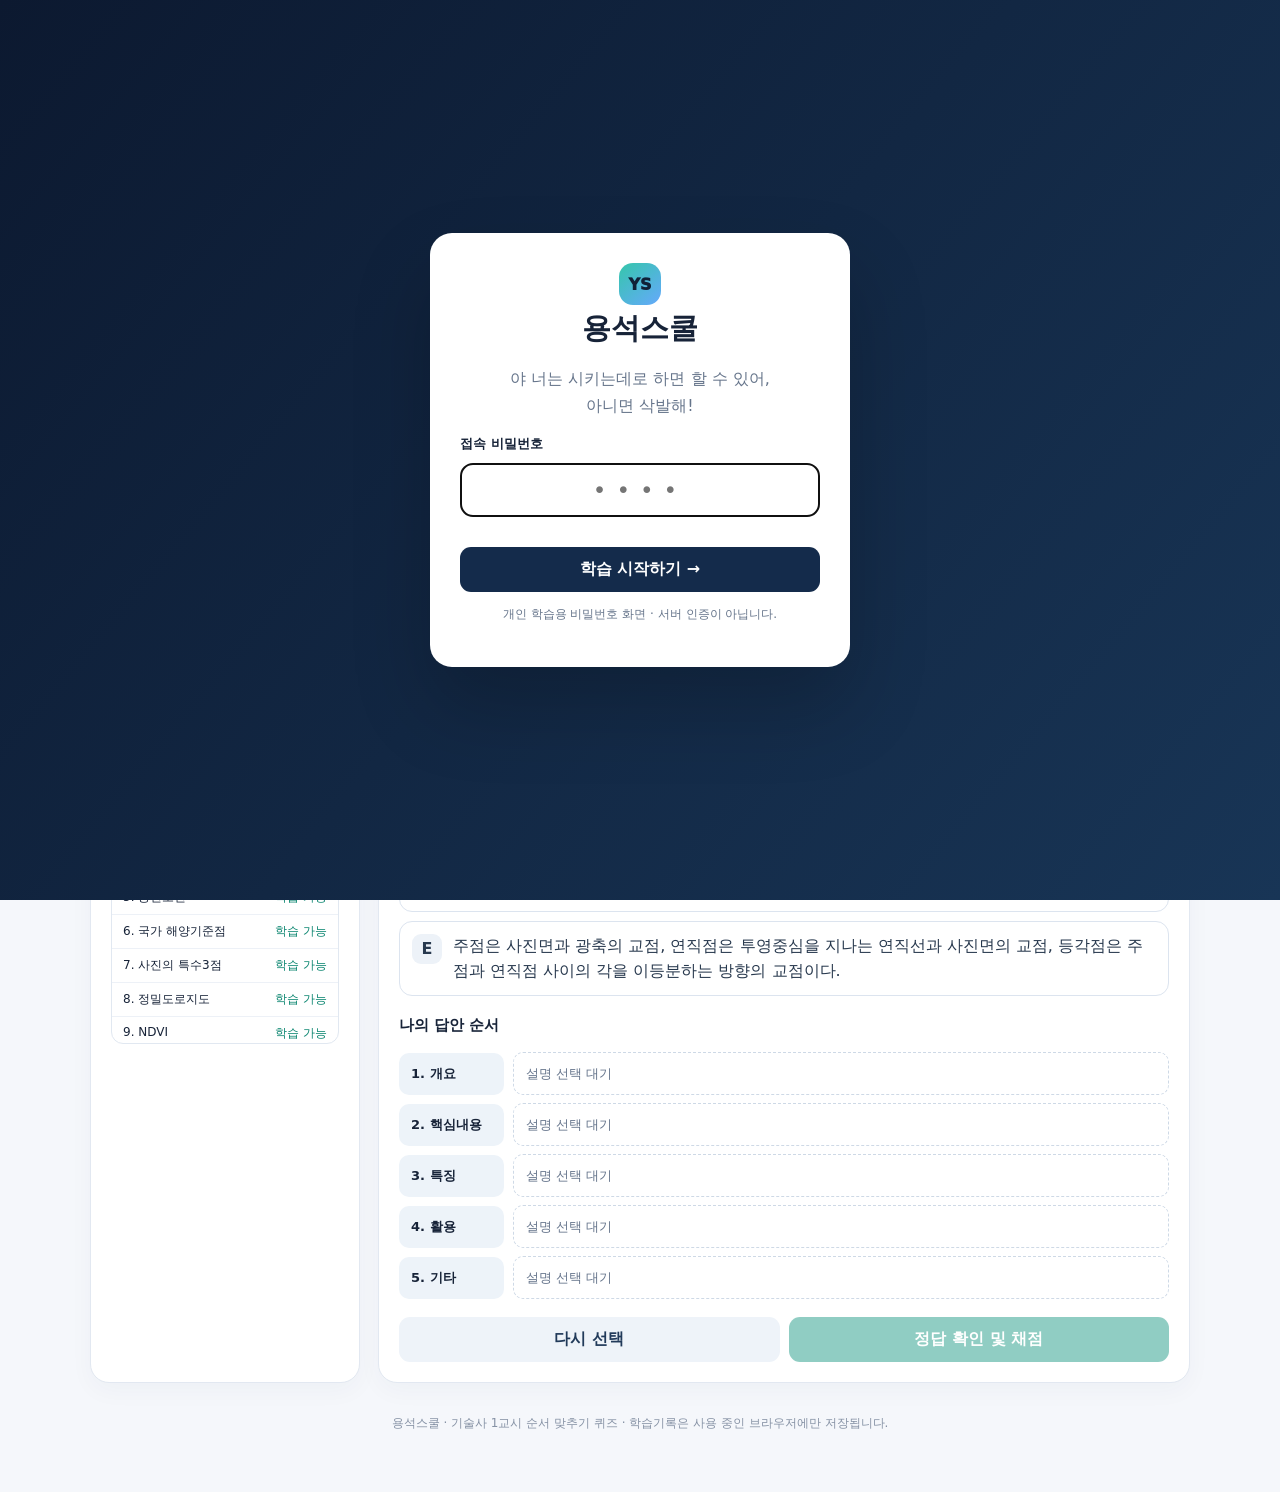
==== index.html @ 94cbab10 "Deploy 용석스쿨 v0.2 interactive quiz" ====
<!doctype html><html lang="ko"><head><meta charset="utf-8"><meta name="viewport" content="width=device-width,initial-scale=1,viewport-fit=cover"><meta name="theme-color" content="#101b30"><title>용석스쿨 | 측량기술사 1교시</title><style>
:root{font-family:system-ui,-apple-system,'Apple SD Gothic Neo','Malgun Gothic',sans-serif;color:#172338;background:#f5f7fb}*{box-sizing:border-box}body{margin:0}button,input,select{font:inherit}button{cursor:pointer}button:disabled{cursor:not-allowed;opacity:.45}.hidden{display:none!important}.shell{max-width:1140px;margin:auto;padding:20px 20px 60px}.mast{background:#101b30;color:white}.mast-inner{max-width:1140px;margin:auto;padding:20px;display:flex;align-items:center;gap:15px;justify-content:space-between}.brand{display:flex;align-items:center;gap:12px}.logo{height:42px;width:42px;border-radius:14px;background:linear-gradient(140deg,#35c6ab,#65a9fc);display:grid;place-items:center;font-weight:950;color:#102037}.brand h1{font-size:23px;margin:0}.brand p{font-size:12px;color:#c2cee5;margin:4px 0 0}.tag{color:#adc3e2;border:1px solid #405472;border-radius:100px;padding:8px 10px;font-size:12px}.hero{display:flex;flex-wrap:wrap;gap:12px;align-items:stretch;margin:15px 0 22px}.metric{flex:1;min-width:125px;background:white;border:1px solid #e3e9f1;border-radius:18px;padding:19px;box-shadow:0 5px 22px #13264209}.metric b{font-size:26px;display:block;margin-bottom:5px}.metric small{color:#70809a}.layout{display:grid;grid-template-columns:270px minmax(0,1fr);gap:18px}.panel{background:white;border:1px solid #e2e8f1;border-radius:19px;padding:20px;box-shadow:0 8px 25px #273c5a09}.side h2{font-size:15px;margin:0 0 14px}.side label{font-size:12px;color:#68768e;display:block;margin:14px 0 7px}.side select,.side input{width:100%;border:1px solid #d7dfeb;border-radius:10px;padding:12px;color:#21314b;background:white}.btn{border:0;border-radius:11px;padding:12px 15px;background:#142b4b;color:white;font-weight:750;min-height:44px}.btn.secondary{background:#eef3f9;color:#213a5a}.btn.good{background:#0b927b}.btn.block{width:100%}.side .btn{margin-top:16px}.muted{color:#6c7b91}.tiny{font-size:12px;line-height:1.5}.intro{display:flex;justify-content:space-between;gap:12px;align-items:center}.intro h2{font-size:21px;margin:7px 0}.eyebrow{color:#0c8d7a;font-weight:750;font-size:12px;letter-spacing:.04em}.question{background:#f1f6fb;border:1px solid #e2ebf4;border-radius:15px;padding:17px;margin:18px 0}.question h3{font-size:20px;line-height:1.48;margin:7px 0}.question p{font-size:13px;color:#728199;margin:0}.pick-title{font-size:15px;margin:20px 0 10px}.choices{display:grid;gap:9px}.choice{width:100%;border:1px solid #dce4ef;border-radius:13px;background:white;color:#28394e;padding:12px;display:flex;text-align:left;gap:11px;align-items:flex-start;line-height:1.52;min-height:70px}.choice:disabled{opacity:.52}.choice .letter{background:#edf2f8;border-radius:9px;min-width:30px;height:30px;display:grid;place-items:center;font-weight:800}.choice:not(:disabled):hover{border-color:#0b927b;background:#f5fdfa}.slots{display:grid;gap:8px;margin:17px 0}.slot{display:grid;grid-template-columns:105px minmax(0,1fr);align-items:center;gap:9px}.slot-name{background:#edf3f9;padding:12px;border-radius:10px;font-size:13px;font-weight:800}.slot-val{display:flex;align-items:center;min-height:43px;padding:9px 12px;border:1px dashed #ced9e6;border-radius:10px;font-size:13px;color:#66758c;justify-content:space-between;gap:10px}.slot-val.filled{color:#1d3556;border-style:solid}.slot-val.correct{background:#ecfbf3;border-color:#81d6b2}.slot-val.wrong{background:#fff0f0;border-color:#eca4a4}.slot-val button{border:0;background:transparent;color:#d04c56;font-weight:bold}.actions{display:flex;gap:9px;justify-content:space-between;flex-wrap:wrap;margin-top:18px}.actions .btn{flex:1}.result{margin-top:18px;background:#eef9f5;border-radius:12px;padding:16px}.result strong{font-size:24px}.lock{position:fixed;inset:0;z-index:50;background:linear-gradient(130deg,#0c1930,#183556);display:grid;place-items:center;padding:20px}.lock-card{background:white;width:min(100%,420px);padding:30px;border-radius:22px;text-align:center;box-shadow:0 40px 80px #0003}.lock-card h2{font-size:29px;margin:4px}.lock-card p{color:#66758b;line-height:1.7}.lock-card input{width:100%;text-align:center;font-size:23px;letter-spacing:10px;padding:13px;border:1px solid #d5deea;border-radius:12px;margin:10px 0 12px}.lock-card .btn{width:100%}.notice{background:#fff8e8;border:1px solid #f4e5bd;border-radius:12px;color:#775b21;padding:12px;font-size:12px;line-height:1.6;margin-top:18px}.footer{color:#8692a5;text-align:center;font-size:12px;padding-top:32px}.list{max-height:300px;overflow:auto;margin-top:10px;border-radius:12px;border:1px solid #e1e8f1}.list-item{padding:8px 11px;border-bottom:1px solid #edf1f7;font-size:12px}.list-item:last-child{border:0}.list-item em{float:right;font-style:normal;color:#0a856f}.list-item .pending{color:#9aa5b4}.toast{color:#b3363b;font-size:13px;min-height:18px}.progress{height:7px;border-radius:9px;background:#e9eef6;overflow:hidden;margin-top:10px}.progress span{display:block;height:100%;background:#0b927b;transition:width .2s}.pill{font-size:11px;background:#eaf8f3;border-radius:100px;color:#0a8c71;padding:6px 10px}.key-result{margin-top:8px;font-size:13px;color:#31415a;line-height:1.7}.key-result p{margin:8px 0}.quick-controls{display:flex;gap:8px;align-items:center}.quick-controls button{padding:8px 10px;background:transparent;color:#c4d4e9;border:1px solid #405472;border-radius:9px;font-size:12px}#mainArea:focus{outline:none}@media(max-width:760px){.layout{grid-template-columns:1fr}.shell{padding:14px 13px 40px}.mast-inner{padding:13px}.brand h1{font-size:19px}.brand p{font-size:10px}.tag{display:none}.hero{gap:8px}.metric{padding:13px;border-radius:13px;min-width:90px}.metric b{font-size:21px}.panel{padding:15px;border-radius:15px}.side{order:2}.content{order:1}.question h3{font-size:17px}.slot{grid-template-columns:87px minmax(0,1fr)}.slot-name{font-size:12px;padding:10px}.choice{font-size:13px;padding:10px}.intro h2{font-size:17px}}@media(min-width:761px) and (max-width:1100px){.layout{grid-template-columns:225px minmax(0,1fr)}}

/* Version 0.2 · subject-specific concept diagrams */
.question-feature{display:grid;grid-template-columns:minmax(0,1fr) 245px;gap:16px;align-items:center}
.concept-art{min-width:0;border:1px solid #d8e5f1;border-radius:14px;overflow:hidden;background:#e9f3fb;box-shadow:0 2px 8px #18375909}
.concept-art svg{display:block;width:100%;height:auto;aspect-ratio:360/210}
.concept-caption{text-align:center;color:#6b7990;font-size:11px;padding:6px 8px;background:#fff}
@media(max-width:780px){.question-feature{grid-template-columns:minmax(0,1fr) 180px;gap:10px}}
@media(max-width:540px){.question-feature{grid-template-columns:1fr}.concept-art{max-width:100%;}.concept-art svg{max-height:175px}.question{padding:12px}}
</style></head><body>
<div class="lock" id="lock"><div class="lock-card"><div class="logo" style="margin:auto">YS</div><h2>용석스쿨</h2><p>야 너는 시키는데로 하면 할 수 있어,<br>아니면 삭발해!</p><form id="lockForm"><label for="pw" style="display:block;text-align:left;font-weight:700;font-size:13px">접속 비밀번호</label><input id="pw" type="password" inputmode="numeric" maxlength="4" placeholder="••••" autocomplete="off" autofocus><div id="loginErr" class="toast" role="alert"></div><button class="btn" type="submit">학습 시작하기 →</button></form><p class="tiny">개인 학습용 비밀번호 화면 · 서버 인증이 아닙니다.</p></div></div>
<header class="mast"><div class="mast-inner"><div class="brand"><div class="logo">YS</div><div><h1>용석스쿨</h1><p>야 너는 시키는데로 하면 할 수 있어, 아니면 삭발해!</p></div></div><div class="quick-controls"><span class="tag">측량 및 지형공간정보 기술사</span><button type="button" id="logout">잠금</button></div></div></header>
<main class="shell" id="mainArea" tabindex="-1"><section class="hero"><div class="metric"><b id="mAll">184</b><small>엑셀 등록 용어</small></div><div class="metric"><b id="mReady">12</b><small>학습 가능 문제</small></div><div class="metric"><b id="mRate">—</b><small>나의 평균 정답률</small></div><div class="metric"><b id="mDone">0</b><small>완료한 학습 횟수</small></div></section><div class="layout"><aside class="panel side"><h2>학습 설정</h2><label for="mode">학습 방식</label><select id="mode"><option value="random">전체 무작위</option><option value="order">등록 순서</option><option value="wrong">오답 복습</option></select><label for="term">용어 선택</label><select id="term"></select><button id="start" class="btn block" type="button">새 문제 시작</button><div class="notice">이 버전은 엑셀의 184개 용어를 수록했으며, 정확한 해설을 작성한 12문제를 우선 제공합니다. 준비 중인 용어는 퀴즈에서 제외합니다.</div><h2 style="margin-top:20px">용어 목록</h2><input id="search" placeholder="용어 검색" aria-label="용어 검색"><div id="termList" class="list"></div></aside><section class="panel content" id="quizPanel"><div class="intro"><div><span class="eyebrow">1교시 · 10점 · 순서 맞추기</span><h2 id="questionCount">기술사 답안 구성 훈련</h2></div><span class="pill" id="stage">5단계</span></div><div class="question"><div class="question-feature"><div><p id="qTopic">문제 01</p><h3 id="questionText">준비 중...</h3><p>아래 5개 설명을 순서대로 눌러 답안 흐름을 완성하세요.</p><div class="progress"><span id="bar" style="width:0%"></span></div></div><div class="concept-art" aria-label="문제 주제 개념 그림" role="img"><div id="conceptVisual"></div><div class="concept-caption">문제 주제 개념도</div></div></div></div><h3 class="pick-title">설명 보기 <span id="pickCount" class="muted tiny">0 / 5 선택</span></h3><div id="choices" class="choices"></div><h3 class="pick-title">나의 답안 순서</h3><div id="slots" class="slots"></div><div class="actions"><button class="btn secondary" id="reset" type="button">다시 선택</button><button class="btn good" id="check" type="button" disabled>정답 확인 및 채점</button><button class="btn" id="next" type="button" style="display:none">다음 문제 →</button></div><div id="result" class="result hidden" aria-live="polite"></div></section></div><div class="footer">용석스쿨 · 기술사 1교시 순서 맞추기 퀴즈 · 학습기록은 사용 중인 브라우저에만 저장됩니다.</div></main>
<script>const QUESTION_BANK=[{"id":1,"term":"통합기준점","sections":["개요","핵심내용","특징","활용","기타"],"answers":["평면위치와 높이 및 중력 관련 성과를 연계하여 국토 위치기준을 제공하는 국가 측량기준점이다.","위성측량과 수준측량 등 관측성과를 결합하고 국가 기준체계에 따라 좌표와 높이 성과를 관리한다.","하나의 기준점에서 여러 측량기준 정보를 활용할 수 있어 측량작업의 연계성과 효율성이 높다.","공공측량, 지형도 제작, 건설측량 및 국가공간정보의 위치기준으로 활용된다.","기준점의 훼손 여부와 고시 성과를 확인하고, 필요한 경우 성과의 시기·기준계를 검토한다."]},{"id":2,"term":"편경사/확폭","sections":["개요","핵심내용","특징","활용","기타"],"answers":["도로 곡선구간에서 주행 안전성과 원활한 차량 통행을 위해 횡단경사를 조절하고 차로 폭을 넓히는 설계 요소이다.","편경사는 곡선부에서 횡단경사를 조정하는 것이며, 확폭은 차량의 곡선 주행 특성을 고려해 도로 폭을 추가 확보하는 것이다.","곡선반경·설계속도·차량의 주행궤적 등에 따라 적용량과 설치 구간이 달라진다.","도로 선형설계와 시공측량, 도로 개량 및 안전성 검토에 활용된다.","관련 도로 설계기준을 확인하고 완화구간에서 경사와 폭의 변화가 연속되도록 검토한다."]},{"id":3,"term":"항공라이다수심측량","sections":["개요","핵심내용","특징","활용","기타"],"answers":["항공기 등에 탑재한 레이저 센서로 수면과 해저 반사신호를 이용하여 연안의 수심 및 지형을 측정하는 기법이다.","일반적으로 수면 검출용 신호와 수중 투과가 가능한 녹색 파장 레이저의 반사시간 등을 분석하여 수심을 산정한다.","넓은 연안을 빠르게 취득할 수 있으나 탁도·파랑·수심·해저 반사특성에 따라 탐측 가능 범위가 달라진다.","해안선 인접 천해측량, 연안지형 모델링, 해양공간정보 및 재해 조사에 활용된다.","조위·굴절·기준면 보정과 독립 검측으로 수심 성과의 정확도를 확인해야 한다."]},{"id":4,"term":"공선조건","sections":["개요","핵심내용","특징","활용","기타"],"answers":["사진측량에서 대상점, 투영중심 및 영상점이 하나의 직선 위에 존재한다는 중심투영의 기하학적 조건이다.","영상좌표와 대상점의 지상좌표를 사진의 위치·자세 및 내부표정요소로 연결하는 공선조건식을 구성한다.","비선형 관측방정식이므로 초기 근사값을 사용한 반복 최소제곱조정이 일반적으로 적용된다.","공간후방교회, 항공삼각측량, 번들조정 및 영상 기반 3차원 복원에 활용된다.","영상점의 측정오차, 렌즈왜곡 및 지상기준점 배치를 함께 검토해야 한다."]},{"id":5,"term":"공면조건","sections":["개요","핵심내용","특징","활용","기타"],"answers":["두 사진의 투영중심과 동일 대상점에 대응하는 두 영상광선이 하나의 평면을 이루는 기하학적 조건이다.","두 영상에서 생성한 대응 광선과 기선벡터 사이의 공면 관계를 식으로 나타내 상대적인 사진 자세를 결정한다.","대상점의 절대 지상좌표 없이도 대응점 관측으로 두 사진 간 상대방향을 추정할 수 있다.","상대표정, 스테레오 모델 구성 및 사진 간 상대자세 추정에 활용된다.","대응점의 분포와 오차, 기선 길이 및 기하적 취약성을 고려하여 잔차를 확인한다."]},{"id":6,"term":"국가 해양기준점","sections":["개요","핵심내용","특징","활용","기타"],"answers":["해양측량에서 위치·높이 또는 수심의 기준을 제공하도록 설치·관리하는 국가 차원의 해양 측량기준점이다.","해양 위치 및 기준면 관련 관측·성과를 연계하여 해양측량의 기준을 유지하고 활용한다.","해역별 조석과 기준면 특성을 고려해야 하며 육상 기준체계와의 연계가 중요하다.","해도 제작, 수로측량, 항만공사 및 연안관리 업무에서 기준점으로 활용된다.","사용 목적에 따른 수직기준면과 최신 고시 성과를 확인해야 한다."]},{"id":7,"term":"사진의 특수3점","sections":["개요","핵심내용","특징","활용","기타"],"answers":["항공사진의 기하 해석에 사용되는 주점, 연직점 및 등각점을 말한다.","주점은 사진면과 광축의 교점, 연직점은 투영중심을 지나는 연직선과 사진면의 교점, 등각점은 주점과 연직점 사이의 각을 이등분하는 방향의 교점이다.","사진이 경사지면 세 점이 서로 달라지고, 수직사진에 가까워질수록 위치 차이가 작아진다.","경사사진의 기하학적 해석, 사진 좌표계 이해 및 영상 변위 분석에 활용된다.","세 점의 정의는 이상적인 중심투영 기하에 따른 것이며 렌즈왜곡 등 실제 카메라 특성을 별도로 고려한다."]},{"id":8,"term":"정밀도로지도","sections":["개요","핵심내용","특징","활용","기타"],"answers":["자율주행 등 정밀 위치기반 서비스에 필요한 차로 단위 도로시설과 도로형상을 상세하게 구축한 지도 데이터이다.","차선·도로경계·표지 등 도로 객체의 위치와 속성을 정해진 데이터 구조로 표현한다.","일반 도로지도보다 상세한 차로 수준 정보를 제공하며 최신성·정확도 관리가 중요하다.","자율주행 경로계획, 도로시설 관리, 도로 디지털트윈 및 교통 분석에 활용된다.","제작 규격·좌표기준·갱신 주기와 현장 검증 절차를 함께 관리해야 한다."]},{"id":9,"term":"NDVI","sections":["개요","핵심내용","특징","활용","기타"],"answers":["식생의 활력과 분포를 나타내기 위해 근적외선과 적색 밴드의 반사율 차이를 정규화한 식생지수이다.","NDVI=(NIR−Red)/(NIR+Red)로 계산하며 NIR은 근적외선, Red는 적색 밴드 반사율이다.","통상 −1에서 +1 사이의 값을 가지며 식생 상태를 비교하는 데 유용하지만 토양과 대기의 영향도 받는다.","산림 모니터링, 농작물 생육 분석, 녹지 변화탐지 등에 활용된다.","영상의 시기·센서·대기보정 차이를 고려해 같은 조건으로 비교하는 것이 바람직하다."]},{"id":10,"term":"영상재배열","sections":["개요","핵심내용","특징","활용","기타"],"answers":["영상의 픽셀을 기하변환 결과에 맞는 새로운 격자 위치로 옮기거나 화소값을 재산정하는 과정이다.","원본 좌표와 출력 영상 좌표의 대응관계를 계산하고 최근린·양선형·3차 회선 등의 보간법으로 화소값을 결정한다.","보간법에 따라 원본 화소값의 보존 정도와 영상의 부드러움·선명도가 달라진다.","정사영상 제작, 영상 정합, 좌표계 변환 및 위성영상 기하보정에 활용된다.","범주형 데이터는 최근린 보간을 우선 검토하며 연속형 영상은 목적에 맞게 보간법을 선택한다."]},{"id":11,"term":"지성선","sections":["개요","핵심내용","특징","활용","기타"],"answers":["지형의 형상을 특징짓는 능선·계곡선 등 주요 선형 지형요소를 말한다.","지형의 고저 변화와 배수 방향 등을 해석하여 능선·계곡선 및 경사 변환부를 식별한다.","지형의 골격을 표현하므로 등고선이나 불규칙삼각망 구성의 지형 재현성을 높인다.","수치지형도 제작, DEM/TIN 구축, 유역 분석 및 지형 해석에 활용된다.","지성선의 불연속이나 잘못된 교차는 지형 모델 왜곡을 일으키므로 연속성과 위상관계를 검사한다."]},{"id":12,"term":"측량오차의 종류","sections":["개요","핵심내용","특징","활용","기타"],"answers":["측량값과 참값의 차이를 측량오차라 하며 발생 특성에 따라 오차를 구분하여 관리한다.","일반적으로 정오차(계통오차), 우연오차(확률오차), 과실(착오) 등으로 구분하고 각각 다른 방법으로 처리한다.","계통오차는 반복되는 규칙성이 있고 우연오차는 통계적으로 나타나며 과실은 비정상적인 관측이나 처리로 발생한다.","관측계획, 성과 검정, 최소제곱조정 및 측량 품질관리에 활용된다.","기기 검교정·반복관측·이상치 점검으로 원인을 관리하며 과실을 단순 평균으로 해결해서는 안 된다."]}];const ALL_TERMS=[{"no":1,"term":"통합기준점"},{"no":2,"term":"편경사/확폭"},{"no":3,"term":"항공라이다수심측량"},{"no":4,"term":"공선조건"},{"no":5,"term":"공면조건"},{"no":6,"term":"국가 해양기준점"},{"no":7,"term":"사진의 특수3점"},{"no":8,"term":"정밀도로지도"},{"no":9,"term":"NDVI"},{"no":10,"term":"영상재배열"},{"no":11,"term":"지성선"},{"no":12,"term":"측량오차의 종류"},{"no":13,"term":"위성기준점"},{"no":14,"term":"수직위치 기준"},{"no":15,"term":"완화곡선"},{"no":16,"term":"SLR"},{"no":17,"term":"MMS"},{"no":18,"term":"SLAM"},{"no":19,"term":"수로측량의 기준과 등급"},{"no":20,"term":"세밀도(LOD)"},{"no":21,"term":"RINEX"},{"no":22,"term":"RTCM"},{"no":23,"term":"NMEA"},{"no":24,"term":"VLBI"},{"no":25,"term":"디지털트윈"},{"no":26,"term":"지구중심좌표계"},{"no":27,"term":"ITRF"},{"no":28,"term":"WGS"},{"no":29,"term":"DEM/DSM"},{"no":30,"term":"최소제곱법"},{"no":31,"term":"조석관측"},{"no":32,"term":"오차곡선(정규분포,확률곡선)"},{"no":33,"term":"유토곡선"},{"no":34,"term":"기복변위"},{"no":35,"term":"양차(기차,구차)"},{"no":36,"term":"항공삼각측량(AT)"},{"no":37,"term":"흑체복사(흑체방사)"},{"no":38,"term":"GNSS신호"},{"no":39,"term":"GNSS측위원리"},{"no":40,"term":"위성의궤도정보(위성력)"},{"no":41,"term":"방송력과 케플러6요소"},{"no":42,"term":"UTM,UPS"},{"no":43,"term":"히스토그램변환(히스토그램평활화)"},{"no":44,"term":"영해기선/영해기점"},{"no":45,"term":"국가기준점"},{"no":46,"term":"능동적센서/수동적센서(탐측기)"},{"no":47,"term":"SIFT/SfM"},{"no":48,"term":"합성지오이드모델"},{"no":49,"term":"KNGeoid18"},{"no":50,"term":"메타데이터"},{"no":51,"term":"OTF(On The Fly)"},{"no":52,"term":"실내공간정보데이터표준(city gml,indoor gml)"},{"no":53,"term":"교호수준측량"},{"no":54,"term":"정밀도,정확도"},{"no":55,"term":"온맵(On Map)"},{"no":56,"term":"편심계산(귀심)"},{"no":57,"term":"자오선수차"},{"no":58,"term":"지구중심지구고정좌표계"},{"no":59,"term":"3중차분(반송파위상차)"},{"no":60,"term":"가우스상사이중투영법"},{"no":61,"term":"레이저사진측량(LiDAR)"},{"no":62,"term":"GNSS위치보강시스템(SBAS,GBAS)"},{"no":63,"term":"KASS(한국형위치보강시스템)"},{"no":64,"term":"국가해양기본도 2p"},{"no":65,"term":"국가해양기본도 1p"},{"no":66,"term":"DTS,CPS"},{"no":67,"term":"구면삼각형"},{"no":68,"term":"구과량"},{"no":69,"term":"모호정수"},{"no":70,"term":"공간보간법"},{"no":71,"term":"역거리가중법,크리깅보간법"},{"no":72,"term":"위성영상의 해상도"},{"no":73,"term":"위치기반서비스(LBS)"},{"no":74,"term":"착오, 참값"},{"no":75,"term":"Kompsat-5"},{"no":76,"term":"에피폴라기하"},{"no":77,"term":"탄성파 측량"},{"no":78,"term":"VRS"},{"no":79,"term":"FKP"},{"no":80,"term":"Network-RTK"},{"no":81,"term":"지도투영"},{"no":82,"term":"A-GNSS"},{"no":83,"term":"실감정사영상"},{"no":84,"term":"하이퍼스펙트럴"},{"no":85,"term":"사진측량의 표정"},{"no":86,"term":"클라우딩 GIS"},{"no":87,"term":"전자해도시스템(ECDIS)"},{"no":88,"term":"음향측심기"},{"no":89,"term":"DGNSS"},{"no":90,"term":"I-DGNSS"},{"no":91,"term":"DOP 정밀도저하율"},{"no":92,"term":"C-ITS"},{"no":93,"term":"높이의종류와 우리나라높이의기준"},{"no":94,"term":"국가관심지점정보(POI)"},{"no":95,"term":"RPC, RFM"},{"no":96,"term":"공간객체등록번호(UFID"},{"no":97,"term":"경중률"},{"no":98,"term":"대기의 창"},{"no":99,"term":"각의 종류"},{"no":100,"term":"연직선편차, 수직선편차"},{"no":101,"term":"과고감, 카메론효과"},{"no":102,"term":"벡터와 래스터"},{"no":103,"term":"공간빅데이터"},{"no":104,"term":"재밍과 기만"},{"no":105,"term":"한국형 e-네비게이션"},{"no":106,"term":"국가공간정보플랫폼"},{"no":107,"term":"PPP-RTK"},{"no":108,"term":"외부표정요소 직접표정, 간접표정"},{"no":109,"term":"지명"},{"no":110,"term":"음파지층탐사"},{"no":111,"term":"해저면영상조사"},{"no":112,"term":"GPS 시각동기"},{"no":113,"term":"지상기준점측량"},{"no":114,"term":"중력측량"},{"no":115,"term":"중력이상과 그종류 활용분야"},{"no":116,"term":"수직선편차와 지오이드 결정방법"},{"no":117,"term":"관성항법시스템(INS)"},{"no":118,"term":"공간정보품질관리요소"},{"no":119,"term":"연속수치지형도"},{"no":120,"term":"우리나라 다목적실용위성 종류와 특징"},{"no":121,"term":"하천정비 설계측량"},{"no":122,"term":"곡면각과 공간각"},{"no":123,"term":"I-MMS"},{"no":124,"term":"수심기준면과 육상표고의 기준면"},{"no":125,"term":"측지측량, 평면측량"},{"no":126,"term":"원격탐사에 이용되는 파장"},{"no":127,"term":"IMU, INS"},{"no":128,"term":"지형공간정보체계(GSIS)의 구성요소"},{"no":129,"term":"불규칙삼각망(TIN)"},{"no":130,"term":"역학시(TD)"},{"no":131,"term":"협정세계시(UTC)"},{"no":132,"term":"국제원자시(TAI)"},{"no":133,"term":"역학시, 국제원자시, 협정세계시"},{"no":134,"term":"GPS Time"},{"no":135,"term":"음파후방산란"},{"no":136,"term":"GIS의 커버리지"},{"no":137,"term":"다원추 도법과 다면체 도법"},{"no":138,"term":"수심의 수직불확실도"},{"no":139,"term":"측지원자"},{"no":140,"term":"입체시"},{"no":141,"term":"사진판독"},{"no":142,"term":"정적측위, 동적측위"},{"no":143,"term":"도시계획 정보체계(UPIS)"},{"no":144,"term":"위성의 궤도요소(케플러 궤도요소)"},{"no":145,"term":"매쉬업(mash up)"},{"no":146,"term":"부진동"},{"no":147,"term":"라플라스점"},{"no":148,"term":"우리나라 공간정보정책의 추진체계"},{"no":149,"term":"오차곡선"},{"no":150,"term":"약최고고조면, 평균해면"},{"no":151,"term":"Tasseled cap변환"},{"no":152,"term":"Zero Base Line"},{"no":153,"term":"e-로란"},{"no":154,"term":"커뮤니티맵핑"},{"no":155,"term":"지자기측량(지자기3요소)"},{"no":156,"term":"해안선결정방법"},{"no":157,"term":"OSR, SSR"},{"no":158,"term":"지오이드"},{"no":159,"term":"2차원 등각사상변환"},{"no":160,"term":"2차원 부등각사상변환"},{"no":161,"term":"한국측지계"},{"no":162,"term":"유속관측"},{"no":163,"term":"확인(검사)측량"},{"no":164,"term":"멀티빔음향측심기"},{"no":165,"term":"국토관측위성"},{"no":166,"term":"SAR"},{"no":167,"term":"스펙클 잡음"},{"no":168,"term":"무인항공사진측량"},{"no":169,"term":"GIS의 구성요소"},{"no":170,"term":"도형데이터"},{"no":171,"term":"FMC"},{"no":172,"term":"가상현실, 증강현실"},{"no":173,"term":"횡원통도법"},{"no":174,"term":"공공측량 성과심사"},{"no":175,"term":"GNSS-SA"},{"no":176,"term":"LDM"},{"no":177,"term":"GML"},{"no":178,"term":"드론길"},{"no":179,"term":"3DF - GML"},{"no":180,"term":"모바일GIS"},{"no":181,"term":"Dynamic GIS"},{"no":182,"term":"주성분분석"},{"no":183,"term":"다중경로오차"},{"no":184,"term":"지도학습과 비지도학습"}];</script>
<script>
(()=>{'use strict';const $=id=>document.getElementById(id);const labels=['개요','핵심내용','특징','활용','기타'];let current=null,permutation=[],picked=[],graded=false;let history=[];try{history=JSON.parse(localStorage.getItem('ys_history')||'[]');if(!Array.isArray(history))history=[];}catch{history=[]}const shuffle=a=>{a=[...a];for(let i=a.length-1;i>0;i--){let j=Math.floor(Math.random()*(i+1));[a[i],a[j]]=[a[j],a[i]];}return a;};const escapeHTML=s=>String(s).replace(/[&<>"']/g,x=>({'&':'&amp;','<':'&lt;','>':'&gt;','"':'&quot;',"'":'&#39;'}[x]));const doneFor=id=>history.filter(h=>h.id===id);let orderIndex=0;
function metrics(){$('mAll').textContent=ALL_TERMS.length;$('mReady').textContent=QUESTION_BANK.length;$('mDone').textContent=history.length;$('mRate').textContent=history.length?Math.round(history.reduce((n,h)=>n+h.score,0)/history.length)+'%':'—';}
function termlist(){let val=$('search').value.trim().toLowerCase();let ready=new Set(QUESTION_BANK.map(q=>q.term));$('termList').innerHTML=ALL_TERMS.filter(t=>t.term.toLowerCase().includes(val)).map(t=>`<div class="list-item">${t.no}. ${escapeHTML(t.term)}<em class="${ready.has(t.term)?'':'pending'}">${ready.has(t.term)?'학습 가능':'준비 중'}</em></div>`).join('')||'<div class="list-item">검색 결과가 없습니다.</div>'}
function setup(){let selected=$('term').value;$('term').innerHTML='<option value="">전체 문제</option>'+QUESTION_BANK.map(q=>`<option value="${q.id}">${q.id}. ${escapeHTML(q.term)}</option>`).join('');$('term').value=selected;termlist();metrics();}
function getPool(){let p=QUESTION_BANK;let selection=$('term').value;if(selection)p=p.filter(q=>String(q.id)===selection);if($('mode').value==='wrong'){let mistakes=new Set(history.filter(h=>h.score<100).map(h=>h.id));p=p.filter(q=>mistakes.has(q.id));}return p;}

function conceptSVG(id){
const f='#136b9a',g='#11a38e',p='#dd8e49',dark='#22415e';
const base=(inner)=>`<svg viewBox="0 0 360 210" xmlns="http://www.w3.org/2000/svg" aria-hidden="true"><rect width="360" height="210" fill="#eef6fd"/><path d="M0 170H360" stroke="#c4d9eb" stroke-width="2"/>${inner}</svg>`;
const line=(x1,y1,x2,y2,color=f,w=3,dash='')=>`<path d="M${x1} ${y1} L${x2} ${y2}" stroke="${color}" stroke-width="${w}" stroke-linecap="round" ${dash?'stroke-dasharray="'+dash+'"':''}/>`;
const dot=(x,y,color=p,r=6)=>`<circle cx="${x}" cy="${y}" r="${r}" fill="${color}" stroke="white" stroke-width="2"/>`;
const label=(x,y,t)=>`<text x="${x}" y="${y}" fill="${dark}" font-size="12" font-family="sans-serif" text-anchor="middle" font-weight="650">${t}</text>`;
const plane=`<path d="M96 65l50-7 19-22 12 3-7 23 54 5 8 11-59 5-16 34-11-2 0-32-49-5z" fill="#4b82b1" stroke="#24527b" stroke-width="2"/>`;
const camera=(x,y)=>`<rect x="${x}" y="${y}" width="45" height="28" rx="5" fill="${dark}"/><circle cx="${x+23}" cy="${y+14}" r="9" fill="#96d5ee" stroke="#fff" stroke-width="2"/>`;
let art='';switch(Number(id)){
case 1: art=`<path d="M20 151 L95 139 L155 151 L225 133 L335 154" fill="none" stroke="#88bb91" stroke-width="6"/>${[72,180,294].map(x=>`<path d="M${x} 145l-12 19h24z" fill="#e8a35d"/>`).join('')}<path d="M180 114v39" stroke="${dark}" stroke-width="5"/>${dot(180,108)}${line(180,108,180,28,g,2,'5 4')}<circle cx="180" cy="108" r="28" stroke="${g}" fill="none" stroke-dasharray="5 5" stroke-width="2"/>${label(180,21,'GNSS')}`;break;
case 2: art=`<path d="M0 185Q125 95 360 135L360 185Q155 150 0 210" fill="#7e8a98"/><path d="M18 195Q145 127 345 155" fill="none" stroke="white" stroke-width="3" stroke-dasharray="15 12"/><path d="M70 123L140 75L225 75L290 112" fill="none" stroke="#4097bb" stroke-width="5"/><path d="M140 77l30 32m-30-32l-13 39" stroke="${p}" stroke-width="4"/>${label(205,39,'R')}`;break;
case 3: art=`${plane}<path d="M0 127Q50 119 100 127T200 127T300 127T360 127V210H0Z" fill="#86c9e1"/>${line(156,96,126,175,g,3,'6 3')}${line(156,96,187,195,g,3,'6 3')}<path d="M0 189Q50 169 94 184T183 186T268 180T360 181V210H0" fill="#6d9c83"/>${dot(126,177,'#0f918e')}${dot(187,185,'#0f918e')}`;break;
case 4: art=`${camera(158,22)}${dot(180,68,g,5)}${line(180,69,69,176,p,3)}${line(180,69,290,176,p,3)}${line(180,69,180,177,p,2,'6 4')}<path d="M36 177h289" stroke="#78a18a" stroke-width="3"/>${dot(69,177)}${dot(180,177)}${dot(290,177)}`;break;
case 5: art=`${camera(65,18)}${camera(252,18)}${line(88,47,178,179,p,3)}${line(275,47,178,179,p,3)}${line(88,47,275,47,g,3)}<path d="M88 47L275 47L178 179Z" fill="#7dcfd3" opacity=".16"/>${dot(178,179)}${label(178,195,'P')}`;break;
case 6: art=`<path d="M0 110Q55 99 110 110T220 110T360 110V210H0Z" fill="#86c9e1"/><path d="M0 156Q48 147 100 156T200 156T300 156T360 156" fill="none" stroke="white" stroke-width="2"/><path d="M175 80v95" stroke="${dark}" stroke-width="5"/>${dot(175,80,p,10)}<path d="M140 173h70" stroke="${dark}" stroke-width="4"/>${label(175,54,'해양 기준')}`;break;
case 7: art=`${camera(155,15)}${line(178,58,180,176,p)}${line(178,58,74,175,g,2)}${line(178,58,289,175,g,2)}<rect x="68" y="102" width="220" height="7" rx="3" fill="#82acd2" transform="rotate(-8 178 105)"/><path d="M40 177H322" stroke="#89b49a" stroke-width="4"/>${dot(178,108)}${dot(180,177)}${dot(178,58)}`;break;
case 8: art=`<path d="M55 210L116 54H244L305 210" fill="#778a9b"/><path d="M180 54v156" stroke="white" stroke-width="4" stroke-dasharray="15 13"/><path d="M110 111h139M87 166h185" stroke="#a6d3ea" stroke-width="3"/><rect x="245" y="75" width="21" height="27" rx="2" fill="#e9f5f6" stroke="${f}" stroke-width="2"/><path d="M256 102v22" stroke="${f}" stroke-width="3"/>${dot(118,54,g)}${dot(245,54,g)}${dot(56,205,g)}${dot(305,205,g)}`;break;
case 9: art=`<rect x="35" y="43" width="135" height="126" rx="9" fill="#afdcc3"/><rect x="190" y="43" width="135" height="126" rx="9" fill="#d6ad72"/><path d="M99 143Q61 112 76 85Q101 95 109 112Q119 84 145 75Q148 120 99 143" fill="#248e67"/><path d="M255 143Q222 115 234 90Q260 100 263 119Q276 99 298 90Q287 126 255 143" fill="#a97c51"/>${label(103,32,'NIR')}${label(258,32,'RED')}`;break;
case 10: art=`<rect x="38" y="45" width="108" height="108" rx="5" fill="#a6c5dd"/><g fill="#4e91b8">${[0,1,2].flatMap(i=>[0,1,2].map(j=>`<rect x="${45+j*33}" y="${52+i*33}" width="28" height="28" rx="2" opacity="${.35+i*.15+j*.1}"/>`)).join('')}</g><path d="M154 104H206" stroke="${p}" stroke-width="5" stroke-linecap="round"/><path d="M195 92l13 12-13 12" fill="none" stroke="${p}" stroke-width="5"/><rect x="219" y="45" width="108" height="108" rx="5" fill="#b0dfcf"/><g fill="#338f7f">${[0,1,2].flatMap(i=>[0,1,2].map(j=>`<rect x="${226+j*33}" y="${52+i*33}" width="28" height="28" rx="2" opacity="${.3+(2-i)*.17+j*.07}"/>`)).join('')}</g>`;break;
case 11: art=`<path d="M0 170L50 140L91 110L143 140L199 56L242 104L280 76L360 171" fill="#a3cba7"/><path d="M0 170L50 140L91 110L143 140L199 56L242 104L280 76L360 171" fill="none" stroke="#577d79" stroke-width="3"/><path d="M0 174Q95 166 143 145T360 177" stroke="${f}" fill="none" stroke-width="3" stroke-dasharray="9 7"/><path d="M91 110L118 155M199 56L208 166M280 76L290 157" stroke="${p}" stroke-width="3"/>`;break;
case 12: art=`<path d="M25 159H332" stroke="${dark}" stroke-width="2"/><path d="M180 45V167" stroke="${dark}" stroke-width="2"/><path d="M45 159Q95 158 129 105T180 61T232 105T315 159" fill="none" stroke="${f}" stroke-width="5"/>${[94,124,158,178,201,243,280].map((x,i)=>dot(x,[147,111,67,61,69,125,150][i],g,5)).join('')}${dot(314,64,'#d77467',7)}${label(316,49,'!')}`;break;
default:art=`<circle cx="180" cy="105" r="55" fill="#badfeb"/>${dot(180,105,g,22)}`;
}
return base(art);
}

function begin(forceNext=false){let pool=getPool();if(!pool.length){$('questionText').textContent='오답 문제가 없습니다. 학습 방식을 변경해 주세요.';$('choices').innerHTML='';$('slots').innerHTML='';$('result').classList.add('hidden');$('check').disabled=true;return;}let next;if($('mode').value==='order'){next=pool[orderIndex%pool.length];orderIndex++;}else{let available=pool.filter(q=>!current||q.id!==current.id);next=(available.length?shuffle(available):pool)[0];}current=next;permutation=shuffle([0,1,2,3,4]);picked=[];graded=false;$('questionText').textContent=`${current.term}에 대하여 설명하시오.`;$('conceptVisual').innerHTML=conceptSVG(current.id);$('qTopic').textContent=`문제 ${String(current.id).padStart(2,'0')} · 용어 흐름 구성`;$('questionCount').textContent='5단계 답안 순서 맞추기';$('result').classList.add('hidden');$('check').style.display='';$('next').style.display='none';render();}
function render(){if(!current)return;$('pickCount').textContent=`${picked.length} / 5 선택`;$('bar').style.width=(picked.length*20)+'%';$('choices').innerHTML=permutation.map((original,index)=>`<button class="choice" type="button" data-original="${original}" ${picked.includes(original)||graded?'disabled':''}><span class="letter">${String.fromCharCode(65+index)}</span><span>${escapeHTML(current.answers[original])}</span></button>`).join('');$('choices').querySelectorAll('button').forEach(b=>b.onclick=()=>{if(graded)return;picked.push(Number(b.dataset.original));render();});$('slots').innerHTML=labels.map((name,i)=>{let val=picked[i],filled=val!==undefined,status=graded?(val===i?' correct':' wrong'):'';let letter=filled?String.fromCharCode(65+permutation.indexOf(val)):'';return `<div class="slot"><span class="slot-name">${i+1}. ${name}</span><div class="slot-val ${filled?'filled':''}${status}"><span>${filled?'설명 '+letter:'설명 선택 대기'}${graded&&val!==i?' · 정답 '+String.fromCharCode(65+permutation.indexOf(i)):''}</span>${filled&&!graded?`<button type="button" aria-label="${i+1}번째 선택부터 취소" data-undo="${i}">×</button>`:''}</div></div>`}).join('');$('slots').querySelectorAll('[data-undo]').forEach(b=>b.onclick=()=>{picked=picked.slice(0,Number(b.dataset.undo));render()});$('check').disabled=picked.length!==5||graded;}
function check(){if(graded||picked.length!==5)return;graded=true;let count=picked.filter((val,i)=>val===i).length,score=count*20;history.push({id:current.id,score,at:new Date().toISOString()});try{localStorage.setItem('ys_history',JSON.stringify(history.slice(-1000)))}catch{}metrics();$('result').innerHTML=`<strong>${score}점</strong> <span class="muted">(5개 중 ${count}개 정답)</span><div class="key-result"><b>정답 구성</b>${labels.map((label,i)=>`<p>${i+1}. <b>${label}</b> — ${escapeHTML(current.answers[i])}</p>`).join('')}</div>`;$('result').classList.remove('hidden');$('check').style.display='none';$('next').style.display='';render();}
$('lockForm').onsubmit=e=>{e.preventDefault();if($('pw').value==='2580'){sessionStorage.setItem('ys_unlock','1');$('lock').classList.add('hidden');$('pw').value='';$('loginErr').textContent='';$('mainArea').focus();}else{$('loginErr').textContent='비밀번호를 다시 확인해 주세요.';$('pw').value='';}};$('logout').onclick=()=>{sessionStorage.removeItem('ys_unlock');$('lock').classList.remove('hidden')};$('start').onclick=()=>{orderIndex=0;begin();};$('reset').onclick=()=>{if(!current)return;picked=[];graded=false;$('result').classList.add('hidden');$('check').style.display='';$('next').style.display='none';render();};$('check').onclick=check;$('next').onclick=()=>begin(true);$('search').oninput=termlist;$('mode').onchange=()=>{orderIndex=0;};if(sessionStorage.getItem('ys_unlock')==='1')$('lock').classList.add('hidden');setup();begin();})();
</script></body></html>
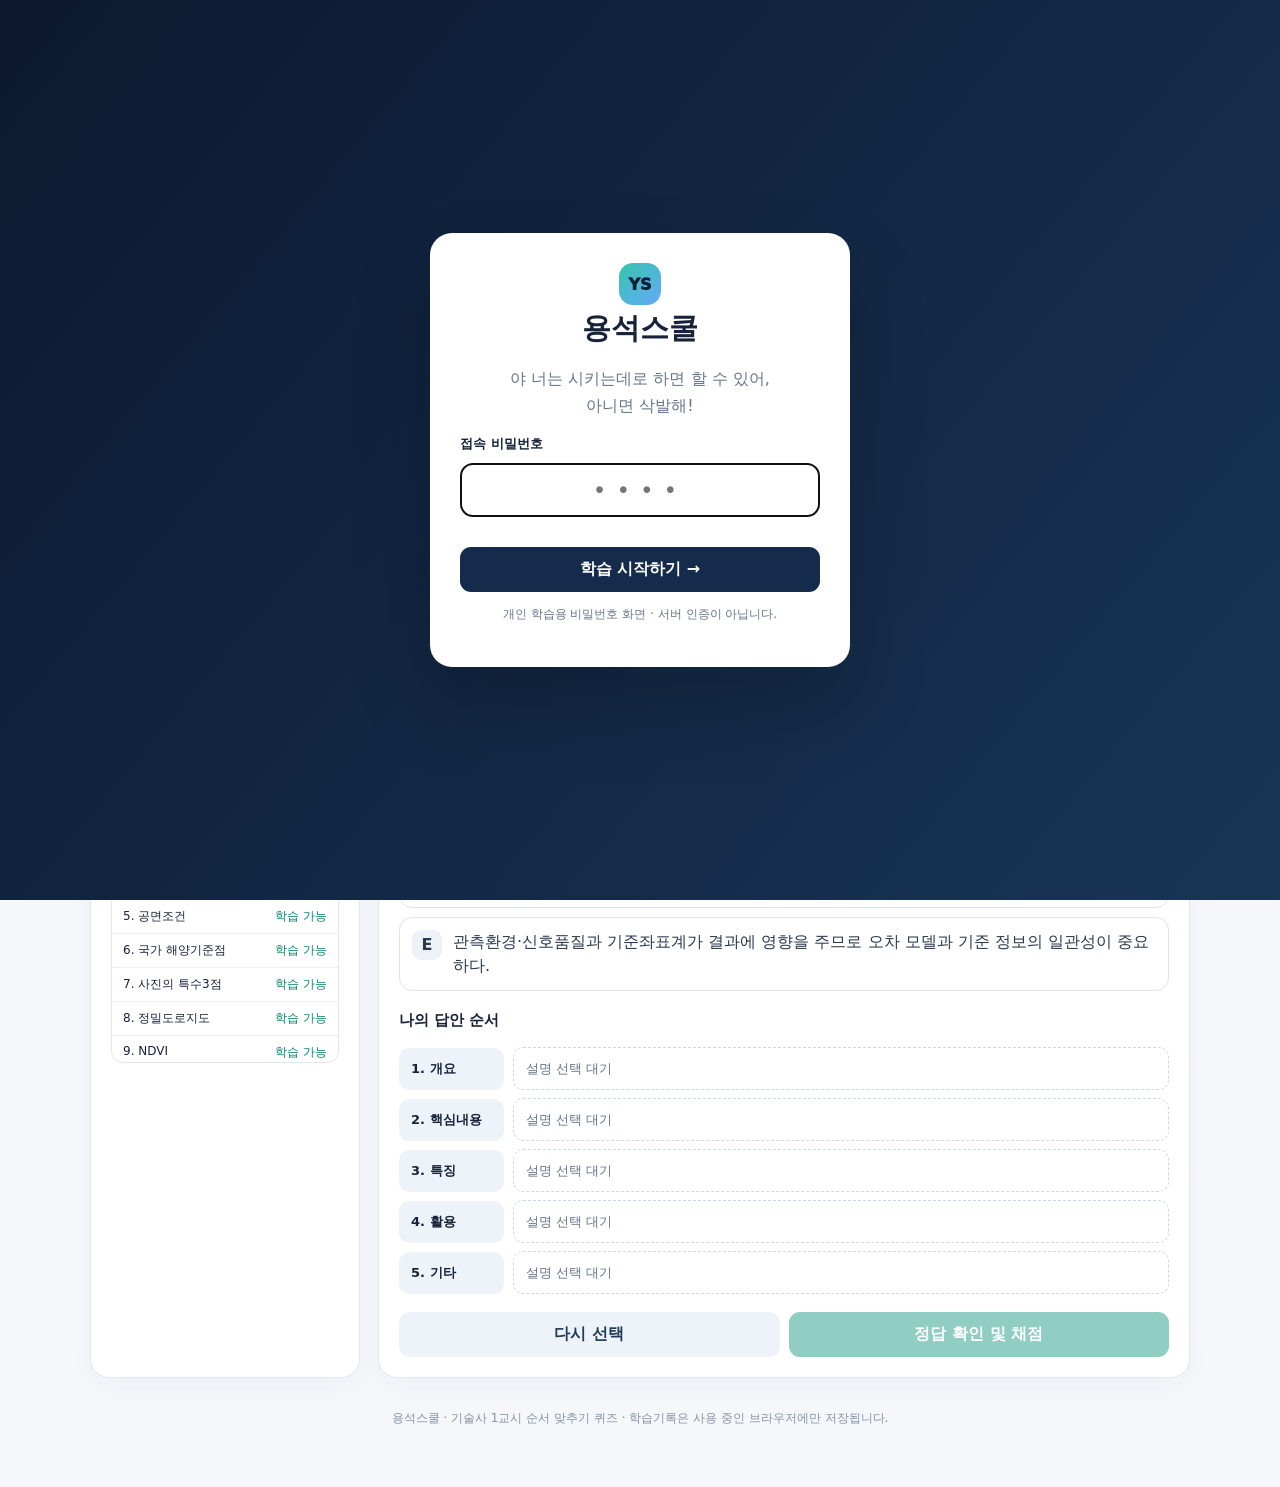
==== commit 26d434a8: "Add all 184 technical exam terms and concept diagrams" ====
--- a/index.html
+++ b/index.html
@@ -11,8 +11,8 @@
 </style></head><body>
 <div class="lock" id="lock"><div class="lock-card"><div class="logo" style="margin:auto">YS</div><h2>용석스쿨</h2><p>야 너는 시키는데로 하면 할 수 있어,<br>아니면 삭발해!</p><form id="lockForm"><label for="pw" style="display:block;text-align:left;font-weight:700;font-size:13px">접속 비밀번호</label><input id="pw" type="password" inputmode="numeric" maxlength="4" placeholder="••••" autocomplete="off" autofocus><div id="loginErr" class="toast" role="alert"></div><button class="btn" type="submit">학습 시작하기 →</button></form><p class="tiny">개인 학습용 비밀번호 화면 · 서버 인증이 아닙니다.</p></div></div>
 <header class="mast"><div class="mast-inner"><div class="brand"><div class="logo">YS</div><div><h1>용석스쿨</h1><p>야 너는 시키는데로 하면 할 수 있어, 아니면 삭발해!</p></div></div><div class="quick-controls"><span class="tag">측량 및 지형공간정보 기술사</span><button type="button" id="logout">잠금</button></div></div></header>
-<main class="shell" id="mainArea" tabindex="-1"><section class="hero"><div class="metric"><b id="mAll">184</b><small>엑셀 등록 용어</small></div><div class="metric"><b id="mReady">12</b><small>학습 가능 문제</small></div><div class="metric"><b id="mRate">—</b><small>나의 평균 정답률</small></div><div class="metric"><b id="mDone">0</b><small>완료한 학습 횟수</small></div></section><div class="layout"><aside class="panel side"><h2>학습 설정</h2><label for="mode">학습 방식</label><select id="mode"><option value="random">전체 무작위</option><option value="order">등록 순서</option><option value="wrong">오답 복습</option></select><label for="term">용어 선택</label><select id="term"></select><button id="start" class="btn block" type="button">새 문제 시작</button><div class="notice">이 버전은 엑셀의 184개 용어를 수록했으며, 정확한 해설을 작성한 12문제를 우선 제공합니다. 준비 중인 용어는 퀴즈에서 제외합니다.</div><h2 style="margin-top:20px">용어 목록</h2><input id="search" placeholder="용어 검색" aria-label="용어 검색"><div id="termList" class="list"></div></aside><section class="panel content" id="quizPanel"><div class="intro"><div><span class="eyebrow">1교시 · 10점 · 순서 맞추기</span><h2 id="questionCount">기술사 답안 구성 훈련</h2></div><span class="pill" id="stage">5단계</span></div><div class="question"><div class="question-feature"><div><p id="qTopic">문제 01</p><h3 id="questionText">준비 중...</h3><p>아래 5개 설명을 순서대로 눌러 답안 흐름을 완성하세요.</p><div class="progress"><span id="bar" style="width:0%"></span></div></div><div class="concept-art" aria-label="문제 주제 개념 그림" role="img"><div id="conceptVisual"></div><div class="concept-caption">문제 주제 개념도</div></div></div></div><h3 class="pick-title">설명 보기 <span id="pickCount" class="muted tiny">0 / 5 선택</span></h3><div id="choices" class="choices"></div><h3 class="pick-title">나의 답안 순서</h3><div id="slots" class="slots"></div><div class="actions"><button class="btn secondary" id="reset" type="button">다시 선택</button><button class="btn good" id="check" type="button" disabled>정답 확인 및 채점</button><button class="btn" id="next" type="button" style="display:none">다음 문제 →</button></div><div id="result" class="result hidden" aria-live="polite"></div></section></div><div class="footer">용석스쿨 · 기술사 1교시 순서 맞추기 퀴즈 · 학습기록은 사용 중인 브라우저에만 저장됩니다.</div></main>
-<script>const QUESTION_BANK=[{"id":1,"term":"통합기준점","sections":["개요","핵심내용","특징","활용","기타"],"answers":["평면위치와 높이 및 중력 관련 성과를 연계하여 국토 위치기준을 제공하는 국가 측량기준점이다.","위성측량과 수준측량 등 관측성과를 결합하고 국가 기준체계에 따라 좌표와 높이 성과를 관리한다.","하나의 기준점에서 여러 측량기준 정보를 활용할 수 있어 측량작업의 연계성과 효율성이 높다.","공공측량, 지형도 제작, 건설측량 및 국가공간정보의 위치기준으로 활용된다.","기준점의 훼손 여부와 고시 성과를 확인하고, 필요한 경우 성과의 시기·기준계를 검토한다."]},{"id":2,"term":"편경사/확폭","sections":["개요","핵심내용","특징","활용","기타"],"answers":["도로 곡선구간에서 주행 안전성과 원활한 차량 통행을 위해 횡단경사를 조절하고 차로 폭을 넓히는 설계 요소이다.","편경사는 곡선부에서 횡단경사를 조정하는 것이며, 확폭은 차량의 곡선 주행 특성을 고려해 도로 폭을 추가 확보하는 것이다.","곡선반경·설계속도·차량의 주행궤적 등에 따라 적용량과 설치 구간이 달라진다.","도로 선형설계와 시공측량, 도로 개량 및 안전성 검토에 활용된다.","관련 도로 설계기준을 확인하고 완화구간에서 경사와 폭의 변화가 연속되도록 검토한다."]},{"id":3,"term":"항공라이다수심측량","sections":["개요","핵심내용","특징","활용","기타"],"answers":["항공기 등에 탑재한 레이저 센서로 수면과 해저 반사신호를 이용하여 연안의 수심 및 지형을 측정하는 기법이다.","일반적으로 수면 검출용 신호와 수중 투과가 가능한 녹색 파장 레이저의 반사시간 등을 분석하여 수심을 산정한다.","넓은 연안을 빠르게 취득할 수 있으나 탁도·파랑·수심·해저 반사특성에 따라 탐측 가능 범위가 달라진다.","해안선 인접 천해측량, 연안지형 모델링, 해양공간정보 및 재해 조사에 활용된다.","조위·굴절·기준면 보정과 독립 검측으로 수심 성과의 정확도를 확인해야 한다."]},{"id":4,"term":"공선조건","sections":["개요","핵심내용","특징","활용","기타"],"answers":["사진측량에서 대상점, 투영중심 및 영상점이 하나의 직선 위에 존재한다는 중심투영의 기하학적 조건이다.","영상좌표와 대상점의 지상좌표를 사진의 위치·자세 및 내부표정요소로 연결하는 공선조건식을 구성한다.","비선형 관측방정식이므로 초기 근사값을 사용한 반복 최소제곱조정이 일반적으로 적용된다.","공간후방교회, 항공삼각측량, 번들조정 및 영상 기반 3차원 복원에 활용된다.","영상점의 측정오차, 렌즈왜곡 및 지상기준점 배치를 함께 검토해야 한다."]},{"id":5,"term":"공면조건","sections":["개요","핵심내용","특징","활용","기타"],"answers":["두 사진의 투영중심과 동일 대상점에 대응하는 두 영상광선이 하나의 평면을 이루는 기하학적 조건이다.","두 영상에서 생성한 대응 광선과 기선벡터 사이의 공면 관계를 식으로 나타내 상대적인 사진 자세를 결정한다.","대상점의 절대 지상좌표 없이도 대응점 관측으로 두 사진 간 상대방향을 추정할 수 있다.","상대표정, 스테레오 모델 구성 및 사진 간 상대자세 추정에 활용된다.","대응점의 분포와 오차, 기선 길이 및 기하적 취약성을 고려하여 잔차를 확인한다."]},{"id":6,"term":"국가 해양기준점","sections":["개요","핵심내용","특징","활용","기타"],"answers":["해양측량에서 위치·높이 또는 수심의 기준을 제공하도록 설치·관리하는 국가 차원의 해양 측량기준점이다.","해양 위치 및 기준면 관련 관측·성과를 연계하여 해양측량의 기준을 유지하고 활용한다.","해역별 조석과 기준면 특성을 고려해야 하며 육상 기준체계와의 연계가 중요하다.","해도 제작, 수로측량, 항만공사 및 연안관리 업무에서 기준점으로 활용된다.","사용 목적에 따른 수직기준면과 최신 고시 성과를 확인해야 한다."]},{"id":7,"term":"사진의 특수3점","sections":["개요","핵심내용","특징","활용","기타"],"answers":["항공사진의 기하 해석에 사용되는 주점, 연직점 및 등각점을 말한다.","주점은 사진면과 광축의 교점, 연직점은 투영중심을 지나는 연직선과 사진면의 교점, 등각점은 주점과 연직점 사이의 각을 이등분하는 방향의 교점이다.","사진이 경사지면 세 점이 서로 달라지고, 수직사진에 가까워질수록 위치 차이가 작아진다.","경사사진의 기하학적 해석, 사진 좌표계 이해 및 영상 변위 분석에 활용된다.","세 점의 정의는 이상적인 중심투영 기하에 따른 것이며 렌즈왜곡 등 실제 카메라 특성을 별도로 고려한다."]},{"id":8,"term":"정밀도로지도","sections":["개요","핵심내용","특징","활용","기타"],"answers":["자율주행 등 정밀 위치기반 서비스에 필요한 차로 단위 도로시설과 도로형상을 상세하게 구축한 지도 데이터이다.","차선·도로경계·표지 등 도로 객체의 위치와 속성을 정해진 데이터 구조로 표현한다.","일반 도로지도보다 상세한 차로 수준 정보를 제공하며 최신성·정확도 관리가 중요하다.","자율주행 경로계획, 도로시설 관리, 도로 디지털트윈 및 교통 분석에 활용된다.","제작 규격·좌표기준·갱신 주기와 현장 검증 절차를 함께 관리해야 한다."]},{"id":9,"term":"NDVI","sections":["개요","핵심내용","특징","활용","기타"],"answers":["식생의 활력과 분포를 나타내기 위해 근적외선과 적색 밴드의 반사율 차이를 정규화한 식생지수이다.","NDVI=(NIR−Red)/(NIR+Red)로 계산하며 NIR은 근적외선, Red는 적색 밴드 반사율이다.","통상 −1에서 +1 사이의 값을 가지며 식생 상태를 비교하는 데 유용하지만 토양과 대기의 영향도 받는다.","산림 모니터링, 농작물 생육 분석, 녹지 변화탐지 등에 활용된다.","영상의 시기·센서·대기보정 차이를 고려해 같은 조건으로 비교하는 것이 바람직하다."]},{"id":10,"term":"영상재배열","sections":["개요","핵심내용","특징","활용","기타"],"answers":["영상의 픽셀을 기하변환 결과에 맞는 새로운 격자 위치로 옮기거나 화소값을 재산정하는 과정이다.","원본 좌표와 출력 영상 좌표의 대응관계를 계산하고 최근린·양선형·3차 회선 등의 보간법으로 화소값을 결정한다.","보간법에 따라 원본 화소값의 보존 정도와 영상의 부드러움·선명도가 달라진다.","정사영상 제작, 영상 정합, 좌표계 변환 및 위성영상 기하보정에 활용된다.","범주형 데이터는 최근린 보간을 우선 검토하며 연속형 영상은 목적에 맞게 보간법을 선택한다."]},{"id":11,"term":"지성선","sections":["개요","핵심내용","특징","활용","기타"],"answers":["지형의 형상을 특징짓는 능선·계곡선 등 주요 선형 지형요소를 말한다.","지형의 고저 변화와 배수 방향 등을 해석하여 능선·계곡선 및 경사 변환부를 식별한다.","지형의 골격을 표현하므로 등고선이나 불규칙삼각망 구성의 지형 재현성을 높인다.","수치지형도 제작, DEM/TIN 구축, 유역 분석 및 지형 해석에 활용된다.","지성선의 불연속이나 잘못된 교차는 지형 모델 왜곡을 일으키므로 연속성과 위상관계를 검사한다."]},{"id":12,"term":"측량오차의 종류","sections":["개요","핵심내용","특징","활용","기타"],"answers":["측량값과 참값의 차이를 측량오차라 하며 발생 특성에 따라 오차를 구분하여 관리한다.","일반적으로 정오차(계통오차), 우연오차(확률오차), 과실(착오) 등으로 구분하고 각각 다른 방법으로 처리한다.","계통오차는 반복되는 규칙성이 있고 우연오차는 통계적으로 나타나며 과실은 비정상적인 관측이나 처리로 발생한다.","관측계획, 성과 검정, 최소제곱조정 및 측량 품질관리에 활용된다.","기기 검교정·반복관측·이상치 점검으로 원인을 관리하며 과실을 단순 평균으로 해결해서는 안 된다."]}];const ALL_TERMS=[{"no":1,"term":"통합기준점"},{"no":2,"term":"편경사/확폭"},{"no":3,"term":"항공라이다수심측량"},{"no":4,"term":"공선조건"},{"no":5,"term":"공면조건"},{"no":6,"term":"국가 해양기준점"},{"no":7,"term":"사진의 특수3점"},{"no":8,"term":"정밀도로지도"},{"no":9,"term":"NDVI"},{"no":10,"term":"영상재배열"},{"no":11,"term":"지성선"},{"no":12,"term":"측량오차의 종류"},{"no":13,"term":"위성기준점"},{"no":14,"term":"수직위치 기준"},{"no":15,"term":"완화곡선"},{"no":16,"term":"SLR"},{"no":17,"term":"MMS"},{"no":18,"term":"SLAM"},{"no":19,"term":"수로측량의 기준과 등급"},{"no":20,"term":"세밀도(LOD)"},{"no":21,"term":"RINEX"},{"no":22,"term":"RTCM"},{"no":23,"term":"NMEA"},{"no":24,"term":"VLBI"},{"no":25,"term":"디지털트윈"},{"no":26,"term":"지구중심좌표계"},{"no":27,"term":"ITRF"},{"no":28,"term":"WGS"},{"no":29,"term":"DEM/DSM"},{"no":30,"term":"최소제곱법"},{"no":31,"term":"조석관측"},{"no":32,"term":"오차곡선(정규분포,확률곡선)"},{"no":33,"term":"유토곡선"},{"no":34,"term":"기복변위"},{"no":35,"term":"양차(기차,구차)"},{"no":36,"term":"항공삼각측량(AT)"},{"no":37,"term":"흑체복사(흑체방사)"},{"no":38,"term":"GNSS신호"},{"no":39,"term":"GNSS측위원리"},{"no":40,"term":"위성의궤도정보(위성력)"},{"no":41,"term":"방송력과 케플러6요소"},{"no":42,"term":"UTM,UPS"},{"no":43,"term":"히스토그램변환(히스토그램평활화)"},{"no":44,"term":"영해기선/영해기점"},{"no":45,"term":"국가기준점"},{"no":46,"term":"능동적센서/수동적센서(탐측기)"},{"no":47,"term":"SIFT/SfM"},{"no":48,"term":"합성지오이드모델"},{"no":49,"term":"KNGeoid18"},{"no":50,"term":"메타데이터"},{"no":51,"term":"OTF(On The Fly)"},{"no":52,"term":"실내공간정보데이터표준(city gml,indoor gml)"},{"no":53,"term":"교호수준측량"},{"no":54,"term":"정밀도,정확도"},{"no":55,"term":"온맵(On Map)"},{"no":56,"term":"편심계산(귀심)"},{"no":57,"term":"자오선수차"},{"no":58,"term":"지구중심지구고정좌표계"},{"no":59,"term":"3중차분(반송파위상차)"},{"no":60,"term":"가우스상사이중투영법"},{"no":61,"term":"레이저사진측량(LiDAR)"},{"no":62,"term":"GNSS위치보강시스템(SBAS,GBAS)"},{"no":63,"term":"KASS(한국형위치보강시스템)"},{"no":64,"term":"국가해양기본도 2p"},{"no":65,"term":"국가해양기본도 1p"},{"no":66,"term":"DTS,CPS"},{"no":67,"term":"구면삼각형"},{"no":68,"term":"구과량"},{"no":69,"term":"모호정수"},{"no":70,"term":"공간보간법"},{"no":71,"term":"역거리가중법,크리깅보간법"},{"no":72,"term":"위성영상의 해상도"},{"no":73,"term":"위치기반서비스(LBS)"},{"no":74,"term":"착오, 참값"},{"no":75,"term":"Kompsat-5"},{"no":76,"term":"에피폴라기하"},{"no":77,"term":"탄성파 측량"},{"no":78,"term":"VRS"},{"no":79,"term":"FKP"},{"no":80,"term":"Network-RTK"},{"no":81,"term":"지도투영"},{"no":82,"term":"A-GNSS"},{"no":83,"term":"실감정사영상"},{"no":84,"term":"하이퍼스펙트럴"},{"no":85,"term":"사진측량의 표정"},{"no":86,"term":"클라우딩 GIS"},{"no":87,"term":"전자해도시스템(ECDIS)"},{"no":88,"term":"음향측심기"},{"no":89,"term":"DGNSS"},{"no":90,"term":"I-DGNSS"},{"no":91,"term":"DOP 정밀도저하율"},{"no":92,"term":"C-ITS"},{"no":93,"term":"높이의종류와 우리나라높이의기준"},{"no":94,"term":"국가관심지점정보(POI)"},{"no":95,"term":"RPC, RFM"},{"no":96,"term":"공간객체등록번호(UFID"},{"no":97,"term":"경중률"},{"no":98,"term":"대기의 창"},{"no":99,"term":"각의 종류"},{"no":100,"term":"연직선편차, 수직선편차"},{"no":101,"term":"과고감, 카메론효과"},{"no":102,"term":"벡터와 래스터"},{"no":103,"term":"공간빅데이터"},{"no":104,"term":"재밍과 기만"},{"no":105,"term":"한국형 e-네비게이션"},{"no":106,"term":"국가공간정보플랫폼"},{"no":107,"term":"PPP-RTK"},{"no":108,"term":"외부표정요소 직접표정, 간접표정"},{"no":109,"term":"지명"},{"no":110,"term":"음파지층탐사"},{"no":111,"term":"해저면영상조사"},{"no":112,"term":"GPS 시각동기"},{"no":113,"term":"지상기준점측량"},{"no":114,"term":"중력측량"},{"no":115,"term":"중력이상과 그종류 활용분야"},{"no":116,"term":"수직선편차와 지오이드 결정방법"},{"no":117,"term":"관성항법시스템(INS)"},{"no":118,"term":"공간정보품질관리요소"},{"no":119,"term":"연속수치지형도"},{"no":120,"term":"우리나라 다목적실용위성 종류와 특징"},{"no":121,"term":"하천정비 설계측량"},{"no":122,"term":"곡면각과 공간각"},{"no":123,"term":"I-MMS"},{"no":124,"term":"수심기준면과 육상표고의 기준면"},{"no":125,"term":"측지측량, 평면측량"},{"no":126,"term":"원격탐사에 이용되는 파장"},{"no":127,"term":"IMU, INS"},{"no":128,"term":"지형공간정보체계(GSIS)의 구성요소"},{"no":129,"term":"불규칙삼각망(TIN)"},{"no":130,"term":"역학시(TD)"},{"no":131,"term":"협정세계시(UTC)"},{"no":132,"term":"국제원자시(TAI)"},{"no":133,"term":"역학시, 국제원자시, 협정세계시"},{"no":134,"term":"GPS Time"},{"no":135,"term":"음파후방산란"},{"no":136,"term":"GIS의 커버리지"},{"no":137,"term":"다원추 도법과 다면체 도법"},{"no":138,"term":"수심의 수직불확실도"},{"no":139,"term":"측지원자"},{"no":140,"term":"입체시"},{"no":141,"term":"사진판독"},{"no":142,"term":"정적측위, 동적측위"},{"no":143,"term":"도시계획 정보체계(UPIS)"},{"no":144,"term":"위성의 궤도요소(케플러 궤도요소)"},{"no":145,"term":"매쉬업(mash up)"},{"no":146,"term":"부진동"},{"no":147,"term":"라플라스점"},{"no":148,"term":"우리나라 공간정보정책의 추진체계"},{"no":149,"term":"오차곡선"},{"no":150,"term":"약최고고조면, 평균해면"},{"no":151,"term":"Tasseled cap변환"},{"no":152,"term":"Zero Base Line"},{"no":153,"term":"e-로란"},{"no":154,"term":"커뮤니티맵핑"},{"no":155,"term":"지자기측량(지자기3요소)"},{"no":156,"term":"해안선결정방법"},{"no":157,"term":"OSR, SSR"},{"no":158,"term":"지오이드"},{"no":159,"term":"2차원 등각사상변환"},{"no":160,"term":"2차원 부등각사상변환"},{"no":161,"term":"한국측지계"},{"no":162,"term":"유속관측"},{"no":163,"term":"확인(검사)측량"},{"no":164,"term":"멀티빔음향측심기"},{"no":165,"term":"국토관측위성"},{"no":166,"term":"SAR"},{"no":167,"term":"스펙클 잡음"},{"no":168,"term":"무인항공사진측량"},{"no":169,"term":"GIS의 구성요소"},{"no":170,"term":"도형데이터"},{"no":171,"term":"FMC"},{"no":172,"term":"가상현실, 증강현실"},{"no":173,"term":"횡원통도법"},{"no":174,"term":"공공측량 성과심사"},{"no":175,"term":"GNSS-SA"},{"no":176,"term":"LDM"},{"no":177,"term":"GML"},{"no":178,"term":"드론길"},{"no":179,"term":"3DF - GML"},{"no":180,"term":"모바일GIS"},{"no":181,"term":"Dynamic GIS"},{"no":182,"term":"주성분분석"},{"no":183,"term":"다중경로오차"},{"no":184,"term":"지도학습과 비지도학습"}];</script>
+<main class="shell" id="mainArea" tabindex="-1"><section class="hero"><div class="metric"><b id="mAll">184</b><small>엑셀 등록 용어</small></div><div class="metric"><b id="mReady">184</b><small>학습 가능 문제</small></div><div class="metric"><b id="mRate">—</b><small>나의 평균 정답률</small></div><div class="metric"><b id="mDone">0</b><small>완료한 학습 횟수</small></div></section><div class="layout"><aside class="panel side"><h2>학습 설정</h2><label for="mode">학습 방식</label><select id="mode"><option value="random">전체 무작위</option><option value="order">등록 순서</option><option value="wrong">오답 복습</option></select><label for="term">용어 선택</label><select id="term"></select><button id="start" class="btn block" type="button">새 문제 시작</button><div class="notice">이 버전은 엑셀의 184개 용어를 수록했으며, 184개 용어를 모두 출제합니다. 일부 약어 및 법령 관련 문제는 초안이므로 원문과 최신 기준을 확인하세요.</div><h2 style="margin-top:20px">용어 목록</h2><input id="search" placeholder="용어 검색" aria-label="용어 검색"><div id="termList" class="list"></div></aside><section class="panel content" id="quizPanel"><div class="intro"><div><span class="eyebrow">1교시 · 10점 · 순서 맞추기</span><h2 id="questionCount">기술사 답안 구성 훈련</h2></div><span class="pill" id="stage">5단계</span></div><div class="question"><div class="question-feature"><div><p id="qTopic">문제 01</p><h3 id="questionText">준비 중...</h3><p>아래 5개 설명을 순서대로 눌러 답안 흐름을 완성하세요.</p><div class="progress"><span id="bar" style="width:0%"></span></div></div><div class="concept-art" aria-label="문제 주제 개념 그림" role="img"><div id="conceptVisual"></div><div class="concept-caption">문제 주제 개념도</div></div></div></div><h3 class="pick-title">설명 보기 <span id="pickCount" class="muted tiny">0 / 5 선택</span></h3><div id="choices" class="choices"></div><h3 class="pick-title">나의 답안 순서</h3><div id="slots" class="slots"></div><div class="actions"><button class="btn secondary" id="reset" type="button">다시 선택</button><button class="btn good" id="check" type="button" disabled>정답 확인 및 채점</button><button class="btn" id="next" type="button" style="display:none">다음 문제 →</button></div><div id="result" class="result hidden" aria-live="polite"></div></section></div><div class="footer">용석스쿨 · 기술사 1교시 순서 맞추기 퀴즈 · 학습기록은 사용 중인 브라우저에만 저장됩니다.</div></main>
+<script>const QUESTION_BANK=[{"id":1,"term":"통합기준점","sections":["개요","핵심내용","특징","활용","기타"],"answers":["평면위치와 높이 및 중력 관련 성과를 연계하여 국토 위치기준을 제공하는 국가 측량기준점이다.","위성측량과 수준측량 등 관측성과를 결합하고 국가 기준체계에 따라 좌표와 높이 성과를 관리한다.","하나의 기준점에서 여러 측량기준 정보를 활용할 수 있어 측량작업의 연계성과 효율성이 높다.","공공측량, 지형도 제작, 건설측량 및 국가공간정보의 위치기준으로 활용된다.","기준점의 훼손 여부와 고시 성과를 확인하고, 필요한 경우 성과의 시기·기준계를 검토한다."]},{"id":2,"term":"편경사/확폭","sections":["개요","핵심내용","특징","활용","기타"],"answers":["도로 곡선구간에서 주행 안전성과 원활한 차량 통행을 위해 횡단경사를 조절하고 차로 폭을 넓히는 설계 요소이다.","편경사는 곡선부에서 횡단경사를 조정하는 것이며, 확폭은 차량의 곡선 주행 특성을 고려해 도로 폭을 추가 확보하는 것이다.","곡선반경·설계속도·차량의 주행궤적 등에 따라 적용량과 설치 구간이 달라진다.","도로 선형설계와 시공측량, 도로 개량 및 안전성 검토에 활용된다.","관련 도로 설계기준을 확인하고 완화구간에서 경사와 폭의 변화가 연속되도록 검토한다."]},{"id":3,"term":"항공라이다수심측량","sections":["개요","핵심내용","특징","활용","기타"],"answers":["항공기 등에 탑재한 레이저 센서로 수면과 해저 반사신호를 이용하여 연안의 수심 및 지형을 측정하는 기법이다.","일반적으로 수면 검출용 신호와 수중 투과가 가능한 녹색 파장 레이저의 반사시간 등을 분석하여 수심을 산정한다.","넓은 연안을 빠르게 취득할 수 있으나 탁도·파랑·수심·해저 반사특성에 따라 탐측 가능 범위가 달라진다.","해안선 인접 천해측량, 연안지형 모델링, 해양공간정보 및 재해 조사에 활용된다.","조위·굴절·기준면 보정과 독립 검측으로 수심 성과의 정확도를 확인해야 한다."]},{"id":4,"term":"공선조건","sections":["개요","핵심내용","특징","활용","기타"],"answers":["사진측량에서 대상점, 투영중심 및 영상점이 하나의 직선 위에 존재한다는 중심투영의 기하학적 조건이다.","영상좌표와 대상점의 지상좌표를 사진의 위치·자세 및 내부표정요소로 연결하는 공선조건식을 구성한다.","비선형 관측방정식이므로 초기 근사값을 사용한 반복 최소제곱조정이 일반적으로 적용된다.","공간후방교회, 항공삼각측량, 번들조정 및 영상 기반 3차원 복원에 활용된다.","영상점의 측정오차, 렌즈왜곡 및 지상기준점 배치를 함께 검토해야 한다."]},{"id":5,"term":"공면조건","sections":["개요","핵심내용","특징","활용","기타"],"answers":["두 사진의 투영중심과 동일 대상점에 대응하는 두 영상광선이 하나의 평면을 이루는 기하학적 조건이다.","두 영상에서 생성한 대응 광선과 기선벡터 사이의 공면 관계를 식으로 나타내 상대적인 사진 자세를 결정한다.","대상점의 절대 지상좌표 없이도 대응점 관측으로 두 사진 간 상대방향을 추정할 수 있다.","상대표정, 스테레오 모델 구성 및 사진 간 상대자세 추정에 활용된다.","대응점의 분포와 오차, 기선 길이 및 기하적 취약성을 고려하여 잔차를 확인한다."]},{"id":6,"term":"국가 해양기준점","sections":["개요","핵심내용","특징","활용","기타"],"answers":["해양측량에서 위치·높이 또는 수심의 기준을 제공하도록 설치·관리하는 국가 차원의 해양 측량기준점이다.","해양 위치 및 기준면 관련 관측·성과를 연계하여 해양측량의 기준을 유지하고 활용한다.","해역별 조석과 기준면 특성을 고려해야 하며 육상 기준체계와의 연계가 중요하다.","해도 제작, 수로측량, 항만공사 및 연안관리 업무에서 기준점으로 활용된다.","사용 목적에 따른 수직기준면과 최신 고시 성과를 확인해야 한다."]},{"id":7,"term":"사진의 특수3점","sections":["개요","핵심내용","특징","활용","기타"],"answers":["항공사진의 기하 해석에 사용되는 주점, 연직점 및 등각점을 말한다.","주점은 사진면과 광축의 교점, 연직점은 투영중심을 지나는 연직선과 사진면의 교점, 등각점은 주점과 연직점 사이의 각을 이등분하는 방향의 교점이다.","사진이 경사지면 세 점이 서로 달라지고, 수직사진에 가까워질수록 위치 차이가 작아진다.","경사사진의 기하학적 해석, 사진 좌표계 이해 및 영상 변위 분석에 활용된다.","세 점의 정의는 이상적인 중심투영 기하에 따른 것이며 렌즈왜곡 등 실제 카메라 특성을 별도로 고려한다."]},{"id":8,"term":"정밀도로지도","sections":["개요","핵심내용","특징","활용","기타"],"answers":["자율주행 등 정밀 위치기반 서비스에 필요한 차로 단위 도로시설과 도로형상을 상세하게 구축한 지도 데이터이다.","차선·도로경계·표지 등 도로 객체의 위치와 속성을 정해진 데이터 구조로 표현한다.","일반 도로지도보다 상세한 차로 수준 정보를 제공하며 최신성·정확도 관리가 중요하다.","자율주행 경로계획, 도로시설 관리, 도로 디지털트윈 및 교통 분석에 활용된다.","제작 규격·좌표기준·갱신 주기와 현장 검증 절차를 함께 관리해야 한다."]},{"id":9,"term":"NDVI","sections":["개요","핵심내용","특징","활용","기타"],"answers":["식생의 활력과 분포를 나타내기 위해 근적외선과 적색 밴드의 반사율 차이를 정규화한 식생지수이다.","NDVI=(NIR−Red)/(NIR+Red)로 계산하며 NIR은 근적외선, Red는 적색 밴드 반사율이다.","통상 −1에서 +1 사이의 값을 가지며 식생 상태를 비교하는 데 유용하지만 토양과 대기의 영향도 받는다.","산림 모니터링, 농작물 생육 분석, 녹지 변화탐지 등에 활용된다.","영상의 시기·센서·대기보정 차이를 고려해 같은 조건으로 비교하는 것이 바람직하다."]},{"id":10,"term":"영상재배열","sections":["개요","핵심내용","특징","활용","기타"],"answers":["영상의 픽셀을 기하변환 결과에 맞는 새로운 격자 위치로 옮기거나 화소값을 재산정하는 과정이다.","원본 좌표와 출력 영상 좌표의 대응관계를 계산하고 최근린·양선형·3차 회선 등의 보간법으로 화소값을 결정한다.","보간법에 따라 원본 화소값의 보존 정도와 영상의 부드러움·선명도가 달라진다.","정사영상 제작, 영상 정합, 좌표계 변환 및 위성영상 기하보정에 활용된다.","범주형 데이터는 최근린 보간을 우선 검토하며 연속형 영상은 목적에 맞게 보간법을 선택한다."]},{"id":11,"term":"지성선","sections":["개요","핵심내용","특징","활용","기타"],"answers":["지형의 형상을 특징짓는 능선·계곡선 등 주요 선형 지형요소를 말한다.","지형의 고저 변화와 배수 방향 등을 해석하여 능선·계곡선 및 경사 변환부를 식별한다.","지형의 골격을 표현하므로 등고선이나 불규칙삼각망 구성의 지형 재현성을 높인다.","수치지형도 제작, DEM/TIN 구축, 유역 분석 및 지형 해석에 활용된다.","지성선의 불연속이나 잘못된 교차는 지형 모델 왜곡을 일으키므로 연속성과 위상관계를 검사한다."]},{"id":12,"term":"측량오차의 종류","sections":["개요","핵심내용","특징","활용","기타"],"answers":["측량값과 참값의 차이를 측량오차라 하며 발생 특성에 따라 오차를 구분하여 관리한다.","일반적으로 정오차(계통오차), 우연오차(확률오차), 과실(착오) 등으로 구분하고 각각 다른 방법으로 처리한다.","계통오차는 반복되는 규칙성이 있고 우연오차는 통계적으로 나타나며 과실은 비정상적인 관측이나 처리로 발생한다.","관측계획, 성과 검정, 최소제곱조정 및 측량 품질관리에 활용된다.","기기 검교정·반복관측·이상치 점검으로 원인을 관리하며 과실을 단순 평균으로 해결해서는 안 된다."]},{"id":13,"term":"위성기준점","sections":["개요","핵심내용","특징","활용","기타"],"answers":["GNSS 관측을 통해 기준 좌표를 제공하는 상시 관측 또는 관리 기준점이다 ","위성 신호를 연속 관측하여 기준좌표와 관측 자료를 제공한다","관측환경·신호품질과 기준좌표계가 결과에 영향을 주므로 오차 모델과 기준 정보의 일관성이 중요하다.","위치결정, 측지기준망 유지, 이동체 항법 및 측량성과 연결에 활용한다.","적용 전 관측 시각·좌표기준·장비 및 데이터 형식의 호환성을 확인한다."],"review_needed":false},{"id":14,"term":"수직위치 기준","sections":["개요","핵심내용","특징","활용","기타"],"answers":["높이나 수심의 수직좌표를 정하는 기준면 및 기준체계이다 특정 관측·처리 목적에 맞추어 사용된다.","표고·수심의 종류에 맞춰 기준면과 기준점 사이의 관계를 정한다","관측 방법과 환경·장비 특성에 따라 오차가 달라지므로 정확도 평가가 필요하다.","기준점 측량, 현장 시공, 지형 모델링과 측량성과의 품질관리에 활용한다.","관측조건과 기준정보를 기록하고 독립 검사·오차 분석으로 결과를 확인한다."],"review_needed":false},{"id":15,"term":"완화곡선","sections":["개요","핵심내용","특징","활용","기타"],"answers":["직선과 원곡선 사이에서 곡률을 연속적으로 변화시키는 선형이다 특정 관측·처리 목적에 맞추어 사용된다.","곡선반경 변화와 편경사 도입을 연계하여 주행 상태를 부드럽게 연결한다","관측 방법과 환경·장비 특성에 따라 오차가 달라지므로 정확도 평가가 필요하다.","기준점 측량, 현장 시공, 지형 모델링과 측량성과의 품질관리에 활용한다.","관측조건과 기준정보를 기록하고 독립 검사·오차 분석으로 결과를 확인한다."],"review_needed":false},{"id":16,"term":"SLR","sections":["개요","핵심내용","특징","활용","기타"],"answers":["인공위성에 레이저 펄스를 발사하고 왕복시간으로 거리를 측정하는 위성레이저측거이다 ","정밀한 시간측정과 위성 반사체 관측을 활용한다","관측환경·신호품질과 기준좌표계가 결과에 영향을 주므로 오차 모델과 기준 정보의 일관성이 중요하다.","위치결정, 측지기준망 유지, 이동체 항법 및 측량성과 연결에 활용한다.","적용 전 관측 시각·좌표기준·장비 및 데이터 형식의 호환성을 확인한다."],"review_needed":false},{"id":17,"term":"MMS","sections":["개요","핵심내용","특징","활용","기타"],"answers":["이동체에 센서와 위치·자세측정 장치를 탑재해 이동하며 공간정보를 취득하는 시스템이다 ","GNSS·INS·카메라·라이다를 동기화하여 위치가 부여된 자료를 생성한다","관측 방법과 환경·장비 특성에 따라 오차가 달라지므로 정확도 평가가 필요하다.","기준점 측량, 현장 시공, 지형 모델링과 측량성과의 품질관리에 활용한다.","관측조건과 기준정보를 기록하고 독립 검사·오차 분석으로 결과를 확인한다."],"review_needed":false},{"id":18,"term":"SLAM","sections":["개요","핵심내용","특징","활용","기타"],"answers":["센서 관측으로 지도를 작성하면서 센서 자신의 위치를 동시에 추정하는 기술이다 ","이동 중 특징점 대응과 상태추정을 반복하며 위치와 지도를 갱신한다","관측 방법과 환경·장비 특성에 따라 오차가 달라지므로 정확도 평가가 필요하다.","기준점 측량, 현장 시공, 지형 모델링과 측량성과의 품질관리에 활용한다.","관측조건과 기준정보를 기록하고 독립 검사·오차 분석으로 결과를 확인한다."],"review_needed":false},{"id":19,"term":"수로측량의 기준과 등급","sections":["개요","핵심내용","특징","활용","기타"],"answers":["수로측량 성과의 기준면과 요구 정확도에 따라 측량을 구분하고 관리하는 체계이다 ","측량 목적에 따라 수심 기준면·위치기준·불확실도 요건을 설정한다","수환경과 기준면 변화의 영향을 받아 관측 조건에 따른 불확실도 평가가 중요하다.","연안관리, 수로조사, 해양안전 및 지형·시설물 조사에 활용한다.","조석·기준면·음속 등 해당 관측에 적용되는 보정과 검사 절차를 확인한다."],"review_needed":false},{"id":20,"term":"세밀도(LOD)","sections":["개요","핵심내용","특징","활용","기타"],"answers":["대상 객체를 어느 정도 상세하게 표현하는지를 나타내는 수준이다 ","축척·용도에 따라 기하와 속성의 표현 단계를 선택한다","표현 단위·자료구조·시점과 품질 수준에 따라 분석 적합성과 재현성이 달라진다.","공간데이터 제작·통합, 위치기반 서비스, 국토 분석 및 업무 의사결정에 활용한다.","좌표계·자료 출처·갱신시점과 정확도·위상 적합성을 함께 점검한다."],"review_needed":false},{"id":21,"term":"RINEX","sections":["개요","핵심내용","특징","활용","기타"],"answers":["서로 다른 GNSS 수신기에서 관측자료를 교환하기 위한 표준 텍스트 형식이다 ","위성 관측값·항법정보 등을 장비에 독립적인 형식으로 저장한다","관측환경·신호품질과 기준좌표계가 결과에 영향을 주므로 오차 모델과 기준 정보의 일관성이 중요하다.","위치결정, 측지기준망 유지, 이동체 항법 및 측량성과 연결에 활용한다.","적용 전 관측 시각·좌표기준·장비 및 데이터 형식의 호환성을 확인한다."],"review_needed":false},{"id":22,"term":"RTCM","sections":["개요","핵심내용","특징","활용","기타"],"answers":["GNSS 측위 보정정보를 교환하는 데 활용되는 표준 메시지 체계이다 ","기준국 보정정보 등을 정해진 메시지 구조로 전송한다","관측환경·신호품질과 기준좌표계가 결과에 영향을 주므로 오차 모델과 기준 정보의 일관성이 중요하다.","위치결정, 측지기준망 유지, 이동체 항법 및 측량성과 연결에 활용한다.","적용 전 관측 시각·좌표기준·장비 및 데이터 형식의 호환성을 확인한다."],"review_needed":false},{"id":23,"term":"NMEA","sections":["개요","핵심내용","특징","활용","기타"],"answers":["항법장비의 위치·시간·상태정보 등을 교환하는 문장 형식이다 특정 관측·처리 목적에 맞추어 사용된다.","위치와 위성상태 자료를 정의된 문장 구조와 필드로 제공한다","관측환경·신호품질과 기준좌표계가 결과에 영향을 주므로 오차 모델과 기준 정보의 일관성이 중요하다.","위치결정, 측지기준망 유지, 이동체 항법 및 측량성과 연결에 활용한다.","적용 전 관측 시각·좌표기준·장비 및 데이터 형식의 호환성을 확인한다."],"review_needed":false},{"id":24,"term":"VLBI","sections":["개요","핵심내용","특징","활용","기타"],"answers":["먼 거리의 전파망원경이 동일 천체 전파신호를 관측하여 시간차를 분석하는 초장기선 전파간섭계이다 ","기선 길이와 지구 자전 관련 파라미터를 정밀 추정한다","관측환경·신호품질과 기준좌표계가 결과에 영향을 주므로 오차 모델과 기준 정보의 일관성이 중요하다.","위치결정, 측지기준망 유지, 이동체 항법 및 측량성과 연결에 활용한다.","적용 전 관측 시각·좌표기준·장비 및 데이터 형식의 호환성을 확인한다."],"review_needed":false},{"id":25,"term":"디지털트윈","sections":["개요","핵심내용","특징","활용","기타"],"answers":["현실 대상의 상태와 변화를 디지털 모델에 연계하는 체계이다 특정 관측·처리 목적에 맞추어 사용된다.","공간모델과 관측·운영 데이터를 연결해 분석과 모의를 수행한다","표현 단위·자료구조·시점과 품질 수준에 따라 분석 적합성과 재현성이 달라진다.","공간데이터 제작·통합, 위치기반 서비스, 국토 분석 및 업무 의사결정에 활용한다.","좌표계·자료 출처·갱신시점과 정확도·위상 적합성을 함께 점검한다."],"review_needed":false},{"id":26,"term":"지구중심좌표계","sections":["개요","핵심내용","특징","활용","기타"],"answers":["지구 질량중심을 원점으로 하는 3차원 공간좌표 체계이다 특정 관측·처리 목적에 맞추어 사용된다.","원점·축 방향·기준시점을 정의하여 X·Y·Z로 위치를 표현한다","관측환경·신호품질과 기준좌표계가 결과에 영향을 주므로 오차 모델과 기준 정보의 일관성이 중요하다.","위치결정, 측지기준망 유지, 이동체 항법 및 측량성과 연결에 활용한다.","적용 전 관측 시각·좌표기준·장비 및 데이터 형식의 호환성을 확인한다."],"review_needed":false},{"id":27,"term":"ITRF","sections":["개요","핵심내용","특징","활용","기타"],"answers":["국제지구기준좌표계의 구체적 실현인 국제지구기준좌표틀이다 특정 관측·처리 목적에 맞추어 사용된다.","국제 관측망의 위치와 속도 성과를 통합하여 지구기준틀을 구현한다","관측환경·신호품질과 기준좌표계가 결과에 영향을 주므로 오차 모델과 기준 정보의 일관성이 중요하다.","위치결정, 측지기준망 유지, 이동체 항법 및 측량성과 연결에 활용한다.","적용 전 관측 시각·좌표기준·장비 및 데이터 형식의 호환성을 확인한다."],"review_needed":false},{"id":28,"term":"WGS","sections":["개요","핵심내용","특징","활용","기타"],"answers":["지구 전체에 적용하는 세계측지기준 계열의 체계이다 특정 관측·처리 목적에 맞추어 사용된다.","지구중심 기준과 기준타원체 등으로 지리좌표를 표현한다","관측환경·신호품질과 기준좌표계가 결과에 영향을 주므로 오차 모델과 기준 정보의 일관성이 중요하다.","위치결정, 측지기준망 유지, 이동체 항법 및 측량성과 연결에 활용한다.","적용 전 관측 시각·좌표기준·장비 및 데이터 형식의 호환성을 확인한다."],"review_needed":false},{"id":29,"term":"DEM/DSM","sections":["개요","핵심내용","특징","활용","기타"],"answers":["DEM은 지표의 표고, DSM은 건물·수목 등의 상부 표면을 포함해 높이를 나타내는 모델이다 ","지면점과 지표면의 비지면 요소를 목적에 맞게 구분해 격자화한다","표현 단위·자료구조·시점과 품질 수준에 따라 분석 적합성과 재현성이 달라진다.","공간데이터 제작·통합, 위치기반 서비스, 국토 분석 및 업무 의사결정에 활용한다.","좌표계·자료 출처·갱신시점과 정확도·위상 적합성을 함께 점검한다."],"review_needed":false},{"id":30,"term":"최소제곱법","sections":["개요","핵심내용","특징","활용","기타"],"answers":["관측잔차의 가중 제곱합을 최소화해 미지수를 추정하는 방법이다 특정 관측·처리 목적에 맞추어 사용된다.","관측방정식과 가중치를 구성하고 정규방정식 등을 풀어 해를 구한다","관측 방법과 환경·장비 특성에 따라 오차가 달라지므로 정확도 평가가 필요하다.","기준점 측량, 현장 시공, 지형 모델링과 측량성과의 품질관리에 활용한다.","관측조건과 기준정보를 기록하고 독립 검사·오차 분석으로 결과를 확인한다."],"review_needed":false},{"id":31,"term":"조석관측","sections":["개요","핵심내용","특징","활용","기타"],"answers":["시간에 따른 해수면의 높이 변화를 측정하는 작업이다 특정 관측·처리 목적에 맞추어 사용된다.","조위계 자료를 수집하고 기준면·시간정보를 정리하여 조위변화를 분석한다","수환경과 기준면 변화의 영향을 받아 관측 조건에 따른 불확실도 평가가 중요하다.","연안관리, 수로조사, 해양안전 및 지형·시설물 조사에 활용한다.","조석·기준면·음속 등 해당 관측에 적용되는 보정과 검사 절차를 확인한다."],"review_needed":false},{"id":32,"term":"오차곡선(정규분포,확률곡선)","sections":["개요","핵심내용","특징","활용","기타"],"answers":["반복 관측오차가 어떤 확률분포를 따르는지 나타내는 곡선이다 특정 관측·처리 목적에 맞추어 사용된다.","평균과 분산을 이용해 정규분포 등 오차의 확률특성을 설명한다","관측 방법과 환경·장비 특성에 따라 오차가 달라지므로 정확도 평가가 필요하다.","기준점 측량, 현장 시공, 지형 모델링과 측량성과의 품질관리에 활용한다.","관측조건과 기준정보를 기록하고 독립 검사·오차 분석으로 결과를 확인한다."],"review_needed":false},{"id":33,"term":"유토곡선","sections":["개요","핵심내용","특징","활용","기타"],"answers":["토공량의 누적 차이를 거리별로 표시하여 절토·성토의 균형을 분석하는 곡선이다 ","측점별 토량을 누적해 토량 이동과 운반구간을 계획한다","관측 방법과 환경·장비 특성에 따라 오차가 달라지므로 정확도 평가가 필요하다.","기준점 측량, 현장 시공, 지형 모델링과 측량성과의 품질관리에 활용한다.","관측조건과 기준정보를 기록하고 독립 검사·오차 분석으로 결과를 확인한다."],"review_needed":false},{"id":34,"term":"기복변위","sections":["개요","핵심내용","특징","활용","기타"],"answers":["중심투영 영상에서 지형 높이차 때문에 물체의 영상 위치가 달라지는 변위이다 ","사진 중심과 지형 높이·촬영높이의 기하 관계로 변위량을 해석한다","센서의 촬영기하와 관측 조건, 공간·분광 해상도에 따라 분석 결과의 품질이 달라진다.","정사영상·3차원 모델 제작, 변화탐지 및 공간객체 판독에 활용한다.","표정정보·기준점·영상 품질과 독립 검증 자료를 함께 검토한다."],"review_needed":false},{"id":35,"term":"양차(기차,구차)","sections":["개요","핵심내용","특징","활용","기타"],"answers":["수준측량 등에서 지구곡률과 빛의 굴절에 기인하는 오차 성분이다 ","기차와 구차의 영향을 계산하고 관측 방법으로 상쇄 또는 보정한다","표현 단위·자료구조·시점과 품질 수준에 따라 분석 적합성과 재현성이 달라진다.","공간데이터 제작·통합, 위치기반 서비스, 국토 분석 및 업무 의사결정에 활용한다.","좌표계·자료 출처·갱신시점과 정확도·위상 적합성을 함께 점검한다."],"review_needed":false},{"id":36,"term":"항공삼각측량(AT)","sections":["개요","핵심내용","특징","활용","기타"],"answers":["항공사진 간 대응점과 기준점으로 사진들의 외부표정요소를 결정하는 과정이다 ","공액점과 기준점을 이용한 블록 조정으로 위치·자세를 추정한다","센서의 촬영기하와 관측 조건, 공간·분광 해상도에 따라 분석 결과의 품질이 달라진다.","정사영상·3차원 모델 제작, 변화탐지 및 공간객체 판독에 활용한다.","표정정보·기준점·영상 품질과 독립 검증 자료를 함께 검토한다."],"review_needed":false},{"id":37,"term":"흑체복사(흑체방사)","sections":["개요","핵심내용","특징","활용","기타"],"answers":["입사한 전자기복사를 이상적으로 흡수하는 물체의 열복사 특성이다 ","온도에 따른 복사 스펙트럼을 물리 법칙으로 설명한다","센서의 촬영기하와 관측 조건, 공간·분광 해상도에 따라 분석 결과의 품질이 달라진다.","정사영상·3차원 모델 제작, 변화탐지 및 공간객체 판독에 활용한다.","표정정보·기준점·영상 품질과 독립 검증 자료를 함께 검토한다."],"review_needed":false},{"id":38,"term":"GNSS신호","sections":["개요","핵심내용","특징","활용","기타"],"answers":["항법위성이 송신하는 반송파와 코드·항법메시지를 포함한 전파신호이다 ","수신기에서 코드 및 반송파 관측량을 추출하여 측위에 사용한다","관측환경·신호품질과 기준좌표계가 결과에 영향을 주므로 오차 모델과 기준 정보의 일관성이 중요하다.","위치결정, 측지기준망 유지, 이동체 항법 및 측량성과 연결에 활용한다.","적용 전 관측 시각·좌표기준·장비 및 데이터 형식의 호환성을 확인한다."],"review_needed":false},{"id":39,"term":"GNSS측위원리","sections":["개요","핵심내용","특징","활용","기타"],"answers":["위성과 수신기 사이의 거리 관측으로 수신기의 위치와 시각편차를 추정하는 원리이다 ","복수 위성의 관측자료와 위성 궤도·시계정보를 함께 처리한다","관측환경·신호품질과 기준좌표계가 결과에 영향을 주므로 오차 모델과 기준 정보의 일관성이 중요하다.","위치결정, 측지기준망 유지, 이동체 항법 및 측량성과 연결에 활용한다.","적용 전 관측 시각·좌표기준·장비 및 데이터 형식의 호환성을 확인한다."],"review_needed":false},{"id":40,"term":"위성의궤도정보(위성력)","sections":["개요","핵심내용","특징","활용","기타"],"answers":["위성의 위치를 시간에 따라 계산하기 위한 궤도정보이다 특정 관측·처리 목적에 맞추어 사용된다.","방송력 또는 정밀궤도력을 이용해 관측시각의 위성 위치를 구한다","관측환경·신호품질과 기준좌표계가 결과에 영향을 주므로 오차 모델과 기준 정보의 일관성이 중요하다.","위치결정, 측지기준망 유지, 이동체 항법 및 측량성과 연결에 활용한다.","적용 전 관측 시각·좌표기준·장비 및 데이터 형식의 호환성을 확인한다."],"review_needed":false},{"id":41,"term":"방송력과 케플러6요소","sections":["개요","핵심내용","특징","활용","기타"],"answers":["방송력은 항법위성이 제공하는 궤도정보이며 케플러 요소는 궤도 형상을 나타내는 기본 변수이다 ","궤도요소와 보정항을 사용해 위성의 위치를 시간별로 계산한다","관측환경·신호품질과 기준좌표계가 결과에 영향을 주므로 오차 모델과 기준 정보의 일관성이 중요하다.","위치결정, 측지기준망 유지, 이동체 항법 및 측량성과 연결에 활용한다.","적용 전 관측 시각·좌표기준·장비 및 데이터 형식의 호환성을 확인한다."],"review_needed":false},{"id":42,"term":"UTM,UPS","sections":["개요","핵심내용","특징","활용","기타"],"answers":["UTM은 중위도권, UPS는 극지방에서 사용하는 격자형 지도투영 체계이다 ","대상 위도대에 맞춰 서로 다른 투영 방식을 적용한다","관측환경·신호품질과 기준좌표계가 결과에 영향을 주므로 오차 모델과 기준 정보의 일관성이 중요하다.","위치결정, 측지기준망 유지, 이동체 항법 및 측량성과 연결에 활용한다.","적용 전 관측 시각·좌표기준·장비 및 데이터 형식의 호환성을 확인한다."],"review_needed":false},{"id":43,"term":"히스토그램변환(히스토그램평활화)","sections":["개요","핵심내용","특징","활용","기타"],"answers":["영상의 명암분포를 변환하여 대비를 개선하는 영상처리이다 특정 관측·처리 목적에 맞추어 사용된다.","원본 화소의 누적분포 등을 이용해 출력 밝기를 재배치한다","센서의 촬영기하와 관측 조건, 공간·분광 해상도에 따라 분석 결과의 품질이 달라진다.","정사영상·3차원 모델 제작, 변화탐지 및 공간객체 판독에 활용한다.","표정정보·기준점·영상 품질과 독립 검증 자료를 함께 검토한다."],"review_needed":false},{"id":44,"term":"영해기선/영해기점","sections":["개요","핵심내용","특징","활용","기타"],"answers":["영해의 폭을 측정하는 출발 기준선 및 이를 구성하는 기준점이다 ","해안 형상과 관련 법적 기준에 따라 기준점·기준선을 정한다","수환경과 기준면 변화의 영향을 받아 관측 조건에 따른 불확실도 평가가 중요하다.","연안관리, 수로조사, 해양안전 및 지형·시설물 조사에 활용한다.","조석·기준면·음속 등 해당 관측에 적용되는 보정과 검사 절차를 확인한다."],"review_needed":false},{"id":45,"term":"국가기준점","sections":["개요","핵심내용","특징","활용","기타"],"answers":["국토 측량성과의 위치·높이 기준을 제공하기 위해 국가가 설치·관리하는 기준점이다 ","기준망을 통해 좌표·표고 등 기준성과를 일관되게 연결한다","관측 방법과 환경·장비 특성에 따라 오차가 달라지므로 정확도 평가가 필요하다.","기준점 측량, 현장 시공, 지형 모델링과 측량성과의 품질관리에 활용한다.","관측조건과 기준정보를 기록하고 독립 검사·오차 분석으로 결과를 확인한다."],"review_needed":false},{"id":46,"term":"능동적센서/수동적센서(탐측기)","sections":["개요","핵심내용","특징","활용","기타"],"answers":["능동센서는 에너지를 송신하고 반사신호를 관측하며 수동센서는 자연·외부 에너지를 수신한다 ","레이더·라이다와 광학·열적외선 센서의 신호원 차이를 비교한다","센서의 촬영기하와 관측 조건, 공간·분광 해상도에 따라 분석 결과의 품질이 달라진다.","정사영상·3차원 모델 제작, 변화탐지 및 공간객체 판독에 활용한다.","표정정보·기준점·영상 품질과 독립 검증 자료를 함께 검토한다."],"review_needed":false},{"id":47,"term":"SIFT/SfM","sections":["개요","핵심내용","특징","활용","기타"],"answers":["SIFT는 영상 특징점 검출·기술 방법이고 SfM은 여러 영상으로 카메라 자세와 3차원 구조를 복원하는 기법이다 ","특징점 대응을 기반으로 영상 정합과 번들조정을 수행한다","센서의 촬영기하와 관측 조건, 공간·분광 해상도에 따라 분석 결과의 품질이 달라진다.","정사영상·3차원 모델 제작, 변화탐지 및 공간객체 판독에 활용한다.","표정정보·기준점·영상 품질과 독립 검증 자료를 함께 검토한다."],"review_needed":false},{"id":48,"term":"합성지오이드모델","sections":["개요","핵심내용","특징","활용","기타"],"answers":["중력자료와 측지관측 등을 결합하여 지오이드고를 제공하는 모델이다 ","중력장 해석과 관측 성과를 통합해 공간별 지오이드고를 추정한다","표현 단위·자료구조·시점과 품질 수준에 따라 분석 적합성과 재현성이 달라진다.","공간데이터 제작·통합, 위치기반 서비스, 국토 분석 및 업무 의사결정에 활용한다.","좌표계·자료 출처·갱신시점과 정확도·위상 적합성을 함께 점검한다."],"review_needed":false},{"id":49,"term":"KNGeoid18","sections":["개요","핵심내용","특징","활용","기타"],"answers":["우리나라 지역에 적용되는 국가지오이드 모델의 한 버전이다 특정 관측·처리 목적에 맞추어 사용된다.","타원체고와 정표고 등 높이변환에 필요한 지오이드고를 제공한다","표현 단위·자료구조·시점과 품질 수준에 따라 분석 적합성과 재현성이 달라진다.","공간데이터 제작·통합, 위치기반 서비스, 국토 분석 및 업무 의사결정에 활용한다.","좌표계·자료 출처·갱신시점과 정확도·위상 적합성을 함께 점검한다."],"review_needed":false},{"id":50,"term":"메타데이터","sections":["개요","핵심내용","특징","활용","기타"],"answers":["데이터의 내용·출처·품질·좌표계 등을 기술하는 데이터에 관한 정보이다 ","표준 항목으로 취득·처리·관리 이력을 기록한다","표현 단위·자료구조·시점과 품질 수준에 따라 분석 적합성과 재현성이 달라진다.","공간데이터 제작·통합, 위치기반 서비스, 국토 분석 및 업무 의사결정에 활용한다.","좌표계·자료 출처·갱신시점과 정확도·위상 적합성을 함께 점검한다."],"review_needed":false},{"id":51,"term":"OTF(On The Fly)","sections":["개요","핵심내용","특징","활용","기타"],"answers":["서로 다른 좌표계의 공간데이터를 화면에서 실시간 좌표변환하여 겹쳐 표시하는 기능이다 ","프로젝트 기준좌표계에 맞춰 표시 좌표를 변환한다","표현 단위·자료구조·시점과 품질 수준에 따라 분석 적합성과 재현성이 달라진다.","공간데이터 제작·통합, 위치기반 서비스, 국토 분석 및 업무 의사결정에 활용한다.","좌표계·자료 출처·갱신시점과 정확도·위상 적합성을 함께 점검한다."],"review_needed":false},{"id":52,"term":"실내공간정보데이터표준(city gml,indoor gml)","sections":["개요","핵심내용","특징","활용","기타"],"answers":["실내 객체와 연결·공간구조를 교환하기 위한 공간정보 표준 체계이다 ","CityGML의 도시객체 표현과 IndoorGML의 실내 이동·연결 모델을 구분하여 사용한다","표현 단위·자료구조·시점과 품질 수준에 따라 분석 적합성과 재현성이 달라진다.","공간데이터 제작·통합, 위치기반 서비스, 국토 분석 및 업무 의사결정에 활용한다.","좌표계·자료 출처·갱신시점과 정확도·위상 적합성을 함께 점검한다."],"review_needed":false},{"id":53,"term":"교호수준측량","sections":["개요","핵심내용","특징","활용","기타"],"answers":["장애물 양쪽에서 양방향 관측을 교대로 실시해 표고차를 구하는 수준측량법이다 ","양쪽 기기 설치와 상호 관측으로 시준길이 차이의 영향을 줄인다","관측 방법과 환경·장비 특성에 따라 오차가 달라지므로 정확도 평가가 필요하다.","기준점 측량, 현장 시공, 지형 모델링과 측량성과의 품질관리에 활용한다.","관측조건과 기준정보를 기록하고 독립 검사·오차 분석으로 결과를 확인한다."],"review_needed":false},{"id":54,"term":"정밀도,정확도","sections":["개요","핵심내용","특징","활용","기타"],"answers":["정밀도는 반복값의 산포 정도이며 정확도는 기준값에 대한 근접성을 뜻한다 ","반복성 통계와 기준값 대비 편차를 구분해 평가한다","관측 방법과 환경·장비 특성에 따라 오차가 달라지므로 정확도 평가가 필요하다.","기준점 측량, 현장 시공, 지형 모델링과 측량성과의 품질관리에 활용한다.","관측조건과 기준정보를 기록하고 독립 검사·오차 분석으로 결과를 확인한다."],"review_needed":false},{"id":55,"term":"온맵(On Map)","sections":["개요","핵심내용","특징","활용","기타"],"answers":["공간정보를 지도 위에서 제공하는 서비스 또는 플랫폼을 가리키는 용어이다 ","자료의 제공주체·서비스 버전에 따라 기능 범위를 확인해야 한다","표현 단위·자료구조·시점과 품질 수준에 따라 분석 적합성과 재현성이 달라진다.","공간데이터 제작·통합, 위치기반 서비스, 국토 분석 및 업무 의사결정에 활용한다.","이 항목은 약어·표기 또는 기준의 확인이 필요하므로 원본 교재와 공식 자료로 뜻과 적용 범위를 교차 검토한다."],"review_needed":true},{"id":56,"term":"편심계산(귀심)","sections":["개요","핵심내용","특징","활용","기타"],"answers":["기기점이나 표적점이 기준점과 떨어져 있을 때 관측성과를 기준점 위치로 환산하는 계산이다 ","편심거리와 방향을 측정하여 각·거리 관측에 기하학적 보정을 적용한다","관측 방법과 환경·장비 특성에 따라 오차가 달라지므로 정확도 평가가 필요하다.","기준점 측량, 현장 시공, 지형 모델링과 측량성과의 품질관리에 활용한다.","관측조건과 기준정보를 기록하고 독립 검사·오차 분석으로 결과를 확인한다."],"review_needed":false},{"id":57,"term":"자오선수차","sections":["개요","핵심내용","특징","활용","기타"],"answers":["측지좌표의 자오선과 투영 격자 북쪽 사이의 방향 차이이다 특정 관측·처리 목적에 맞추어 사용된다.","투영 위치와 자오선 수렴 관계로 방향 보정량을 계산한다","관측 방법과 환경·장비 특성에 따라 오차가 달라지므로 정확도 평가가 필요하다.","기준점 측량, 현장 시공, 지형 모델링과 측량성과의 품질관리에 활용한다.","관측조건과 기준정보를 기록하고 독립 검사·오차 분석으로 결과를 확인한다."],"review_needed":false},{"id":58,"term":"지구중심지구고정좌표계","sections":["개요","핵심내용","특징","활용","기타"],"answers":["지구 중심에 원점을 두고 지구 회전에 따라 축이 함께 회전하는 3차원 좌표계이다 ","X·Y·Z 직교좌표로 지상점 위치를 표현한다","관측환경·신호품질과 기준좌표계가 결과에 영향을 주므로 오차 모델과 기준 정보의 일관성이 중요하다.","위치결정, 측지기준망 유지, 이동체 항법 및 측량성과 연결에 활용한다.","적용 전 관측 시각·좌표기준·장비 및 데이터 형식의 호환성을 확인한다."],"review_needed":false},{"id":59,"term":"3중차분(반송파위상차)","sections":["개요","핵심내용","특징","활용","기타"],"answers":["GNSS 반송파 위상 관측을 수신기·위성·시각에 대해 차분하는 방법이다 ","이중차분을 시간 차분해 정수 모호성 등 일부 상수 성분을 소거한다","관측환경·신호품질과 기준좌표계가 결과에 영향을 주므로 오차 모델과 기준 정보의 일관성이 중요하다.","위치결정, 측지기준망 유지, 이동체 항법 및 측량성과 연결에 활용한다.","적용 전 관측 시각·좌표기준·장비 및 데이터 형식의 호환성을 확인한다."],"review_needed":false},{"id":60,"term":"가우스상사이중투영법","sections":["개요","핵심내용","특징","활용","기타"],"answers":["회전타원체상의 위치를 중간 투영면 등을 거쳐 평면에 표현하는 투영법이다 ","타원체와 평면 간 관계를 단계적으로 처리하는 방법을 해석한다","관측 방법과 환경·장비 특성에 따라 오차가 달라지므로 정확도 평가가 필요하다.","기준점 측량, 현장 시공, 지형 모델링과 측량성과의 품질관리에 활용한다.","관측조건과 기준정보를 기록하고 독립 검사·오차 분석으로 결과를 확인한다."],"review_needed":false},{"id":61,"term":"레이저사진측량(LiDAR)","sections":["개요","핵심내용","특징","활용","기타"],"answers":["레이저 펄스의 반사시간 등으로 대상의 3차원 위치를 취득하는 기술이다 ","거리 관측값과 스캐너 방향·센서의 위치자세를 결합해 점군을 계산한다","센서의 촬영기하와 관측 조건, 공간·분광 해상도에 따라 분석 결과의 품질이 달라진다.","정사영상·3차원 모델 제작, 변화탐지 및 공간객체 판독에 활용한다.","표정정보·기준점·영상 품질과 독립 검증 자료를 함께 검토한다."],"review_needed":false},{"id":62,"term":"GNSS위치보강시스템(SBAS,GBAS)","sections":["개요","핵심내용","특징","활용","기타"],"answers":["GNSS 측위의 정확도·무결성 등을 보완하기 위해 보정정보를 제공하는 시스템이다 ","SBAS는 광역 위성기반, GBAS는 지상기반 보강을 활용한다","관측환경·신호품질과 기준좌표계가 결과에 영향을 주므로 오차 모델과 기준 정보의 일관성이 중요하다.","위치결정, 측지기준망 유지, 이동체 항법 및 측량성과 연결에 활용한다.","적용 전 관측 시각·좌표기준·장비 및 데이터 형식의 호환성을 확인한다."],"review_needed":false},{"id":63,"term":"KASS(한국형위치보강시스템)","sections":["개요","핵심내용","특징","활용","기타"],"answers":["우리나라의 위성기반 GNSS 보강시스템이다 특정 관측·처리 목적에 맞추어 사용된다.","기준국 자료로 산출한 보정·무결성 정보를 위성으로 제공한다","관측환경·신호품질과 기준좌표계가 결과에 영향을 주므로 오차 모델과 기준 정보의 일관성이 중요하다.","위치결정, 측지기준망 유지, 이동체 항법 및 측량성과 연결에 활용한다.","적용 전 관측 시각·좌표기준·장비 및 데이터 형식의 호환성을 확인한다."],"review_needed":false},{"id":64,"term":"국가해양기본도 2p","sections":["개요","핵심내용","특징","활용","기타"],"answers":["국가 해양공간정보의 기초 지형·환경 정보를 표현하는 해양 기본도 관련 항목이다 ","세부 축척과 판본 기준을 확인해 항목별 작성 요소를 정리한다","표현 단위·자료구조·시점과 품질 수준에 따라 분석 적합성과 재현성이 달라진다.","공간데이터 제작·통합, 위치기반 서비스, 국토 분석 및 업무 의사결정에 활용한다.","이 항목은 약어·표기 또는 기준의 확인이 필요하므로 원본 교재와 공식 자료로 뜻과 적용 범위를 교차 검토한다."],"review_needed":true},{"id":65,"term":"국가해양기본도 1p","sections":["개요","핵심내용","특징","활용","기타"],"answers":["국가 해양공간정보의 기초자료로 활용되는 해양 기본도 관련 항목이다 ","해저지형·해양 특성·기준면 등 구성정보와 제작 기준을 정리한다","표현 단위·자료구조·시점과 품질 수준에 따라 분석 적합성과 재현성이 달라진다.","공간데이터 제작·통합, 위치기반 서비스, 국토 분석 및 업무 의사결정에 활용한다.","이 항목은 약어·표기 또는 기준의 확인이 필요하므로 원본 교재와 공식 자료로 뜻과 적용 범위를 교차 검토한다."],"review_needed":true},{"id":66,"term":"DTS,CPS","sections":["개요","핵심내용","특징","활용","기타"],"answers":["해양·측량 분야에서 약어의 사용 맥락에 따라 뜻이 달라질 수 있는 항목이다 ","원본 교재의 DTS와 CPS 풀네임을 확인한 뒤 개념·차이를 확정해야 한다","수환경과 기준면 변화의 영향을 받아 관측 조건에 따른 불확실도 평가가 중요하다.","연안관리, 수로조사, 해양안전 및 지형·시설물 조사에 활용한다.","이 항목은 약어·표기 또는 기준의 확인이 필요하므로 원본 교재와 공식 자료로 뜻과 적용 범위를 교차 검토한다."],"review_needed":true},{"id":67,"term":"구면삼각형","sections":["개요","핵심내용","특징","활용","기타"],"answers":["구면 위 세 대원의 호로 둘러싸인 삼각형이다 특정 관측·처리 목적에 맞추어 사용된다.","호 길이와 구면각 관계를 구면삼각법으로 계산한다","관측 방법과 환경·장비 특성에 따라 오차가 달라지므로 정확도 평가가 필요하다.","기준점 측량, 현장 시공, 지형 모델링과 측량성과의 품질관리에 활용한다.","관측조건과 기준정보를 기록하고 독립 검사·오차 분석으로 결과를 확인한다."],"review_needed":false},{"id":68,"term":"구과량","sections":["개요","핵심내용","특징","활용","기타"],"answers":["구면삼각형의 내각 합이 평면삼각형의 180도를 초과한 양이다 특정 관측·처리 목적에 맞추어 사용된다.","구면삼각형의 면적 및 곡률에 따라 구과량을 산정한다","관측 방법과 환경·장비 특성에 따라 오차가 달라지므로 정확도 평가가 필요하다.","기준점 측량, 현장 시공, 지형 모델링과 측량성과의 품질관리에 활용한다.","관측조건과 기준정보를 기록하고 독립 검사·오차 분석으로 결과를 확인한다."],"review_needed":false},{"id":69,"term":"모호정수","sections":["개요","핵심내용","특징","활용","기타"],"answers":["GNSS 반송파 위상 관측에서 정수 주기 수가 미정인 상태의 미지수이다 ","연속 위상관측과 기하학적 제약으로 정수 모호성을 결정한다","관측환경·신호품질과 기준좌표계가 결과에 영향을 주므로 오차 모델과 기준 정보의 일관성이 중요하다.","위치결정, 측지기준망 유지, 이동체 항법 및 측량성과 연결에 활용한다.","적용 전 관측 시각·좌표기준·장비 및 데이터 형식의 호환성을 확인한다."],"review_needed":false},{"id":70,"term":"공간보간법","sections":["개요","핵심내용","특징","활용","기타"],"answers":["이산 표본의 위치·관측값으로 미관측 위치의 값을 추정하는 방법이다 ","거리·공간상관 등 가정에 따라 보간 가중치를 결정한다","표현 단위·자료구조·시점과 품질 수준에 따라 분석 적합성과 재현성이 달라진다.","공간데이터 제작·통합, 위치기반 서비스, 국토 분석 및 업무 의사결정에 활용한다.","좌표계·자료 출처·갱신시점과 정확도·위상 적합성을 함께 점검한다."],"review_needed":false},{"id":71,"term":"역거리가중법,크리깅보간법","sections":["개요","핵심내용","특징","활용","기타"],"answers":["IDW는 거리의 역수로 가중치를 주고 크리깅은 공간상관 구조를 활용하는 보간법이다 ","거리 가중과 변동함수 기반 예측을 구분한다","표현 단위·자료구조·시점과 품질 수준에 따라 분석 적합성과 재현성이 달라진다.","공간데이터 제작·통합, 위치기반 서비스, 국토 분석 및 업무 의사결정에 활용한다.","좌표계·자료 출처·갱신시점과 정확도·위상 적합성을 함께 점검한다."],"review_needed":false},{"id":72,"term":"위성영상의 해상도","sections":["개요","핵심내용","특징","활용","기타"],"answers":["위성영상이 지표를 구별하고 신호를 기록하는 세부 능력이다 특정 관측·처리 목적에 맞추어 사용된다.","공간·분광·방사·시간 해상도를 구분한다","센서의 촬영기하와 관측 조건, 공간·분광 해상도에 따라 분석 결과의 품질이 달라진다.","정사영상·3차원 모델 제작, 변화탐지 및 공간객체 판독에 활용한다.","표정정보·기준점·영상 품질과 독립 검증 자료를 함께 검토한다."],"review_needed":false},{"id":73,"term":"위치기반서비스(LBS)","sections":["개요","핵심내용","특징","활용","기타"],"answers":["이용자나 장치의 위치정보를 활용해 정보를 제공하는 서비스이다 특정 관측·처리 목적에 맞추어 사용된다.","위치취득·통신·공간정보 처리·서비스 제공 과정을 연결한다","표현 단위·자료구조·시점과 품질 수준에 따라 분석 적합성과 재현성이 달라진다.","공간데이터 제작·통합, 위치기반 서비스, 국토 분석 및 업무 의사결정에 활용한다.","좌표계·자료 출처·갱신시점과 정확도·위상 적합성을 함께 점검한다."],"review_needed":false},{"id":74,"term":"착오, 참값","sections":["개요","핵심내용","특징","활용","기타"],"answers":["착오는 잘못된 관측·기록으로 생긴 과실이며 참값은 측정량의 실제 값이라는 개념이다 ","오차와 과실을 구분하고 실제 참값의 직접 확인 한계를 고려한다","관측 방법과 환경·장비 특성에 따라 오차가 달라지므로 정확도 평가가 필요하다.","기준점 측량, 현장 시공, 지형 모델링과 측량성과의 품질관리에 활용한다.","관측조건과 기준정보를 기록하고 독립 검사·오차 분석으로 결과를 확인한다."],"review_needed":false},{"id":75,"term":"Kompsat-5","sections":["개요","핵심내용","특징","활용","기타"],"answers":["우리나라 다목적실용위성 5호로 레이더 영상 취득 임무를 수행하는 위성이다 ","SAR를 활용해 기상과 일조 조건 제약을 줄여 영상을 취득한다","센서의 촬영기하와 관측 조건, 공간·분광 해상도에 따라 분석 결과의 품질이 달라진다.","정사영상·3차원 모델 제작, 변화탐지 및 공간객체 판독에 활용한다.","표정정보·기준점·영상 품질과 독립 검증 자료를 함께 검토한다."],"review_needed":false},{"id":76,"term":"에피폴라기하","sections":["개요","핵심내용","특징","활용","기타"],"answers":["두 영상의 카메라 중심과 대상점이 만드는 기하 제약 관계이다 특정 관측·처리 목적에 맞추어 사용된다.","한 영상의 대응점이 다른 영상의 에피폴라선 위에 놓이는 관계를 활용한다","센서의 촬영기하와 관측 조건, 공간·분광 해상도에 따라 분석 결과의 품질이 달라진다.","정사영상·3차원 모델 제작, 변화탐지 및 공간객체 판독에 활용한다.","표정정보·기준점·영상 품질과 독립 검증 자료를 함께 검토한다."],"review_needed":false},{"id":77,"term":"탄성파 측량","sections":["개요","핵심내용","특징","활용","기타"],"answers":["발생시킨 탄성파의 전파·반사·굴절 특성으로 지하구조를 조사하는 방법이다 ","파 도달시간과 파형을 해석하여 지층 경계와 물성을 추정한다","수환경과 기준면 변화의 영향을 받아 관측 조건에 따른 불확실도 평가가 중요하다.","연안관리, 수로조사, 해양안전 및 지형·시설물 조사에 활용한다.","조석·기준면·음속 등 해당 관측에 적용되는 보정과 검사 절차를 확인한다."],"review_needed":false},{"id":78,"term":"VRS","sections":["개요","핵심내용","특징","활용","기타"],"answers":["네트워크 기준국 정보를 이용해 사용자 주변에 가상 기준국 관측을 생성하는 RTK 방식이다 ","서버가 공간적 오차를 모델링해 가상 기준국 보정자료를 제공한다","관측환경·신호품질과 기준좌표계가 결과에 영향을 주므로 오차 모델과 기준 정보의 일관성이 중요하다.","위치결정, 측지기준망 유지, 이동체 항법 및 측량성과 연결에 활용한다.","적용 전 관측 시각·좌표기준·장비 및 데이터 형식의 호환성을 확인한다."],"review_needed":false},{"id":79,"term":"FKP","sections":["개요","핵심내용","특징","활용","기타"],"answers":["GNSS 기준국망의 공간오차 변화율을 면 형태 보정파라미터로 제공하는 네트워크 RTK 기법이다 ","관측위치에 따라 면 보정계수를 적용해 보정정보를 산출한다","관측환경·신호품질과 기준좌표계가 결과에 영향을 주므로 오차 모델과 기준 정보의 일관성이 중요하다.","위치결정, 측지기준망 유지, 이동체 항법 및 측량성과 연결에 활용한다.","적용 전 관측 시각·좌표기준·장비 및 데이터 형식의 호환성을 확인한다."],"review_needed":false},{"id":80,"term":"Network-RTK","sections":["개요","핵심내용","특징","활용","기타"],"answers":["여러 GNSS 기준국을 이용해 공간적으로 변하는 오차를 보정하는 실시간 측위이다 ","기준국망의 관측자료를 통합해 사용자에게 RTK 보정정보를 제공한다","관측환경·신호품질과 기준좌표계가 결과에 영향을 주므로 오차 모델과 기준 정보의 일관성이 중요하다.","위치결정, 측지기준망 유지, 이동체 항법 및 측량성과 연결에 활용한다.","적용 전 관측 시각·좌표기준·장비 및 데이터 형식의 호환성을 확인한다."],"review_needed":false},{"id":81,"term":"지도투영","sections":["개요","핵심내용","특징","활용","기타"],"answers":["곡면인 지구 표면의 위치를 평면지도에 대응시키는 변환이다 특정 관측·처리 목적에 맞추어 사용된다.","투영방식에 따른 거리·각·면적 왜곡 특성을 평가한다","표현 단위·자료구조·시점과 품질 수준에 따라 분석 적합성과 재현성이 달라진다.","공간데이터 제작·통합, 위치기반 서비스, 국토 분석 및 업무 의사결정에 활용한다.","좌표계·자료 출처·갱신시점과 정확도·위상 적합성을 함께 점검한다."],"review_needed":false},{"id":82,"term":"A-GNSS","sections":["개요","핵심내용","특징","활용","기타"],"answers":["통신망 등의 보조정보를 이용해 GNSS 초기 측위를 지원하는 기술이다 ","궤도·시각·대략적 위치정보 등을 제공해 수신기 탐색을 보조한다","관측환경·신호품질과 기준좌표계가 결과에 영향을 주므로 오차 모델과 기준 정보의 일관성이 중요하다.","위치결정, 측지기준망 유지, 이동체 항법 및 측량성과 연결에 활용한다.","적용 전 관측 시각·좌표기준·장비 및 데이터 형식의 호환성을 확인한다."],"review_needed":false},{"id":83,"term":"실감정사영상","sections":["개요","핵심내용","특징","활용","기타"],"answers":["지상 객체의 기울어짐 등을 보정하여 상부에서 내려다본 위치가 보다 일관되게 표현되는 정사영상이다 ","정밀 표면모델과 영상 기하정보를 이용해 객체 변위를 보정한다","센서의 촬영기하와 관측 조건, 공간·분광 해상도에 따라 분석 결과의 품질이 달라진다.","정사영상·3차원 모델 제작, 변화탐지 및 공간객체 판독에 활용한다.","표정정보·기준점·영상 품질과 독립 검증 자료를 함께 검토한다."],"review_needed":false},{"id":84,"term":"하이퍼스펙트럴","sections":["개요","핵심내용","특징","활용","기타"],"answers":["다수의 연속적이고 좁은 분광대역에서 반사·복사정보를 측정하는 영상기술이다 ","픽셀별 분광곡선을 이용해 물질의 특성을 구분한다","센서의 촬영기하와 관측 조건, 공간·분광 해상도에 따라 분석 결과의 품질이 달라진다.","정사영상·3차원 모델 제작, 변화탐지 및 공간객체 판독에 활용한다.","표정정보·기준점·영상 품질과 독립 검증 자료를 함께 검토한다."],"review_needed":false},{"id":85,"term":"사진측량의 표정","sections":["개요","핵심내용","특징","활용","기타"],"answers":["사진의 내부 기하와 외부 위치·자세를 결정해 영상과 지상좌표의 관계를 설정하는 과정이다 ","내부표정·상대표정·절대표정 또는 직접표정 등을 수행한다","센서의 촬영기하와 관측 조건, 공간·분광 해상도에 따라 분석 결과의 품질이 달라진다.","정사영상·3차원 모델 제작, 변화탐지 및 공간객체 판독에 활용한다.","표정정보·기준점·영상 품질과 독립 검증 자료를 함께 검토한다."],"review_needed":false},{"id":86,"term":"클라우딩 GIS","sections":["개요","핵심내용","특징","활용","기타"],"answers":["클라우드 컴퓨팅 자원을 이용해 GIS 자료 저장·처리·서비스를 제공하는 체계이다 ","서버 자원을 필요에 따라 활용하여 공간분석과 데이터 공유를 수행한다","표현 단위·자료구조·시점과 품질 수준에 따라 분석 적합성과 재현성이 달라진다.","공간데이터 제작·통합, 위치기반 서비스, 국토 분석 및 업무 의사결정에 활용한다.","좌표계·자료 출처·갱신시점과 정확도·위상 적합성을 함께 점검한다."],"review_needed":false},{"id":87,"term":"전자해도시스템(ECDIS)","sections":["개요","핵심내용","특징","활용","기타"],"answers":["전자해도와 항해 관련 정보를 통합 표시하여 항해를 지원하는 시스템이다 ","전자해도와 선박 위치·항해센서 정보를 결합하여 표시한다","수환경과 기준면 변화의 영향을 받아 관측 조건에 따른 불확실도 평가가 중요하다.","연안관리, 수로조사, 해양안전 및 지형·시설물 조사에 활용한다.","조석·기준면·음속 등 해당 관측에 적용되는 보정과 검사 절차를 확인한다."],"review_needed":false},{"id":88,"term":"음향측심기","sections":["개요","핵심내용","특징","활용","기타"],"answers":["수중으로 발사한 음파의 반사시간을 측정해 수심을 산정하는 장비이다 ","음속과 음파 왕복시간을 이용하고 조위·장비 오차를 보정한다","수환경과 기준면 변화의 영향을 받아 관측 조건에 따른 불확실도 평가가 중요하다.","연안관리, 수로조사, 해양안전 및 지형·시설물 조사에 활용한다.","조석·기준면·음속 등 해당 관측에 적용되는 보정과 검사 절차를 확인한다."],"review_needed":false},{"id":89,"term":"DGNSS","sections":["개요","핵심내용","특징","활용","기타"],"answers":["알려진 위치의 기준국에서 GNSS 관측오차를 계산해 사용자 측위를 보정하는 기법이다 ","기준국 보정정보를 이동국에 적용한다","관측환경·신호품질과 기준좌표계가 결과에 영향을 주므로 오차 모델과 기준 정보의 일관성이 중요하다.","위치결정, 측지기준망 유지, 이동체 항법 및 측량성과 연결에 활용한다.","적용 전 관측 시각·좌표기준·장비 및 데이터 형식의 호환성을 확인한다."],"review_needed":false},{"id":90,"term":"I-DGNSS","sections":["개요","핵심내용","특징","활용","기타"],"answers":["해양 등 특정 적용분야에서 통합 또는 향상형 DGNSS를 가리키는 약어로 쓰일 수 있다 ","해당 체계의 공식 명칭과 운영 목적을 확인해야 구체적인 기능을 확정할 수 있다","관측환경·신호품질과 기준좌표계가 결과에 영향을 주므로 오차 모델과 기준 정보의 일관성이 중요하다.","위치결정, 측지기준망 유지, 이동체 항법 및 측량성과 연결에 활용한다.","이 항목은 약어·표기 또는 기준의 확인이 필요하므로 원본 교재와 공식 자료로 뜻과 적용 범위를 교차 검토한다."],"review_needed":true},{"id":91,"term":"DOP 정밀도저하율","sections":["개요","핵심내용","특징","활용","기타"],"answers":["위성 배치가 GNSS 위치해의 기하학적 정밀도에 미치는 영향을 나타내는 지표이다 ","위성 기하행렬과 공분산 관계로 PDOP·HDOP·VDOP 등을 산정한다","관측환경·신호품질과 기준좌표계가 결과에 영향을 주므로 오차 모델과 기준 정보의 일관성이 중요하다.","위치결정, 측지기준망 유지, 이동체 항법 및 측량성과 연결에 활용한다.","적용 전 관측 시각·좌표기준·장비 및 데이터 형식의 호환성을 확인한다."],"review_needed":false},{"id":92,"term":"C-ITS","sections":["개요","핵심내용","특징","활용","기타"],"answers":["차량과 도로 인프라 등이 통신하여 교통 안전과 효율을 높이는 협력 지능형교통체계이다 ","차량-차량 및 차량-인프라 사이에 교통정보를 교환한다","표현 단위·자료구조·시점과 품질 수준에 따라 분석 적합성과 재현성이 달라진다.","공간데이터 제작·통합, 위치기반 서비스, 국토 분석 및 업무 의사결정에 활용한다.","좌표계·자료 출처·갱신시점과 정확도·위상 적합성을 함께 점검한다."],"review_needed":false},{"id":93,"term":"높이의종류와 우리나라높이의기준","sections":["개요","핵심내용","특징","활용","기타"],"answers":["높이는 타원체고·정표고 등 정의에 따라 다르게 표현되는 수직위치 성과이다 ","우리나라 공적 표고 기준과 지오이드고·타원체고 관계를 구분한다","수환경과 기준면 변화의 영향을 받아 관측 조건에 따른 불확실도 평가가 중요하다.","연안관리, 수로조사, 해양안전 및 지형·시설물 조사에 활용한다.","조석·기준면·음속 등 해당 관측에 적용되는 보정과 검사 절차를 확인한다."],"review_needed":false},{"id":94,"term":"국가관심지점정보(POI)","sections":["개요","핵심내용","특징","활용","기타"],"answers":["특정 장소의 위치·명칭·유형 등을 기록한 관심지점 공간정보이다 ","좌표와 속성정보를 연계하여 위치검색용 데이터베이스를 구축한다","표현 단위·자료구조·시점과 품질 수준에 따라 분석 적합성과 재현성이 달라진다.","공간데이터 제작·통합, 위치기반 서비스, 국토 분석 및 업무 의사결정에 활용한다.","좌표계·자료 출처·갱신시점과 정확도·위상 적합성을 함께 점검한다."],"review_needed":false},{"id":95,"term":"RPC, RFM","sections":["개요","핵심내용","특징","활용","기타"],"answers":["위성영상의 지상-영상 좌표 관계를 유리다항식으로 근사하는 모델과 계수 체계이다 ","영상과 지상좌표 관계를 유리함수로 나타내고 계수를 이용해 변환한다","센서의 촬영기하와 관측 조건, 공간·분광 해상도에 따라 분석 결과의 품질이 달라진다.","정사영상·3차원 모델 제작, 변화탐지 및 공간객체 판독에 활용한다.","표정정보·기준점·영상 품질과 독립 검증 자료를 함께 검토한다."],"review_needed":false},{"id":96,"term":"공간객체등록번호(UFID","sections":["개요","핵심내용","특징","활용","기타"],"answers":["공간정보 객체를 식별하고 관리하기 위한 고유식별번호 체계이다 특정 관측·처리 목적에 맞추어 사용된다.","객체의 생성·변경·유지관리 이력을 식별자로 연결한다","표현 단위·자료구조·시점과 품질 수준에 따라 분석 적합성과 재현성이 달라진다.","공간데이터 제작·통합, 위치기반 서비스, 국토 분석 및 업무 의사결정에 활용한다.","좌표계·자료 출처·갱신시점과 정확도·위상 적합성을 함께 점검한다."],"review_needed":false},{"id":97,"term":"경중률","sections":["개요","핵심내용","특징","활용","기타"],"answers":["관측값의 신뢰도·분산 차이를 최소제곱조정에서 반영하는 가중치이다 ","일반적으로 관측분산에 반비례하도록 상대 가중치를 설정한다","관측 방법과 환경·장비 특성에 따라 오차가 달라지므로 정확도 평가가 필요하다.","기준점 측량, 현장 시공, 지형 모델링과 측량성과의 품질관리에 활용한다.","관측조건과 기준정보를 기록하고 독립 검사·오차 분석으로 결과를 확인한다."],"review_needed":false},{"id":98,"term":"대기의 창","sections":["개요","핵심내용","특징","활용","기타"],"answers":["전자기파가 대기에서 상대적으로 적은 흡수로 통과할 수 있는 파장영역이다 ","분자 흡수 특성을 고려하여 관측에 유리한 밴드를 선택한다","센서의 촬영기하와 관측 조건, 공간·분광 해상도에 따라 분석 결과의 품질이 달라진다.","정사영상·3차원 모델 제작, 변화탐지 및 공간객체 판독에 활용한다.","표정정보·기준점·영상 품질과 독립 검증 자료를 함께 검토한다."],"review_needed":false},{"id":99,"term":"각의 종류","sections":["개요","핵심내용","특징","활용","기타"],"answers":["측량에서 수평각·연직각·천정각 등 기준에 따라 구분되는 방향 측정량이다 ","기준선·관측평면 및 영점 방향에 따라 각을 정의한다","관측 방법과 환경·장비 특성에 따라 오차가 달라지므로 정확도 평가가 필요하다.","기준점 측량, 현장 시공, 지형 모델링과 측량성과의 품질관리에 활용한다.","관측조건과 기준정보를 기록하고 독립 검사·오차 분석으로 결과를 확인한다."],"review_needed":false},{"id":100,"term":"연직선편차, 수직선편차","sections":["개요","핵심내용","특징","활용","기타"],"answers":["중력 방향인 실제 연직선과 기준타원체 법선 사이의 각도 차이이다 ","천문좌표와 측지좌표의 차이 등으로 성분을 평가한다","수환경과 기준면 변화의 영향을 받아 관측 조건에 따른 불확실도 평가가 중요하다.","연안관리, 수로조사, 해양안전 및 지형·시설물 조사에 활용한다.","조석·기준면·음속 등 해당 관측에 적용되는 보정과 검사 절차를 확인한다."],"review_needed":false},{"id":101,"term":"과고감, 카메론효과","sections":["개요","핵심내용","특징","활용","기타"],"answers":["측량·사진측량에서 쓰이는 효과와 보정 개념을 묶어 놓은 항목이다 ","과고감과 카메론효과의 정확한 표기·원문 정의를 확인해 구별한다","관측 방법과 환경·장비 특성에 따라 오차가 달라지므로 정확도 평가가 필요하다.","기준점 측량, 현장 시공, 지형 모델링과 측량성과의 품질관리에 활용한다.","이 항목은 약어·표기 또는 기준의 확인이 필요하므로 원본 교재와 공식 자료로 뜻과 적용 범위를 교차 검토한다."],"review_needed":true},{"id":102,"term":"벡터와 래스터","sections":["개요","핵심내용","특징","활용","기타"],"answers":["벡터는 점·선·면 좌표로, 래스터는 규칙 격자 셀로 공간현상을 표현한다 ","객체 단위와 셀 단위 데이터 구조의 차이를 비교한다","표현 단위·자료구조·시점과 품질 수준에 따라 분석 적합성과 재현성이 달라진다.","공간데이터 제작·통합, 위치기반 서비스, 국토 분석 및 업무 의사결정에 활용한다.","좌표계·자료 출처·갱신시점과 정확도·위상 적합성을 함께 점검한다."],"review_needed":false},{"id":103,"term":"공간빅데이터","sections":["개요","핵심내용","특징","활용","기타"],"answers":["위치정보를 포함한 대규모·다종·고속 공간자료의 집합 및 활용체계이다 ","분산저장·병렬처리·공간색인 등을 결합해 분석한다","표현 단위·자료구조·시점과 품질 수준에 따라 분석 적합성과 재현성이 달라진다.","공간데이터 제작·통합, 위치기반 서비스, 국토 분석 및 업무 의사결정에 활용한다.","좌표계·자료 출처·갱신시점과 정확도·위상 적합성을 함께 점검한다."],"review_needed":false},{"id":104,"term":"재밍과 기만","sections":["개요","핵심내용","특징","활용","기타"],"answers":["재밍은 신호 수신을 방해하는 전파간섭이고 기만은 거짓 항법신호로 수신기를 오도하는 행위이다 ","전파 세기·신호 일관성·관측 잔차 등으로 이상을 탐지한다","관측 방법과 환경·장비 특성에 따라 오차가 달라지므로 정확도 평가가 필요하다.","기준점 측량, 현장 시공, 지형 모델링과 측량성과의 품질관리에 활용한다.","관측조건과 기준정보를 기록하고 독립 검사·오차 분석으로 결과를 확인한다."],"review_needed":false},{"id":105,"term":"한국형 e-네비게이션","sections":["개요","핵심내용","특징","활용","기타"],"answers":["해상 안전과 효율을 위해 선박과 육상의 디지털 항해정보를 연계하는 체계이다 ","전자해도·통신망·항해안전정보 등을 통합 제공한다","수환경과 기준면 변화의 영향을 받아 관측 조건에 따른 불확실도 평가가 중요하다.","연안관리, 수로조사, 해양안전 및 지형·시설물 조사에 활용한다.","조석·기준면·음속 등 해당 관측에 적용되는 보정과 검사 절차를 확인한다."],"review_needed":false},{"id":106,"term":"국가공간정보플랫폼","sections":["개요","핵심내용","특징","활용","기타"],"answers":["국가에서 구축한 공간정보를 연계·제공·활용하기 위한 서비스 기반이다 ","표준화된 데이터와 API·지도서비스 등을 제공한다","표현 단위·자료구조·시점과 품질 수준에 따라 분석 적합성과 재현성이 달라진다.","공간데이터 제작·통합, 위치기반 서비스, 국토 분석 및 업무 의사결정에 활용한다.","좌표계·자료 출처·갱신시점과 정확도·위상 적합성을 함께 점검한다."],"review_needed":false},{"id":107,"term":"PPP-RTK","sections":["개요","핵심내용","특징","활용","기타"],"answers":["정밀단독측위에 실시간 보정정보를 결합해 빠른 고정밀 측위를 목표로 하는 방법이다 ","정밀 궤도·시계·편의보정 정보 등을 제공하여 모호성 해석을 지원한다","관측환경·신호품질과 기준좌표계가 결과에 영향을 주므로 오차 모델과 기준 정보의 일관성이 중요하다.","위치결정, 측지기준망 유지, 이동체 항법 및 측량성과 연결에 활용한다.","적용 전 관측 시각·좌표기준·장비 및 데이터 형식의 호환성을 확인한다."],"review_needed":false},{"id":108,"term":"외부표정요소 직접표정, 간접표정","sections":["개요","핵심내용","특징","활용","기타"],"answers":["영상의 촬영 위치·자세를 직접 센서 또는 영상·기준점 관측으로 결정하는 방법이다 ","직접표정은 GNSS/INS 등을, 간접표정은 공액점·기준점 조정을 활용한다","센서의 촬영기하와 관측 조건, 공간·분광 해상도에 따라 분석 결과의 품질이 달라진다.","정사영상·3차원 모델 제작, 변화탐지 및 공간객체 판독에 활용한다.","표정정보·기준점·영상 품질과 독립 검증 자료를 함께 검토한다."],"review_needed":false},{"id":109,"term":"지명","sections":["개요","핵심내용","특징","활용","기타"],"answers":["지리적 장소·지형지물에 붙여진 이름이다 특정 관측·처리 목적에 맞추어 사용된다.","위치와 명칭을 표준화된 절차 및 지명자료에 연결한다","표현 단위·자료구조·시점과 품질 수준에 따라 분석 적합성과 재현성이 달라진다.","공간데이터 제작·통합, 위치기반 서비스, 국토 분석 및 업무 의사결정에 활용한다.","좌표계·자료 출처·갱신시점과 정확도·위상 적합성을 함께 점검한다."],"review_needed":false},{"id":110,"term":"음파지층탐사","sections":["개요","핵심내용","특징","활용","기타"],"answers":["음파 반사 특성으로 해저 아래 지층의 경계와 구조를 조사하는 방법이다 ","음향 신호를 수중·해저 지층에 송신하고 반사 기록을 해석한다","수환경과 기준면 변화의 영향을 받아 관측 조건에 따른 불확실도 평가가 중요하다.","연안관리, 수로조사, 해양안전 및 지형·시설물 조사에 활용한다.","조석·기준면·음속 등 해당 관측에 적용되는 보정과 검사 절차를 확인한다."],"review_needed":false},{"id":111,"term":"해저면영상조사","sections":["개요","핵심내용","특징","활용","기타"],"answers":["음향영상 등으로 해저면의 형태·재질·목표물을 조사하는 작업이다 ","사이드스캔소나 등의 반사강도 영상을 분석한다","수환경과 기준면 변화의 영향을 받아 관측 조건에 따른 불확실도 평가가 중요하다.","연안관리, 수로조사, 해양안전 및 지형·시설물 조사에 활용한다.","조석·기준면·음속 등 해당 관측에 적용되는 보정과 검사 절차를 확인한다."],"review_needed":false},{"id":112,"term":"GPS 시각동기","sections":["개요","핵심내용","특징","활용","기타"],"answers":["GPS가 제공하는 정밀 시각정보로 여러 장비의 시간기준을 일치시키는 기술이다 ","위성 시각과 수신기 시계 편차를 추정해 시간 동기를 수행한다","관측환경·신호품질과 기준좌표계가 결과에 영향을 주므로 오차 모델과 기준 정보의 일관성이 중요하다.","위치결정, 측지기준망 유지, 이동체 항법 및 측량성과 연결에 활용한다.","적용 전 관측 시각·좌표기준·장비 및 데이터 형식의 호환성을 확인한다."],"review_needed":false},{"id":113,"term":"지상기준점측량","sections":["개요","핵심내용","특징","활용","기타"],"answers":["영상·센서자료의 위치 기준을 제공할 지상점의 좌표를 측정하는 작업이다 ","GNSS·토털스테이션 등으로 기준점 위치를 관측한다","관측 방법과 환경·장비 특성에 따라 오차가 달라지므로 정확도 평가가 필요하다.","기준점 측량, 현장 시공, 지형 모델링과 측량성과의 품질관리에 활용한다.","관측조건과 기준정보를 기록하고 독립 검사·오차 분석으로 결과를 확인한다."],"review_needed":false},{"id":114,"term":"중력측량","sections":["개요","핵심내용","특징","활용","기타"],"answers":["지표 또는 공간에서 중력가속도를 관측해 중력장의 분포를 파악하는 측량이다 ","중력계 관측과 조석·기기표류 등의 보정을 적용한다","관측 방법과 환경·장비 특성에 따라 오차가 달라지므로 정확도 평가가 필요하다.","기준점 측량, 현장 시공, 지형 모델링과 측량성과의 품질관리에 활용한다.","관측조건과 기준정보를 기록하고 독립 검사·오차 분석으로 결과를 확인한다."],"review_needed":false},{"id":115,"term":"중력이상과 그종류 활용분야","sections":["개요","핵심내용","특징","활용","기타"],"answers":["관측 중력과 기준 중력의 차이를 보정·정의에 따라 나타낸 값이다 ","자유공기이상·부게이상 등 목적에 따른 보정항을 구분한다","관측 방법과 환경·장비 특성에 따라 오차가 달라지므로 정확도 평가가 필요하다.","기준점 측량, 현장 시공, 지형 모델링과 측량성과의 품질관리에 활용한다.","관측조건과 기준정보를 기록하고 독립 검사·오차 분석으로 결과를 확인한다."],"review_needed":false},{"id":116,"term":"수직선편차와 지오이드 결정방법","sections":["개요","핵심내용","특징","활용","기타"],"answers":["실제 중력방향과 타원체법선 사이의 편차 및 지오이드 형상을 구하는 방법이다 ","중력자료·천문측지·GNSS/수준 성과 등을 지오이드 모델 결정에 결합한다","관측 방법과 환경·장비 특성에 따라 오차가 달라지므로 정확도 평가가 필요하다.","기준점 측량, 현장 시공, 지형 모델링과 측량성과의 품질관리에 활용한다.","관측조건과 기준정보를 기록하고 독립 검사·오차 분석으로 결과를 확인한다."],"review_needed":false},{"id":117,"term":"관성항법시스템(INS)","sections":["개요","핵심내용","특징","활용","기타"],"answers":["가속도계와 자이로로 운동체의 위치·속도·자세를 추정하는 항법장치이다 ","관성 측정값을 적분해 상태를 계산하고 외부 관측으로 누적오차를 보정한다","관측 방법과 환경·장비 특성에 따라 오차가 달라지므로 정확도 평가가 필요하다.","기준점 측량, 현장 시공, 지형 모델링과 측량성과의 품질관리에 활용한다.","관측조건과 기준정보를 기록하고 독립 검사·오차 분석으로 결과를 확인한다."],"review_needed":false},{"id":118,"term":"공간정보품질관리요소","sections":["개요","핵심내용","특징","활용","기타"],"answers":["공간정보 데이터가 요구 조건을 충족하는 정도를 평가하는 품질항목이다 ","완전성·논리일관성·위치정확도·주제정확도·시간품질 등을 검증한다","표현 단위·자료구조·시점과 품질 수준에 따라 분석 적합성과 재현성이 달라진다.","공간데이터 제작·통합, 위치기반 서비스, 국토 분석 및 업무 의사결정에 활용한다.","좌표계·자료 출처·갱신시점과 정확도·위상 적합성을 함께 점검한다."],"review_needed":false},{"id":119,"term":"연속수치지형도","sections":["개요","핵심내용","특징","활용","기타"],"answers":["인접 도엽을 이어 경계 없이 활용할 수 있도록 구축한 수치지형정보이다 ","도엽 경계의 객체 연결·속성·위상을 정리하여 연속 데이터를 만든다","표현 단위·자료구조·시점과 품질 수준에 따라 분석 적합성과 재현성이 달라진다.","공간데이터 제작·통합, 위치기반 서비스, 국토 분석 및 업무 의사결정에 활용한다.","좌표계·자료 출처·갱신시점과 정확도·위상 적합성을 함께 점검한다."],"review_needed":false},{"id":120,"term":"우리나라 다목적실용위성 종류와 특징","sections":["개요","핵심내용","특징","활용","기타"],"answers":["우리나라의 다목적실용위성 계열을 센서 유형과 임무별로 구분하는 항목이다 ","광학영상과 레이더 영상 등 탑재체 특성에 따라 활용 분야를 비교한다","센서의 촬영기하와 관측 조건, 공간·분광 해상도에 따라 분석 결과의 품질이 달라진다.","정사영상·3차원 모델 제작, 변화탐지 및 공간객체 판독에 활용한다.","표정정보·기준점·영상 품질과 독립 검증 자료를 함께 검토한다."],"review_needed":false},{"id":121,"term":"하천정비 설계측량","sections":["개요","핵심내용","특징","활용","기타"],"answers":["하천 정비사업 설계에 필요한 지형·하도·시설물 정보를 취득하는 측량이다 ","종·횡단 및 지형측량으로 하상과 제방 형상을 조사한다","관측 방법과 환경·장비 특성에 따라 오차가 달라지므로 정확도 평가가 필요하다.","기준점 측량, 현장 시공, 지형 모델링과 측량성과의 품질관리에 활용한다.","관측조건과 기준정보를 기록하고 독립 검사·오차 분석으로 결과를 확인한다."],"review_needed":false},{"id":122,"term":"곡면각과 공간각","sections":["개요","핵심내용","특징","활용","기타"],"answers":["곡면 또는 3차원 공간에서 정의되는 각도 개념이다 특정 관측·처리 목적에 맞추어 사용된다.","접평면과 공간 벡터의 기하 관계로 각의 크기를 해석한다","관측환경·신호품질과 기준좌표계가 결과에 영향을 주므로 오차 모델과 기준 정보의 일관성이 중요하다.","위치결정, 측지기준망 유지, 이동체 항법 및 측량성과 연결에 활용한다.","적용 전 관측 시각·좌표기준·장비 및 데이터 형식의 호환성을 확인한다."],"review_needed":false},{"id":123,"term":"I-MMS","sections":["개요","핵심내용","특징","활용","기타"],"answers":["실내 또는 특정 환경에서 이동하며 공간자료를 취득하는 이동측량시스템 관련 용어이다 ","관성·영상·라이다와 실내 위치추정 기술의 조합을 검토한다","표현 단위·자료구조·시점과 품질 수준에 따라 분석 적합성과 재현성이 달라진다.","공간데이터 제작·통합, 위치기반 서비스, 국토 분석 및 업무 의사결정에 활용한다.","이 항목은 약어·표기 또는 기준의 확인이 필요하므로 원본 교재와 공식 자료로 뜻과 적용 범위를 교차 검토한다."],"review_needed":true},{"id":124,"term":"수심기준면과 육상표고의 기준면","sections":["개요","핵심내용","특징","활용","기타"],"answers":["수심과 육상표고의 수직 위치가 서로 다른 기준면을 이용할 수 있음을 나타낸다 ","조위 기준면과 표고 기준면의 높이 차이를 파악해 환산한다","수환경과 기준면 변화의 영향을 받아 관측 조건에 따른 불확실도 평가가 중요하다.","연안관리, 수로조사, 해양안전 및 지형·시설물 조사에 활용한다.","조석·기준면·음속 등 해당 관측에 적용되는 보정과 검사 절차를 확인한다."],"review_needed":false},{"id":125,"term":"측지측량, 평면측량","sections":["개요","핵심내용","특징","활용","기타"],"answers":["측지측량은 지구곡률 등을 고려하고 평면측량은 제한된 범위에서 평면 근사를 활용한다 ","대상 범위·정확도에 따라 계산모델을 선택한다","관측 방법과 환경·장비 특성에 따라 오차가 달라지므로 정확도 평가가 필요하다.","기준점 측량, 현장 시공, 지형 모델링과 측량성과의 품질관리에 활용한다.","관측조건과 기준정보를 기록하고 독립 검사·오차 분석으로 결과를 확인한다."],"review_needed":false},{"id":126,"term":"원격탐사에 이용되는 파장","sections":["개요","핵심내용","특징","활용","기타"],"answers":["원격탐사 센서가 측정하는 전자기파의 파장영역이다 특정 관측·처리 목적에 맞추어 사용된다.","가시광·적외선·마이크로파 등의 반사·방사 특성을 활용한다","센서의 촬영기하와 관측 조건, 공간·분광 해상도에 따라 분석 결과의 품질이 달라진다.","정사영상·3차원 모델 제작, 변화탐지 및 공간객체 판독에 활용한다.","표정정보·기준점·영상 품질과 독립 검증 자료를 함께 검토한다."],"review_needed":false},{"id":127,"term":"IMU, INS","sections":["개요","핵심내용","특징","활용","기타"],"answers":["IMU는 가속도·각속도 등을 측정하는 센서이고 INS는 이를 이용해 항법 상태를 산출하는 시스템이다 ","센서 측정값과 항법 계산의 역할 차이를 구분한다","표현 단위·자료구조·시점과 품질 수준에 따라 분석 적합성과 재현성이 달라진다.","공간데이터 제작·통합, 위치기반 서비스, 국토 분석 및 업무 의사결정에 활용한다.","좌표계·자료 출처·갱신시점과 정확도·위상 적합성을 함께 점검한다."],"review_needed":false},{"id":128,"term":"지형공간정보체계(GSIS)의 구성요소","sections":["개요","핵심내용","특징","활용","기타"],"answers":["지형공간 데이터를 취득·저장·관리·분석·표현하는 정보체계의 구성이다 ","하드웨어·소프트웨어·데이터·인력·절차를 연계한다","표현 단위·자료구조·시점과 품질 수준에 따라 분석 적합성과 재현성이 달라진다.","공간데이터 제작·통합, 위치기반 서비스, 국토 분석 및 업무 의사결정에 활용한다.","좌표계·자료 출처·갱신시점과 정확도·위상 적합성을 함께 점검한다."],"review_needed":false},{"id":129,"term":"불규칙삼각망(TIN)","sections":["개요","핵심내용","특징","활용","기타"],"answers":["불규칙한 점과 선을 연결해 삼각형으로 표면을 표현하는 지형모델이다 ","표고점과 브레이크라인을 이용하여 삼각망을 구축한다","표현 단위·자료구조·시점과 품질 수준에 따라 분석 적합성과 재현성이 달라진다.","공간데이터 제작·통합, 위치기반 서비스, 국토 분석 및 업무 의사결정에 활용한다.","좌표계·자료 출처·갱신시점과 정확도·위상 적합성을 함께 점검한다."],"review_needed":false},{"id":130,"term":"역학시(TD)","sections":["개요","핵심내용","특징","활용","기타"],"answers":["천체역학 계산에 활용되는 시간척도 관련 개념이다 특정 관측·처리 목적에 맞추어 사용된다.","원문에서 TD가 지칭하는 역학시의 정의와 현대 시간척도와의 관계를 확인한다","관측 방법과 환경·장비 특성에 따라 오차가 달라지므로 정확도 평가가 필요하다.","기준점 측량, 현장 시공, 지형 모델링과 측량성과의 품질관리에 활용한다.","이 항목은 약어·표기 또는 기준의 확인이 필요하므로 원본 교재와 공식 자료로 뜻과 적용 범위를 교차 검토한다."],"review_needed":true},{"id":131,"term":"협정세계시(UTC)","sections":["개요","핵심내용","특징","활용","기타"],"answers":["국제원자시를 바탕으로 지구 자전 시각과의 차이를 조정하는 국제 표준시이다 ","원자시 기반 초 단위와 윤초 제도를 통해 시간척도를 관리한다","관측 방법과 환경·장비 특성에 따라 오차가 달라지므로 정확도 평가가 필요하다.","기준점 측량, 현장 시공, 지형 모델링과 측량성과의 품질관리에 활용한다.","관측조건과 기준정보를 기록하고 독립 검사·오차 분석으로 결과를 확인한다."],"review_needed":false},{"id":132,"term":"국제원자시(TAI)","sections":["개요","핵심내용","특징","활용","기타"],"answers":["원자시계 관측을 종합해 유지되는 연속적인 국제 시간척도이다 특정 관측·처리 목적에 맞추어 사용된다.","원자초를 기준으로 시간의 연속성을 유지한다","관측 방법과 환경·장비 특성에 따라 오차가 달라지므로 정확도 평가가 필요하다.","기준점 측량, 현장 시공, 지형 모델링과 측량성과의 품질관리에 활용한다.","관측조건과 기준정보를 기록하고 독립 검사·오차 분석으로 결과를 확인한다."],"review_needed":false},{"id":133,"term":"역학시, 국제원자시, 협정세계시","sections":["개요","핵심내용","특징","활용","기타"],"answers":["천체역학용·원자시간용·민간 표준시간용 시간척도의 구분이다 특정 관측·처리 목적에 맞추어 사용된다.","용도와 기준·시간척도 간 차이를 비교한다","관측 방법과 환경·장비 특성에 따라 오차가 달라지므로 정확도 평가가 필요하다.","기준점 측량, 현장 시공, 지형 모델링과 측량성과의 품질관리에 활용한다.","관측조건과 기준정보를 기록하고 독립 검사·오차 분석으로 결과를 확인한다."],"review_needed":false},{"id":134,"term":"GPS Time","sections":["개요","핵심내용","특징","활용","기타"],"answers":["GPS 위성항법시스템이 사용하는 연속적인 시간척도이다 특정 관측·처리 목적에 맞추어 사용된다.","GPS 시간과 UTC의 차이를 고려해 시각을 변환한다","관측환경·신호품질과 기준좌표계가 결과에 영향을 주므로 오차 모델과 기준 정보의 일관성이 중요하다.","위치결정, 측지기준망 유지, 이동체 항법 및 측량성과 연결에 활용한다.","적용 전 관측 시각·좌표기준·장비 및 데이터 형식의 호환성을 확인한다."],"review_needed":false},{"id":135,"term":"음파후방산란","sections":["개요","핵심내용","특징","활용","기타"],"answers":["음향신호가 해저면 등에서 산란되어 센서 방향으로 되돌아오는 현상이다 ","반사강도를 분석하여 해저 표면의 특성을 추정한다","수환경과 기준면 변화의 영향을 받아 관측 조건에 따른 불확실도 평가가 중요하다.","연안관리, 수로조사, 해양안전 및 지형·시설물 조사에 활용한다.","조석·기준면·음속 등 해당 관측에 적용되는 보정과 검사 절차를 확인한다."],"review_needed":false},{"id":136,"term":"GIS의 커버리지","sections":["개요","핵심내용","특징","활용","기타"],"answers":["GIS에서 특정 영역의 동일 주제 공간정보를 구성·관리하는 데이터 단위이다 ","주제별 도형과 속성의 관계를 결합해 관리한다","표현 단위·자료구조·시점과 품질 수준에 따라 분석 적합성과 재현성이 달라진다.","공간데이터 제작·통합, 위치기반 서비스, 국토 분석 및 업무 의사결정에 활용한다.","좌표계·자료 출처·갱신시점과 정확도·위상 적합성을 함께 점검한다."],"review_needed":false},{"id":137,"term":"다원추 도법과 다면체 도법","sections":["개요","핵심내용","특징","활용","기타"],"answers":["지구 표면을 복수 원추 또는 여러 면으로 나누어 투영하는 지도제작 방식이다 ","분할된 투영면을 사용하여 구역별 왜곡과 연결성을 평가한다","관측 방법과 환경·장비 특성에 따라 오차가 달라지므로 정확도 평가가 필요하다.","기준점 측량, 현장 시공, 지형 모델링과 측량성과의 품질관리에 활용한다.","관측조건과 기준정보를 기록하고 독립 검사·오차 분석으로 결과를 확인한다."],"review_needed":false},{"id":138,"term":"수심의 수직불확실도","sections":["개요","핵심내용","특징","활용","기타"],"answers":["수심 측정값의 수직방향 불확실성을 나타내는 지표이다 특정 관측·처리 목적에 맞추어 사용된다.","음속·조위·센서·자세 등 오차성분을 결합해 산정한다","수환경과 기준면 변화의 영향을 받아 관측 조건에 따른 불확실도 평가가 중요하다.","연안관리, 수로조사, 해양안전 및 지형·시설물 조사에 활용한다.","조석·기준면·음속 등 해당 관측에 적용되는 보정과 검사 절차를 확인한다."],"review_needed":false},{"id":139,"term":"측지원자","sections":["개요","핵심내용","특징","활용","기타"],"answers":["측지관측에서 정확한 원자 및 기준 체계와 관련된 용어로 사용될 수 있는 항목이다 ","원문 교재의 표기와 정확한 기술 용례를 확인해야 한다","관측 방법과 환경·장비 특성에 따라 오차가 달라지므로 정확도 평가가 필요하다.","기준점 측량, 현장 시공, 지형 모델링과 측량성과의 품질관리에 활용한다.","이 항목은 약어·표기 또는 기준의 확인이 필요하므로 원본 교재와 공식 자료로 뜻과 적용 범위를 교차 검토한다."],"review_needed":true},{"id":140,"term":"입체시","sections":["개요","핵심내용","특징","활용","기타"],"answers":["서로 다른 시점의 두 영상을 결합해 깊이를 지각하는 현상이다 특정 관측·처리 목적에 맞추어 사용된다.","양안 시차와 스테레오 영상쌍을 활용한다","센서의 촬영기하와 관측 조건, 공간·분광 해상도에 따라 분석 결과의 품질이 달라진다.","정사영상·3차원 모델 제작, 변화탐지 및 공간객체 판독에 활용한다.","표정정보·기준점·영상 품질과 독립 검증 자료를 함께 검토한다."],"review_needed":false},{"id":141,"term":"사진판독","sections":["개요","핵심내용","특징","활용","기타"],"answers":["영상에 나타난 형상·색조·질감·맥락을 보고 지표 객체와 상태를 해석하는 작업이다 ","판독요소를 종합해 객체를 식별하고 분류한다","센서의 촬영기하와 관측 조건, 공간·분광 해상도에 따라 분석 결과의 품질이 달라진다.","정사영상·3차원 모델 제작, 변화탐지 및 공간객체 판독에 활용한다.","표정정보·기준점·영상 품질과 독립 검증 자료를 함께 검토한다."],"review_needed":false},{"id":142,"term":"정적측위, 동적측위","sections":["개요","핵심내용","특징","활용","기타"],"answers":["정적측위는 관측점이 고정된 상태, 동적측위는 이동 상태에서 위치를 구하는 방법이다 ","관측시간·이동 조건·모호성 해석 방식 등을 구분한다","관측환경·신호품질과 기준좌표계가 결과에 영향을 주므로 오차 모델과 기준 정보의 일관성이 중요하다.","위치결정, 측지기준망 유지, 이동체 항법 및 측량성과 연결에 활용한다.","적용 전 관측 시각·좌표기준·장비 및 데이터 형식의 호환성을 확인한다."],"review_needed":false},{"id":143,"term":"도시계획 정보체계(UPIS)","sections":["개요","핵심내용","특징","활용","기타"],"answers":["도시계획 관련 자료를 전산화해 작성·관리·공유하는 정보시스템이다 ","도시계획 도면과 관련 속성·행정절차 자료를 연계한다","표현 단위·자료구조·시점과 품질 수준에 따라 분석 적합성과 재현성이 달라진다.","공간데이터 제작·통합, 위치기반 서비스, 국토 분석 및 업무 의사결정에 활용한다.","좌표계·자료 출처·갱신시점과 정확도·위상 적합성을 함께 점검한다."],"review_needed":false},{"id":144,"term":"위성의 궤도요소(케플러 궤도요소)","sections":["개요","핵심내용","특징","활용","기타"],"answers":["타원 궤도의 크기·형상·방향·위상 등을 나타내는 여섯 가지 요소이다 ","장반경·이심률·궤도경사·승교점경도·근지점인수·근점이각 등을 활용한다","관측환경·신호품질과 기준좌표계가 결과에 영향을 주므로 오차 모델과 기준 정보의 일관성이 중요하다.","위치결정, 측지기준망 유지, 이동체 항법 및 측량성과 연결에 활용한다.","적용 전 관측 시각·좌표기준·장비 및 데이터 형식의 호환성을 확인한다."],"review_needed":false},{"id":145,"term":"매쉬업(mash up)","sections":["개요","핵심내용","특징","활용","기타"],"answers":["여러 출처의 데이터나 서비스를 결합해 새로운 서비스를 만드는 방식이다 ","지도 API와 외부 데이터를 결합해 기능을 구현한다","표현 단위·자료구조·시점과 품질 수준에 따라 분석 적합성과 재현성이 달라진다.","공간데이터 제작·통합, 위치기반 서비스, 국토 분석 및 업무 의사결정에 활용한다.","좌표계·자료 출처·갱신시점과 정확도·위상 적합성을 함께 점검한다."],"review_needed":false},{"id":146,"term":"부진동","sections":["개요","핵심내용","특징","활용","기타"],"answers":["항만·만 내부의 수면이 고유 주기에 따라 진동하는 현상이다 특정 관측·처리 목적에 맞추어 사용된다.","외부 파랑·기압 등의 자극과 공진 조건을 분석한다","수환경과 기준면 변화의 영향을 받아 관측 조건에 따른 불확실도 평가가 중요하다.","연안관리, 수로조사, 해양안전 및 지형·시설물 조사에 활용한다.","조석·기준면·음속 등 해당 관측에 적용되는 보정과 검사 절차를 확인한다."],"review_needed":false},{"id":147,"term":"라플라스점","sections":["개요","핵심내용","특징","활용","기타"],"answers":["천문측지의 방위 관측과 측지 방위를 연계하는 기준점이다 특정 관측·처리 목적에 맞추어 사용된다.","천문관측과 연직선편차 등을 고려한 방위 관계를 활용한다","관측 방법과 환경·장비 특성에 따라 오차가 달라지므로 정확도 평가가 필요하다.","기준점 측량, 현장 시공, 지형 모델링과 측량성과의 품질관리에 활용한다.","관측조건과 기준정보를 기록하고 독립 검사·오차 분석으로 결과를 확인한다."],"review_needed":false},{"id":148,"term":"우리나라 공간정보정책의 추진체계","sections":["개요","핵심내용","특징","활용","기타"],"answers":["국가 공간정보 정책의 계획·조정·집행과 관련한 기관·제도 체계이다 ","관계 법령과 추진계획에 따라 중앙정부·지자체·관련 기관의 역할을 구분한다","표현 단위·자료구조·시점과 품질 수준에 따라 분석 적합성과 재현성이 달라진다.","공간데이터 제작·통합, 위치기반 서비스, 국토 분석 및 업무 의사결정에 활용한다.","좌표계·자료 출처·갱신시점과 정확도·위상 적합성을 함께 점검한다."],"review_needed":false},{"id":149,"term":"오차곡선","sections":["개요","핵심내용","특징","활용","기타"],"answers":["관측오차의 크기와 발생 확률 관계를 보여주는 분포곡선이다 특정 관측·처리 목적에 맞추어 사용된다.","평균·표준편차 등 통계적 지표로 곡선의 특성을 설명한다","관측 방법과 환경·장비 특성에 따라 오차가 달라지므로 정확도 평가가 필요하다.","기준점 측량, 현장 시공, 지형 모델링과 측량성과의 품질관리에 활용한다.","관측조건과 기준정보를 기록하고 독립 검사·오차 분석으로 결과를 확인한다."],"review_needed":false},{"id":150,"term":"약최고고조면, 평균해면","sections":["개요","핵심내용","특징","활용","기타"],"answers":["조석 기준면 중 높은 조위의 기준과 장기간 평균 해수면을 비교하는 항목이다 ","관측 기간·조석 성분·기준면 정의에 따라 산정한다","수환경과 기준면 변화의 영향을 받아 관측 조건에 따른 불확실도 평가가 중요하다.","연안관리, 수로조사, 해양안전 및 지형·시설물 조사에 활용한다.","조석·기준면·음속 등 해당 관측에 적용되는 보정과 검사 절차를 확인한다."],"review_needed":false},{"id":151,"term":"Tasseled cap변환","sections":["개요","핵심내용","특징","활용","기타"],"answers":["다중분광영상 밴드를 선형 결합해 밝기·녹색도·습윤도 등의 성분을 추출하는 변환이다 ","센서별 변환계수를 적용해 특징 공간으로 변환한다","센서의 촬영기하와 관측 조건, 공간·분광 해상도에 따라 분석 결과의 품질이 달라진다.","정사영상·3차원 모델 제작, 변화탐지 및 공간객체 판독에 활용한다.","표정정보·기준점·영상 품질과 독립 검증 자료를 함께 검토한다."],"review_needed":false},{"id":152,"term":"Zero Base Line","sections":["개요","핵심내용","특징","활용","기타"],"answers":["GNSS 수신기나 측정시스템의 성능을 평가하기 위해 기선 길이가 사실상 0인 조건에서 수행하는 시험이다 ","공통 안테나 신호 등을 분배해 장비 간 오차 성분을 점검한다","관측환경·신호품질과 기준좌표계가 결과에 영향을 주므로 오차 모델과 기준 정보의 일관성이 중요하다.","위치결정, 측지기준망 유지, 이동체 항법 및 측량성과 연결에 활용한다.","적용 전 관측 시각·좌표기준·장비 및 데이터 형식의 호환성을 확인한다."],"review_needed":false},{"id":153,"term":"e-로란","sections":["개요","핵심내용","특징","활용","기타"],"answers":["저주파 지상 전파항법인 로란 기술을 개선한 항법체계이다 특정 관측·처리 목적에 맞추어 사용된다.","지상 송신국 신호의 도달시간 관계로 위치·시간을 결정한다","관측환경·신호품질과 기준좌표계가 결과에 영향을 주므로 오차 모델과 기준 정보의 일관성이 중요하다.","위치결정, 측지기준망 유지, 이동체 항법 및 측량성과 연결에 활용한다.","적용 전 관측 시각·좌표기준·장비 및 데이터 형식의 호환성을 확인한다."],"review_needed":false},{"id":154,"term":"커뮤니티맵핑","sections":["개요","핵심내용","특징","활용","기타"],"answers":["지역 주민 등이 참여하여 위치 기반 정보를 수집·공유하는 지도 제작 활동이다 ","현장 조사와 공동 편집으로 지역 데이터를 구축한다","관측 방법과 환경·장비 특성에 따라 오차가 달라지므로 정확도 평가가 필요하다.","기준점 측량, 현장 시공, 지형 모델링과 측량성과의 품질관리에 활용한다.","관측조건과 기준정보를 기록하고 독립 검사·오차 분석으로 결과를 확인한다."],"review_needed":false},{"id":155,"term":"지자기측량(지자기3요소)","sections":["개요","핵심내용","특징","활용","기타"],"answers":["지구 자기장의 방향과 세기를 관측하는 측량이다 특정 관측·처리 목적에 맞추어 사용된다.","편각·복각·자기장 세기 등 요소를 측정한다","수환경과 기준면 변화의 영향을 받아 관측 조건에 따른 불확실도 평가가 중요하다.","연안관리, 수로조사, 해양안전 및 지형·시설물 조사에 활용한다.","조석·기준면·음속 등 해당 관측에 적용되는 보정과 검사 절차를 확인한다."],"review_needed":false},{"id":156,"term":"해안선결정방법","sections":["개요","핵심내용","특징","활용","기타"],"answers":["육지와 바다의 경계를 정해진 정의와 관측자료로 결정하는 과정이다 ","조위 조건·해안 형태·영상 또는 현지조사를 고려한다","수환경과 기준면 변화의 영향을 받아 관측 조건에 따른 불확실도 평가가 중요하다.","연안관리, 수로조사, 해양안전 및 지형·시설물 조사에 활용한다.","조석·기준면·음속 등 해당 관측에 적용되는 보정과 검사 절차를 확인한다."],"review_needed":false},{"id":157,"term":"OSR, SSR","sections":["개요","핵심내용","특징","활용","기타"],"answers":["GNSS 보정정보를 관측공간 또는 상태공간 표현으로 제공하는 방식이다 ","OSR은 관측량 보정, SSR은 궤도·시계 등 상태오차 보정을 제공한다","관측환경·신호품질과 기준좌표계가 결과에 영향을 주므로 오차 모델과 기준 정보의 일관성이 중요하다.","위치결정, 측지기준망 유지, 이동체 항법 및 측량성과 연결에 활용한다.","적용 전 관측 시각·좌표기준·장비 및 데이터 형식의 호환성을 확인한다."],"review_needed":false},{"id":158,"term":"지오이드","sections":["개요","핵심내용","특징","활용","기타"],"answers":["지구 중력장의 등퍼텐셜면 중 평균해면과 가깝게 정의되는 기준면이다 ","타원체고와 정표고 사이의 지오이드고 관계를 활용한다","표현 단위·자료구조·시점과 품질 수준에 따라 분석 적합성과 재현성이 달라진다.","공간데이터 제작·통합, 위치기반 서비스, 국토 분석 및 업무 의사결정에 활용한다.","좌표계·자료 출처·갱신시점과 정확도·위상 적합성을 함께 점검한다."],"review_needed":false},{"id":159,"term":"2차원 등각사상변환","sections":["개요","핵심내용","특징","활용","기타"],"answers":["평면좌표를 회전·이동·동일 축척으로 변환해 각을 보존하는 방법이다 ","보통 4개의 변환계수를 추정하는 상사변환을 적용한다","표현 단위·자료구조·시점과 품질 수준에 따라 분석 적합성과 재현성이 달라진다.","공간데이터 제작·통합, 위치기반 서비스, 국토 분석 및 업무 의사결정에 활용한다.","좌표계·자료 출처·갱신시점과 정확도·위상 적합성을 함께 점검한다."],"review_needed":false},{"id":160,"term":"2차원 부등각사상변환","sections":["개요","핵심내용","특징","활용","기타"],"answers":["평면좌표계의 방향별 축척이나 전단 차이를 허용하는 변환이다 특정 관측·처리 목적에 맞추어 사용된다.","아핀변환 등으로 이동·회전·축척·전단 효과를 조정한다","표현 단위·자료구조·시점과 품질 수준에 따라 분석 적합성과 재현성이 달라진다.","공간데이터 제작·통합, 위치기반 서비스, 국토 분석 및 업무 의사결정에 활용한다.","좌표계·자료 출처·갱신시점과 정확도·위상 적합성을 함께 점검한다."],"review_needed":false},{"id":161,"term":"한국측지계","sections":["개요","핵심내용","특징","활용","기타"],"answers":["우리나라의 위치측정에 적용되는 측지 기준체계이다 특정 관측·처리 목적에 맞추어 사용된다.","기준타원체·좌표원점·기준틀·성과시점을 확인한다","표현 단위·자료구조·시점과 품질 수준에 따라 분석 적합성과 재현성이 달라진다.","공간데이터 제작·통합, 위치기반 서비스, 국토 분석 및 업무 의사결정에 활용한다.","좌표계·자료 출처·갱신시점과 정확도·위상 적합성을 함께 점검한다."],"review_needed":false},{"id":162,"term":"유속관측","sections":["개요","핵심내용","특징","활용","기타"],"answers":["하천이나 해역의 물 흐름 속도와 방향을 측정하는 작업이다 특정 관측·처리 목적에 맞추어 사용된다.","유속계·ADCP 등으로 단면 또는 층별 흐름을 관측한다","수환경과 기준면 변화의 영향을 받아 관측 조건에 따른 불확실도 평가가 중요하다.","연안관리, 수로조사, 해양안전 및 지형·시설물 조사에 활용한다.","조석·기준면·음속 등 해당 관측에 적용되는 보정과 검사 절차를 확인한다."],"review_needed":false},{"id":163,"term":"확인(검사)측량","sections":["개요","핵심내용","특징","활용","기타"],"answers":["측량 성과가 요구 기준과 일치하는지 독립적으로 검증하는 작업이다 ","검사점과 원자료를 비교해 위치·높이 정확도를 확인한다","관측 방법과 환경·장비 특성에 따라 오차가 달라지므로 정확도 평가가 필요하다.","기준점 측량, 현장 시공, 지형 모델링과 측량성과의 품질관리에 활용한다.","관측조건과 기준정보를 기록하고 독립 검사·오차 분석으로 결과를 확인한다."],"review_needed":false},{"id":164,"term":"멀티빔음향측심기","sections":["개요","핵심내용","특징","활용","기타"],"answers":["여러 개의 음향 빔으로 넓은 해저 구간의 수심을 취득하는 장비이다 ","빔별 왕복시간·각도와 음속·자세·조위 보정으로 수심점을 생성한다","수환경과 기준면 변화의 영향을 받아 관측 조건에 따른 불확실도 평가가 중요하다.","연안관리, 수로조사, 해양안전 및 지형·시설물 조사에 활용한다.","조석·기준면·음속 등 해당 관측에 적용되는 보정과 검사 절차를 확인한다."],"review_needed":false},{"id":165,"term":"국토관측위성","sections":["개요","핵심내용","특징","활용","기타"],"answers":["국토·환경 등의 지표변화를 관측하기 위한 위성체계이다 특정 관측·처리 목적에 맞추어 사용된다.","영상자료를 취득·처리해 국토관측 자료를 생산한다","센서의 촬영기하와 관측 조건, 공간·분광 해상도에 따라 분석 결과의 품질이 달라진다.","정사영상·3차원 모델 제작, 변화탐지 및 공간객체 판독에 활용한다.","표정정보·기준점·영상 품질과 독립 검증 자료를 함께 검토한다."],"review_needed":false},{"id":166,"term":"SAR","sections":["개요","핵심내용","특징","활용","기타"],"answers":["합성개구레이더로 이동하는 레이더의 관측신호를 합성해 고해상도 영상을 얻는 능동센서이다 ","반사 전파의 위상·진폭을 처리하여 영상화한다","센서의 촬영기하와 관측 조건, 공간·분광 해상도에 따라 분석 결과의 품질이 달라진다.","정사영상·3차원 모델 제작, 변화탐지 및 공간객체 판독에 활용한다.","표정정보·기준점·영상 품질과 독립 검증 자료를 함께 검토한다."],"review_needed":false},{"id":167,"term":"스펙클 잡음","sections":["개요","핵심내용","특징","활용","기타"],"answers":["간섭성 영상에서 산란신호의 간섭으로 나타나는 입상형 잡음이다 특정 관측·처리 목적에 맞추어 사용된다.","다중시각 처리 또는 필터로 산포를 완화한다","센서의 촬영기하와 관측 조건, 공간·분광 해상도에 따라 분석 결과의 품질이 달라진다.","정사영상·3차원 모델 제작, 변화탐지 및 공간객체 판독에 활용한다.","표정정보·기준점·영상 품질과 독립 검증 자료를 함께 검토한다."],"review_needed":false},{"id":168,"term":"무인항공사진측량","sections":["개요","핵심내용","특징","활용","기타"],"answers":["무인항공기에 탑재한 카메라로 촬영한 영상을 측량에 이용하는 기술이다 ","중복사진의 표정과 정합으로 정사영상·점군·표면모델을 제작한다","센서의 촬영기하와 관측 조건, 공간·분광 해상도에 따라 분석 결과의 품질이 달라진다.","정사영상·3차원 모델 제작, 변화탐지 및 공간객체 판독에 활용한다.","표정정보·기준점·영상 품질과 독립 검증 자료를 함께 검토한다."],"review_needed":false},{"id":169,"term":"GIS의 구성요소","sections":["개요","핵심내용","특징","활용","기타"],"answers":["공간정보시스템을 구축·운영하는 데 필요한 핵심 구성요소이다 특정 관측·처리 목적에 맞추어 사용된다.","하드웨어·소프트웨어·데이터·인력·운영절차를 결합한다","표현 단위·자료구조·시점과 품질 수준에 따라 분석 적합성과 재현성이 달라진다.","공간데이터 제작·통합, 위치기반 서비스, 국토 분석 및 업무 의사결정에 활용한다.","좌표계·자료 출처·갱신시점과 정확도·위상 적합성을 함께 점검한다."],"review_needed":false},{"id":170,"term":"도형데이터","sections":["개요","핵심내용","특징","활용","기타"],"answers":["점·선·면 등 객체의 공간형태와 위치를 표현하는 데이터이다 특정 관측·처리 목적에 맞추어 사용된다.","좌표·위상·기하정보로 도형을 구조화한다","표현 단위·자료구조·시점과 품질 수준에 따라 분석 적합성과 재현성이 달라진다.","공간데이터 제작·통합, 위치기반 서비스, 국토 분석 및 업무 의사결정에 활용한다.","좌표계·자료 출처·갱신시점과 정확도·위상 적합성을 함께 점검한다."],"review_needed":false},{"id":171,"term":"FMC","sections":["개요","핵심내용","특징","활용","기타"],"answers":["항공사진 촬영에서 영상 이동에 따른 흐림을 보정하는 전방이동보상 기술이다 ","비행 중 지상상의 영상이동을 노출 동안 보상한다","센서의 촬영기하와 관측 조건, 공간·분광 해상도에 따라 분석 결과의 품질이 달라진다.","정사영상·3차원 모델 제작, 변화탐지 및 공간객체 판독에 활용한다.","표정정보·기준점·영상 품질과 독립 검증 자료를 함께 검토한다."],"review_needed":false},{"id":172,"term":"가상현실, 증강현실","sections":["개요","핵심내용","특징","활용","기타"],"answers":["VR은 가상환경을 체험하고 AR은 현실 영상에 디지털 정보를 겹쳐 보여주는 기술이다 ","사용자 자세 추적과 3차원 콘텐츠 정합을 적용한다","표현 단위·자료구조·시점과 품질 수준에 따라 분석 적합성과 재현성이 달라진다.","공간데이터 제작·통합, 위치기반 서비스, 국토 분석 및 업무 의사결정에 활용한다.","좌표계·자료 출처·갱신시점과 정확도·위상 적합성을 함께 점검한다."],"review_needed":false},{"id":173,"term":"횡원통도법","sections":["개요","핵심내용","특징","활용","기타"],"answers":["원통 투영면의 축을 지구 자전축에 수직으로 놓는 투영 방식이다 ","중앙자오선 부근에서 왜곡이 작도록 설계하는 투영에 활용한다","표현 단위·자료구조·시점과 품질 수준에 따라 분석 적합성과 재현성이 달라진다.","공간데이터 제작·통합, 위치기반 서비스, 국토 분석 및 업무 의사결정에 활용한다.","좌표계·자료 출처·갱신시점과 정확도·위상 적합성을 함께 점검한다."],"review_needed":false},{"id":174,"term":"공공측량 성과심사","sections":["개요","핵심내용","특징","활용","기타"],"answers":["공공측량 결과가 관련 기준에 적합한지 심사하는 절차이다 특정 관측·처리 목적에 맞추어 사용된다.","측량계획·관측·계산·성과물의 정확성과 적합성을 검토한다","관측 방법과 환경·장비 특성에 따라 오차가 달라지므로 정확도 평가가 필요하다.","기준점 측량, 현장 시공, 지형 모델링과 측량성과의 품질관리에 활용한다.","관측조건과 기준정보를 기록하고 독립 검사·오차 분석으로 결과를 확인한다."],"review_needed":false},{"id":175,"term":"GNSS-SA","sections":["개요","핵심내용","특징","활용","기타"],"answers":["GNSS의 선택적 이용제한 또는 해당 약어의 역사적 의미를 다루는 항목이다 ","GPS의 선택적 이용제한 SA와 현대 서비스 상태를 구분해 학습한다","관측환경·신호품질과 기준좌표계가 결과에 영향을 주므로 오차 모델과 기준 정보의 일관성이 중요하다.","위치결정, 측지기준망 유지, 이동체 항법 및 측량성과 연결에 활용한다.","적용 전 관측 시각·좌표기준·장비 및 데이터 형식의 호환성을 확인한다."],"review_needed":false},{"id":176,"term":"LDM","sections":["개요","핵심내용","특징","활용","기타"],"answers":["약어가 여러 분야에서 사용되므로 교재 문맥상 의미를 확인해야 하는 항목이다 ","정확한 영문 풀네임과 정의를 확인한 뒤 학습내용을 확정한다","표현 단위·자료구조·시점과 품질 수준에 따라 분석 적합성과 재현성이 달라진다.","공간데이터 제작·통합, 위치기반 서비스, 국토 분석 및 업무 의사결정에 활용한다.","이 항목은 약어·표기 또는 기준의 확인이 필요하므로 원본 교재와 공식 자료로 뜻과 적용 범위를 교차 검토한다."],"review_needed":true},{"id":177,"term":"GML","sections":["개요","핵심내용","특징","활용","기타"],"answers":["지리정보의 객체·속성·기하를 XML 기반으로 인코딩하는 표준 언어이다 ","스키마에 따라 공간객체를 구조화하여 교환한다","표현 단위·자료구조·시점과 품질 수준에 따라 분석 적합성과 재현성이 달라진다.","공간데이터 제작·통합, 위치기반 서비스, 국토 분석 및 업무 의사결정에 활용한다.","좌표계·자료 출처·갱신시점과 정확도·위상 적합성을 함께 점검한다."],"review_needed":false},{"id":178,"term":"드론길","sections":["개요","핵심내용","특징","활용","기타"],"answers":["드론의 안전한 운항을 지원하도록 계획·관리하는 공간적 비행경로 체계이다 ","고도·경로·장애물·공역 조건 등을 고려한다","표현 단위·자료구조·시점과 품질 수준에 따라 분석 적합성과 재현성이 달라진다.","공간데이터 제작·통합, 위치기반 서비스, 국토 분석 및 업무 의사결정에 활용한다.","좌표계·자료 출처·갱신시점과 정확도·위상 적합성을 함께 점검한다."],"review_needed":false},{"id":179,"term":"3DF - GML","sections":["개요","핵심내용","특징","활용","기타"],"answers":["3차원 공간정보를 GML 기반 형식으로 표현하는 용어로 보인다 ","공식 표준 명칭과 적용 스키마를 확인해 구조를 정의한다","표현 단위·자료구조·시점과 품질 수준에 따라 분석 적합성과 재현성이 달라진다.","공간데이터 제작·통합, 위치기반 서비스, 국토 분석 및 업무 의사결정에 활용한다.","이 항목은 약어·표기 또는 기준의 확인이 필요하므로 원본 교재와 공식 자료로 뜻과 적용 범위를 교차 검토한다."],"review_needed":true},{"id":180,"term":"모바일GIS","sections":["개요","핵심내용","특징","활용","기타"],"answers":["휴대형 기기에서 위치 기반 공간정보를 조회·수집·편집하는 GIS이다 ","GNSS·통신·모바일 지도를 결합한다","표현 단위·자료구조·시점과 품질 수준에 따라 분석 적합성과 재현성이 달라진다.","공간데이터 제작·통합, 위치기반 서비스, 국토 분석 및 업무 의사결정에 활용한다.","좌표계·자료 출처·갱신시점과 정확도·위상 적합성을 함께 점검한다."],"review_needed":false},{"id":181,"term":"Dynamic GIS","sections":["개요","핵심내용","특징","활용","기타"],"answers":["시간변화 또는 실시간 상태를 GIS 데이터와 연계해 표현·분석하는 체계이다 ","시간속성과 스트리밍 관측자료를 공간객체에 연결한다","표현 단위·자료구조·시점과 품질 수준에 따라 분석 적합성과 재현성이 달라진다.","공간데이터 제작·통합, 위치기반 서비스, 국토 분석 및 업무 의사결정에 활용한다.","좌표계·자료 출처·갱신시점과 정확도·위상 적합성을 함께 점검한다."],"review_needed":false},{"id":182,"term":"주성분분석","sections":["개요","핵심내용","특징","활용","기타"],"answers":["서로 상관된 여러 변수의 변동을 소수의 직교 성분으로 요약하는 통계기법이다 ","공분산 또는 상관행렬의 고유벡터 방향으로 자료를 변환한다","표현 단위·자료구조·시점과 품질 수준에 따라 분석 적합성과 재현성이 달라진다.","공간데이터 제작·통합, 위치기반 서비스, 국토 분석 및 업무 의사결정에 활용한다.","좌표계·자료 출처·갱신시점과 정확도·위상 적합성을 함께 점검한다."],"review_needed":false},{"id":183,"term":"다중경로오차","sections":["개요","핵심내용","특징","활용","기타"],"answers":["GNSS 신호가 구조물·지표에 반사되어 여러 경로로 수신될 때 발생하는 오차이다 ","직접파와 반사파의 간섭으로 코드·위상 관측량이 왜곡된다","관측환경·신호품질과 기준좌표계가 결과에 영향을 주므로 오차 모델과 기준 정보의 일관성이 중요하다.","위치결정, 측지기준망 유지, 이동체 항법 및 측량성과 연결에 활용한다.","적용 전 관측 시각·좌표기준·장비 및 데이터 형식의 호환성을 확인한다."],"review_needed":false},{"id":184,"term":"지도학습과 비지도학습","sections":["개요","핵심내용","특징","활용","기타"],"answers":["지도학습은 정답 레이블로 학습하며 비지도학습은 레이블 없이 자료의 구조를 탐색한다 ","분류·회귀와 군집·차원축소 등 학습 과제를 구분한다","표현 단위·자료구조·시점과 품질 수준에 따라 분석 적합성과 재현성이 달라진다.","공간데이터 제작·통합, 위치기반 서비스, 국토 분석 및 업무 의사결정에 활용한다.","좌표계·자료 출처·갱신시점과 정확도·위상 적합성을 함께 점검한다."],"review_needed":false}];const ALL_TERMS=[{"no":1,"term":"통합기준점"},{"no":2,"term":"편경사/확폭"},{"no":3,"term":"항공라이다수심측량"},{"no":4,"term":"공선조건"},{"no":5,"term":"공면조건"},{"no":6,"term":"국가 해양기준점"},{"no":7,"term":"사진의 특수3점"},{"no":8,"term":"정밀도로지도"},{"no":9,"term":"NDVI"},{"no":10,"term":"영상재배열"},{"no":11,"term":"지성선"},{"no":12,"term":"측량오차의 종류"},{"no":13,"term":"위성기준점"},{"no":14,"term":"수직위치 기준"},{"no":15,"term":"완화곡선"},{"no":16,"term":"SLR"},{"no":17,"term":"MMS"},{"no":18,"term":"SLAM"},{"no":19,"term":"수로측량의 기준과 등급"},{"no":20,"term":"세밀도(LOD)"},{"no":21,"term":"RINEX"},{"no":22,"term":"RTCM"},{"no":23,"term":"NMEA"},{"no":24,"term":"VLBI"},{"no":25,"term":"디지털트윈"},{"no":26,"term":"지구중심좌표계"},{"no":27,"term":"ITRF"},{"no":28,"term":"WGS"},{"no":29,"term":"DEM/DSM"},{"no":30,"term":"최소제곱법"},{"no":31,"term":"조석관측"},{"no":32,"term":"오차곡선(정규분포,확률곡선)"},{"no":33,"term":"유토곡선"},{"no":34,"term":"기복변위"},{"no":35,"term":"양차(기차,구차)"},{"no":36,"term":"항공삼각측량(AT)"},{"no":37,"term":"흑체복사(흑체방사)"},{"no":38,"term":"GNSS신호"},{"no":39,"term":"GNSS측위원리"},{"no":40,"term":"위성의궤도정보(위성력)"},{"no":41,"term":"방송력과 케플러6요소"},{"no":42,"term":"UTM,UPS"},{"no":43,"term":"히스토그램변환(히스토그램평활화)"},{"no":44,"term":"영해기선/영해기점"},{"no":45,"term":"국가기준점"},{"no":46,"term":"능동적센서/수동적센서(탐측기)"},{"no":47,"term":"SIFT/SfM"},{"no":48,"term":"합성지오이드모델"},{"no":49,"term":"KNGeoid18"},{"no":50,"term":"메타데이터"},{"no":51,"term":"OTF(On The Fly)"},{"no":52,"term":"실내공간정보데이터표준(city gml,indoor gml)"},{"no":53,"term":"교호수준측량"},{"no":54,"term":"정밀도,정확도"},{"no":55,"term":"온맵(On Map)"},{"no":56,"term":"편심계산(귀심)"},{"no":57,"term":"자오선수차"},{"no":58,"term":"지구중심지구고정좌표계"},{"no":59,"term":"3중차분(반송파위상차)"},{"no":60,"term":"가우스상사이중투영법"},{"no":61,"term":"레이저사진측량(LiDAR)"},{"no":62,"term":"GNSS위치보강시스템(SBAS,GBAS)"},{"no":63,"term":"KASS(한국형위치보강시스템)"},{"no":64,"term":"국가해양기본도 2p"},{"no":65,"term":"국가해양기본도 1p"},{"no":66,"term":"DTS,CPS"},{"no":67,"term":"구면삼각형"},{"no":68,"term":"구과량"},{"no":69,"term":"모호정수"},{"no":70,"term":"공간보간법"},{"no":71,"term":"역거리가중법,크리깅보간법"},{"no":72,"term":"위성영상의 해상도"},{"no":73,"term":"위치기반서비스(LBS)"},{"no":74,"term":"착오, 참값"},{"no":75,"term":"Kompsat-5"},{"no":76,"term":"에피폴라기하"},{"no":77,"term":"탄성파 측량"},{"no":78,"term":"VRS"},{"no":79,"term":"FKP"},{"no":80,"term":"Network-RTK"},{"no":81,"term":"지도투영"},{"no":82,"term":"A-GNSS"},{"no":83,"term":"실감정사영상"},{"no":84,"term":"하이퍼스펙트럴"},{"no":85,"term":"사진측량의 표정"},{"no":86,"term":"클라우딩 GIS"},{"no":87,"term":"전자해도시스템(ECDIS)"},{"no":88,"term":"음향측심기"},{"no":89,"term":"DGNSS"},{"no":90,"term":"I-DGNSS"},{"no":91,"term":"DOP 정밀도저하율"},{"no":92,"term":"C-ITS"},{"no":93,"term":"높이의종류와 우리나라높이의기준"},{"no":94,"term":"국가관심지점정보(POI)"},{"no":95,"term":"RPC, RFM"},{"no":96,"term":"공간객체등록번호(UFID"},{"no":97,"term":"경중률"},{"no":98,"term":"대기의 창"},{"no":99,"term":"각의 종류"},{"no":100,"term":"연직선편차, 수직선편차"},{"no":101,"term":"과고감, 카메론효과"},{"no":102,"term":"벡터와 래스터"},{"no":103,"term":"공간빅데이터"},{"no":104,"term":"재밍과 기만"},{"no":105,"term":"한국형 e-네비게이션"},{"no":106,"term":"국가공간정보플랫폼"},{"no":107,"term":"PPP-RTK"},{"no":108,"term":"외부표정요소 직접표정, 간접표정"},{"no":109,"term":"지명"},{"no":110,"term":"음파지층탐사"},{"no":111,"term":"해저면영상조사"},{"no":112,"term":"GPS 시각동기"},{"no":113,"term":"지상기준점측량"},{"no":114,"term":"중력측량"},{"no":115,"term":"중력이상과 그종류 활용분야"},{"no":116,"term":"수직선편차와 지오이드 결정방법"},{"no":117,"term":"관성항법시스템(INS)"},{"no":118,"term":"공간정보품질관리요소"},{"no":119,"term":"연속수치지형도"},{"no":120,"term":"우리나라 다목적실용위성 종류와 특징"},{"no":121,"term":"하천정비 설계측량"},{"no":122,"term":"곡면각과 공간각"},{"no":123,"term":"I-MMS"},{"no":124,"term":"수심기준면과 육상표고의 기준면"},{"no":125,"term":"측지측량, 평면측량"},{"no":126,"term":"원격탐사에 이용되는 파장"},{"no":127,"term":"IMU, INS"},{"no":128,"term":"지형공간정보체계(GSIS)의 구성요소"},{"no":129,"term":"불규칙삼각망(TIN)"},{"no":130,"term":"역학시(TD)"},{"no":131,"term":"협정세계시(UTC)"},{"no":132,"term":"국제원자시(TAI)"},{"no":133,"term":"역학시, 국제원자시, 협정세계시"},{"no":134,"term":"GPS Time"},{"no":135,"term":"음파후방산란"},{"no":136,"term":"GIS의 커버리지"},{"no":137,"term":"다원추 도법과 다면체 도법"},{"no":138,"term":"수심의 수직불확실도"},{"no":139,"term":"측지원자"},{"no":140,"term":"입체시"},{"no":141,"term":"사진판독"},{"no":142,"term":"정적측위, 동적측위"},{"no":143,"term":"도시계획 정보체계(UPIS)"},{"no":144,"term":"위성의 궤도요소(케플러 궤도요소)"},{"no":145,"term":"매쉬업(mash up)"},{"no":146,"term":"부진동"},{"no":147,"term":"라플라스점"},{"no":148,"term":"우리나라 공간정보정책의 추진체계"},{"no":149,"term":"오차곡선"},{"no":150,"term":"약최고고조면, 평균해면"},{"no":151,"term":"Tasseled cap변환"},{"no":152,"term":"Zero Base Line"},{"no":153,"term":"e-로란"},{"no":154,"term":"커뮤니티맵핑"},{"no":155,"term":"지자기측량(지자기3요소)"},{"no":156,"term":"해안선결정방법"},{"no":157,"term":"OSR, SSR"},{"no":158,"term":"지오이드"},{"no":159,"term":"2차원 등각사상변환"},{"no":160,"term":"2차원 부등각사상변환"},{"no":161,"term":"한국측지계"},{"no":162,"term":"유속관측"},{"no":163,"term":"확인(검사)측량"},{"no":164,"term":"멀티빔음향측심기"},{"no":165,"term":"국토관측위성"},{"no":166,"term":"SAR"},{"no":167,"term":"스펙클 잡음"},{"no":168,"term":"무인항공사진측량"},{"no":169,"term":"GIS의 구성요소"},{"no":170,"term":"도형데이터"},{"no":171,"term":"FMC"},{"no":172,"term":"가상현실, 증강현실"},{"no":173,"term":"횡원통도법"},{"no":174,"term":"공공측량 성과심사"},{"no":175,"term":"GNSS-SA"},{"no":176,"term":"LDM"},{"no":177,"term":"GML"},{"no":178,"term":"드론길"},{"no":179,"term":"3DF - GML"},{"no":180,"term":"모바일GIS"},{"no":181,"term":"Dynamic GIS"},{"no":182,"term":"주성분분석"},{"no":183,"term":"다중경로오차"},{"no":184,"term":"지도학습과 비지도학습"}];</script>
 <script>
 (()=>{'use strict';const $=id=>document.getElementById(id);const labels=['개요','핵심내용','특징','활용','기타'];let current=null,permutation=[],picked=[],graded=false;let history=[];try{history=JSON.parse(localStorage.getItem('ys_history')||'[]');if(!Array.isArray(history))history=[];}catch{history=[]}const shuffle=a=>{a=[...a];for(let i=a.length-1;i>0;i--){let j=Math.floor(Math.random()*(i+1));[a[i],a[j]]=[a[j],a[i]];}return a;};const escapeHTML=s=>String(s).replace(/[&<>"']/g,x=>({'&':'&amp;','<':'&lt;','>':'&gt;','"':'&quot;',"'":'&#39;'}[x]));const doneFor=id=>history.filter(h=>h.id===id);let orderIndex=0;
 function metrics(){$('mAll').textContent=ALL_TERMS.length;$('mReady').textContent=QUESTION_BANK.length;$('mDone').textContent=history.length;$('mRate').textContent=history.length?Math.round(history.reduce((n,h)=>n+h.score,0)/history.length)+'%':'—';}
@@ -43,6 +43,21 @@
 case 12: art=`<path d="M25 159H332" stroke="${dark}" stroke-width="2"/><path d="M180 45V167" stroke="${dark}" stroke-width="2"/><path d="M45 159Q95 158 129 105T180 61T232 105T315 159" fill="none" stroke="${f}" stroke-width="5"/>${[94,124,158,178,201,243,280].map((x,i)=>dot(x,[147,111,67,61,69,125,150][i],g,5)).join('')}${dot(314,64,'#d77467',7)}${label(316,49,'!')}`;break;
 default:art=`<circle cx="180" cy="105" r="55" fill="#badfeb"/>${dot(180,105,g,22)}`;
 }
+if(id>12){
+const key=(QUESTION_BANK.find(x=>x.id===id)||{}).term||'공간정보';
+const n=String(key).replace(/[&<>"']/g,'').slice(0,17);
+const layer=(id%5);
+const colors=['#51b89d','#5c9ac4','#ca9e65','#9a8ace','#71b6af'];
+const c=colors[layer];
+const patterns=[
+`<path d="M30 145L95 76L178 128L245 58L327 125" fill="none" stroke="${c}" stroke-width="8" stroke-linejoin="round"/>${[30,95,178,245,327].map((x,i)=>dot(x,[145,76,128,58,125][i],g,7)).join('')}`,
+`<circle cx="180" cy="102" r="61" fill="none" stroke="${c}" stroke-width="4"/><circle cx="180" cy="102" r="34" fill="none" stroke="${p}" stroke-width="4"/>${[0,1,2,3].map(i=>`<path d="M${180+(i-2)*45} 42v120" stroke="${c}" stroke-width="2" opacity=".4"/>`).join('')}`,
+`<path d="M30 160L100 83L165 128L230 57L332 149" fill="none" stroke="${c}" stroke-width="5"/><path d="M30 170L100 100L165 145L230 74L332 160" fill="none" stroke="${p}" stroke-width="3"/>`,
+`<path d="M70 57L245 40L298 140L123 159Z" fill="${c}" opacity=".23" stroke="${c}" stroke-width="4"/><path d="M70 57L298 140M245 40L123 159M160 46L211 151" stroke="${p}" stroke-width="3"/>${dot(182,101,g,9)}`,
+`<path d="M42 153h275M42 110h275M42 67h275M84 36v137M139 36v137M194 36v137M249 36v137" stroke="${c}" stroke-width="2"/><path d="M64 141L145 94L207 116L298 61" fill="none" stroke="${p}" stroke-width="6"/>`
+];
+return base(patterns[layer]+`<rect x="31" y="170" width="298" height="28" rx="12" fill="#ffffff" opacity=".88"/>${label(180,190,n)}`);
+}
 return base(art);
 }
 
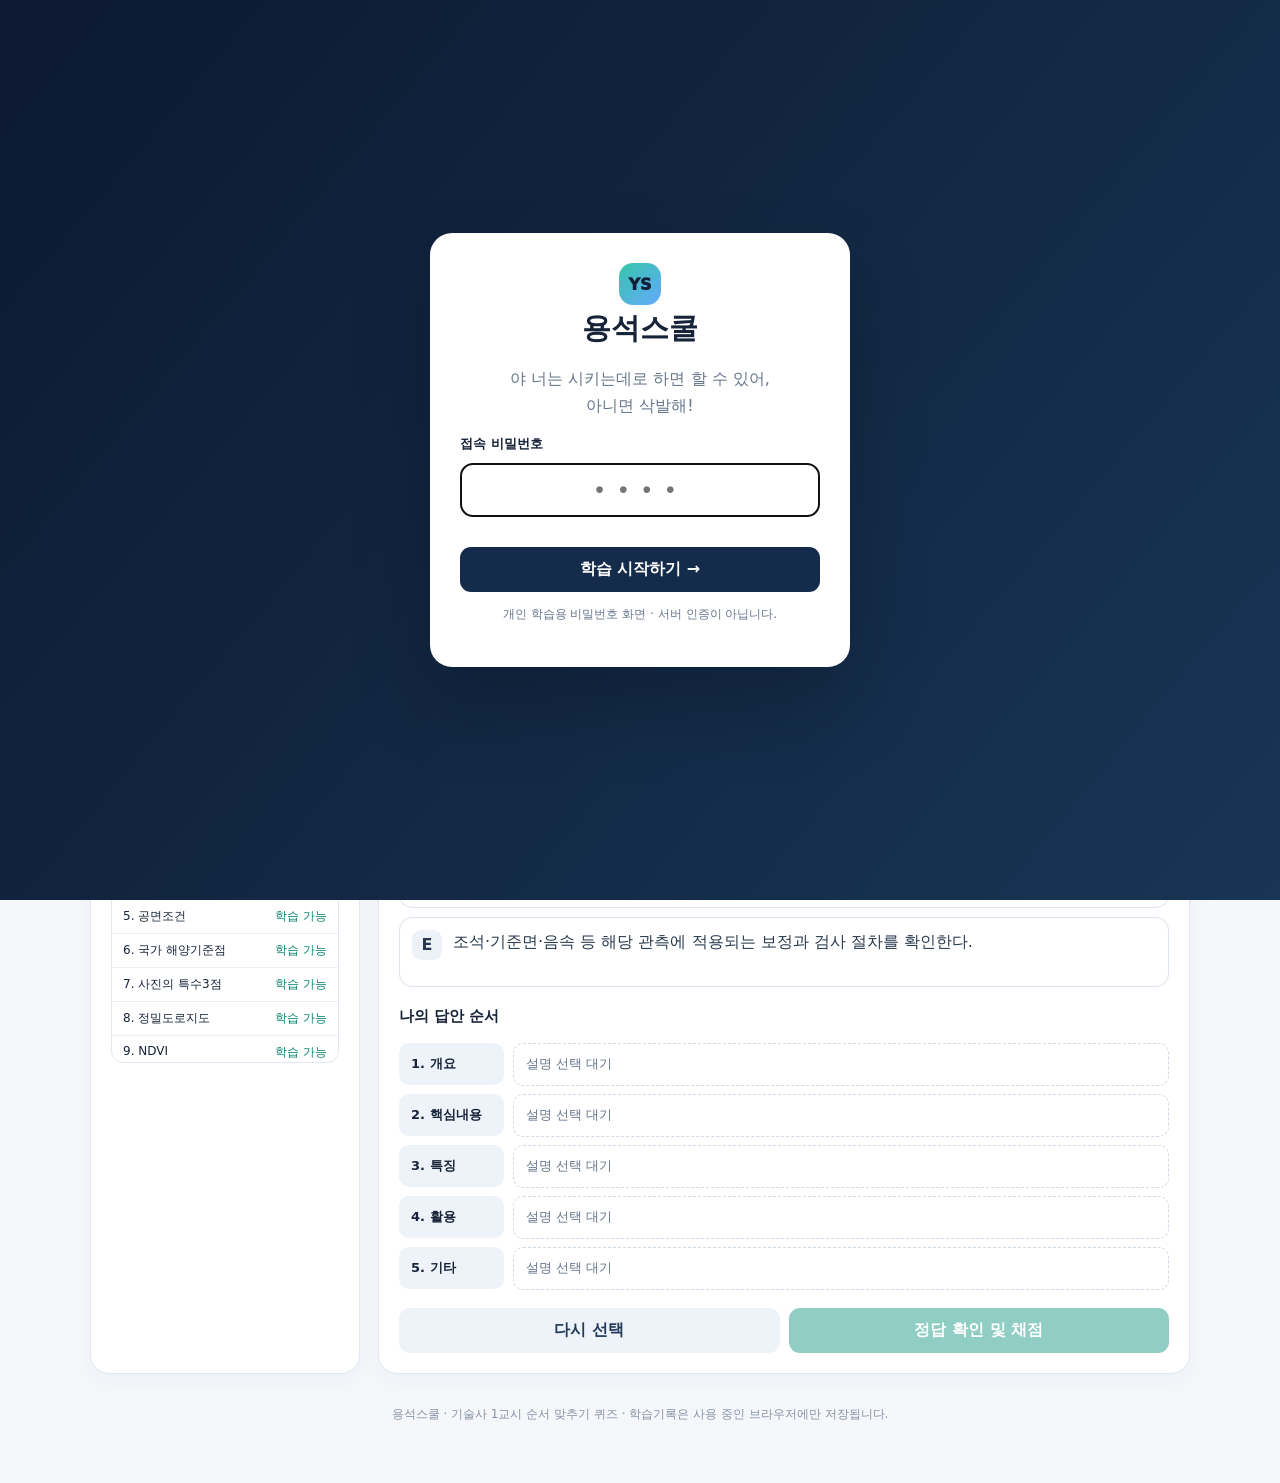
==== commit 68709586: "Add interactive 5-stage infographic explanation dialog for all 184 questions" ====
--- a/index.html
+++ b/index.html
@@ -8,11 +8,14 @@
 .concept-caption{text-align:center;color:#6b7990;font-size:11px;padding:6px 8px;background:#fff}
 @media(max-width:780px){.question-feature{grid-template-columns:minmax(0,1fr) 180px;gap:10px}}
 @media(max-width:540px){.question-feature{grid-template-columns:1fr}.concept-art{max-width:100%;}.concept-art svg{max-height:175px}.question{padding:12px}}
+
+/* v1.1 detailed review infographic */
+.infomodal{position:fixed;inset:0;z-index:9999;background:#091526d9;display:none;align-items:center;justify-content:center;padding:13px;overflow:auto}.infomodal.open{display:flex}.info-panel{position:relative;background:white;width:min(960px,100%);max-height:95dvh;overflow:auto;border-radius:20px;padding:22px;box-shadow:0 15px 60px #0005}.info-close{position:sticky;top:0;float:right;z-index:5;background:#edf2f8;border:0;border-radius:50%;width:38px;height:38px;font-size:22px;cursor:pointer}.info-head{background:linear-gradient(120deg,#122f50,#177f83);border-radius:14px;padding:18px 22px;color:#fff;margin-bottom:16px}.info-head h2{margin:3px 0 7px;font-size:clamp(19px,3vw,28px)}.info-head p{font-size:13px;margin:0;opacity:.85}.info-diagram{background:#f3f9fd;border-radius:12px;border:1px solid #d9e6f0;margin-bottom:16px;padding:10px}.info-diagram svg{width:100%;display:block;height:auto;max-height:210px}.info-steps{display:grid;grid-template-columns:repeat(5,minmax(0,1fr));gap:10px}.info-step{border:1px solid #dce4ed;border-top:5px solid var(--accent);border-radius:12px;padding:13px;min-width:0}.info-step b{display:block;color:#174b67;font-size:13px;margin-bottom:8px}.info-step p{font-size:13px;line-height:1.65;word-break:keep-all;overflow-wrap:anywhere;margin:0}.info-bottom{display:flex;gap:8px;justify-content:flex-end;margin-top:16px}.info-bottom button{cursor:pointer;border:0;border-radius:9px;padding:12px 17px;font-weight:700;background:#16777a;color:#fff}.info-bottom button.secondary{background:#e9eff4;color:#203955}@media(max-width:780px){.info-steps{grid-template-columns:1fr 1fr}.info-panel{padding:13px}}@media(max-width:460px){.infomodal{padding:5px}.info-steps{grid-template-columns:1fr}.info-head{padding:15px}}@media print{body>*:not(#infoModal){display:none!important}.infomodal{position:static;display:block!important;background:#fff;padding:0}.info-panel{max-height:none;overflow:visible;box-shadow:none;width:100%}.info-close,.info-bottom{display:none!important}.info-steps{grid-template-columns:repeat(5,1fr)}}
 </style></head><body>
 <div class="lock" id="lock"><div class="lock-card"><div class="logo" style="margin:auto">YS</div><h2>용석스쿨</h2><p>야 너는 시키는데로 하면 할 수 있어,<br>아니면 삭발해!</p><form id="lockForm"><label for="pw" style="display:block;text-align:left;font-weight:700;font-size:13px">접속 비밀번호</label><input id="pw" type="password" inputmode="numeric" maxlength="4" placeholder="••••" autocomplete="off" autofocus><div id="loginErr" class="toast" role="alert"></div><button class="btn" type="submit">학습 시작하기 →</button></form><p class="tiny">개인 학습용 비밀번호 화면 · 서버 인증이 아닙니다.</p></div></div>
 <header class="mast"><div class="mast-inner"><div class="brand"><div class="logo">YS</div><div><h1>용석스쿨</h1><p>야 너는 시키는데로 하면 할 수 있어, 아니면 삭발해!</p></div></div><div class="quick-controls"><span class="tag">측량 및 지형공간정보 기술사</span><button type="button" id="logout">잠금</button></div></div></header>
-<main class="shell" id="mainArea" tabindex="-1"><section class="hero"><div class="metric"><b id="mAll">184</b><small>엑셀 등록 용어</small></div><div class="metric"><b id="mReady">184</b><small>학습 가능 문제</small></div><div class="metric"><b id="mRate">—</b><small>나의 평균 정답률</small></div><div class="metric"><b id="mDone">0</b><small>완료한 학습 횟수</small></div></section><div class="layout"><aside class="panel side"><h2>학습 설정</h2><label for="mode">학습 방식</label><select id="mode"><option value="random">전체 무작위</option><option value="order">등록 순서</option><option value="wrong">오답 복습</option></select><label for="term">용어 선택</label><select id="term"></select><button id="start" class="btn block" type="button">새 문제 시작</button><div class="notice">이 버전은 엑셀의 184개 용어를 수록했으며, 184개 용어를 모두 출제합니다. 일부 약어 및 법령 관련 문제는 초안이므로 원문과 최신 기준을 확인하세요.</div><h2 style="margin-top:20px">용어 목록</h2><input id="search" placeholder="용어 검색" aria-label="용어 검색"><div id="termList" class="list"></div></aside><section class="panel content" id="quizPanel"><div class="intro"><div><span class="eyebrow">1교시 · 10점 · 순서 맞추기</span><h2 id="questionCount">기술사 답안 구성 훈련</h2></div><span class="pill" id="stage">5단계</span></div><div class="question"><div class="question-feature"><div><p id="qTopic">문제 01</p><h3 id="questionText">준비 중...</h3><p>아래 5개 설명을 순서대로 눌러 답안 흐름을 완성하세요.</p><div class="progress"><span id="bar" style="width:0%"></span></div></div><div class="concept-art" aria-label="문제 주제 개념 그림" role="img"><div id="conceptVisual"></div><div class="concept-caption">문제 주제 개념도</div></div></div></div><h3 class="pick-title">설명 보기 <span id="pickCount" class="muted tiny">0 / 5 선택</span></h3><div id="choices" class="choices"></div><h3 class="pick-title">나의 답안 순서</h3><div id="slots" class="slots"></div><div class="actions"><button class="btn secondary" id="reset" type="button">다시 선택</button><button class="btn good" id="check" type="button" disabled>정답 확인 및 채점</button><button class="btn" id="next" type="button" style="display:none">다음 문제 →</button></div><div id="result" class="result hidden" aria-live="polite"></div></section></div><div class="footer">용석스쿨 · 기술사 1교시 순서 맞추기 퀴즈 · 학습기록은 사용 중인 브라우저에만 저장됩니다.</div></main>
-<script>const QUESTION_BANK=[{"id":1,"term":"통합기준점","sections":["개요","핵심내용","특징","활용","기타"],"answers":["평면위치와 높이 및 중력 관련 성과를 연계하여 국토 위치기준을 제공하는 국가 측량기준점이다.","위성측량과 수준측량 등 관측성과를 결합하고 국가 기준체계에 따라 좌표와 높이 성과를 관리한다.","하나의 기준점에서 여러 측량기준 정보를 활용할 수 있어 측량작업의 연계성과 효율성이 높다.","공공측량, 지형도 제작, 건설측량 및 국가공간정보의 위치기준으로 활용된다.","기준점의 훼손 여부와 고시 성과를 확인하고, 필요한 경우 성과의 시기·기준계를 검토한다."]},{"id":2,"term":"편경사/확폭","sections":["개요","핵심내용","특징","활용","기타"],"answers":["도로 곡선구간에서 주행 안전성과 원활한 차량 통행을 위해 횡단경사를 조절하고 차로 폭을 넓히는 설계 요소이다.","편경사는 곡선부에서 횡단경사를 조정하는 것이며, 확폭은 차량의 곡선 주행 특성을 고려해 도로 폭을 추가 확보하는 것이다.","곡선반경·설계속도·차량의 주행궤적 등에 따라 적용량과 설치 구간이 달라진다.","도로 선형설계와 시공측량, 도로 개량 및 안전성 검토에 활용된다.","관련 도로 설계기준을 확인하고 완화구간에서 경사와 폭의 변화가 연속되도록 검토한다."]},{"id":3,"term":"항공라이다수심측량","sections":["개요","핵심내용","특징","활용","기타"],"answers":["항공기 등에 탑재한 레이저 센서로 수면과 해저 반사신호를 이용하여 연안의 수심 및 지형을 측정하는 기법이다.","일반적으로 수면 검출용 신호와 수중 투과가 가능한 녹색 파장 레이저의 반사시간 등을 분석하여 수심을 산정한다.","넓은 연안을 빠르게 취득할 수 있으나 탁도·파랑·수심·해저 반사특성에 따라 탐측 가능 범위가 달라진다.","해안선 인접 천해측량, 연안지형 모델링, 해양공간정보 및 재해 조사에 활용된다.","조위·굴절·기준면 보정과 독립 검측으로 수심 성과의 정확도를 확인해야 한다."]},{"id":4,"term":"공선조건","sections":["개요","핵심내용","특징","활용","기타"],"answers":["사진측량에서 대상점, 투영중심 및 영상점이 하나의 직선 위에 존재한다는 중심투영의 기하학적 조건이다.","영상좌표와 대상점의 지상좌표를 사진의 위치·자세 및 내부표정요소로 연결하는 공선조건식을 구성한다.","비선형 관측방정식이므로 초기 근사값을 사용한 반복 최소제곱조정이 일반적으로 적용된다.","공간후방교회, 항공삼각측량, 번들조정 및 영상 기반 3차원 복원에 활용된다.","영상점의 측정오차, 렌즈왜곡 및 지상기준점 배치를 함께 검토해야 한다."]},{"id":5,"term":"공면조건","sections":["개요","핵심내용","특징","활용","기타"],"answers":["두 사진의 투영중심과 동일 대상점에 대응하는 두 영상광선이 하나의 평면을 이루는 기하학적 조건이다.","두 영상에서 생성한 대응 광선과 기선벡터 사이의 공면 관계를 식으로 나타내 상대적인 사진 자세를 결정한다.","대상점의 절대 지상좌표 없이도 대응점 관측으로 두 사진 간 상대방향을 추정할 수 있다.","상대표정, 스테레오 모델 구성 및 사진 간 상대자세 추정에 활용된다.","대응점의 분포와 오차, 기선 길이 및 기하적 취약성을 고려하여 잔차를 확인한다."]},{"id":6,"term":"국가 해양기준점","sections":["개요","핵심내용","특징","활용","기타"],"answers":["해양측량에서 위치·높이 또는 수심의 기준을 제공하도록 설치·관리하는 국가 차원의 해양 측량기준점이다.","해양 위치 및 기준면 관련 관측·성과를 연계하여 해양측량의 기준을 유지하고 활용한다.","해역별 조석과 기준면 특성을 고려해야 하며 육상 기준체계와의 연계가 중요하다.","해도 제작, 수로측량, 항만공사 및 연안관리 업무에서 기준점으로 활용된다.","사용 목적에 따른 수직기준면과 최신 고시 성과를 확인해야 한다."]},{"id":7,"term":"사진의 특수3점","sections":["개요","핵심내용","특징","활용","기타"],"answers":["항공사진의 기하 해석에 사용되는 주점, 연직점 및 등각점을 말한다.","주점은 사진면과 광축의 교점, 연직점은 투영중심을 지나는 연직선과 사진면의 교점, 등각점은 주점과 연직점 사이의 각을 이등분하는 방향의 교점이다.","사진이 경사지면 세 점이 서로 달라지고, 수직사진에 가까워질수록 위치 차이가 작아진다.","경사사진의 기하학적 해석, 사진 좌표계 이해 및 영상 변위 분석에 활용된다.","세 점의 정의는 이상적인 중심투영 기하에 따른 것이며 렌즈왜곡 등 실제 카메라 특성을 별도로 고려한다."]},{"id":8,"term":"정밀도로지도","sections":["개요","핵심내용","특징","활용","기타"],"answers":["자율주행 등 정밀 위치기반 서비스에 필요한 차로 단위 도로시설과 도로형상을 상세하게 구축한 지도 데이터이다.","차선·도로경계·표지 등 도로 객체의 위치와 속성을 정해진 데이터 구조로 표현한다.","일반 도로지도보다 상세한 차로 수준 정보를 제공하며 최신성·정확도 관리가 중요하다.","자율주행 경로계획, 도로시설 관리, 도로 디지털트윈 및 교통 분석에 활용된다.","제작 규격·좌표기준·갱신 주기와 현장 검증 절차를 함께 관리해야 한다."]},{"id":9,"term":"NDVI","sections":["개요","핵심내용","특징","활용","기타"],"answers":["식생의 활력과 분포를 나타내기 위해 근적외선과 적색 밴드의 반사율 차이를 정규화한 식생지수이다.","NDVI=(NIR−Red)/(NIR+Red)로 계산하며 NIR은 근적외선, Red는 적색 밴드 반사율이다.","통상 −1에서 +1 사이의 값을 가지며 식생 상태를 비교하는 데 유용하지만 토양과 대기의 영향도 받는다.","산림 모니터링, 농작물 생육 분석, 녹지 변화탐지 등에 활용된다.","영상의 시기·센서·대기보정 차이를 고려해 같은 조건으로 비교하는 것이 바람직하다."]},{"id":10,"term":"영상재배열","sections":["개요","핵심내용","특징","활용","기타"],"answers":["영상의 픽셀을 기하변환 결과에 맞는 새로운 격자 위치로 옮기거나 화소값을 재산정하는 과정이다.","원본 좌표와 출력 영상 좌표의 대응관계를 계산하고 최근린·양선형·3차 회선 등의 보간법으로 화소값을 결정한다.","보간법에 따라 원본 화소값의 보존 정도와 영상의 부드러움·선명도가 달라진다.","정사영상 제작, 영상 정합, 좌표계 변환 및 위성영상 기하보정에 활용된다.","범주형 데이터는 최근린 보간을 우선 검토하며 연속형 영상은 목적에 맞게 보간법을 선택한다."]},{"id":11,"term":"지성선","sections":["개요","핵심내용","특징","활용","기타"],"answers":["지형의 형상을 특징짓는 능선·계곡선 등 주요 선형 지형요소를 말한다.","지형의 고저 변화와 배수 방향 등을 해석하여 능선·계곡선 및 경사 변환부를 식별한다.","지형의 골격을 표현하므로 등고선이나 불규칙삼각망 구성의 지형 재현성을 높인다.","수치지형도 제작, DEM/TIN 구축, 유역 분석 및 지형 해석에 활용된다.","지성선의 불연속이나 잘못된 교차는 지형 모델 왜곡을 일으키므로 연속성과 위상관계를 검사한다."]},{"id":12,"term":"측량오차의 종류","sections":["개요","핵심내용","특징","활용","기타"],"answers":["측량값과 참값의 차이를 측량오차라 하며 발생 특성에 따라 오차를 구분하여 관리한다.","일반적으로 정오차(계통오차), 우연오차(확률오차), 과실(착오) 등으로 구분하고 각각 다른 방법으로 처리한다.","계통오차는 반복되는 규칙성이 있고 우연오차는 통계적으로 나타나며 과실은 비정상적인 관측이나 처리로 발생한다.","관측계획, 성과 검정, 최소제곱조정 및 측량 품질관리에 활용된다.","기기 검교정·반복관측·이상치 점검으로 원인을 관리하며 과실을 단순 평균으로 해결해서는 안 된다."]},{"id":13,"term":"위성기준점","sections":["개요","핵심내용","특징","활용","기타"],"answers":["GNSS 관측을 통해 기준 좌표를 제공하는 상시 관측 또는 관리 기준점이다 ","위성 신호를 연속 관측하여 기준좌표와 관측 자료를 제공한다","관측환경·신호품질과 기준좌표계가 결과에 영향을 주므로 오차 모델과 기준 정보의 일관성이 중요하다.","위치결정, 측지기준망 유지, 이동체 항법 및 측량성과 연결에 활용한다.","적용 전 관측 시각·좌표기준·장비 및 데이터 형식의 호환성을 확인한다."],"review_needed":false},{"id":14,"term":"수직위치 기준","sections":["개요","핵심내용","특징","활용","기타"],"answers":["높이나 수심의 수직좌표를 정하는 기준면 및 기준체계이다 특정 관측·처리 목적에 맞추어 사용된다.","표고·수심의 종류에 맞춰 기준면과 기준점 사이의 관계를 정한다","관측 방법과 환경·장비 특성에 따라 오차가 달라지므로 정확도 평가가 필요하다.","기준점 측량, 현장 시공, 지형 모델링과 측량성과의 품질관리에 활용한다.","관측조건과 기준정보를 기록하고 독립 검사·오차 분석으로 결과를 확인한다."],"review_needed":false},{"id":15,"term":"완화곡선","sections":["개요","핵심내용","특징","활용","기타"],"answers":["직선과 원곡선 사이에서 곡률을 연속적으로 변화시키는 선형이다 특정 관측·처리 목적에 맞추어 사용된다.","곡선반경 변화와 편경사 도입을 연계하여 주행 상태를 부드럽게 연결한다","관측 방법과 환경·장비 특성에 따라 오차가 달라지므로 정확도 평가가 필요하다.","기준점 측량, 현장 시공, 지형 모델링과 측량성과의 품질관리에 활용한다.","관측조건과 기준정보를 기록하고 독립 검사·오차 분석으로 결과를 확인한다."],"review_needed":false},{"id":16,"term":"SLR","sections":["개요","핵심내용","특징","활용","기타"],"answers":["인공위성에 레이저 펄스를 발사하고 왕복시간으로 거리를 측정하는 위성레이저측거이다 ","정밀한 시간측정과 위성 반사체 관측을 활용한다","관측환경·신호품질과 기준좌표계가 결과에 영향을 주므로 오차 모델과 기준 정보의 일관성이 중요하다.","위치결정, 측지기준망 유지, 이동체 항법 및 측량성과 연결에 활용한다.","적용 전 관측 시각·좌표기준·장비 및 데이터 형식의 호환성을 확인한다."],"review_needed":false},{"id":17,"term":"MMS","sections":["개요","핵심내용","특징","활용","기타"],"answers":["이동체에 센서와 위치·자세측정 장치를 탑재해 이동하며 공간정보를 취득하는 시스템이다 ","GNSS·INS·카메라·라이다를 동기화하여 위치가 부여된 자료를 생성한다","관측 방법과 환경·장비 특성에 따라 오차가 달라지므로 정확도 평가가 필요하다.","기준점 측량, 현장 시공, 지형 모델링과 측량성과의 품질관리에 활용한다.","관측조건과 기준정보를 기록하고 독립 검사·오차 분석으로 결과를 확인한다."],"review_needed":false},{"id":18,"term":"SLAM","sections":["개요","핵심내용","특징","활용","기타"],"answers":["센서 관측으로 지도를 작성하면서 센서 자신의 위치를 동시에 추정하는 기술이다 ","이동 중 특징점 대응과 상태추정을 반복하며 위치와 지도를 갱신한다","관측 방법과 환경·장비 특성에 따라 오차가 달라지므로 정확도 평가가 필요하다.","기준점 측량, 현장 시공, 지형 모델링과 측량성과의 품질관리에 활용한다.","관측조건과 기준정보를 기록하고 독립 검사·오차 분석으로 결과를 확인한다."],"review_needed":false},{"id":19,"term":"수로측량의 기준과 등급","sections":["개요","핵심내용","특징","활용","기타"],"answers":["수로측량 성과의 기준면과 요구 정확도에 따라 측량을 구분하고 관리하는 체계이다 ","측량 목적에 따라 수심 기준면·위치기준·불확실도 요건을 설정한다","수환경과 기준면 변화의 영향을 받아 관측 조건에 따른 불확실도 평가가 중요하다.","연안관리, 수로조사, 해양안전 및 지형·시설물 조사에 활용한다.","조석·기준면·음속 등 해당 관측에 적용되는 보정과 검사 절차를 확인한다."],"review_needed":false},{"id":20,"term":"세밀도(LOD)","sections":["개요","핵심내용","특징","활용","기타"],"answers":["대상 객체를 어느 정도 상세하게 표현하는지를 나타내는 수준이다 ","축척·용도에 따라 기하와 속성의 표현 단계를 선택한다","표현 단위·자료구조·시점과 품질 수준에 따라 분석 적합성과 재현성이 달라진다.","공간데이터 제작·통합, 위치기반 서비스, 국토 분석 및 업무 의사결정에 활용한다.","좌표계·자료 출처·갱신시점과 정확도·위상 적합성을 함께 점검한다."],"review_needed":false},{"id":21,"term":"RINEX","sections":["개요","핵심내용","특징","활용","기타"],"answers":["서로 다른 GNSS 수신기에서 관측자료를 교환하기 위한 표준 텍스트 형식이다 ","위성 관측값·항법정보 등을 장비에 독립적인 형식으로 저장한다","관측환경·신호품질과 기준좌표계가 결과에 영향을 주므로 오차 모델과 기준 정보의 일관성이 중요하다.","위치결정, 측지기준망 유지, 이동체 항법 및 측량성과 연결에 활용한다.","적용 전 관측 시각·좌표기준·장비 및 데이터 형식의 호환성을 확인한다."],"review_needed":false},{"id":22,"term":"RTCM","sections":["개요","핵심내용","특징","활용","기타"],"answers":["GNSS 측위 보정정보를 교환하는 데 활용되는 표준 메시지 체계이다 ","기준국 보정정보 등을 정해진 메시지 구조로 전송한다","관측환경·신호품질과 기준좌표계가 결과에 영향을 주므로 오차 모델과 기준 정보의 일관성이 중요하다.","위치결정, 측지기준망 유지, 이동체 항법 및 측량성과 연결에 활용한다.","적용 전 관측 시각·좌표기준·장비 및 데이터 형식의 호환성을 확인한다."],"review_needed":false},{"id":23,"term":"NMEA","sections":["개요","핵심내용","특징","활용","기타"],"answers":["항법장비의 위치·시간·상태정보 등을 교환하는 문장 형식이다 특정 관측·처리 목적에 맞추어 사용된다.","위치와 위성상태 자료를 정의된 문장 구조와 필드로 제공한다","관측환경·신호품질과 기준좌표계가 결과에 영향을 주므로 오차 모델과 기준 정보의 일관성이 중요하다.","위치결정, 측지기준망 유지, 이동체 항법 및 측량성과 연결에 활용한다.","적용 전 관측 시각·좌표기준·장비 및 데이터 형식의 호환성을 확인한다."],"review_needed":false},{"id":24,"term":"VLBI","sections":["개요","핵심내용","특징","활용","기타"],"answers":["먼 거리의 전파망원경이 동일 천체 전파신호를 관측하여 시간차를 분석하는 초장기선 전파간섭계이다 ","기선 길이와 지구 자전 관련 파라미터를 정밀 추정한다","관측환경·신호품질과 기준좌표계가 결과에 영향을 주므로 오차 모델과 기준 정보의 일관성이 중요하다.","위치결정, 측지기준망 유지, 이동체 항법 및 측량성과 연결에 활용한다.","적용 전 관측 시각·좌표기준·장비 및 데이터 형식의 호환성을 확인한다."],"review_needed":false},{"id":25,"term":"디지털트윈","sections":["개요","핵심내용","특징","활용","기타"],"answers":["현실 대상의 상태와 변화를 디지털 모델에 연계하는 체계이다 특정 관측·처리 목적에 맞추어 사용된다.","공간모델과 관측·운영 데이터를 연결해 분석과 모의를 수행한다","표현 단위·자료구조·시점과 품질 수준에 따라 분석 적합성과 재현성이 달라진다.","공간데이터 제작·통합, 위치기반 서비스, 국토 분석 및 업무 의사결정에 활용한다.","좌표계·자료 출처·갱신시점과 정확도·위상 적합성을 함께 점검한다."],"review_needed":false},{"id":26,"term":"지구중심좌표계","sections":["개요","핵심내용","특징","활용","기타"],"answers":["지구 질량중심을 원점으로 하는 3차원 공간좌표 체계이다 특정 관측·처리 목적에 맞추어 사용된다.","원점·축 방향·기준시점을 정의하여 X·Y·Z로 위치를 표현한다","관측환경·신호품질과 기준좌표계가 결과에 영향을 주므로 오차 모델과 기준 정보의 일관성이 중요하다.","위치결정, 측지기준망 유지, 이동체 항법 및 측량성과 연결에 활용한다.","적용 전 관측 시각·좌표기준·장비 및 데이터 형식의 호환성을 확인한다."],"review_needed":false},{"id":27,"term":"ITRF","sections":["개요","핵심내용","특징","활용","기타"],"answers":["국제지구기준좌표계의 구체적 실현인 국제지구기준좌표틀이다 특정 관측·처리 목적에 맞추어 사용된다.","국제 관측망의 위치와 속도 성과를 통합하여 지구기준틀을 구현한다","관측환경·신호품질과 기준좌표계가 결과에 영향을 주므로 오차 모델과 기준 정보의 일관성이 중요하다.","위치결정, 측지기준망 유지, 이동체 항법 및 측량성과 연결에 활용한다.","적용 전 관측 시각·좌표기준·장비 및 데이터 형식의 호환성을 확인한다."],"review_needed":false},{"id":28,"term":"WGS","sections":["개요","핵심내용","특징","활용","기타"],"answers":["지구 전체에 적용하는 세계측지기준 계열의 체계이다 특정 관측·처리 목적에 맞추어 사용된다.","지구중심 기준과 기준타원체 등으로 지리좌표를 표현한다","관측환경·신호품질과 기준좌표계가 결과에 영향을 주므로 오차 모델과 기준 정보의 일관성이 중요하다.","위치결정, 측지기준망 유지, 이동체 항법 및 측량성과 연결에 활용한다.","적용 전 관측 시각·좌표기준·장비 및 데이터 형식의 호환성을 확인한다."],"review_needed":false},{"id":29,"term":"DEM/DSM","sections":["개요","핵심내용","특징","활용","기타"],"answers":["DEM은 지표의 표고, DSM은 건물·수목 등의 상부 표면을 포함해 높이를 나타내는 모델이다 ","지면점과 지표면의 비지면 요소를 목적에 맞게 구분해 격자화한다","표현 단위·자료구조·시점과 품질 수준에 따라 분석 적합성과 재현성이 달라진다.","공간데이터 제작·통합, 위치기반 서비스, 국토 분석 및 업무 의사결정에 활용한다.","좌표계·자료 출처·갱신시점과 정확도·위상 적합성을 함께 점검한다."],"review_needed":false},{"id":30,"term":"최소제곱법","sections":["개요","핵심내용","특징","활용","기타"],"answers":["관측잔차의 가중 제곱합을 최소화해 미지수를 추정하는 방법이다 특정 관측·처리 목적에 맞추어 사용된다.","관측방정식과 가중치를 구성하고 정규방정식 등을 풀어 해를 구한다","관측 방법과 환경·장비 특성에 따라 오차가 달라지므로 정확도 평가가 필요하다.","기준점 측량, 현장 시공, 지형 모델링과 측량성과의 품질관리에 활용한다.","관측조건과 기준정보를 기록하고 독립 검사·오차 분석으로 결과를 확인한다."],"review_needed":false},{"id":31,"term":"조석관측","sections":["개요","핵심내용","특징","활용","기타"],"answers":["시간에 따른 해수면의 높이 변화를 측정하는 작업이다 특정 관측·처리 목적에 맞추어 사용된다.","조위계 자료를 수집하고 기준면·시간정보를 정리하여 조위변화를 분석한다","수환경과 기준면 변화의 영향을 받아 관측 조건에 따른 불확실도 평가가 중요하다.","연안관리, 수로조사, 해양안전 및 지형·시설물 조사에 활용한다.","조석·기준면·음속 등 해당 관측에 적용되는 보정과 검사 절차를 확인한다."],"review_needed":false},{"id":32,"term":"오차곡선(정규분포,확률곡선)","sections":["개요","핵심내용","특징","활용","기타"],"answers":["반복 관측오차가 어떤 확률분포를 따르는지 나타내는 곡선이다 특정 관측·처리 목적에 맞추어 사용된다.","평균과 분산을 이용해 정규분포 등 오차의 확률특성을 설명한다","관측 방법과 환경·장비 특성에 따라 오차가 달라지므로 정확도 평가가 필요하다.","기준점 측량, 현장 시공, 지형 모델링과 측량성과의 품질관리에 활용한다.","관측조건과 기준정보를 기록하고 독립 검사·오차 분석으로 결과를 확인한다."],"review_needed":false},{"id":33,"term":"유토곡선","sections":["개요","핵심내용","특징","활용","기타"],"answers":["토공량의 누적 차이를 거리별로 표시하여 절토·성토의 균형을 분석하는 곡선이다 ","측점별 토량을 누적해 토량 이동과 운반구간을 계획한다","관측 방법과 환경·장비 특성에 따라 오차가 달라지므로 정확도 평가가 필요하다.","기준점 측량, 현장 시공, 지형 모델링과 측량성과의 품질관리에 활용한다.","관측조건과 기준정보를 기록하고 독립 검사·오차 분석으로 결과를 확인한다."],"review_needed":false},{"id":34,"term":"기복변위","sections":["개요","핵심내용","특징","활용","기타"],"answers":["중심투영 영상에서 지형 높이차 때문에 물체의 영상 위치가 달라지는 변위이다 ","사진 중심과 지형 높이·촬영높이의 기하 관계로 변위량을 해석한다","센서의 촬영기하와 관측 조건, 공간·분광 해상도에 따라 분석 결과의 품질이 달라진다.","정사영상·3차원 모델 제작, 변화탐지 및 공간객체 판독에 활용한다.","표정정보·기준점·영상 품질과 독립 검증 자료를 함께 검토한다."],"review_needed":false},{"id":35,"term":"양차(기차,구차)","sections":["개요","핵심내용","특징","활용","기타"],"answers":["수준측량 등에서 지구곡률과 빛의 굴절에 기인하는 오차 성분이다 ","기차와 구차의 영향을 계산하고 관측 방법으로 상쇄 또는 보정한다","표현 단위·자료구조·시점과 품질 수준에 따라 분석 적합성과 재현성이 달라진다.","공간데이터 제작·통합, 위치기반 서비스, 국토 분석 및 업무 의사결정에 활용한다.","좌표계·자료 출처·갱신시점과 정확도·위상 적합성을 함께 점검한다."],"review_needed":false},{"id":36,"term":"항공삼각측량(AT)","sections":["개요","핵심내용","특징","활용","기타"],"answers":["항공사진 간 대응점과 기준점으로 사진들의 외부표정요소를 결정하는 과정이다 ","공액점과 기준점을 이용한 블록 조정으로 위치·자세를 추정한다","센서의 촬영기하와 관측 조건, 공간·분광 해상도에 따라 분석 결과의 품질이 달라진다.","정사영상·3차원 모델 제작, 변화탐지 및 공간객체 판독에 활용한다.","표정정보·기준점·영상 품질과 독립 검증 자료를 함께 검토한다."],"review_needed":false},{"id":37,"term":"흑체복사(흑체방사)","sections":["개요","핵심내용","특징","활용","기타"],"answers":["입사한 전자기복사를 이상적으로 흡수하는 물체의 열복사 특성이다 ","온도에 따른 복사 스펙트럼을 물리 법칙으로 설명한다","센서의 촬영기하와 관측 조건, 공간·분광 해상도에 따라 분석 결과의 품질이 달라진다.","정사영상·3차원 모델 제작, 변화탐지 및 공간객체 판독에 활용한다.","표정정보·기준점·영상 품질과 독립 검증 자료를 함께 검토한다."],"review_needed":false},{"id":38,"term":"GNSS신호","sections":["개요","핵심내용","특징","활용","기타"],"answers":["항법위성이 송신하는 반송파와 코드·항법메시지를 포함한 전파신호이다 ","수신기에서 코드 및 반송파 관측량을 추출하여 측위에 사용한다","관측환경·신호품질과 기준좌표계가 결과에 영향을 주므로 오차 모델과 기준 정보의 일관성이 중요하다.","위치결정, 측지기준망 유지, 이동체 항법 및 측량성과 연결에 활용한다.","적용 전 관측 시각·좌표기준·장비 및 데이터 형식의 호환성을 확인한다."],"review_needed":false},{"id":39,"term":"GNSS측위원리","sections":["개요","핵심내용","특징","활용","기타"],"answers":["위성과 수신기 사이의 거리 관측으로 수신기의 위치와 시각편차를 추정하는 원리이다 ","복수 위성의 관측자료와 위성 궤도·시계정보를 함께 처리한다","관측환경·신호품질과 기준좌표계가 결과에 영향을 주므로 오차 모델과 기준 정보의 일관성이 중요하다.","위치결정, 측지기준망 유지, 이동체 항법 및 측량성과 연결에 활용한다.","적용 전 관측 시각·좌표기준·장비 및 데이터 형식의 호환성을 확인한다."],"review_needed":false},{"id":40,"term":"위성의궤도정보(위성력)","sections":["개요","핵심내용","특징","활용","기타"],"answers":["위성의 위치를 시간에 따라 계산하기 위한 궤도정보이다 특정 관측·처리 목적에 맞추어 사용된다.","방송력 또는 정밀궤도력을 이용해 관측시각의 위성 위치를 구한다","관측환경·신호품질과 기준좌표계가 결과에 영향을 주므로 오차 모델과 기준 정보의 일관성이 중요하다.","위치결정, 측지기준망 유지, 이동체 항법 및 측량성과 연결에 활용한다.","적용 전 관측 시각·좌표기준·장비 및 데이터 형식의 호환성을 확인한다."],"review_needed":false},{"id":41,"term":"방송력과 케플러6요소","sections":["개요","핵심내용","특징","활용","기타"],"answers":["방송력은 항법위성이 제공하는 궤도정보이며 케플러 요소는 궤도 형상을 나타내는 기본 변수이다 ","궤도요소와 보정항을 사용해 위성의 위치를 시간별로 계산한다","관측환경·신호품질과 기준좌표계가 결과에 영향을 주므로 오차 모델과 기준 정보의 일관성이 중요하다.","위치결정, 측지기준망 유지, 이동체 항법 및 측량성과 연결에 활용한다.","적용 전 관측 시각·좌표기준·장비 및 데이터 형식의 호환성을 확인한다."],"review_needed":false},{"id":42,"term":"UTM,UPS","sections":["개요","핵심내용","특징","활용","기타"],"answers":["UTM은 중위도권, UPS는 극지방에서 사용하는 격자형 지도투영 체계이다 ","대상 위도대에 맞춰 서로 다른 투영 방식을 적용한다","관측환경·신호품질과 기준좌표계가 결과에 영향을 주므로 오차 모델과 기준 정보의 일관성이 중요하다.","위치결정, 측지기준망 유지, 이동체 항법 및 측량성과 연결에 활용한다.","적용 전 관측 시각·좌표기준·장비 및 데이터 형식의 호환성을 확인한다."],"review_needed":false},{"id":43,"term":"히스토그램변환(히스토그램평활화)","sections":["개요","핵심내용","특징","활용","기타"],"answers":["영상의 명암분포를 변환하여 대비를 개선하는 영상처리이다 특정 관측·처리 목적에 맞추어 사용된다.","원본 화소의 누적분포 등을 이용해 출력 밝기를 재배치한다","센서의 촬영기하와 관측 조건, 공간·분광 해상도에 따라 분석 결과의 품질이 달라진다.","정사영상·3차원 모델 제작, 변화탐지 및 공간객체 판독에 활용한다.","표정정보·기준점·영상 품질과 독립 검증 자료를 함께 검토한다."],"review_needed":false},{"id":44,"term":"영해기선/영해기점","sections":["개요","핵심내용","특징","활용","기타"],"answers":["영해의 폭을 측정하는 출발 기준선 및 이를 구성하는 기준점이다 ","해안 형상과 관련 법적 기준에 따라 기준점·기준선을 정한다","수환경과 기준면 변화의 영향을 받아 관측 조건에 따른 불확실도 평가가 중요하다.","연안관리, 수로조사, 해양안전 및 지형·시설물 조사에 활용한다.","조석·기준면·음속 등 해당 관측에 적용되는 보정과 검사 절차를 확인한다."],"review_needed":false},{"id":45,"term":"국가기준점","sections":["개요","핵심내용","특징","활용","기타"],"answers":["국토 측량성과의 위치·높이 기준을 제공하기 위해 국가가 설치·관리하는 기준점이다 ","기준망을 통해 좌표·표고 등 기준성과를 일관되게 연결한다","관측 방법과 환경·장비 특성에 따라 오차가 달라지므로 정확도 평가가 필요하다.","기준점 측량, 현장 시공, 지형 모델링과 측량성과의 품질관리에 활용한다.","관측조건과 기준정보를 기록하고 독립 검사·오차 분석으로 결과를 확인한다."],"review_needed":false},{"id":46,"term":"능동적센서/수동적센서(탐측기)","sections":["개요","핵심내용","특징","활용","기타"],"answers":["능동센서는 에너지를 송신하고 반사신호를 관측하며 수동센서는 자연·외부 에너지를 수신한다 ","레이더·라이다와 광학·열적외선 센서의 신호원 차이를 비교한다","센서의 촬영기하와 관측 조건, 공간·분광 해상도에 따라 분석 결과의 품질이 달라진다.","정사영상·3차원 모델 제작, 변화탐지 및 공간객체 판독에 활용한다.","표정정보·기준점·영상 품질과 독립 검증 자료를 함께 검토한다."],"review_needed":false},{"id":47,"term":"SIFT/SfM","sections":["개요","핵심내용","특징","활용","기타"],"answers":["SIFT는 영상 특징점 검출·기술 방법이고 SfM은 여러 영상으로 카메라 자세와 3차원 구조를 복원하는 기법이다 ","특징점 대응을 기반으로 영상 정합과 번들조정을 수행한다","센서의 촬영기하와 관측 조건, 공간·분광 해상도에 따라 분석 결과의 품질이 달라진다.","정사영상·3차원 모델 제작, 변화탐지 및 공간객체 판독에 활용한다.","표정정보·기준점·영상 품질과 독립 검증 자료를 함께 검토한다."],"review_needed":false},{"id":48,"term":"합성지오이드모델","sections":["개요","핵심내용","특징","활용","기타"],"answers":["중력자료와 측지관측 등을 결합하여 지오이드고를 제공하는 모델이다 ","중력장 해석과 관측 성과를 통합해 공간별 지오이드고를 추정한다","표현 단위·자료구조·시점과 품질 수준에 따라 분석 적합성과 재현성이 달라진다.","공간데이터 제작·통합, 위치기반 서비스, 국토 분석 및 업무 의사결정에 활용한다.","좌표계·자료 출처·갱신시점과 정확도·위상 적합성을 함께 점검한다."],"review_needed":false},{"id":49,"term":"KNGeoid18","sections":["개요","핵심내용","특징","활용","기타"],"answers":["우리나라 지역에 적용되는 국가지오이드 모델의 한 버전이다 특정 관측·처리 목적에 맞추어 사용된다.","타원체고와 정표고 등 높이변환에 필요한 지오이드고를 제공한다","표현 단위·자료구조·시점과 품질 수준에 따라 분석 적합성과 재현성이 달라진다.","공간데이터 제작·통합, 위치기반 서비스, 국토 분석 및 업무 의사결정에 활용한다.","좌표계·자료 출처·갱신시점과 정확도·위상 적합성을 함께 점검한다."],"review_needed":false},{"id":50,"term":"메타데이터","sections":["개요","핵심내용","특징","활용","기타"],"answers":["데이터의 내용·출처·품질·좌표계 등을 기술하는 데이터에 관한 정보이다 ","표준 항목으로 취득·처리·관리 이력을 기록한다","표현 단위·자료구조·시점과 품질 수준에 따라 분석 적합성과 재현성이 달라진다.","공간데이터 제작·통합, 위치기반 서비스, 국토 분석 및 업무 의사결정에 활용한다.","좌표계·자료 출처·갱신시점과 정확도·위상 적합성을 함께 점검한다."],"review_needed":false},{"id":51,"term":"OTF(On The Fly)","sections":["개요","핵심내용","특징","활용","기타"],"answers":["서로 다른 좌표계의 공간데이터를 화면에서 실시간 좌표변환하여 겹쳐 표시하는 기능이다 ","프로젝트 기준좌표계에 맞춰 표시 좌표를 변환한다","표현 단위·자료구조·시점과 품질 수준에 따라 분석 적합성과 재현성이 달라진다.","공간데이터 제작·통합, 위치기반 서비스, 국토 분석 및 업무 의사결정에 활용한다.","좌표계·자료 출처·갱신시점과 정확도·위상 적합성을 함께 점검한다."],"review_needed":false},{"id":52,"term":"실내공간정보데이터표준(city gml,indoor gml)","sections":["개요","핵심내용","특징","활용","기타"],"answers":["실내 객체와 연결·공간구조를 교환하기 위한 공간정보 표준 체계이다 ","CityGML의 도시객체 표현과 IndoorGML의 실내 이동·연결 모델을 구분하여 사용한다","표현 단위·자료구조·시점과 품질 수준에 따라 분석 적합성과 재현성이 달라진다.","공간데이터 제작·통합, 위치기반 서비스, 국토 분석 및 업무 의사결정에 활용한다.","좌표계·자료 출처·갱신시점과 정확도·위상 적합성을 함께 점검한다."],"review_needed":false},{"id":53,"term":"교호수준측량","sections":["개요","핵심내용","특징","활용","기타"],"answers":["장애물 양쪽에서 양방향 관측을 교대로 실시해 표고차를 구하는 수준측량법이다 ","양쪽 기기 설치와 상호 관측으로 시준길이 차이의 영향을 줄인다","관측 방법과 환경·장비 특성에 따라 오차가 달라지므로 정확도 평가가 필요하다.","기준점 측량, 현장 시공, 지형 모델링과 측량성과의 품질관리에 활용한다.","관측조건과 기준정보를 기록하고 독립 검사·오차 분석으로 결과를 확인한다."],"review_needed":false},{"id":54,"term":"정밀도,정확도","sections":["개요","핵심내용","특징","활용","기타"],"answers":["정밀도는 반복값의 산포 정도이며 정확도는 기준값에 대한 근접성을 뜻한다 ","반복성 통계와 기준값 대비 편차를 구분해 평가한다","관측 방법과 환경·장비 특성에 따라 오차가 달라지므로 정확도 평가가 필요하다.","기준점 측량, 현장 시공, 지형 모델링과 측량성과의 품질관리에 활용한다.","관측조건과 기준정보를 기록하고 독립 검사·오차 분석으로 결과를 확인한다."],"review_needed":false},{"id":55,"term":"온맵(On Map)","sections":["개요","핵심내용","특징","활용","기타"],"answers":["공간정보를 지도 위에서 제공하는 서비스 또는 플랫폼을 가리키는 용어이다 ","자료의 제공주체·서비스 버전에 따라 기능 범위를 확인해야 한다","표현 단위·자료구조·시점과 품질 수준에 따라 분석 적합성과 재현성이 달라진다.","공간데이터 제작·통합, 위치기반 서비스, 국토 분석 및 업무 의사결정에 활용한다.","이 항목은 약어·표기 또는 기준의 확인이 필요하므로 원본 교재와 공식 자료로 뜻과 적용 범위를 교차 검토한다."],"review_needed":true},{"id":56,"term":"편심계산(귀심)","sections":["개요","핵심내용","특징","활용","기타"],"answers":["기기점이나 표적점이 기준점과 떨어져 있을 때 관측성과를 기준점 위치로 환산하는 계산이다 ","편심거리와 방향을 측정하여 각·거리 관측에 기하학적 보정을 적용한다","관측 방법과 환경·장비 특성에 따라 오차가 달라지므로 정확도 평가가 필요하다.","기준점 측량, 현장 시공, 지형 모델링과 측량성과의 품질관리에 활용한다.","관측조건과 기준정보를 기록하고 독립 검사·오차 분석으로 결과를 확인한다."],"review_needed":false},{"id":57,"term":"자오선수차","sections":["개요","핵심내용","특징","활용","기타"],"answers":["측지좌표의 자오선과 투영 격자 북쪽 사이의 방향 차이이다 특정 관측·처리 목적에 맞추어 사용된다.","투영 위치와 자오선 수렴 관계로 방향 보정량을 계산한다","관측 방법과 환경·장비 특성에 따라 오차가 달라지므로 정확도 평가가 필요하다.","기준점 측량, 현장 시공, 지형 모델링과 측량성과의 품질관리에 활용한다.","관측조건과 기준정보를 기록하고 독립 검사·오차 분석으로 결과를 확인한다."],"review_needed":false},{"id":58,"term":"지구중심지구고정좌표계","sections":["개요","핵심내용","특징","활용","기타"],"answers":["지구 중심에 원점을 두고 지구 회전에 따라 축이 함께 회전하는 3차원 좌표계이다 ","X·Y·Z 직교좌표로 지상점 위치를 표현한다","관측환경·신호품질과 기준좌표계가 결과에 영향을 주므로 오차 모델과 기준 정보의 일관성이 중요하다.","위치결정, 측지기준망 유지, 이동체 항법 및 측량성과 연결에 활용한다.","적용 전 관측 시각·좌표기준·장비 및 데이터 형식의 호환성을 확인한다."],"review_needed":false},{"id":59,"term":"3중차분(반송파위상차)","sections":["개요","핵심내용","특징","활용","기타"],"answers":["GNSS 반송파 위상 관측을 수신기·위성·시각에 대해 차분하는 방법이다 ","이중차분을 시간 차분해 정수 모호성 등 일부 상수 성분을 소거한다","관측환경·신호품질과 기준좌표계가 결과에 영향을 주므로 오차 모델과 기준 정보의 일관성이 중요하다.","위치결정, 측지기준망 유지, 이동체 항법 및 측량성과 연결에 활용한다.","적용 전 관측 시각·좌표기준·장비 및 데이터 형식의 호환성을 확인한다."],"review_needed":false},{"id":60,"term":"가우스상사이중투영법","sections":["개요","핵심내용","특징","활용","기타"],"answers":["회전타원체상의 위치를 중간 투영면 등을 거쳐 평면에 표현하는 투영법이다 ","타원체와 평면 간 관계를 단계적으로 처리하는 방법을 해석한다","관측 방법과 환경·장비 특성에 따라 오차가 달라지므로 정확도 평가가 필요하다.","기준점 측량, 현장 시공, 지형 모델링과 측량성과의 품질관리에 활용한다.","관측조건과 기준정보를 기록하고 독립 검사·오차 분석으로 결과를 확인한다."],"review_needed":false},{"id":61,"term":"레이저사진측량(LiDAR)","sections":["개요","핵심내용","특징","활용","기타"],"answers":["레이저 펄스의 반사시간 등으로 대상의 3차원 위치를 취득하는 기술이다 ","거리 관측값과 스캐너 방향·센서의 위치자세를 결합해 점군을 계산한다","센서의 촬영기하와 관측 조건, 공간·분광 해상도에 따라 분석 결과의 품질이 달라진다.","정사영상·3차원 모델 제작, 변화탐지 및 공간객체 판독에 활용한다.","표정정보·기준점·영상 품질과 독립 검증 자료를 함께 검토한다."],"review_needed":false},{"id":62,"term":"GNSS위치보강시스템(SBAS,GBAS)","sections":["개요","핵심내용","특징","활용","기타"],"answers":["GNSS 측위의 정확도·무결성 등을 보완하기 위해 보정정보를 제공하는 시스템이다 ","SBAS는 광역 위성기반, GBAS는 지상기반 보강을 활용한다","관측환경·신호품질과 기준좌표계가 결과에 영향을 주므로 오차 모델과 기준 정보의 일관성이 중요하다.","위치결정, 측지기준망 유지, 이동체 항법 및 측량성과 연결에 활용한다.","적용 전 관측 시각·좌표기준·장비 및 데이터 형식의 호환성을 확인한다."],"review_needed":false},{"id":63,"term":"KASS(한국형위치보강시스템)","sections":["개요","핵심내용","특징","활용","기타"],"answers":["우리나라의 위성기반 GNSS 보강시스템이다 특정 관측·처리 목적에 맞추어 사용된다.","기준국 자료로 산출한 보정·무결성 정보를 위성으로 제공한다","관측환경·신호품질과 기준좌표계가 결과에 영향을 주므로 오차 모델과 기준 정보의 일관성이 중요하다.","위치결정, 측지기준망 유지, 이동체 항법 및 측량성과 연결에 활용한다.","적용 전 관측 시각·좌표기준·장비 및 데이터 형식의 호환성을 확인한다."],"review_needed":false},{"id":64,"term":"국가해양기본도 2p","sections":["개요","핵심내용","특징","활용","기타"],"answers":["국가 해양공간정보의 기초 지형·환경 정보를 표현하는 해양 기본도 관련 항목이다 ","세부 축척과 판본 기준을 확인해 항목별 작성 요소를 정리한다","표현 단위·자료구조·시점과 품질 수준에 따라 분석 적합성과 재현성이 달라진다.","공간데이터 제작·통합, 위치기반 서비스, 국토 분석 및 업무 의사결정에 활용한다.","이 항목은 약어·표기 또는 기준의 확인이 필요하므로 원본 교재와 공식 자료로 뜻과 적용 범위를 교차 검토한다."],"review_needed":true},{"id":65,"term":"국가해양기본도 1p","sections":["개요","핵심내용","특징","활용","기타"],"answers":["국가 해양공간정보의 기초자료로 활용되는 해양 기본도 관련 항목이다 ","해저지형·해양 특성·기준면 등 구성정보와 제작 기준을 정리한다","표현 단위·자료구조·시점과 품질 수준에 따라 분석 적합성과 재현성이 달라진다.","공간데이터 제작·통합, 위치기반 서비스, 국토 분석 및 업무 의사결정에 활용한다.","이 항목은 약어·표기 또는 기준의 확인이 필요하므로 원본 교재와 공식 자료로 뜻과 적용 범위를 교차 검토한다."],"review_needed":true},{"id":66,"term":"DTS,CPS","sections":["개요","핵심내용","특징","활용","기타"],"answers":["해양·측량 분야에서 약어의 사용 맥락에 따라 뜻이 달라질 수 있는 항목이다 ","원본 교재의 DTS와 CPS 풀네임을 확인한 뒤 개념·차이를 확정해야 한다","수환경과 기준면 변화의 영향을 받아 관측 조건에 따른 불확실도 평가가 중요하다.","연안관리, 수로조사, 해양안전 및 지형·시설물 조사에 활용한다.","이 항목은 약어·표기 또는 기준의 확인이 필요하므로 원본 교재와 공식 자료로 뜻과 적용 범위를 교차 검토한다."],"review_needed":true},{"id":67,"term":"구면삼각형","sections":["개요","핵심내용","특징","활용","기타"],"answers":["구면 위 세 대원의 호로 둘러싸인 삼각형이다 특정 관측·처리 목적에 맞추어 사용된다.","호 길이와 구면각 관계를 구면삼각법으로 계산한다","관측 방법과 환경·장비 특성에 따라 오차가 달라지므로 정확도 평가가 필요하다.","기준점 측량, 현장 시공, 지형 모델링과 측량성과의 품질관리에 활용한다.","관측조건과 기준정보를 기록하고 독립 검사·오차 분석으로 결과를 확인한다."],"review_needed":false},{"id":68,"term":"구과량","sections":["개요","핵심내용","특징","활용","기타"],"answers":["구면삼각형의 내각 합이 평면삼각형의 180도를 초과한 양이다 특정 관측·처리 목적에 맞추어 사용된다.","구면삼각형의 면적 및 곡률에 따라 구과량을 산정한다","관측 방법과 환경·장비 특성에 따라 오차가 달라지므로 정확도 평가가 필요하다.","기준점 측량, 현장 시공, 지형 모델링과 측량성과의 품질관리에 활용한다.","관측조건과 기준정보를 기록하고 독립 검사·오차 분석으로 결과를 확인한다."],"review_needed":false},{"id":69,"term":"모호정수","sections":["개요","핵심내용","특징","활용","기타"],"answers":["GNSS 반송파 위상 관측에서 정수 주기 수가 미정인 상태의 미지수이다 ","연속 위상관측과 기하학적 제약으로 정수 모호성을 결정한다","관측환경·신호품질과 기준좌표계가 결과에 영향을 주므로 오차 모델과 기준 정보의 일관성이 중요하다.","위치결정, 측지기준망 유지, 이동체 항법 및 측량성과 연결에 활용한다.","적용 전 관측 시각·좌표기준·장비 및 데이터 형식의 호환성을 확인한다."],"review_needed":false},{"id":70,"term":"공간보간법","sections":["개요","핵심내용","특징","활용","기타"],"answers":["이산 표본의 위치·관측값으로 미관측 위치의 값을 추정하는 방법이다 ","거리·공간상관 등 가정에 따라 보간 가중치를 결정한다","표현 단위·자료구조·시점과 품질 수준에 따라 분석 적합성과 재현성이 달라진다.","공간데이터 제작·통합, 위치기반 서비스, 국토 분석 및 업무 의사결정에 활용한다.","좌표계·자료 출처·갱신시점과 정확도·위상 적합성을 함께 점검한다."],"review_needed":false},{"id":71,"term":"역거리가중법,크리깅보간법","sections":["개요","핵심내용","특징","활용","기타"],"answers":["IDW는 거리의 역수로 가중치를 주고 크리깅은 공간상관 구조를 활용하는 보간법이다 ","거리 가중과 변동함수 기반 예측을 구분한다","표현 단위·자료구조·시점과 품질 수준에 따라 분석 적합성과 재현성이 달라진다.","공간데이터 제작·통합, 위치기반 서비스, 국토 분석 및 업무 의사결정에 활용한다.","좌표계·자료 출처·갱신시점과 정확도·위상 적합성을 함께 점검한다."],"review_needed":false},{"id":72,"term":"위성영상의 해상도","sections":["개요","핵심내용","특징","활용","기타"],"answers":["위성영상이 지표를 구별하고 신호를 기록하는 세부 능력이다 특정 관측·처리 목적에 맞추어 사용된다.","공간·분광·방사·시간 해상도를 구분한다","센서의 촬영기하와 관측 조건, 공간·분광 해상도에 따라 분석 결과의 품질이 달라진다.","정사영상·3차원 모델 제작, 변화탐지 및 공간객체 판독에 활용한다.","표정정보·기준점·영상 품질과 독립 검증 자료를 함께 검토한다."],"review_needed":false},{"id":73,"term":"위치기반서비스(LBS)","sections":["개요","핵심내용","특징","활용","기타"],"answers":["이용자나 장치의 위치정보를 활용해 정보를 제공하는 서비스이다 특정 관측·처리 목적에 맞추어 사용된다.","위치취득·통신·공간정보 처리·서비스 제공 과정을 연결한다","표현 단위·자료구조·시점과 품질 수준에 따라 분석 적합성과 재현성이 달라진다.","공간데이터 제작·통합, 위치기반 서비스, 국토 분석 및 업무 의사결정에 활용한다.","좌표계·자료 출처·갱신시점과 정확도·위상 적합성을 함께 점검한다."],"review_needed":false},{"id":74,"term":"착오, 참값","sections":["개요","핵심내용","특징","활용","기타"],"answers":["착오는 잘못된 관측·기록으로 생긴 과실이며 참값은 측정량의 실제 값이라는 개념이다 ","오차와 과실을 구분하고 실제 참값의 직접 확인 한계를 고려한다","관측 방법과 환경·장비 특성에 따라 오차가 달라지므로 정확도 평가가 필요하다.","기준점 측량, 현장 시공, 지형 모델링과 측량성과의 품질관리에 활용한다.","관측조건과 기준정보를 기록하고 독립 검사·오차 분석으로 결과를 확인한다."],"review_needed":false},{"id":75,"term":"Kompsat-5","sections":["개요","핵심내용","특징","활용","기타"],"answers":["우리나라 다목적실용위성 5호로 레이더 영상 취득 임무를 수행하는 위성이다 ","SAR를 활용해 기상과 일조 조건 제약을 줄여 영상을 취득한다","센서의 촬영기하와 관측 조건, 공간·분광 해상도에 따라 분석 결과의 품질이 달라진다.","정사영상·3차원 모델 제작, 변화탐지 및 공간객체 판독에 활용한다.","표정정보·기준점·영상 품질과 독립 검증 자료를 함께 검토한다."],"review_needed":false},{"id":76,"term":"에피폴라기하","sections":["개요","핵심내용","특징","활용","기타"],"answers":["두 영상의 카메라 중심과 대상점이 만드는 기하 제약 관계이다 특정 관측·처리 목적에 맞추어 사용된다.","한 영상의 대응점이 다른 영상의 에피폴라선 위에 놓이는 관계를 활용한다","센서의 촬영기하와 관측 조건, 공간·분광 해상도에 따라 분석 결과의 품질이 달라진다.","정사영상·3차원 모델 제작, 변화탐지 및 공간객체 판독에 활용한다.","표정정보·기준점·영상 품질과 독립 검증 자료를 함께 검토한다."],"review_needed":false},{"id":77,"term":"탄성파 측량","sections":["개요","핵심내용","특징","활용","기타"],"answers":["발생시킨 탄성파의 전파·반사·굴절 특성으로 지하구조를 조사하는 방법이다 ","파 도달시간과 파형을 해석하여 지층 경계와 물성을 추정한다","수환경과 기준면 변화의 영향을 받아 관측 조건에 따른 불확실도 평가가 중요하다.","연안관리, 수로조사, 해양안전 및 지형·시설물 조사에 활용한다.","조석·기준면·음속 등 해당 관측에 적용되는 보정과 검사 절차를 확인한다."],"review_needed":false},{"id":78,"term":"VRS","sections":["개요","핵심내용","특징","활용","기타"],"answers":["네트워크 기준국 정보를 이용해 사용자 주변에 가상 기준국 관측을 생성하는 RTK 방식이다 ","서버가 공간적 오차를 모델링해 가상 기준국 보정자료를 제공한다","관측환경·신호품질과 기준좌표계가 결과에 영향을 주므로 오차 모델과 기준 정보의 일관성이 중요하다.","위치결정, 측지기준망 유지, 이동체 항법 및 측량성과 연결에 활용한다.","적용 전 관측 시각·좌표기준·장비 및 데이터 형식의 호환성을 확인한다."],"review_needed":false},{"id":79,"term":"FKP","sections":["개요","핵심내용","특징","활용","기타"],"answers":["GNSS 기준국망의 공간오차 변화율을 면 형태 보정파라미터로 제공하는 네트워크 RTK 기법이다 ","관측위치에 따라 면 보정계수를 적용해 보정정보를 산출한다","관측환경·신호품질과 기준좌표계가 결과에 영향을 주므로 오차 모델과 기준 정보의 일관성이 중요하다.","위치결정, 측지기준망 유지, 이동체 항법 및 측량성과 연결에 활용한다.","적용 전 관측 시각·좌표기준·장비 및 데이터 형식의 호환성을 확인한다."],"review_needed":false},{"id":80,"term":"Network-RTK","sections":["개요","핵심내용","특징","활용","기타"],"answers":["여러 GNSS 기준국을 이용해 공간적으로 변하는 오차를 보정하는 실시간 측위이다 ","기준국망의 관측자료를 통합해 사용자에게 RTK 보정정보를 제공한다","관측환경·신호품질과 기준좌표계가 결과에 영향을 주므로 오차 모델과 기준 정보의 일관성이 중요하다.","위치결정, 측지기준망 유지, 이동체 항법 및 측량성과 연결에 활용한다.","적용 전 관측 시각·좌표기준·장비 및 데이터 형식의 호환성을 확인한다."],"review_needed":false},{"id":81,"term":"지도투영","sections":["개요","핵심내용","특징","활용","기타"],"answers":["곡면인 지구 표면의 위치를 평면지도에 대응시키는 변환이다 특정 관측·처리 목적에 맞추어 사용된다.","투영방식에 따른 거리·각·면적 왜곡 특성을 평가한다","표현 단위·자료구조·시점과 품질 수준에 따라 분석 적합성과 재현성이 달라진다.","공간데이터 제작·통합, 위치기반 서비스, 국토 분석 및 업무 의사결정에 활용한다.","좌표계·자료 출처·갱신시점과 정확도·위상 적합성을 함께 점검한다."],"review_needed":false},{"id":82,"term":"A-GNSS","sections":["개요","핵심내용","특징","활용","기타"],"answers":["통신망 등의 보조정보를 이용해 GNSS 초기 측위를 지원하는 기술이다 ","궤도·시각·대략적 위치정보 등을 제공해 수신기 탐색을 보조한다","관측환경·신호품질과 기준좌표계가 결과에 영향을 주므로 오차 모델과 기준 정보의 일관성이 중요하다.","위치결정, 측지기준망 유지, 이동체 항법 및 측량성과 연결에 활용한다.","적용 전 관측 시각·좌표기준·장비 및 데이터 형식의 호환성을 확인한다."],"review_needed":false},{"id":83,"term":"실감정사영상","sections":["개요","핵심내용","특징","활용","기타"],"answers":["지상 객체의 기울어짐 등을 보정하여 상부에서 내려다본 위치가 보다 일관되게 표현되는 정사영상이다 ","정밀 표면모델과 영상 기하정보를 이용해 객체 변위를 보정한다","센서의 촬영기하와 관측 조건, 공간·분광 해상도에 따라 분석 결과의 품질이 달라진다.","정사영상·3차원 모델 제작, 변화탐지 및 공간객체 판독에 활용한다.","표정정보·기준점·영상 품질과 독립 검증 자료를 함께 검토한다."],"review_needed":false},{"id":84,"term":"하이퍼스펙트럴","sections":["개요","핵심내용","특징","활용","기타"],"answers":["다수의 연속적이고 좁은 분광대역에서 반사·복사정보를 측정하는 영상기술이다 ","픽셀별 분광곡선을 이용해 물질의 특성을 구분한다","센서의 촬영기하와 관측 조건, 공간·분광 해상도에 따라 분석 결과의 품질이 달라진다.","정사영상·3차원 모델 제작, 변화탐지 및 공간객체 판독에 활용한다.","표정정보·기준점·영상 품질과 독립 검증 자료를 함께 검토한다."],"review_needed":false},{"id":85,"term":"사진측량의 표정","sections":["개요","핵심내용","특징","활용","기타"],"answers":["사진의 내부 기하와 외부 위치·자세를 결정해 영상과 지상좌표의 관계를 설정하는 과정이다 ","내부표정·상대표정·절대표정 또는 직접표정 등을 수행한다","센서의 촬영기하와 관측 조건, 공간·분광 해상도에 따라 분석 결과의 품질이 달라진다.","정사영상·3차원 모델 제작, 변화탐지 및 공간객체 판독에 활용한다.","표정정보·기준점·영상 품질과 독립 검증 자료를 함께 검토한다."],"review_needed":false},{"id":86,"term":"클라우딩 GIS","sections":["개요","핵심내용","특징","활용","기타"],"answers":["클라우드 컴퓨팅 자원을 이용해 GIS 자료 저장·처리·서비스를 제공하는 체계이다 ","서버 자원을 필요에 따라 활용하여 공간분석과 데이터 공유를 수행한다","표현 단위·자료구조·시점과 품질 수준에 따라 분석 적합성과 재현성이 달라진다.","공간데이터 제작·통합, 위치기반 서비스, 국토 분석 및 업무 의사결정에 활용한다.","좌표계·자료 출처·갱신시점과 정확도·위상 적합성을 함께 점검한다."],"review_needed":false},{"id":87,"term":"전자해도시스템(ECDIS)","sections":["개요","핵심내용","특징","활용","기타"],"answers":["전자해도와 항해 관련 정보를 통합 표시하여 항해를 지원하는 시스템이다 ","전자해도와 선박 위치·항해센서 정보를 결합하여 표시한다","수환경과 기준면 변화의 영향을 받아 관측 조건에 따른 불확실도 평가가 중요하다.","연안관리, 수로조사, 해양안전 및 지형·시설물 조사에 활용한다.","조석·기준면·음속 등 해당 관측에 적용되는 보정과 검사 절차를 확인한다."],"review_needed":false},{"id":88,"term":"음향측심기","sections":["개요","핵심내용","특징","활용","기타"],"answers":["수중으로 발사한 음파의 반사시간을 측정해 수심을 산정하는 장비이다 ","음속과 음파 왕복시간을 이용하고 조위·장비 오차를 보정한다","수환경과 기준면 변화의 영향을 받아 관측 조건에 따른 불확실도 평가가 중요하다.","연안관리, 수로조사, 해양안전 및 지형·시설물 조사에 활용한다.","조석·기준면·음속 등 해당 관측에 적용되는 보정과 검사 절차를 확인한다."],"review_needed":false},{"id":89,"term":"DGNSS","sections":["개요","핵심내용","특징","활용","기타"],"answers":["알려진 위치의 기준국에서 GNSS 관측오차를 계산해 사용자 측위를 보정하는 기법이다 ","기준국 보정정보를 이동국에 적용한다","관측환경·신호품질과 기준좌표계가 결과에 영향을 주므로 오차 모델과 기준 정보의 일관성이 중요하다.","위치결정, 측지기준망 유지, 이동체 항법 및 측량성과 연결에 활용한다.","적용 전 관측 시각·좌표기준·장비 및 데이터 형식의 호환성을 확인한다."],"review_needed":false},{"id":90,"term":"I-DGNSS","sections":["개요","핵심내용","특징","활용","기타"],"answers":["해양 등 특정 적용분야에서 통합 또는 향상형 DGNSS를 가리키는 약어로 쓰일 수 있다 ","해당 체계의 공식 명칭과 운영 목적을 확인해야 구체적인 기능을 확정할 수 있다","관측환경·신호품질과 기준좌표계가 결과에 영향을 주므로 오차 모델과 기준 정보의 일관성이 중요하다.","위치결정, 측지기준망 유지, 이동체 항법 및 측량성과 연결에 활용한다.","이 항목은 약어·표기 또는 기준의 확인이 필요하므로 원본 교재와 공식 자료로 뜻과 적용 범위를 교차 검토한다."],"review_needed":true},{"id":91,"term":"DOP 정밀도저하율","sections":["개요","핵심내용","특징","활용","기타"],"answers":["위성 배치가 GNSS 위치해의 기하학적 정밀도에 미치는 영향을 나타내는 지표이다 ","위성 기하행렬과 공분산 관계로 PDOP·HDOP·VDOP 등을 산정한다","관측환경·신호품질과 기준좌표계가 결과에 영향을 주므로 오차 모델과 기준 정보의 일관성이 중요하다.","위치결정, 측지기준망 유지, 이동체 항법 및 측량성과 연결에 활용한다.","적용 전 관측 시각·좌표기준·장비 및 데이터 형식의 호환성을 확인한다."],"review_needed":false},{"id":92,"term":"C-ITS","sections":["개요","핵심내용","특징","활용","기타"],"answers":["차량과 도로 인프라 등이 통신하여 교통 안전과 효율을 높이는 협력 지능형교통체계이다 ","차량-차량 및 차량-인프라 사이에 교통정보를 교환한다","표현 단위·자료구조·시점과 품질 수준에 따라 분석 적합성과 재현성이 달라진다.","공간데이터 제작·통합, 위치기반 서비스, 국토 분석 및 업무 의사결정에 활용한다.","좌표계·자료 출처·갱신시점과 정확도·위상 적합성을 함께 점검한다."],"review_needed":false},{"id":93,"term":"높이의종류와 우리나라높이의기준","sections":["개요","핵심내용","특징","활용","기타"],"answers":["높이는 타원체고·정표고 등 정의에 따라 다르게 표현되는 수직위치 성과이다 ","우리나라 공적 표고 기준과 지오이드고·타원체고 관계를 구분한다","수환경과 기준면 변화의 영향을 받아 관측 조건에 따른 불확실도 평가가 중요하다.","연안관리, 수로조사, 해양안전 및 지형·시설물 조사에 활용한다.","조석·기준면·음속 등 해당 관측에 적용되는 보정과 검사 절차를 확인한다."],"review_needed":false},{"id":94,"term":"국가관심지점정보(POI)","sections":["개요","핵심내용","특징","활용","기타"],"answers":["특정 장소의 위치·명칭·유형 등을 기록한 관심지점 공간정보이다 ","좌표와 속성정보를 연계하여 위치검색용 데이터베이스를 구축한다","표현 단위·자료구조·시점과 품질 수준에 따라 분석 적합성과 재현성이 달라진다.","공간데이터 제작·통합, 위치기반 서비스, 국토 분석 및 업무 의사결정에 활용한다.","좌표계·자료 출처·갱신시점과 정확도·위상 적합성을 함께 점검한다."],"review_needed":false},{"id":95,"term":"RPC, RFM","sections":["개요","핵심내용","특징","활용","기타"],"answers":["위성영상의 지상-영상 좌표 관계를 유리다항식으로 근사하는 모델과 계수 체계이다 ","영상과 지상좌표 관계를 유리함수로 나타내고 계수를 이용해 변환한다","센서의 촬영기하와 관측 조건, 공간·분광 해상도에 따라 분석 결과의 품질이 달라진다.","정사영상·3차원 모델 제작, 변화탐지 및 공간객체 판독에 활용한다.","표정정보·기준점·영상 품질과 독립 검증 자료를 함께 검토한다."],"review_needed":false},{"id":96,"term":"공간객체등록번호(UFID","sections":["개요","핵심내용","특징","활용","기타"],"answers":["공간정보 객체를 식별하고 관리하기 위한 고유식별번호 체계이다 특정 관측·처리 목적에 맞추어 사용된다.","객체의 생성·변경·유지관리 이력을 식별자로 연결한다","표현 단위·자료구조·시점과 품질 수준에 따라 분석 적합성과 재현성이 달라진다.","공간데이터 제작·통합, 위치기반 서비스, 국토 분석 및 업무 의사결정에 활용한다.","좌표계·자료 출처·갱신시점과 정확도·위상 적합성을 함께 점검한다."],"review_needed":false},{"id":97,"term":"경중률","sections":["개요","핵심내용","특징","활용","기타"],"answers":["관측값의 신뢰도·분산 차이를 최소제곱조정에서 반영하는 가중치이다 ","일반적으로 관측분산에 반비례하도록 상대 가중치를 설정한다","관측 방법과 환경·장비 특성에 따라 오차가 달라지므로 정확도 평가가 필요하다.","기준점 측량, 현장 시공, 지형 모델링과 측량성과의 품질관리에 활용한다.","관측조건과 기준정보를 기록하고 독립 검사·오차 분석으로 결과를 확인한다."],"review_needed":false},{"id":98,"term":"대기의 창","sections":["개요","핵심내용","특징","활용","기타"],"answers":["전자기파가 대기에서 상대적으로 적은 흡수로 통과할 수 있는 파장영역이다 ","분자 흡수 특성을 고려하여 관측에 유리한 밴드를 선택한다","센서의 촬영기하와 관측 조건, 공간·분광 해상도에 따라 분석 결과의 품질이 달라진다.","정사영상·3차원 모델 제작, 변화탐지 및 공간객체 판독에 활용한다.","표정정보·기준점·영상 품질과 독립 검증 자료를 함께 검토한다."],"review_needed":false},{"id":99,"term":"각의 종류","sections":["개요","핵심내용","특징","활용","기타"],"answers":["측량에서 수평각·연직각·천정각 등 기준에 따라 구분되는 방향 측정량이다 ","기준선·관측평면 및 영점 방향에 따라 각을 정의한다","관측 방법과 환경·장비 특성에 따라 오차가 달라지므로 정확도 평가가 필요하다.","기준점 측량, 현장 시공, 지형 모델링과 측량성과의 품질관리에 활용한다.","관측조건과 기준정보를 기록하고 독립 검사·오차 분석으로 결과를 확인한다."],"review_needed":false},{"id":100,"term":"연직선편차, 수직선편차","sections":["개요","핵심내용","특징","활용","기타"],"answers":["중력 방향인 실제 연직선과 기준타원체 법선 사이의 각도 차이이다 ","천문좌표와 측지좌표의 차이 등으로 성분을 평가한다","수환경과 기준면 변화의 영향을 받아 관측 조건에 따른 불확실도 평가가 중요하다.","연안관리, 수로조사, 해양안전 및 지형·시설물 조사에 활용한다.","조석·기준면·음속 등 해당 관측에 적용되는 보정과 검사 절차를 확인한다."],"review_needed":false},{"id":101,"term":"과고감, 카메론효과","sections":["개요","핵심내용","특징","활용","기타"],"answers":["측량·사진측량에서 쓰이는 효과와 보정 개념을 묶어 놓은 항목이다 ","과고감과 카메론효과의 정확한 표기·원문 정의를 확인해 구별한다","관측 방법과 환경·장비 특성에 따라 오차가 달라지므로 정확도 평가가 필요하다.","기준점 측량, 현장 시공, 지형 모델링과 측량성과의 품질관리에 활용한다.","이 항목은 약어·표기 또는 기준의 확인이 필요하므로 원본 교재와 공식 자료로 뜻과 적용 범위를 교차 검토한다."],"review_needed":true},{"id":102,"term":"벡터와 래스터","sections":["개요","핵심내용","특징","활용","기타"],"answers":["벡터는 점·선·면 좌표로, 래스터는 규칙 격자 셀로 공간현상을 표현한다 ","객체 단위와 셀 단위 데이터 구조의 차이를 비교한다","표현 단위·자료구조·시점과 품질 수준에 따라 분석 적합성과 재현성이 달라진다.","공간데이터 제작·통합, 위치기반 서비스, 국토 분석 및 업무 의사결정에 활용한다.","좌표계·자료 출처·갱신시점과 정확도·위상 적합성을 함께 점검한다."],"review_needed":false},{"id":103,"term":"공간빅데이터","sections":["개요","핵심내용","특징","활용","기타"],"answers":["위치정보를 포함한 대규모·다종·고속 공간자료의 집합 및 활용체계이다 ","분산저장·병렬처리·공간색인 등을 결합해 분석한다","표현 단위·자료구조·시점과 품질 수준에 따라 분석 적합성과 재현성이 달라진다.","공간데이터 제작·통합, 위치기반 서비스, 국토 분석 및 업무 의사결정에 활용한다.","좌표계·자료 출처·갱신시점과 정확도·위상 적합성을 함께 점검한다."],"review_needed":false},{"id":104,"term":"재밍과 기만","sections":["개요","핵심내용","특징","활용","기타"],"answers":["재밍은 신호 수신을 방해하는 전파간섭이고 기만은 거짓 항법신호로 수신기를 오도하는 행위이다 ","전파 세기·신호 일관성·관측 잔차 등으로 이상을 탐지한다","관측 방법과 환경·장비 특성에 따라 오차가 달라지므로 정확도 평가가 필요하다.","기준점 측량, 현장 시공, 지형 모델링과 측량성과의 품질관리에 활용한다.","관측조건과 기준정보를 기록하고 독립 검사·오차 분석으로 결과를 확인한다."],"review_needed":false},{"id":105,"term":"한국형 e-네비게이션","sections":["개요","핵심내용","특징","활용","기타"],"answers":["해상 안전과 효율을 위해 선박과 육상의 디지털 항해정보를 연계하는 체계이다 ","전자해도·통신망·항해안전정보 등을 통합 제공한다","수환경과 기준면 변화의 영향을 받아 관측 조건에 따른 불확실도 평가가 중요하다.","연안관리, 수로조사, 해양안전 및 지형·시설물 조사에 활용한다.","조석·기준면·음속 등 해당 관측에 적용되는 보정과 검사 절차를 확인한다."],"review_needed":false},{"id":106,"term":"국가공간정보플랫폼","sections":["개요","핵심내용","특징","활용","기타"],"answers":["국가에서 구축한 공간정보를 연계·제공·활용하기 위한 서비스 기반이다 ","표준화된 데이터와 API·지도서비스 등을 제공한다","표현 단위·자료구조·시점과 품질 수준에 따라 분석 적합성과 재현성이 달라진다.","공간데이터 제작·통합, 위치기반 서비스, 국토 분석 및 업무 의사결정에 활용한다.","좌표계·자료 출처·갱신시점과 정확도·위상 적합성을 함께 점검한다."],"review_needed":false},{"id":107,"term":"PPP-RTK","sections":["개요","핵심내용","특징","활용","기타"],"answers":["정밀단독측위에 실시간 보정정보를 결합해 빠른 고정밀 측위를 목표로 하는 방법이다 ","정밀 궤도·시계·편의보정 정보 등을 제공하여 모호성 해석을 지원한다","관측환경·신호품질과 기준좌표계가 결과에 영향을 주므로 오차 모델과 기준 정보의 일관성이 중요하다.","위치결정, 측지기준망 유지, 이동체 항법 및 측량성과 연결에 활용한다.","적용 전 관측 시각·좌표기준·장비 및 데이터 형식의 호환성을 확인한다."],"review_needed":false},{"id":108,"term":"외부표정요소 직접표정, 간접표정","sections":["개요","핵심내용","특징","활용","기타"],"answers":["영상의 촬영 위치·자세를 직접 센서 또는 영상·기준점 관측으로 결정하는 방법이다 ","직접표정은 GNSS/INS 등을, 간접표정은 공액점·기준점 조정을 활용한다","센서의 촬영기하와 관측 조건, 공간·분광 해상도에 따라 분석 결과의 품질이 달라진다.","정사영상·3차원 모델 제작, 변화탐지 및 공간객체 판독에 활용한다.","표정정보·기준점·영상 품질과 독립 검증 자료를 함께 검토한다."],"review_needed":false},{"id":109,"term":"지명","sections":["개요","핵심내용","특징","활용","기타"],"answers":["지리적 장소·지형지물에 붙여진 이름이다 특정 관측·처리 목적에 맞추어 사용된다.","위치와 명칭을 표준화된 절차 및 지명자료에 연결한다","표현 단위·자료구조·시점과 품질 수준에 따라 분석 적합성과 재현성이 달라진다.","공간데이터 제작·통합, 위치기반 서비스, 국토 분석 및 업무 의사결정에 활용한다.","좌표계·자료 출처·갱신시점과 정확도·위상 적합성을 함께 점검한다."],"review_needed":false},{"id":110,"term":"음파지층탐사","sections":["개요","핵심내용","특징","활용","기타"],"answers":["음파 반사 특성으로 해저 아래 지층의 경계와 구조를 조사하는 방법이다 ","음향 신호를 수중·해저 지층에 송신하고 반사 기록을 해석한다","수환경과 기준면 변화의 영향을 받아 관측 조건에 따른 불확실도 평가가 중요하다.","연안관리, 수로조사, 해양안전 및 지형·시설물 조사에 활용한다.","조석·기준면·음속 등 해당 관측에 적용되는 보정과 검사 절차를 확인한다."],"review_needed":false},{"id":111,"term":"해저면영상조사","sections":["개요","핵심내용","특징","활용","기타"],"answers":["음향영상 등으로 해저면의 형태·재질·목표물을 조사하는 작업이다 ","사이드스캔소나 등의 반사강도 영상을 분석한다","수환경과 기준면 변화의 영향을 받아 관측 조건에 따른 불확실도 평가가 중요하다.","연안관리, 수로조사, 해양안전 및 지형·시설물 조사에 활용한다.","조석·기준면·음속 등 해당 관측에 적용되는 보정과 검사 절차를 확인한다."],"review_needed":false},{"id":112,"term":"GPS 시각동기","sections":["개요","핵심내용","특징","활용","기타"],"answers":["GPS가 제공하는 정밀 시각정보로 여러 장비의 시간기준을 일치시키는 기술이다 ","위성 시각과 수신기 시계 편차를 추정해 시간 동기를 수행한다","관측환경·신호품질과 기준좌표계가 결과에 영향을 주므로 오차 모델과 기준 정보의 일관성이 중요하다.","위치결정, 측지기준망 유지, 이동체 항법 및 측량성과 연결에 활용한다.","적용 전 관측 시각·좌표기준·장비 및 데이터 형식의 호환성을 확인한다."],"review_needed":false},{"id":113,"term":"지상기준점측량","sections":["개요","핵심내용","특징","활용","기타"],"answers":["영상·센서자료의 위치 기준을 제공할 지상점의 좌표를 측정하는 작업이다 ","GNSS·토털스테이션 등으로 기준점 위치를 관측한다","관측 방법과 환경·장비 특성에 따라 오차가 달라지므로 정확도 평가가 필요하다.","기준점 측량, 현장 시공, 지형 모델링과 측량성과의 품질관리에 활용한다.","관측조건과 기준정보를 기록하고 독립 검사·오차 분석으로 결과를 확인한다."],"review_needed":false},{"id":114,"term":"중력측량","sections":["개요","핵심내용","특징","활용","기타"],"answers":["지표 또는 공간에서 중력가속도를 관측해 중력장의 분포를 파악하는 측량이다 ","중력계 관측과 조석·기기표류 등의 보정을 적용한다","관측 방법과 환경·장비 특성에 따라 오차가 달라지므로 정확도 평가가 필요하다.","기준점 측량, 현장 시공, 지형 모델링과 측량성과의 품질관리에 활용한다.","관측조건과 기준정보를 기록하고 독립 검사·오차 분석으로 결과를 확인한다."],"review_needed":false},{"id":115,"term":"중력이상과 그종류 활용분야","sections":["개요","핵심내용","특징","활용","기타"],"answers":["관측 중력과 기준 중력의 차이를 보정·정의에 따라 나타낸 값이다 ","자유공기이상·부게이상 등 목적에 따른 보정항을 구분한다","관측 방법과 환경·장비 특성에 따라 오차가 달라지므로 정확도 평가가 필요하다.","기준점 측량, 현장 시공, 지형 모델링과 측량성과의 품질관리에 활용한다.","관측조건과 기준정보를 기록하고 독립 검사·오차 분석으로 결과를 확인한다."],"review_needed":false},{"id":116,"term":"수직선편차와 지오이드 결정방법","sections":["개요","핵심내용","특징","활용","기타"],"answers":["실제 중력방향과 타원체법선 사이의 편차 및 지오이드 형상을 구하는 방법이다 ","중력자료·천문측지·GNSS/수준 성과 등을 지오이드 모델 결정에 결합한다","관측 방법과 환경·장비 특성에 따라 오차가 달라지므로 정확도 평가가 필요하다.","기준점 측량, 현장 시공, 지형 모델링과 측량성과의 품질관리에 활용한다.","관측조건과 기준정보를 기록하고 독립 검사·오차 분석으로 결과를 확인한다."],"review_needed":false},{"id":117,"term":"관성항법시스템(INS)","sections":["개요","핵심내용","특징","활용","기타"],"answers":["가속도계와 자이로로 운동체의 위치·속도·자세를 추정하는 항법장치이다 ","관성 측정값을 적분해 상태를 계산하고 외부 관측으로 누적오차를 보정한다","관측 방법과 환경·장비 특성에 따라 오차가 달라지므로 정확도 평가가 필요하다.","기준점 측량, 현장 시공, 지형 모델링과 측량성과의 품질관리에 활용한다.","관측조건과 기준정보를 기록하고 독립 검사·오차 분석으로 결과를 확인한다."],"review_needed":false},{"id":118,"term":"공간정보품질관리요소","sections":["개요","핵심내용","특징","활용","기타"],"answers":["공간정보 데이터가 요구 조건을 충족하는 정도를 평가하는 품질항목이다 ","완전성·논리일관성·위치정확도·주제정확도·시간품질 등을 검증한다","표현 단위·자료구조·시점과 품질 수준에 따라 분석 적합성과 재현성이 달라진다.","공간데이터 제작·통합, 위치기반 서비스, 국토 분석 및 업무 의사결정에 활용한다.","좌표계·자료 출처·갱신시점과 정확도·위상 적합성을 함께 점검한다."],"review_needed":false},{"id":119,"term":"연속수치지형도","sections":["개요","핵심내용","특징","활용","기타"],"answers":["인접 도엽을 이어 경계 없이 활용할 수 있도록 구축한 수치지형정보이다 ","도엽 경계의 객체 연결·속성·위상을 정리하여 연속 데이터를 만든다","표현 단위·자료구조·시점과 품질 수준에 따라 분석 적합성과 재현성이 달라진다.","공간데이터 제작·통합, 위치기반 서비스, 국토 분석 및 업무 의사결정에 활용한다.","좌표계·자료 출처·갱신시점과 정확도·위상 적합성을 함께 점검한다."],"review_needed":false},{"id":120,"term":"우리나라 다목적실용위성 종류와 특징","sections":["개요","핵심내용","특징","활용","기타"],"answers":["우리나라의 다목적실용위성 계열을 센서 유형과 임무별로 구분하는 항목이다 ","광학영상과 레이더 영상 등 탑재체 특성에 따라 활용 분야를 비교한다","센서의 촬영기하와 관측 조건, 공간·분광 해상도에 따라 분석 결과의 품질이 달라진다.","정사영상·3차원 모델 제작, 변화탐지 및 공간객체 판독에 활용한다.","표정정보·기준점·영상 품질과 독립 검증 자료를 함께 검토한다."],"review_needed":false},{"id":121,"term":"하천정비 설계측량","sections":["개요","핵심내용","특징","활용","기타"],"answers":["하천 정비사업 설계에 필요한 지형·하도·시설물 정보를 취득하는 측량이다 ","종·횡단 및 지형측량으로 하상과 제방 형상을 조사한다","관측 방법과 환경·장비 특성에 따라 오차가 달라지므로 정확도 평가가 필요하다.","기준점 측량, 현장 시공, 지형 모델링과 측량성과의 품질관리에 활용한다.","관측조건과 기준정보를 기록하고 독립 검사·오차 분석으로 결과를 확인한다."],"review_needed":false},{"id":122,"term":"곡면각과 공간각","sections":["개요","핵심내용","특징","활용","기타"],"answers":["곡면 또는 3차원 공간에서 정의되는 각도 개념이다 특정 관측·처리 목적에 맞추어 사용된다.","접평면과 공간 벡터의 기하 관계로 각의 크기를 해석한다","관측환경·신호품질과 기준좌표계가 결과에 영향을 주므로 오차 모델과 기준 정보의 일관성이 중요하다.","위치결정, 측지기준망 유지, 이동체 항법 및 측량성과 연결에 활용한다.","적용 전 관측 시각·좌표기준·장비 및 데이터 형식의 호환성을 확인한다."],"review_needed":false},{"id":123,"term":"I-MMS","sections":["개요","핵심내용","특징","활용","기타"],"answers":["실내 또는 특정 환경에서 이동하며 공간자료를 취득하는 이동측량시스템 관련 용어이다 ","관성·영상·라이다와 실내 위치추정 기술의 조합을 검토한다","표현 단위·자료구조·시점과 품질 수준에 따라 분석 적합성과 재현성이 달라진다.","공간데이터 제작·통합, 위치기반 서비스, 국토 분석 및 업무 의사결정에 활용한다.","이 항목은 약어·표기 또는 기준의 확인이 필요하므로 원본 교재와 공식 자료로 뜻과 적용 범위를 교차 검토한다."],"review_needed":true},{"id":124,"term":"수심기준면과 육상표고의 기준면","sections":["개요","핵심내용","특징","활용","기타"],"answers":["수심과 육상표고의 수직 위치가 서로 다른 기준면을 이용할 수 있음을 나타낸다 ","조위 기준면과 표고 기준면의 높이 차이를 파악해 환산한다","수환경과 기준면 변화의 영향을 받아 관측 조건에 따른 불확실도 평가가 중요하다.","연안관리, 수로조사, 해양안전 및 지형·시설물 조사에 활용한다.","조석·기준면·음속 등 해당 관측에 적용되는 보정과 검사 절차를 확인한다."],"review_needed":false},{"id":125,"term":"측지측량, 평면측량","sections":["개요","핵심내용","특징","활용","기타"],"answers":["측지측량은 지구곡률 등을 고려하고 평면측량은 제한된 범위에서 평면 근사를 활용한다 ","대상 범위·정확도에 따라 계산모델을 선택한다","관측 방법과 환경·장비 특성에 따라 오차가 달라지므로 정확도 평가가 필요하다.","기준점 측량, 현장 시공, 지형 모델링과 측량성과의 품질관리에 활용한다.","관측조건과 기준정보를 기록하고 독립 검사·오차 분석으로 결과를 확인한다."],"review_needed":false},{"id":126,"term":"원격탐사에 이용되는 파장","sections":["개요","핵심내용","특징","활용","기타"],"answers":["원격탐사 센서가 측정하는 전자기파의 파장영역이다 특정 관측·처리 목적에 맞추어 사용된다.","가시광·적외선·마이크로파 등의 반사·방사 특성을 활용한다","센서의 촬영기하와 관측 조건, 공간·분광 해상도에 따라 분석 결과의 품질이 달라진다.","정사영상·3차원 모델 제작, 변화탐지 및 공간객체 판독에 활용한다.","표정정보·기준점·영상 품질과 독립 검증 자료를 함께 검토한다."],"review_needed":false},{"id":127,"term":"IMU, INS","sections":["개요","핵심내용","특징","활용","기타"],"answers":["IMU는 가속도·각속도 등을 측정하는 센서이고 INS는 이를 이용해 항법 상태를 산출하는 시스템이다 ","센서 측정값과 항법 계산의 역할 차이를 구분한다","표현 단위·자료구조·시점과 품질 수준에 따라 분석 적합성과 재현성이 달라진다.","공간데이터 제작·통합, 위치기반 서비스, 국토 분석 및 업무 의사결정에 활용한다.","좌표계·자료 출처·갱신시점과 정확도·위상 적합성을 함께 점검한다."],"review_needed":false},{"id":128,"term":"지형공간정보체계(GSIS)의 구성요소","sections":["개요","핵심내용","특징","활용","기타"],"answers":["지형공간 데이터를 취득·저장·관리·분석·표현하는 정보체계의 구성이다 ","하드웨어·소프트웨어·데이터·인력·절차를 연계한다","표현 단위·자료구조·시점과 품질 수준에 따라 분석 적합성과 재현성이 달라진다.","공간데이터 제작·통합, 위치기반 서비스, 국토 분석 및 업무 의사결정에 활용한다.","좌표계·자료 출처·갱신시점과 정확도·위상 적합성을 함께 점검한다."],"review_needed":false},{"id":129,"term":"불규칙삼각망(TIN)","sections":["개요","핵심내용","특징","활용","기타"],"answers":["불규칙한 점과 선을 연결해 삼각형으로 표면을 표현하는 지형모델이다 ","표고점과 브레이크라인을 이용하여 삼각망을 구축한다","표현 단위·자료구조·시점과 품질 수준에 따라 분석 적합성과 재현성이 달라진다.","공간데이터 제작·통합, 위치기반 서비스, 국토 분석 및 업무 의사결정에 활용한다.","좌표계·자료 출처·갱신시점과 정확도·위상 적합성을 함께 점검한다."],"review_needed":false},{"id":130,"term":"역학시(TD)","sections":["개요","핵심내용","특징","활용","기타"],"answers":["천체역학 계산에 활용되는 시간척도 관련 개념이다 특정 관측·처리 목적에 맞추어 사용된다.","원문에서 TD가 지칭하는 역학시의 정의와 현대 시간척도와의 관계를 확인한다","관측 방법과 환경·장비 특성에 따라 오차가 달라지므로 정확도 평가가 필요하다.","기준점 측량, 현장 시공, 지형 모델링과 측량성과의 품질관리에 활용한다.","이 항목은 약어·표기 또는 기준의 확인이 필요하므로 원본 교재와 공식 자료로 뜻과 적용 범위를 교차 검토한다."],"review_needed":true},{"id":131,"term":"협정세계시(UTC)","sections":["개요","핵심내용","특징","활용","기타"],"answers":["국제원자시를 바탕으로 지구 자전 시각과의 차이를 조정하는 국제 표준시이다 ","원자시 기반 초 단위와 윤초 제도를 통해 시간척도를 관리한다","관측 방법과 환경·장비 특성에 따라 오차가 달라지므로 정확도 평가가 필요하다.","기준점 측량, 현장 시공, 지형 모델링과 측량성과의 품질관리에 활용한다.","관측조건과 기준정보를 기록하고 독립 검사·오차 분석으로 결과를 확인한다."],"review_needed":false},{"id":132,"term":"국제원자시(TAI)","sections":["개요","핵심내용","특징","활용","기타"],"answers":["원자시계 관측을 종합해 유지되는 연속적인 국제 시간척도이다 특정 관측·처리 목적에 맞추어 사용된다.","원자초를 기준으로 시간의 연속성을 유지한다","관측 방법과 환경·장비 특성에 따라 오차가 달라지므로 정확도 평가가 필요하다.","기준점 측량, 현장 시공, 지형 모델링과 측량성과의 품질관리에 활용한다.","관측조건과 기준정보를 기록하고 독립 검사·오차 분석으로 결과를 확인한다."],"review_needed":false},{"id":133,"term":"역학시, 국제원자시, 협정세계시","sections":["개요","핵심내용","특징","활용","기타"],"answers":["천체역학용·원자시간용·민간 표준시간용 시간척도의 구분이다 특정 관측·처리 목적에 맞추어 사용된다.","용도와 기준·시간척도 간 차이를 비교한다","관측 방법과 환경·장비 특성에 따라 오차가 달라지므로 정확도 평가가 필요하다.","기준점 측량, 현장 시공, 지형 모델링과 측량성과의 품질관리에 활용한다.","관측조건과 기준정보를 기록하고 독립 검사·오차 분석으로 결과를 확인한다."],"review_needed":false},{"id":134,"term":"GPS Time","sections":["개요","핵심내용","특징","활용","기타"],"answers":["GPS 위성항법시스템이 사용하는 연속적인 시간척도이다 특정 관측·처리 목적에 맞추어 사용된다.","GPS 시간과 UTC의 차이를 고려해 시각을 변환한다","관측환경·신호품질과 기준좌표계가 결과에 영향을 주므로 오차 모델과 기준 정보의 일관성이 중요하다.","위치결정, 측지기준망 유지, 이동체 항법 및 측량성과 연결에 활용한다.","적용 전 관측 시각·좌표기준·장비 및 데이터 형식의 호환성을 확인한다."],"review_needed":false},{"id":135,"term":"음파후방산란","sections":["개요","핵심내용","특징","활용","기타"],"answers":["음향신호가 해저면 등에서 산란되어 센서 방향으로 되돌아오는 현상이다 ","반사강도를 분석하여 해저 표면의 특성을 추정한다","수환경과 기준면 변화의 영향을 받아 관측 조건에 따른 불확실도 평가가 중요하다.","연안관리, 수로조사, 해양안전 및 지형·시설물 조사에 활용한다.","조석·기준면·음속 등 해당 관측에 적용되는 보정과 검사 절차를 확인한다."],"review_needed":false},{"id":136,"term":"GIS의 커버리지","sections":["개요","핵심내용","특징","활용","기타"],"answers":["GIS에서 특정 영역의 동일 주제 공간정보를 구성·관리하는 데이터 단위이다 ","주제별 도형과 속성의 관계를 결합해 관리한다","표현 단위·자료구조·시점과 품질 수준에 따라 분석 적합성과 재현성이 달라진다.","공간데이터 제작·통합, 위치기반 서비스, 국토 분석 및 업무 의사결정에 활용한다.","좌표계·자료 출처·갱신시점과 정확도·위상 적합성을 함께 점검한다."],"review_needed":false},{"id":137,"term":"다원추 도법과 다면체 도법","sections":["개요","핵심내용","특징","활용","기타"],"answers":["지구 표면을 복수 원추 또는 여러 면으로 나누어 투영하는 지도제작 방식이다 ","분할된 투영면을 사용하여 구역별 왜곡과 연결성을 평가한다","관측 방법과 환경·장비 특성에 따라 오차가 달라지므로 정확도 평가가 필요하다.","기준점 측량, 현장 시공, 지형 모델링과 측량성과의 품질관리에 활용한다.","관측조건과 기준정보를 기록하고 독립 검사·오차 분석으로 결과를 확인한다."],"review_needed":false},{"id":138,"term":"수심의 수직불확실도","sections":["개요","핵심내용","특징","활용","기타"],"answers":["수심 측정값의 수직방향 불확실성을 나타내는 지표이다 특정 관측·처리 목적에 맞추어 사용된다.","음속·조위·센서·자세 등 오차성분을 결합해 산정한다","수환경과 기준면 변화의 영향을 받아 관측 조건에 따른 불확실도 평가가 중요하다.","연안관리, 수로조사, 해양안전 및 지형·시설물 조사에 활용한다.","조석·기준면·음속 등 해당 관측에 적용되는 보정과 검사 절차를 확인한다."],"review_needed":false},{"id":139,"term":"측지원자","sections":["개요","핵심내용","특징","활용","기타"],"answers":["측지관측에서 정확한 원자 및 기준 체계와 관련된 용어로 사용될 수 있는 항목이다 ","원문 교재의 표기와 정확한 기술 용례를 확인해야 한다","관측 방법과 환경·장비 특성에 따라 오차가 달라지므로 정확도 평가가 필요하다.","기준점 측량, 현장 시공, 지형 모델링과 측량성과의 품질관리에 활용한다.","이 항목은 약어·표기 또는 기준의 확인이 필요하므로 원본 교재와 공식 자료로 뜻과 적용 범위를 교차 검토한다."],"review_needed":true},{"id":140,"term":"입체시","sections":["개요","핵심내용","특징","활용","기타"],"answers":["서로 다른 시점의 두 영상을 결합해 깊이를 지각하는 현상이다 특정 관측·처리 목적에 맞추어 사용된다.","양안 시차와 스테레오 영상쌍을 활용한다","센서의 촬영기하와 관측 조건, 공간·분광 해상도에 따라 분석 결과의 품질이 달라진다.","정사영상·3차원 모델 제작, 변화탐지 및 공간객체 판독에 활용한다.","표정정보·기준점·영상 품질과 독립 검증 자료를 함께 검토한다."],"review_needed":false},{"id":141,"term":"사진판독","sections":["개요","핵심내용","특징","활용","기타"],"answers":["영상에 나타난 형상·색조·질감·맥락을 보고 지표 객체와 상태를 해석하는 작업이다 ","판독요소를 종합해 객체를 식별하고 분류한다","센서의 촬영기하와 관측 조건, 공간·분광 해상도에 따라 분석 결과의 품질이 달라진다.","정사영상·3차원 모델 제작, 변화탐지 및 공간객체 판독에 활용한다.","표정정보·기준점·영상 품질과 독립 검증 자료를 함께 검토한다."],"review_needed":false},{"id":142,"term":"정적측위, 동적측위","sections":["개요","핵심내용","특징","활용","기타"],"answers":["정적측위는 관측점이 고정된 상태, 동적측위는 이동 상태에서 위치를 구하는 방법이다 ","관측시간·이동 조건·모호성 해석 방식 등을 구분한다","관측환경·신호품질과 기준좌표계가 결과에 영향을 주므로 오차 모델과 기준 정보의 일관성이 중요하다.","위치결정, 측지기준망 유지, 이동체 항법 및 측량성과 연결에 활용한다.","적용 전 관측 시각·좌표기준·장비 및 데이터 형식의 호환성을 확인한다."],"review_needed":false},{"id":143,"term":"도시계획 정보체계(UPIS)","sections":["개요","핵심내용","특징","활용","기타"],"answers":["도시계획 관련 자료를 전산화해 작성·관리·공유하는 정보시스템이다 ","도시계획 도면과 관련 속성·행정절차 자료를 연계한다","표현 단위·자료구조·시점과 품질 수준에 따라 분석 적합성과 재현성이 달라진다.","공간데이터 제작·통합, 위치기반 서비스, 국토 분석 및 업무 의사결정에 활용한다.","좌표계·자료 출처·갱신시점과 정확도·위상 적합성을 함께 점검한다."],"review_needed":false},{"id":144,"term":"위성의 궤도요소(케플러 궤도요소)","sections":["개요","핵심내용","특징","활용","기타"],"answers":["타원 궤도의 크기·형상·방향·위상 등을 나타내는 여섯 가지 요소이다 ","장반경·이심률·궤도경사·승교점경도·근지점인수·근점이각 등을 활용한다","관측환경·신호품질과 기준좌표계가 결과에 영향을 주므로 오차 모델과 기준 정보의 일관성이 중요하다.","위치결정, 측지기준망 유지, 이동체 항법 및 측량성과 연결에 활용한다.","적용 전 관측 시각·좌표기준·장비 및 데이터 형식의 호환성을 확인한다."],"review_needed":false},{"id":145,"term":"매쉬업(mash up)","sections":["개요","핵심내용","특징","활용","기타"],"answers":["여러 출처의 데이터나 서비스를 결합해 새로운 서비스를 만드는 방식이다 ","지도 API와 외부 데이터를 결합해 기능을 구현한다","표현 단위·자료구조·시점과 품질 수준에 따라 분석 적합성과 재현성이 달라진다.","공간데이터 제작·통합, 위치기반 서비스, 국토 분석 및 업무 의사결정에 활용한다.","좌표계·자료 출처·갱신시점과 정확도·위상 적합성을 함께 점검한다."],"review_needed":false},{"id":146,"term":"부진동","sections":["개요","핵심내용","특징","활용","기타"],"answers":["항만·만 내부의 수면이 고유 주기에 따라 진동하는 현상이다 특정 관측·처리 목적에 맞추어 사용된다.","외부 파랑·기압 등의 자극과 공진 조건을 분석한다","수환경과 기준면 변화의 영향을 받아 관측 조건에 따른 불확실도 평가가 중요하다.","연안관리, 수로조사, 해양안전 및 지형·시설물 조사에 활용한다.","조석·기준면·음속 등 해당 관측에 적용되는 보정과 검사 절차를 확인한다."],"review_needed":false},{"id":147,"term":"라플라스점","sections":["개요","핵심내용","특징","활용","기타"],"answers":["천문측지의 방위 관측과 측지 방위를 연계하는 기준점이다 특정 관측·처리 목적에 맞추어 사용된다.","천문관측과 연직선편차 등을 고려한 방위 관계를 활용한다","관측 방법과 환경·장비 특성에 따라 오차가 달라지므로 정확도 평가가 필요하다.","기준점 측량, 현장 시공, 지형 모델링과 측량성과의 품질관리에 활용한다.","관측조건과 기준정보를 기록하고 독립 검사·오차 분석으로 결과를 확인한다."],"review_needed":false},{"id":148,"term":"우리나라 공간정보정책의 추진체계","sections":["개요","핵심내용","특징","활용","기타"],"answers":["국가 공간정보 정책의 계획·조정·집행과 관련한 기관·제도 체계이다 ","관계 법령과 추진계획에 따라 중앙정부·지자체·관련 기관의 역할을 구분한다","표현 단위·자료구조·시점과 품질 수준에 따라 분석 적합성과 재현성이 달라진다.","공간데이터 제작·통합, 위치기반 서비스, 국토 분석 및 업무 의사결정에 활용한다.","좌표계·자료 출처·갱신시점과 정확도·위상 적합성을 함께 점검한다."],"review_needed":false},{"id":149,"term":"오차곡선","sections":["개요","핵심내용","특징","활용","기타"],"answers":["관측오차의 크기와 발생 확률 관계를 보여주는 분포곡선이다 특정 관측·처리 목적에 맞추어 사용된다.","평균·표준편차 등 통계적 지표로 곡선의 특성을 설명한다","관측 방법과 환경·장비 특성에 따라 오차가 달라지므로 정확도 평가가 필요하다.","기준점 측량, 현장 시공, 지형 모델링과 측량성과의 품질관리에 활용한다.","관측조건과 기준정보를 기록하고 독립 검사·오차 분석으로 결과를 확인한다."],"review_needed":false},{"id":150,"term":"약최고고조면, 평균해면","sections":["개요","핵심내용","특징","활용","기타"],"answers":["조석 기준면 중 높은 조위의 기준과 장기간 평균 해수면을 비교하는 항목이다 ","관측 기간·조석 성분·기준면 정의에 따라 산정한다","수환경과 기준면 변화의 영향을 받아 관측 조건에 따른 불확실도 평가가 중요하다.","연안관리, 수로조사, 해양안전 및 지형·시설물 조사에 활용한다.","조석·기준면·음속 등 해당 관측에 적용되는 보정과 검사 절차를 확인한다."],"review_needed":false},{"id":151,"term":"Tasseled cap변환","sections":["개요","핵심내용","특징","활용","기타"],"answers":["다중분광영상 밴드를 선형 결합해 밝기·녹색도·습윤도 등의 성분을 추출하는 변환이다 ","센서별 변환계수를 적용해 특징 공간으로 변환한다","센서의 촬영기하와 관측 조건, 공간·분광 해상도에 따라 분석 결과의 품질이 달라진다.","정사영상·3차원 모델 제작, 변화탐지 및 공간객체 판독에 활용한다.","표정정보·기준점·영상 품질과 독립 검증 자료를 함께 검토한다."],"review_needed":false},{"id":152,"term":"Zero Base Line","sections":["개요","핵심내용","특징","활용","기타"],"answers":["GNSS 수신기나 측정시스템의 성능을 평가하기 위해 기선 길이가 사실상 0인 조건에서 수행하는 시험이다 ","공통 안테나 신호 등을 분배해 장비 간 오차 성분을 점검한다","관측환경·신호품질과 기준좌표계가 결과에 영향을 주므로 오차 모델과 기준 정보의 일관성이 중요하다.","위치결정, 측지기준망 유지, 이동체 항법 및 측량성과 연결에 활용한다.","적용 전 관측 시각·좌표기준·장비 및 데이터 형식의 호환성을 확인한다."],"review_needed":false},{"id":153,"term":"e-로란","sections":["개요","핵심내용","특징","활용","기타"],"answers":["저주파 지상 전파항법인 로란 기술을 개선한 항법체계이다 특정 관측·처리 목적에 맞추어 사용된다.","지상 송신국 신호의 도달시간 관계로 위치·시간을 결정한다","관측환경·신호품질과 기준좌표계가 결과에 영향을 주므로 오차 모델과 기준 정보의 일관성이 중요하다.","위치결정, 측지기준망 유지, 이동체 항법 및 측량성과 연결에 활용한다.","적용 전 관측 시각·좌표기준·장비 및 데이터 형식의 호환성을 확인한다."],"review_needed":false},{"id":154,"term":"커뮤니티맵핑","sections":["개요","핵심내용","특징","활용","기타"],"answers":["지역 주민 등이 참여하여 위치 기반 정보를 수집·공유하는 지도 제작 활동이다 ","현장 조사와 공동 편집으로 지역 데이터를 구축한다","관측 방법과 환경·장비 특성에 따라 오차가 달라지므로 정확도 평가가 필요하다.","기준점 측량, 현장 시공, 지형 모델링과 측량성과의 품질관리에 활용한다.","관측조건과 기준정보를 기록하고 독립 검사·오차 분석으로 결과를 확인한다."],"review_needed":false},{"id":155,"term":"지자기측량(지자기3요소)","sections":["개요","핵심내용","특징","활용","기타"],"answers":["지구 자기장의 방향과 세기를 관측하는 측량이다 특정 관측·처리 목적에 맞추어 사용된다.","편각·복각·자기장 세기 등 요소를 측정한다","수환경과 기준면 변화의 영향을 받아 관측 조건에 따른 불확실도 평가가 중요하다.","연안관리, 수로조사, 해양안전 및 지형·시설물 조사에 활용한다.","조석·기준면·음속 등 해당 관측에 적용되는 보정과 검사 절차를 확인한다."],"review_needed":false},{"id":156,"term":"해안선결정방법","sections":["개요","핵심내용","특징","활용","기타"],"answers":["육지와 바다의 경계를 정해진 정의와 관측자료로 결정하는 과정이다 ","조위 조건·해안 형태·영상 또는 현지조사를 고려한다","수환경과 기준면 변화의 영향을 받아 관측 조건에 따른 불확실도 평가가 중요하다.","연안관리, 수로조사, 해양안전 및 지형·시설물 조사에 활용한다.","조석·기준면·음속 등 해당 관측에 적용되는 보정과 검사 절차를 확인한다."],"review_needed":false},{"id":157,"term":"OSR, SSR","sections":["개요","핵심내용","특징","활용","기타"],"answers":["GNSS 보정정보를 관측공간 또는 상태공간 표현으로 제공하는 방식이다 ","OSR은 관측량 보정, SSR은 궤도·시계 등 상태오차 보정을 제공한다","관측환경·신호품질과 기준좌표계가 결과에 영향을 주므로 오차 모델과 기준 정보의 일관성이 중요하다.","위치결정, 측지기준망 유지, 이동체 항법 및 측량성과 연결에 활용한다.","적용 전 관측 시각·좌표기준·장비 및 데이터 형식의 호환성을 확인한다."],"review_needed":false},{"id":158,"term":"지오이드","sections":["개요","핵심내용","특징","활용","기타"],"answers":["지구 중력장의 등퍼텐셜면 중 평균해면과 가깝게 정의되는 기준면이다 ","타원체고와 정표고 사이의 지오이드고 관계를 활용한다","표현 단위·자료구조·시점과 품질 수준에 따라 분석 적합성과 재현성이 달라진다.","공간데이터 제작·통합, 위치기반 서비스, 국토 분석 및 업무 의사결정에 활용한다.","좌표계·자료 출처·갱신시점과 정확도·위상 적합성을 함께 점검한다."],"review_needed":false},{"id":159,"term":"2차원 등각사상변환","sections":["개요","핵심내용","특징","활용","기타"],"answers":["평면좌표를 회전·이동·동일 축척으로 변환해 각을 보존하는 방법이다 ","보통 4개의 변환계수를 추정하는 상사변환을 적용한다","표현 단위·자료구조·시점과 품질 수준에 따라 분석 적합성과 재현성이 달라진다.","공간데이터 제작·통합, 위치기반 서비스, 국토 분석 및 업무 의사결정에 활용한다.","좌표계·자료 출처·갱신시점과 정확도·위상 적합성을 함께 점검한다."],"review_needed":false},{"id":160,"term":"2차원 부등각사상변환","sections":["개요","핵심내용","특징","활용","기타"],"answers":["평면좌표계의 방향별 축척이나 전단 차이를 허용하는 변환이다 특정 관측·처리 목적에 맞추어 사용된다.","아핀변환 등으로 이동·회전·축척·전단 효과를 조정한다","표현 단위·자료구조·시점과 품질 수준에 따라 분석 적합성과 재현성이 달라진다.","공간데이터 제작·통합, 위치기반 서비스, 국토 분석 및 업무 의사결정에 활용한다.","좌표계·자료 출처·갱신시점과 정확도·위상 적합성을 함께 점검한다."],"review_needed":false},{"id":161,"term":"한국측지계","sections":["개요","핵심내용","특징","활용","기타"],"answers":["우리나라의 위치측정에 적용되는 측지 기준체계이다 특정 관측·처리 목적에 맞추어 사용된다.","기준타원체·좌표원점·기준틀·성과시점을 확인한다","표현 단위·자료구조·시점과 품질 수준에 따라 분석 적합성과 재현성이 달라진다.","공간데이터 제작·통합, 위치기반 서비스, 국토 분석 및 업무 의사결정에 활용한다.","좌표계·자료 출처·갱신시점과 정확도·위상 적합성을 함께 점검한다."],"review_needed":false},{"id":162,"term":"유속관측","sections":["개요","핵심내용","특징","활용","기타"],"answers":["하천이나 해역의 물 흐름 속도와 방향을 측정하는 작업이다 특정 관측·처리 목적에 맞추어 사용된다.","유속계·ADCP 등으로 단면 또는 층별 흐름을 관측한다","수환경과 기준면 변화의 영향을 받아 관측 조건에 따른 불확실도 평가가 중요하다.","연안관리, 수로조사, 해양안전 및 지형·시설물 조사에 활용한다.","조석·기준면·음속 등 해당 관측에 적용되는 보정과 검사 절차를 확인한다."],"review_needed":false},{"id":163,"term":"확인(검사)측량","sections":["개요","핵심내용","특징","활용","기타"],"answers":["측량 성과가 요구 기준과 일치하는지 독립적으로 검증하는 작업이다 ","검사점과 원자료를 비교해 위치·높이 정확도를 확인한다","관측 방법과 환경·장비 특성에 따라 오차가 달라지므로 정확도 평가가 필요하다.","기준점 측량, 현장 시공, 지형 모델링과 측량성과의 품질관리에 활용한다.","관측조건과 기준정보를 기록하고 독립 검사·오차 분석으로 결과를 확인한다."],"review_needed":false},{"id":164,"term":"멀티빔음향측심기","sections":["개요","핵심내용","특징","활용","기타"],"answers":["여러 개의 음향 빔으로 넓은 해저 구간의 수심을 취득하는 장비이다 ","빔별 왕복시간·각도와 음속·자세·조위 보정으로 수심점을 생성한다","수환경과 기준면 변화의 영향을 받아 관측 조건에 따른 불확실도 평가가 중요하다.","연안관리, 수로조사, 해양안전 및 지형·시설물 조사에 활용한다.","조석·기준면·음속 등 해당 관측에 적용되는 보정과 검사 절차를 확인한다."],"review_needed":false},{"id":165,"term":"국토관측위성","sections":["개요","핵심내용","특징","활용","기타"],"answers":["국토·환경 등의 지표변화를 관측하기 위한 위성체계이다 특정 관측·처리 목적에 맞추어 사용된다.","영상자료를 취득·처리해 국토관측 자료를 생산한다","센서의 촬영기하와 관측 조건, 공간·분광 해상도에 따라 분석 결과의 품질이 달라진다.","정사영상·3차원 모델 제작, 변화탐지 및 공간객체 판독에 활용한다.","표정정보·기준점·영상 품질과 독립 검증 자료를 함께 검토한다."],"review_needed":false},{"id":166,"term":"SAR","sections":["개요","핵심내용","특징","활용","기타"],"answers":["합성개구레이더로 이동하는 레이더의 관측신호를 합성해 고해상도 영상을 얻는 능동센서이다 ","반사 전파의 위상·진폭을 처리하여 영상화한다","센서의 촬영기하와 관측 조건, 공간·분광 해상도에 따라 분석 결과의 품질이 달라진다.","정사영상·3차원 모델 제작, 변화탐지 및 공간객체 판독에 활용한다.","표정정보·기준점·영상 품질과 독립 검증 자료를 함께 검토한다."],"review_needed":false},{"id":167,"term":"스펙클 잡음","sections":["개요","핵심내용","특징","활용","기타"],"answers":["간섭성 영상에서 산란신호의 간섭으로 나타나는 입상형 잡음이다 특정 관측·처리 목적에 맞추어 사용된다.","다중시각 처리 또는 필터로 산포를 완화한다","센서의 촬영기하와 관측 조건, 공간·분광 해상도에 따라 분석 결과의 품질이 달라진다.","정사영상·3차원 모델 제작, 변화탐지 및 공간객체 판독에 활용한다.","표정정보·기준점·영상 품질과 독립 검증 자료를 함께 검토한다."],"review_needed":false},{"id":168,"term":"무인항공사진측량","sections":["개요","핵심내용","특징","활용","기타"],"answers":["무인항공기에 탑재한 카메라로 촬영한 영상을 측량에 이용하는 기술이다 ","중복사진의 표정과 정합으로 정사영상·점군·표면모델을 제작한다","센서의 촬영기하와 관측 조건, 공간·분광 해상도에 따라 분석 결과의 품질이 달라진다.","정사영상·3차원 모델 제작, 변화탐지 및 공간객체 판독에 활용한다.","표정정보·기준점·영상 품질과 독립 검증 자료를 함께 검토한다."],"review_needed":false},{"id":169,"term":"GIS의 구성요소","sections":["개요","핵심내용","특징","활용","기타"],"answers":["공간정보시스템을 구축·운영하는 데 필요한 핵심 구성요소이다 특정 관측·처리 목적에 맞추어 사용된다.","하드웨어·소프트웨어·데이터·인력·운영절차를 결합한다","표현 단위·자료구조·시점과 품질 수준에 따라 분석 적합성과 재현성이 달라진다.","공간데이터 제작·통합, 위치기반 서비스, 국토 분석 및 업무 의사결정에 활용한다.","좌표계·자료 출처·갱신시점과 정확도·위상 적합성을 함께 점검한다."],"review_needed":false},{"id":170,"term":"도형데이터","sections":["개요","핵심내용","특징","활용","기타"],"answers":["점·선·면 등 객체의 공간형태와 위치를 표현하는 데이터이다 특정 관측·처리 목적에 맞추어 사용된다.","좌표·위상·기하정보로 도형을 구조화한다","표현 단위·자료구조·시점과 품질 수준에 따라 분석 적합성과 재현성이 달라진다.","공간데이터 제작·통합, 위치기반 서비스, 국토 분석 및 업무 의사결정에 활용한다.","좌표계·자료 출처·갱신시점과 정확도·위상 적합성을 함께 점검한다."],"review_needed":false},{"id":171,"term":"FMC","sections":["개요","핵심내용","특징","활용","기타"],"answers":["항공사진 촬영에서 영상 이동에 따른 흐림을 보정하는 전방이동보상 기술이다 ","비행 중 지상상의 영상이동을 노출 동안 보상한다","센서의 촬영기하와 관측 조건, 공간·분광 해상도에 따라 분석 결과의 품질이 달라진다.","정사영상·3차원 모델 제작, 변화탐지 및 공간객체 판독에 활용한다.","표정정보·기준점·영상 품질과 독립 검증 자료를 함께 검토한다."],"review_needed":false},{"id":172,"term":"가상현실, 증강현실","sections":["개요","핵심내용","특징","활용","기타"],"answers":["VR은 가상환경을 체험하고 AR은 현실 영상에 디지털 정보를 겹쳐 보여주는 기술이다 ","사용자 자세 추적과 3차원 콘텐츠 정합을 적용한다","표현 단위·자료구조·시점과 품질 수준에 따라 분석 적합성과 재현성이 달라진다.","공간데이터 제작·통합, 위치기반 서비스, 국토 분석 및 업무 의사결정에 활용한다.","좌표계·자료 출처·갱신시점과 정확도·위상 적합성을 함께 점검한다."],"review_needed":false},{"id":173,"term":"횡원통도법","sections":["개요","핵심내용","특징","활용","기타"],"answers":["원통 투영면의 축을 지구 자전축에 수직으로 놓는 투영 방식이다 ","중앙자오선 부근에서 왜곡이 작도록 설계하는 투영에 활용한다","표현 단위·자료구조·시점과 품질 수준에 따라 분석 적합성과 재현성이 달라진다.","공간데이터 제작·통합, 위치기반 서비스, 국토 분석 및 업무 의사결정에 활용한다.","좌표계·자료 출처·갱신시점과 정확도·위상 적합성을 함께 점검한다."],"review_needed":false},{"id":174,"term":"공공측량 성과심사","sections":["개요","핵심내용","특징","활용","기타"],"answers":["공공측량 결과가 관련 기준에 적합한지 심사하는 절차이다 특정 관측·처리 목적에 맞추어 사용된다.","측량계획·관측·계산·성과물의 정확성과 적합성을 검토한다","관측 방법과 환경·장비 특성에 따라 오차가 달라지므로 정확도 평가가 필요하다.","기준점 측량, 현장 시공, 지형 모델링과 측량성과의 품질관리에 활용한다.","관측조건과 기준정보를 기록하고 독립 검사·오차 분석으로 결과를 확인한다."],"review_needed":false},{"id":175,"term":"GNSS-SA","sections":["개요","핵심내용","특징","활용","기타"],"answers":["GNSS의 선택적 이용제한 또는 해당 약어의 역사적 의미를 다루는 항목이다 ","GPS의 선택적 이용제한 SA와 현대 서비스 상태를 구분해 학습한다","관측환경·신호품질과 기준좌표계가 결과에 영향을 주므로 오차 모델과 기준 정보의 일관성이 중요하다.","위치결정, 측지기준망 유지, 이동체 항법 및 측량성과 연결에 활용한다.","적용 전 관측 시각·좌표기준·장비 및 데이터 형식의 호환성을 확인한다."],"review_needed":false},{"id":176,"term":"LDM","sections":["개요","핵심내용","특징","활용","기타"],"answers":["약어가 여러 분야에서 사용되므로 교재 문맥상 의미를 확인해야 하는 항목이다 ","정확한 영문 풀네임과 정의를 확인한 뒤 학습내용을 확정한다","표현 단위·자료구조·시점과 품질 수준에 따라 분석 적합성과 재현성이 달라진다.","공간데이터 제작·통합, 위치기반 서비스, 국토 분석 및 업무 의사결정에 활용한다.","이 항목은 약어·표기 또는 기준의 확인이 필요하므로 원본 교재와 공식 자료로 뜻과 적용 범위를 교차 검토한다."],"review_needed":true},{"id":177,"term":"GML","sections":["개요","핵심내용","특징","활용","기타"],"answers":["지리정보의 객체·속성·기하를 XML 기반으로 인코딩하는 표준 언어이다 ","스키마에 따라 공간객체를 구조화하여 교환한다","표현 단위·자료구조·시점과 품질 수준에 따라 분석 적합성과 재현성이 달라진다.","공간데이터 제작·통합, 위치기반 서비스, 국토 분석 및 업무 의사결정에 활용한다.","좌표계·자료 출처·갱신시점과 정확도·위상 적합성을 함께 점검한다."],"review_needed":false},{"id":178,"term":"드론길","sections":["개요","핵심내용","특징","활용","기타"],"answers":["드론의 안전한 운항을 지원하도록 계획·관리하는 공간적 비행경로 체계이다 ","고도·경로·장애물·공역 조건 등을 고려한다","표현 단위·자료구조·시점과 품질 수준에 따라 분석 적합성과 재현성이 달라진다.","공간데이터 제작·통합, 위치기반 서비스, 국토 분석 및 업무 의사결정에 활용한다.","좌표계·자료 출처·갱신시점과 정확도·위상 적합성을 함께 점검한다."],"review_needed":false},{"id":179,"term":"3DF - GML","sections":["개요","핵심내용","특징","활용","기타"],"answers":["3차원 공간정보를 GML 기반 형식으로 표현하는 용어로 보인다 ","공식 표준 명칭과 적용 스키마를 확인해 구조를 정의한다","표현 단위·자료구조·시점과 품질 수준에 따라 분석 적합성과 재현성이 달라진다.","공간데이터 제작·통합, 위치기반 서비스, 국토 분석 및 업무 의사결정에 활용한다.","이 항목은 약어·표기 또는 기준의 확인이 필요하므로 원본 교재와 공식 자료로 뜻과 적용 범위를 교차 검토한다."],"review_needed":true},{"id":180,"term":"모바일GIS","sections":["개요","핵심내용","특징","활용","기타"],"answers":["휴대형 기기에서 위치 기반 공간정보를 조회·수집·편집하는 GIS이다 ","GNSS·통신·모바일 지도를 결합한다","표현 단위·자료구조·시점과 품질 수준에 따라 분석 적합성과 재현성이 달라진다.","공간데이터 제작·통합, 위치기반 서비스, 국토 분석 및 업무 의사결정에 활용한다.","좌표계·자료 출처·갱신시점과 정확도·위상 적합성을 함께 점검한다."],"review_needed":false},{"id":181,"term":"Dynamic GIS","sections":["개요","핵심내용","특징","활용","기타"],"answers":["시간변화 또는 실시간 상태를 GIS 데이터와 연계해 표현·분석하는 체계이다 ","시간속성과 스트리밍 관측자료를 공간객체에 연결한다","표현 단위·자료구조·시점과 품질 수준에 따라 분석 적합성과 재현성이 달라진다.","공간데이터 제작·통합, 위치기반 서비스, 국토 분석 및 업무 의사결정에 활용한다.","좌표계·자료 출처·갱신시점과 정확도·위상 적합성을 함께 점검한다."],"review_needed":false},{"id":182,"term":"주성분분석","sections":["개요","핵심내용","특징","활용","기타"],"answers":["서로 상관된 여러 변수의 변동을 소수의 직교 성분으로 요약하는 통계기법이다 ","공분산 또는 상관행렬의 고유벡터 방향으로 자료를 변환한다","표현 단위·자료구조·시점과 품질 수준에 따라 분석 적합성과 재현성이 달라진다.","공간데이터 제작·통합, 위치기반 서비스, 국토 분석 및 업무 의사결정에 활용한다.","좌표계·자료 출처·갱신시점과 정확도·위상 적합성을 함께 점검한다."],"review_needed":false},{"id":183,"term":"다중경로오차","sections":["개요","핵심내용","특징","활용","기타"],"answers":["GNSS 신호가 구조물·지표에 반사되어 여러 경로로 수신될 때 발생하는 오차이다 ","직접파와 반사파의 간섭으로 코드·위상 관측량이 왜곡된다","관측환경·신호품질과 기준좌표계가 결과에 영향을 주므로 오차 모델과 기준 정보의 일관성이 중요하다.","위치결정, 측지기준망 유지, 이동체 항법 및 측량성과 연결에 활용한다.","적용 전 관측 시각·좌표기준·장비 및 데이터 형식의 호환성을 확인한다."],"review_needed":false},{"id":184,"term":"지도학습과 비지도학습","sections":["개요","핵심내용","특징","활용","기타"],"answers":["지도학습은 정답 레이블로 학습하며 비지도학습은 레이블 없이 자료의 구조를 탐색한다 ","분류·회귀와 군집·차원축소 등 학습 과제를 구분한다","표현 단위·자료구조·시점과 품질 수준에 따라 분석 적합성과 재현성이 달라진다.","공간데이터 제작·통합, 위치기반 서비스, 국토 분석 및 업무 의사결정에 활용한다.","좌표계·자료 출처·갱신시점과 정확도·위상 적합성을 함께 점검한다."],"review_needed":false}];const ALL_TERMS=[{"no":1,"term":"통합기준점"},{"no":2,"term":"편경사/확폭"},{"no":3,"term":"항공라이다수심측량"},{"no":4,"term":"공선조건"},{"no":5,"term":"공면조건"},{"no":6,"term":"국가 해양기준점"},{"no":7,"term":"사진의 특수3점"},{"no":8,"term":"정밀도로지도"},{"no":9,"term":"NDVI"},{"no":10,"term":"영상재배열"},{"no":11,"term":"지성선"},{"no":12,"term":"측량오차의 종류"},{"no":13,"term":"위성기준점"},{"no":14,"term":"수직위치 기준"},{"no":15,"term":"완화곡선"},{"no":16,"term":"SLR"},{"no":17,"term":"MMS"},{"no":18,"term":"SLAM"},{"no":19,"term":"수로측량의 기준과 등급"},{"no":20,"term":"세밀도(LOD)"},{"no":21,"term":"RINEX"},{"no":22,"term":"RTCM"},{"no":23,"term":"NMEA"},{"no":24,"term":"VLBI"},{"no":25,"term":"디지털트윈"},{"no":26,"term":"지구중심좌표계"},{"no":27,"term":"ITRF"},{"no":28,"term":"WGS"},{"no":29,"term":"DEM/DSM"},{"no":30,"term":"최소제곱법"},{"no":31,"term":"조석관측"},{"no":32,"term":"오차곡선(정규분포,확률곡선)"},{"no":33,"term":"유토곡선"},{"no":34,"term":"기복변위"},{"no":35,"term":"양차(기차,구차)"},{"no":36,"term":"항공삼각측량(AT)"},{"no":37,"term":"흑체복사(흑체방사)"},{"no":38,"term":"GNSS신호"},{"no":39,"term":"GNSS측위원리"},{"no":40,"term":"위성의궤도정보(위성력)"},{"no":41,"term":"방송력과 케플러6요소"},{"no":42,"term":"UTM,UPS"},{"no":43,"term":"히스토그램변환(히스토그램평활화)"},{"no":44,"term":"영해기선/영해기점"},{"no":45,"term":"국가기준점"},{"no":46,"term":"능동적센서/수동적센서(탐측기)"},{"no":47,"term":"SIFT/SfM"},{"no":48,"term":"합성지오이드모델"},{"no":49,"term":"KNGeoid18"},{"no":50,"term":"메타데이터"},{"no":51,"term":"OTF(On The Fly)"},{"no":52,"term":"실내공간정보데이터표준(city gml,indoor gml)"},{"no":53,"term":"교호수준측량"},{"no":54,"term":"정밀도,정확도"},{"no":55,"term":"온맵(On Map)"},{"no":56,"term":"편심계산(귀심)"},{"no":57,"term":"자오선수차"},{"no":58,"term":"지구중심지구고정좌표계"},{"no":59,"term":"3중차분(반송파위상차)"},{"no":60,"term":"가우스상사이중투영법"},{"no":61,"term":"레이저사진측량(LiDAR)"},{"no":62,"term":"GNSS위치보강시스템(SBAS,GBAS)"},{"no":63,"term":"KASS(한국형위치보강시스템)"},{"no":64,"term":"국가해양기본도 2p"},{"no":65,"term":"국가해양기본도 1p"},{"no":66,"term":"DTS,CPS"},{"no":67,"term":"구면삼각형"},{"no":68,"term":"구과량"},{"no":69,"term":"모호정수"},{"no":70,"term":"공간보간법"},{"no":71,"term":"역거리가중법,크리깅보간법"},{"no":72,"term":"위성영상의 해상도"},{"no":73,"term":"위치기반서비스(LBS)"},{"no":74,"term":"착오, 참값"},{"no":75,"term":"Kompsat-5"},{"no":76,"term":"에피폴라기하"},{"no":77,"term":"탄성파 측량"},{"no":78,"term":"VRS"},{"no":79,"term":"FKP"},{"no":80,"term":"Network-RTK"},{"no":81,"term":"지도투영"},{"no":82,"term":"A-GNSS"},{"no":83,"term":"실감정사영상"},{"no":84,"term":"하이퍼스펙트럴"},{"no":85,"term":"사진측량의 표정"},{"no":86,"term":"클라우딩 GIS"},{"no":87,"term":"전자해도시스템(ECDIS)"},{"no":88,"term":"음향측심기"},{"no":89,"term":"DGNSS"},{"no":90,"term":"I-DGNSS"},{"no":91,"term":"DOP 정밀도저하율"},{"no":92,"term":"C-ITS"},{"no":93,"term":"높이의종류와 우리나라높이의기준"},{"no":94,"term":"국가관심지점정보(POI)"},{"no":95,"term":"RPC, RFM"},{"no":96,"term":"공간객체등록번호(UFID"},{"no":97,"term":"경중률"},{"no":98,"term":"대기의 창"},{"no":99,"term":"각의 종류"},{"no":100,"term":"연직선편차, 수직선편차"},{"no":101,"term":"과고감, 카메론효과"},{"no":102,"term":"벡터와 래스터"},{"no":103,"term":"공간빅데이터"},{"no":104,"term":"재밍과 기만"},{"no":105,"term":"한국형 e-네비게이션"},{"no":106,"term":"국가공간정보플랫폼"},{"no":107,"term":"PPP-RTK"},{"no":108,"term":"외부표정요소 직접표정, 간접표정"},{"no":109,"term":"지명"},{"no":110,"term":"음파지층탐사"},{"no":111,"term":"해저면영상조사"},{"no":112,"term":"GPS 시각동기"},{"no":113,"term":"지상기준점측량"},{"no":114,"term":"중력측량"},{"no":115,"term":"중력이상과 그종류 활용분야"},{"no":116,"term":"수직선편차와 지오이드 결정방법"},{"no":117,"term":"관성항법시스템(INS)"},{"no":118,"term":"공간정보품질관리요소"},{"no":119,"term":"연속수치지형도"},{"no":120,"term":"우리나라 다목적실용위성 종류와 특징"},{"no":121,"term":"하천정비 설계측량"},{"no":122,"term":"곡면각과 공간각"},{"no":123,"term":"I-MMS"},{"no":124,"term":"수심기준면과 육상표고의 기준면"},{"no":125,"term":"측지측량, 평면측량"},{"no":126,"term":"원격탐사에 이용되는 파장"},{"no":127,"term":"IMU, INS"},{"no":128,"term":"지형공간정보체계(GSIS)의 구성요소"},{"no":129,"term":"불규칙삼각망(TIN)"},{"no":130,"term":"역학시(TD)"},{"no":131,"term":"협정세계시(UTC)"},{"no":132,"term":"국제원자시(TAI)"},{"no":133,"term":"역학시, 국제원자시, 협정세계시"},{"no":134,"term":"GPS Time"},{"no":135,"term":"음파후방산란"},{"no":136,"term":"GIS의 커버리지"},{"no":137,"term":"다원추 도법과 다면체 도법"},{"no":138,"term":"수심의 수직불확실도"},{"no":139,"term":"측지원자"},{"no":140,"term":"입체시"},{"no":141,"term":"사진판독"},{"no":142,"term":"정적측위, 동적측위"},{"no":143,"term":"도시계획 정보체계(UPIS)"},{"no":144,"term":"위성의 궤도요소(케플러 궤도요소)"},{"no":145,"term":"매쉬업(mash up)"},{"no":146,"term":"부진동"},{"no":147,"term":"라플라스점"},{"no":148,"term":"우리나라 공간정보정책의 추진체계"},{"no":149,"term":"오차곡선"},{"no":150,"term":"약최고고조면, 평균해면"},{"no":151,"term":"Tasseled cap변환"},{"no":152,"term":"Zero Base Line"},{"no":153,"term":"e-로란"},{"no":154,"term":"커뮤니티맵핑"},{"no":155,"term":"지자기측량(지자기3요소)"},{"no":156,"term":"해안선결정방법"},{"no":157,"term":"OSR, SSR"},{"no":158,"term":"지오이드"},{"no":159,"term":"2차원 등각사상변환"},{"no":160,"term":"2차원 부등각사상변환"},{"no":161,"term":"한국측지계"},{"no":162,"term":"유속관측"},{"no":163,"term":"확인(검사)측량"},{"no":164,"term":"멀티빔음향측심기"},{"no":165,"term":"국토관측위성"},{"no":166,"term":"SAR"},{"no":167,"term":"스펙클 잡음"},{"no":168,"term":"무인항공사진측량"},{"no":169,"term":"GIS의 구성요소"},{"no":170,"term":"도형데이터"},{"no":171,"term":"FMC"},{"no":172,"term":"가상현실, 증강현실"},{"no":173,"term":"횡원통도법"},{"no":174,"term":"공공측량 성과심사"},{"no":175,"term":"GNSS-SA"},{"no":176,"term":"LDM"},{"no":177,"term":"GML"},{"no":178,"term":"드론길"},{"no":179,"term":"3DF - GML"},{"no":180,"term":"모바일GIS"},{"no":181,"term":"Dynamic GIS"},{"no":182,"term":"주성분분석"},{"no":183,"term":"다중경로오차"},{"no":184,"term":"지도학습과 비지도학습"}];</script>
+<main class="shell" id="mainArea" tabindex="-1"><section class="hero"><div class="metric"><b id="mAll">184</b><small>엑셀 등록 용어</small></div><div class="metric"><b id="mReady">184</b><small>학습 가능 문제</small></div><div class="metric"><b id="mRate">—</b><small>나의 평균 정답률</small></div><div class="metric"><b id="mDone">0</b><small>완료한 학습 횟수</small></div></section><div class="layout"><aside class="panel side"><h2>학습 설정</h2><label for="mode">학습 방식</label><select id="mode"><option value="random">전체 무작위</option><option value="order">등록 순서</option><option value="wrong">오답 복습</option></select><label for="term">용어 선택</label><select id="term"></select><button id="start" class="btn block" type="button">새 문제 시작</button><div class="notice">이 버전은 엑셀의 184개 용어를 수록했으며, 184개 용어를 모두 출제합니다. 일부 약어 및 법령 관련 문제는 초안이므로 원문과 최신 기준을 확인하세요.</div><h2 style="margin-top:20px">용어 목록</h2><input id="search" placeholder="용어 검색" aria-label="용어 검색"><div id="termList" class="list"></div></aside><section class="panel content" id="quizPanel"><div class="intro"><div><span class="eyebrow">1교시 · 10점 · 순서 맞추기</span><h2 id="questionCount">기술사 답안 구성 훈련</h2></div><span class="pill" id="stage">5단계</span></div><div class="question"><div class="question-feature"><div><p id="qTopic">문제 01</p><h3 id="questionText">준비 중...</h3><p>아래 5개 설명을 순서대로 눌러 답안 흐름을 완성하세요.</p><div class="progress"><span id="bar" style="width:0%"></span></div></div><div class="concept-art" aria-label="문제 주제 개념 그림" role="img"><div id="conceptVisual"></div><div class="concept-caption">문제 주제 개념도</div></div></div></div><h3 class="pick-title">설명 보기 <span id="pickCount" class="muted tiny">0 / 5 선택</span></h3><div id="choices" class="choices"></div><h3 class="pick-title">나의 답안 순서</h3><div id="slots" class="slots"></div><div class="actions"><button class="btn secondary" id="reset" type="button">다시 선택</button><button class="btn good" id="check" type="button" disabled>정답 확인 및 채점</button><button class="btn good" id="explain" type="button" style="display:none">해설 · 인포그래픽 보기</button><button class="btn" id="next" type="button" style="display:none">다음 문제 →</button></div><div id="result" class="result hidden" aria-live="polite"></div></section></div><div class="footer">용석스쿨 · 기술사 1교시 순서 맞추기 퀴즈 · 학습기록은 사용 중인 브라우저에만 저장됩니다.</div></main>
+<div class="infomodal" id="infoModal" role="dialog" aria-modal="true" aria-labelledby="infographicTitle"><div class="info-panel"><button type="button" class="info-close" id="infoClose" aria-label="닫기">×</button><div class="info-head"><div>용석스쿨 · 기술사 1교시 인포그래픽</div><h2 id="infographicTitle"></h2><p>개요 → 핵심내용 → 특징 → 활용 → 기타</p></div><div id="infoDiagram" class="info-diagram"></div><div id="infoSteps" class="info-steps"></div><p class="tiny" style="margin-top:12px">학습용 해설 초안이며 법령·규격의 최신 내용은 공식 원문과 대조가 필요합니다.</p><div class="info-bottom"><button type="button" id="infoPrint" class="secondary">인쇄 / PDF 저장</button><button type="button" id="infoDone">학습 계속하기</button></div></div></div><script>const QUESTION_BANK=[{"id":1,"term":"통합기준점","sections":["개요","핵심내용","특징","활용","기타"],"answers":["평면위치와 높이 및 중력 관련 성과를 연계하여 국토 위치기준을 제공하는 국가 측량기준점이다.","위성측량과 수준측량 등 관측성과를 결합하고 국가 기준체계에 따라 좌표와 높이 성과를 관리한다.","하나의 기준점에서 여러 측량기준 정보를 활용할 수 있어 측량작업의 연계성과 효율성이 높다.","공공측량, 지형도 제작, 건설측량 및 국가공간정보의 위치기준으로 활용된다.","기준점의 훼손 여부와 고시 성과를 확인하고, 필요한 경우 성과의 시기·기준계를 검토한다."]},{"id":2,"term":"편경사/확폭","sections":["개요","핵심내용","특징","활용","기타"],"answers":["도로 곡선구간에서 주행 안전성과 원활한 차량 통행을 위해 횡단경사를 조절하고 차로 폭을 넓히는 설계 요소이다.","편경사는 곡선부에서 횡단경사를 조정하는 것이며, 확폭은 차량의 곡선 주행 특성을 고려해 도로 폭을 추가 확보하는 것이다.","곡선반경·설계속도·차량의 주행궤적 등에 따라 적용량과 설치 구간이 달라진다.","도로 선형설계와 시공측량, 도로 개량 및 안전성 검토에 활용된다.","관련 도로 설계기준을 확인하고 완화구간에서 경사와 폭의 변화가 연속되도록 검토한다."]},{"id":3,"term":"항공라이다수심측량","sections":["개요","핵심내용","특징","활용","기타"],"answers":["항공기 등에 탑재한 레이저 센서로 수면과 해저 반사신호를 이용하여 연안의 수심 및 지형을 측정하는 기법이다.","일반적으로 수면 검출용 신호와 수중 투과가 가능한 녹색 파장 레이저의 반사시간 등을 분석하여 수심을 산정한다.","넓은 연안을 빠르게 취득할 수 있으나 탁도·파랑·수심·해저 반사특성에 따라 탐측 가능 범위가 달라진다.","해안선 인접 천해측량, 연안지형 모델링, 해양공간정보 및 재해 조사에 활용된다.","조위·굴절·기준면 보정과 독립 검측으로 수심 성과의 정확도를 확인해야 한다."]},{"id":4,"term":"공선조건","sections":["개요","핵심내용","특징","활용","기타"],"answers":["사진측량에서 대상점, 투영중심 및 영상점이 하나의 직선 위에 존재한다는 중심투영의 기하학적 조건이다.","영상좌표와 대상점의 지상좌표를 사진의 위치·자세 및 내부표정요소로 연결하는 공선조건식을 구성한다.","비선형 관측방정식이므로 초기 근사값을 사용한 반복 최소제곱조정이 일반적으로 적용된다.","공간후방교회, 항공삼각측량, 번들조정 및 영상 기반 3차원 복원에 활용된다.","영상점의 측정오차, 렌즈왜곡 및 지상기준점 배치를 함께 검토해야 한다."]},{"id":5,"term":"공면조건","sections":["개요","핵심내용","특징","활용","기타"],"answers":["두 사진의 투영중심과 동일 대상점에 대응하는 두 영상광선이 하나의 평면을 이루는 기하학적 조건이다.","두 영상에서 생성한 대응 광선과 기선벡터 사이의 공면 관계를 식으로 나타내 상대적인 사진 자세를 결정한다.","대상점의 절대 지상좌표 없이도 대응점 관측으로 두 사진 간 상대방향을 추정할 수 있다.","상대표정, 스테레오 모델 구성 및 사진 간 상대자세 추정에 활용된다.","대응점의 분포와 오차, 기선 길이 및 기하적 취약성을 고려하여 잔차를 확인한다."]},{"id":6,"term":"국가 해양기준점","sections":["개요","핵심내용","특징","활용","기타"],"answers":["해양측량에서 위치·높이 또는 수심의 기준을 제공하도록 설치·관리하는 국가 차원의 해양 측량기준점이다.","해양 위치 및 기준면 관련 관측·성과를 연계하여 해양측량의 기준을 유지하고 활용한다.","해역별 조석과 기준면 특성을 고려해야 하며 육상 기준체계와의 연계가 중요하다.","해도 제작, 수로측량, 항만공사 및 연안관리 업무에서 기준점으로 활용된다.","사용 목적에 따른 수직기준면과 최신 고시 성과를 확인해야 한다."]},{"id":7,"term":"사진의 특수3점","sections":["개요","핵심내용","특징","활용","기타"],"answers":["항공사진의 기하 해석에 사용되는 주점, 연직점 및 등각점을 말한다.","주점은 사진면과 광축의 교점, 연직점은 투영중심을 지나는 연직선과 사진면의 교점, 등각점은 주점과 연직점 사이의 각을 이등분하는 방향의 교점이다.","사진이 경사지면 세 점이 서로 달라지고, 수직사진에 가까워질수록 위치 차이가 작아진다.","경사사진의 기하학적 해석, 사진 좌표계 이해 및 영상 변위 분석에 활용된다.","세 점의 정의는 이상적인 중심투영 기하에 따른 것이며 렌즈왜곡 등 실제 카메라 특성을 별도로 고려한다."]},{"id":8,"term":"정밀도로지도","sections":["개요","핵심내용","특징","활용","기타"],"answers":["자율주행 등 정밀 위치기반 서비스에 필요한 차로 단위 도로시설과 도로형상을 상세하게 구축한 지도 데이터이다.","차선·도로경계·표지 등 도로 객체의 위치와 속성을 정해진 데이터 구조로 표현한다.","일반 도로지도보다 상세한 차로 수준 정보를 제공하며 최신성·정확도 관리가 중요하다.","자율주행 경로계획, 도로시설 관리, 도로 디지털트윈 및 교통 분석에 활용된다.","제작 규격·좌표기준·갱신 주기와 현장 검증 절차를 함께 관리해야 한다."]},{"id":9,"term":"NDVI","sections":["개요","핵심내용","특징","활용","기타"],"answers":["식생의 활력과 분포를 나타내기 위해 근적외선과 적색 밴드의 반사율 차이를 정규화한 식생지수이다.","NDVI=(NIR−Red)/(NIR+Red)로 계산하며 NIR은 근적외선, Red는 적색 밴드 반사율이다.","통상 −1에서 +1 사이의 값을 가지며 식생 상태를 비교하는 데 유용하지만 토양과 대기의 영향도 받는다.","산림 모니터링, 농작물 생육 분석, 녹지 변화탐지 등에 활용된다.","영상의 시기·센서·대기보정 차이를 고려해 같은 조건으로 비교하는 것이 바람직하다."]},{"id":10,"term":"영상재배열","sections":["개요","핵심내용","특징","활용","기타"],"answers":["영상의 픽셀을 기하변환 결과에 맞는 새로운 격자 위치로 옮기거나 화소값을 재산정하는 과정이다.","원본 좌표와 출력 영상 좌표의 대응관계를 계산하고 최근린·양선형·3차 회선 등의 보간법으로 화소값을 결정한다.","보간법에 따라 원본 화소값의 보존 정도와 영상의 부드러움·선명도가 달라진다.","정사영상 제작, 영상 정합, 좌표계 변환 및 위성영상 기하보정에 활용된다.","범주형 데이터는 최근린 보간을 우선 검토하며 연속형 영상은 목적에 맞게 보간법을 선택한다."]},{"id":11,"term":"지성선","sections":["개요","핵심내용","특징","활용","기타"],"answers":["지형의 형상을 특징짓는 능선·계곡선 등 주요 선형 지형요소를 말한다.","지형의 고저 변화와 배수 방향 등을 해석하여 능선·계곡선 및 경사 변환부를 식별한다.","지형의 골격을 표현하므로 등고선이나 불규칙삼각망 구성의 지형 재현성을 높인다.","수치지형도 제작, DEM/TIN 구축, 유역 분석 및 지형 해석에 활용된다.","지성선의 불연속이나 잘못된 교차는 지형 모델 왜곡을 일으키므로 연속성과 위상관계를 검사한다."]},{"id":12,"term":"측량오차의 종류","sections":["개요","핵심내용","특징","활용","기타"],"answers":["측량값과 참값의 차이를 측량오차라 하며 발생 특성에 따라 오차를 구분하여 관리한다.","일반적으로 정오차(계통오차), 우연오차(확률오차), 과실(착오) 등으로 구분하고 각각 다른 방법으로 처리한다.","계통오차는 반복되는 규칙성이 있고 우연오차는 통계적으로 나타나며 과실은 비정상적인 관측이나 처리로 발생한다.","관측계획, 성과 검정, 최소제곱조정 및 측량 품질관리에 활용된다.","기기 검교정·반복관측·이상치 점검으로 원인을 관리하며 과실을 단순 평균으로 해결해서는 안 된다."]},{"id":13,"term":"위성기준점","sections":["개요","핵심내용","특징","활용","기타"],"answers":["GNSS 관측을 통해 기준 좌표를 제공하는 상시 관측 또는 관리 기준점이다 ","위성 신호를 연속 관측하여 기준좌표와 관측 자료를 제공한다","관측환경·신호품질과 기준좌표계가 결과에 영향을 주므로 오차 모델과 기준 정보의 일관성이 중요하다.","위치결정, 측지기준망 유지, 이동체 항법 및 측량성과 연결에 활용한다.","적용 전 관측 시각·좌표기준·장비 및 데이터 형식의 호환성을 확인한다."],"review_needed":false},{"id":14,"term":"수직위치 기준","sections":["개요","핵심내용","특징","활용","기타"],"answers":["높이나 수심의 수직좌표를 정하는 기준면 및 기준체계이다 특정 관측·처리 목적에 맞추어 사용된다.","표고·수심의 종류에 맞춰 기준면과 기준점 사이의 관계를 정한다","관측 방법과 환경·장비 특성에 따라 오차가 달라지므로 정확도 평가가 필요하다.","기준점 측량, 현장 시공, 지형 모델링과 측량성과의 품질관리에 활용한다.","관측조건과 기준정보를 기록하고 독립 검사·오차 분석으로 결과를 확인한다."],"review_needed":false},{"id":15,"term":"완화곡선","sections":["개요","핵심내용","특징","활용","기타"],"answers":["직선과 원곡선 사이에서 곡률을 연속적으로 변화시키는 선형이다 특정 관측·처리 목적에 맞추어 사용된다.","곡선반경 변화와 편경사 도입을 연계하여 주행 상태를 부드럽게 연결한다","관측 방법과 환경·장비 특성에 따라 오차가 달라지므로 정확도 평가가 필요하다.","기준점 측량, 현장 시공, 지형 모델링과 측량성과의 품질관리에 활용한다.","관측조건과 기준정보를 기록하고 독립 검사·오차 분석으로 결과를 확인한다."],"review_needed":false},{"id":16,"term":"SLR","sections":["개요","핵심내용","특징","활용","기타"],"answers":["인공위성에 레이저 펄스를 발사하고 왕복시간으로 거리를 측정하는 위성레이저측거이다 ","정밀한 시간측정과 위성 반사체 관측을 활용한다","관측환경·신호품질과 기준좌표계가 결과에 영향을 주므로 오차 모델과 기준 정보의 일관성이 중요하다.","위치결정, 측지기준망 유지, 이동체 항법 및 측량성과 연결에 활용한다.","적용 전 관측 시각·좌표기준·장비 및 데이터 형식의 호환성을 확인한다."],"review_needed":false},{"id":17,"term":"MMS","sections":["개요","핵심내용","특징","활용","기타"],"answers":["이동체에 센서와 위치·자세측정 장치를 탑재해 이동하며 공간정보를 취득하는 시스템이다 ","GNSS·INS·카메라·라이다를 동기화하여 위치가 부여된 자료를 생성한다","관측 방법과 환경·장비 특성에 따라 오차가 달라지므로 정확도 평가가 필요하다.","기준점 측량, 현장 시공, 지형 모델링과 측량성과의 품질관리에 활용한다.","관측조건과 기준정보를 기록하고 독립 검사·오차 분석으로 결과를 확인한다."],"review_needed":false},{"id":18,"term":"SLAM","sections":["개요","핵심내용","특징","활용","기타"],"answers":["센서 관측으로 지도를 작성하면서 센서 자신의 위치를 동시에 추정하는 기술이다 ","이동 중 특징점 대응과 상태추정을 반복하며 위치와 지도를 갱신한다","관측 방법과 환경·장비 특성에 따라 오차가 달라지므로 정확도 평가가 필요하다.","기준점 측량, 현장 시공, 지형 모델링과 측량성과의 품질관리에 활용한다.","관측조건과 기준정보를 기록하고 독립 검사·오차 분석으로 결과를 확인한다."],"review_needed":false},{"id":19,"term":"수로측량의 기준과 등급","sections":["개요","핵심내용","특징","활용","기타"],"answers":["수로측량 성과의 기준면과 요구 정확도에 따라 측량을 구분하고 관리하는 체계이다 ","측량 목적에 따라 수심 기준면·위치기준·불확실도 요건을 설정한다","수환경과 기준면 변화의 영향을 받아 관측 조건에 따른 불확실도 평가가 중요하다.","연안관리, 수로조사, 해양안전 및 지형·시설물 조사에 활용한다.","조석·기준면·음속 등 해당 관측에 적용되는 보정과 검사 절차를 확인한다."],"review_needed":false},{"id":20,"term":"세밀도(LOD)","sections":["개요","핵심내용","특징","활용","기타"],"answers":["대상 객체를 어느 정도 상세하게 표현하는지를 나타내는 수준이다 ","축척·용도에 따라 기하와 속성의 표현 단계를 선택한다","표현 단위·자료구조·시점과 품질 수준에 따라 분석 적합성과 재현성이 달라진다.","공간데이터 제작·통합, 위치기반 서비스, 국토 분석 및 업무 의사결정에 활용한다.","좌표계·자료 출처·갱신시점과 정확도·위상 적합성을 함께 점검한다."],"review_needed":false},{"id":21,"term":"RINEX","sections":["개요","핵심내용","특징","활용","기타"],"answers":["서로 다른 GNSS 수신기에서 관측자료를 교환하기 위한 표준 텍스트 형식이다 ","위성 관측값·항법정보 등을 장비에 독립적인 형식으로 저장한다","관측환경·신호품질과 기준좌표계가 결과에 영향을 주므로 오차 모델과 기준 정보의 일관성이 중요하다.","위치결정, 측지기준망 유지, 이동체 항법 및 측량성과 연결에 활용한다.","적용 전 관측 시각·좌표기준·장비 및 데이터 형식의 호환성을 확인한다."],"review_needed":false},{"id":22,"term":"RTCM","sections":["개요","핵심내용","특징","활용","기타"],"answers":["GNSS 측위 보정정보를 교환하는 데 활용되는 표준 메시지 체계이다 ","기준국 보정정보 등을 정해진 메시지 구조로 전송한다","관측환경·신호품질과 기준좌표계가 결과에 영향을 주므로 오차 모델과 기준 정보의 일관성이 중요하다.","위치결정, 측지기준망 유지, 이동체 항법 및 측량성과 연결에 활용한다.","적용 전 관측 시각·좌표기준·장비 및 데이터 형식의 호환성을 확인한다."],"review_needed":false},{"id":23,"term":"NMEA","sections":["개요","핵심내용","특징","활용","기타"],"answers":["항법장비의 위치·시간·상태정보 등을 교환하는 문장 형식이다 특정 관측·처리 목적에 맞추어 사용된다.","위치와 위성상태 자료를 정의된 문장 구조와 필드로 제공한다","관측환경·신호품질과 기준좌표계가 결과에 영향을 주므로 오차 모델과 기준 정보의 일관성이 중요하다.","위치결정, 측지기준망 유지, 이동체 항법 및 측량성과 연결에 활용한다.","적용 전 관측 시각·좌표기준·장비 및 데이터 형식의 호환성을 확인한다."],"review_needed":false},{"id":24,"term":"VLBI","sections":["개요","핵심내용","특징","활용","기타"],"answers":["먼 거리의 전파망원경이 동일 천체 전파신호를 관측하여 시간차를 분석하는 초장기선 전파간섭계이다 ","기선 길이와 지구 자전 관련 파라미터를 정밀 추정한다","관측환경·신호품질과 기준좌표계가 결과에 영향을 주므로 오차 모델과 기준 정보의 일관성이 중요하다.","위치결정, 측지기준망 유지, 이동체 항법 및 측량성과 연결에 활용한다.","적용 전 관측 시각·좌표기준·장비 및 데이터 형식의 호환성을 확인한다."],"review_needed":false},{"id":25,"term":"디지털트윈","sections":["개요","핵심내용","특징","활용","기타"],"answers":["현실 대상의 상태와 변화를 디지털 모델에 연계하는 체계이다 특정 관측·처리 목적에 맞추어 사용된다.","공간모델과 관측·운영 데이터를 연결해 분석과 모의를 수행한다","표현 단위·자료구조·시점과 품질 수준에 따라 분석 적합성과 재현성이 달라진다.","공간데이터 제작·통합, 위치기반 서비스, 국토 분석 및 업무 의사결정에 활용한다.","좌표계·자료 출처·갱신시점과 정확도·위상 적합성을 함께 점검한다."],"review_needed":false},{"id":26,"term":"지구중심좌표계","sections":["개요","핵심내용","특징","활용","기타"],"answers":["지구 질량중심을 원점으로 하는 3차원 공간좌표 체계이다 특정 관측·처리 목적에 맞추어 사용된다.","원점·축 방향·기준시점을 정의하여 X·Y·Z로 위치를 표현한다","관측환경·신호품질과 기준좌표계가 결과에 영향을 주므로 오차 모델과 기준 정보의 일관성이 중요하다.","위치결정, 측지기준망 유지, 이동체 항법 및 측량성과 연결에 활용한다.","적용 전 관측 시각·좌표기준·장비 및 데이터 형식의 호환성을 확인한다."],"review_needed":false},{"id":27,"term":"ITRF","sections":["개요","핵심내용","특징","활용","기타"],"answers":["국제지구기준좌표계의 구체적 실현인 국제지구기준좌표틀이다 특정 관측·처리 목적에 맞추어 사용된다.","국제 관측망의 위치와 속도 성과를 통합하여 지구기준틀을 구현한다","관측환경·신호품질과 기준좌표계가 결과에 영향을 주므로 오차 모델과 기준 정보의 일관성이 중요하다.","위치결정, 측지기준망 유지, 이동체 항법 및 측량성과 연결에 활용한다.","적용 전 관측 시각·좌표기준·장비 및 데이터 형식의 호환성을 확인한다."],"review_needed":false},{"id":28,"term":"WGS","sections":["개요","핵심내용","특징","활용","기타"],"answers":["지구 전체에 적용하는 세계측지기준 계열의 체계이다 특정 관측·처리 목적에 맞추어 사용된다.","지구중심 기준과 기준타원체 등으로 지리좌표를 표현한다","관측환경·신호품질과 기준좌표계가 결과에 영향을 주므로 오차 모델과 기준 정보의 일관성이 중요하다.","위치결정, 측지기준망 유지, 이동체 항법 및 측량성과 연결에 활용한다.","적용 전 관측 시각·좌표기준·장비 및 데이터 형식의 호환성을 확인한다."],"review_needed":false},{"id":29,"term":"DEM/DSM","sections":["개요","핵심내용","특징","활용","기타"],"answers":["DEM은 지표의 표고, DSM은 건물·수목 등의 상부 표면을 포함해 높이를 나타내는 모델이다 ","지면점과 지표면의 비지면 요소를 목적에 맞게 구분해 격자화한다","표현 단위·자료구조·시점과 품질 수준에 따라 분석 적합성과 재현성이 달라진다.","공간데이터 제작·통합, 위치기반 서비스, 국토 분석 및 업무 의사결정에 활용한다.","좌표계·자료 출처·갱신시점과 정확도·위상 적합성을 함께 점검한다."],"review_needed":false},{"id":30,"term":"최소제곱법","sections":["개요","핵심내용","특징","활용","기타"],"answers":["관측잔차의 가중 제곱합을 최소화해 미지수를 추정하는 방법이다 특정 관측·처리 목적에 맞추어 사용된다.","관측방정식과 가중치를 구성하고 정규방정식 등을 풀어 해를 구한다","관측 방법과 환경·장비 특성에 따라 오차가 달라지므로 정확도 평가가 필요하다.","기준점 측량, 현장 시공, 지형 모델링과 측량성과의 품질관리에 활용한다.","관측조건과 기준정보를 기록하고 독립 검사·오차 분석으로 결과를 확인한다."],"review_needed":false},{"id":31,"term":"조석관측","sections":["개요","핵심내용","특징","활용","기타"],"answers":["시간에 따른 해수면의 높이 변화를 측정하는 작업이다 특정 관측·처리 목적에 맞추어 사용된다.","조위계 자료를 수집하고 기준면·시간정보를 정리하여 조위변화를 분석한다","수환경과 기준면 변화의 영향을 받아 관측 조건에 따른 불확실도 평가가 중요하다.","연안관리, 수로조사, 해양안전 및 지형·시설물 조사에 활용한다.","조석·기준면·음속 등 해당 관측에 적용되는 보정과 검사 절차를 확인한다."],"review_needed":false},{"id":32,"term":"오차곡선(정규분포,확률곡선)","sections":["개요","핵심내용","특징","활용","기타"],"answers":["반복 관측오차가 어떤 확률분포를 따르는지 나타내는 곡선이다 특정 관측·처리 목적에 맞추어 사용된다.","평균과 분산을 이용해 정규분포 등 오차의 확률특성을 설명한다","관측 방법과 환경·장비 특성에 따라 오차가 달라지므로 정확도 평가가 필요하다.","기준점 측량, 현장 시공, 지형 모델링과 측량성과의 품질관리에 활용한다.","관측조건과 기준정보를 기록하고 독립 검사·오차 분석으로 결과를 확인한다."],"review_needed":false},{"id":33,"term":"유토곡선","sections":["개요","핵심내용","특징","활용","기타"],"answers":["토공량의 누적 차이를 거리별로 표시하여 절토·성토의 균형을 분석하는 곡선이다 ","측점별 토량을 누적해 토량 이동과 운반구간을 계획한다","관측 방법과 환경·장비 특성에 따라 오차가 달라지므로 정확도 평가가 필요하다.","기준점 측량, 현장 시공, 지형 모델링과 측량성과의 품질관리에 활용한다.","관측조건과 기준정보를 기록하고 독립 검사·오차 분석으로 결과를 확인한다."],"review_needed":false},{"id":34,"term":"기복변위","sections":["개요","핵심내용","특징","활용","기타"],"answers":["중심투영 영상에서 지형 높이차 때문에 물체의 영상 위치가 달라지는 변위이다 ","사진 중심과 지형 높이·촬영높이의 기하 관계로 변위량을 해석한다","센서의 촬영기하와 관측 조건, 공간·분광 해상도에 따라 분석 결과의 품질이 달라진다.","정사영상·3차원 모델 제작, 변화탐지 및 공간객체 판독에 활용한다.","표정정보·기준점·영상 품질과 독립 검증 자료를 함께 검토한다."],"review_needed":false},{"id":35,"term":"양차(기차,구차)","sections":["개요","핵심내용","특징","활용","기타"],"answers":["수준측량 등에서 지구곡률과 빛의 굴절에 기인하는 오차 성분이다 ","기차와 구차의 영향을 계산하고 관측 방법으로 상쇄 또는 보정한다","표현 단위·자료구조·시점과 품질 수준에 따라 분석 적합성과 재현성이 달라진다.","공간데이터 제작·통합, 위치기반 서비스, 국토 분석 및 업무 의사결정에 활용한다.","좌표계·자료 출처·갱신시점과 정확도·위상 적합성을 함께 점검한다."],"review_needed":false},{"id":36,"term":"항공삼각측량(AT)","sections":["개요","핵심내용","특징","활용","기타"],"answers":["항공사진 간 대응점과 기준점으로 사진들의 외부표정요소를 결정하는 과정이다 ","공액점과 기준점을 이용한 블록 조정으로 위치·자세를 추정한다","센서의 촬영기하와 관측 조건, 공간·분광 해상도에 따라 분석 결과의 품질이 달라진다.","정사영상·3차원 모델 제작, 변화탐지 및 공간객체 판독에 활용한다.","표정정보·기준점·영상 품질과 독립 검증 자료를 함께 검토한다."],"review_needed":false},{"id":37,"term":"흑체복사(흑체방사)","sections":["개요","핵심내용","특징","활용","기타"],"answers":["입사한 전자기복사를 이상적으로 흡수하는 물체의 열복사 특성이다 ","온도에 따른 복사 스펙트럼을 물리 법칙으로 설명한다","센서의 촬영기하와 관측 조건, 공간·분광 해상도에 따라 분석 결과의 품질이 달라진다.","정사영상·3차원 모델 제작, 변화탐지 및 공간객체 판독에 활용한다.","표정정보·기준점·영상 품질과 독립 검증 자료를 함께 검토한다."],"review_needed":false},{"id":38,"term":"GNSS신호","sections":["개요","핵심내용","특징","활용","기타"],"answers":["항법위성이 송신하는 반송파와 코드·항법메시지를 포함한 전파신호이다 ","수신기에서 코드 및 반송파 관측량을 추출하여 측위에 사용한다","관측환경·신호품질과 기준좌표계가 결과에 영향을 주므로 오차 모델과 기준 정보의 일관성이 중요하다.","위치결정, 측지기준망 유지, 이동체 항법 및 측량성과 연결에 활용한다.","적용 전 관측 시각·좌표기준·장비 및 데이터 형식의 호환성을 확인한다."],"review_needed":false},{"id":39,"term":"GNSS측위원리","sections":["개요","핵심내용","특징","활용","기타"],"answers":["위성과 수신기 사이의 거리 관측으로 수신기의 위치와 시각편차를 추정하는 원리이다 ","복수 위성의 관측자료와 위성 궤도·시계정보를 함께 처리한다","관측환경·신호품질과 기준좌표계가 결과에 영향을 주므로 오차 모델과 기준 정보의 일관성이 중요하다.","위치결정, 측지기준망 유지, 이동체 항법 및 측량성과 연결에 활용한다.","적용 전 관측 시각·좌표기준·장비 및 데이터 형식의 호환성을 확인한다."],"review_needed":false},{"id":40,"term":"위성의궤도정보(위성력)","sections":["개요","핵심내용","특징","활용","기타"],"answers":["위성의 위치를 시간에 따라 계산하기 위한 궤도정보이다 특정 관측·처리 목적에 맞추어 사용된다.","방송력 또는 정밀궤도력을 이용해 관측시각의 위성 위치를 구한다","관측환경·신호품질과 기준좌표계가 결과에 영향을 주므로 오차 모델과 기준 정보의 일관성이 중요하다.","위치결정, 측지기준망 유지, 이동체 항법 및 측량성과 연결에 활용한다.","적용 전 관측 시각·좌표기준·장비 및 데이터 형식의 호환성을 확인한다."],"review_needed":false},{"id":41,"term":"방송력과 케플러6요소","sections":["개요","핵심내용","특징","활용","기타"],"answers":["방송력은 항법위성이 제공하는 궤도정보이며 케플러 요소는 궤도 형상을 나타내는 기본 변수이다 ","궤도요소와 보정항을 사용해 위성의 위치를 시간별로 계산한다","관측환경·신호품질과 기준좌표계가 결과에 영향을 주므로 오차 모델과 기준 정보의 일관성이 중요하다.","위치결정, 측지기준망 유지, 이동체 항법 및 측량성과 연결에 활용한다.","적용 전 관측 시각·좌표기준·장비 및 데이터 형식의 호환성을 확인한다."],"review_needed":false},{"id":42,"term":"UTM,UPS","sections":["개요","핵심내용","특징","활용","기타"],"answers":["UTM은 중위도권, UPS는 극지방에서 사용하는 격자형 지도투영 체계이다 ","대상 위도대에 맞춰 서로 다른 투영 방식을 적용한다","관측환경·신호품질과 기준좌표계가 결과에 영향을 주므로 오차 모델과 기준 정보의 일관성이 중요하다.","위치결정, 측지기준망 유지, 이동체 항법 및 측량성과 연결에 활용한다.","적용 전 관측 시각·좌표기준·장비 및 데이터 형식의 호환성을 확인한다."],"review_needed":false},{"id":43,"term":"히스토그램변환(히스토그램평활화)","sections":["개요","핵심내용","특징","활용","기타"],"answers":["영상의 명암분포를 변환하여 대비를 개선하는 영상처리이다 특정 관측·처리 목적에 맞추어 사용된다.","원본 화소의 누적분포 등을 이용해 출력 밝기를 재배치한다","센서의 촬영기하와 관측 조건, 공간·분광 해상도에 따라 분석 결과의 품질이 달라진다.","정사영상·3차원 모델 제작, 변화탐지 및 공간객체 판독에 활용한다.","표정정보·기준점·영상 품질과 독립 검증 자료를 함께 검토한다."],"review_needed":false},{"id":44,"term":"영해기선/영해기점","sections":["개요","핵심내용","특징","활용","기타"],"answers":["영해의 폭을 측정하는 출발 기준선 및 이를 구성하는 기준점이다 ","해안 형상과 관련 법적 기준에 따라 기준점·기준선을 정한다","수환경과 기준면 변화의 영향을 받아 관측 조건에 따른 불확실도 평가가 중요하다.","연안관리, 수로조사, 해양안전 및 지형·시설물 조사에 활용한다.","조석·기준면·음속 등 해당 관측에 적용되는 보정과 검사 절차를 확인한다."],"review_needed":false},{"id":45,"term":"국가기준점","sections":["개요","핵심내용","특징","활용","기타"],"answers":["국토 측량성과의 위치·높이 기준을 제공하기 위해 국가가 설치·관리하는 기준점이다 ","기준망을 통해 좌표·표고 등 기준성과를 일관되게 연결한다","관측 방법과 환경·장비 특성에 따라 오차가 달라지므로 정확도 평가가 필요하다.","기준점 측량, 현장 시공, 지형 모델링과 측량성과의 품질관리에 활용한다.","관측조건과 기준정보를 기록하고 독립 검사·오차 분석으로 결과를 확인한다."],"review_needed":false},{"id":46,"term":"능동적센서/수동적센서(탐측기)","sections":["개요","핵심내용","특징","활용","기타"],"answers":["능동센서는 에너지를 송신하고 반사신호를 관측하며 수동센서는 자연·외부 에너지를 수신한다 ","레이더·라이다와 광학·열적외선 센서의 신호원 차이를 비교한다","센서의 촬영기하와 관측 조건, 공간·분광 해상도에 따라 분석 결과의 품질이 달라진다.","정사영상·3차원 모델 제작, 변화탐지 및 공간객체 판독에 활용한다.","표정정보·기준점·영상 품질과 독립 검증 자료를 함께 검토한다."],"review_needed":false},{"id":47,"term":"SIFT/SfM","sections":["개요","핵심내용","특징","활용","기타"],"answers":["SIFT는 영상 특징점 검출·기술 방법이고 SfM은 여러 영상으로 카메라 자세와 3차원 구조를 복원하는 기법이다 ","특징점 대응을 기반으로 영상 정합과 번들조정을 수행한다","센서의 촬영기하와 관측 조건, 공간·분광 해상도에 따라 분석 결과의 품질이 달라진다.","정사영상·3차원 모델 제작, 변화탐지 및 공간객체 판독에 활용한다.","표정정보·기준점·영상 품질과 독립 검증 자료를 함께 검토한다."],"review_needed":false},{"id":48,"term":"합성지오이드모델","sections":["개요","핵심내용","특징","활용","기타"],"answers":["중력자료와 측지관측 등을 결합하여 지오이드고를 제공하는 모델이다 ","중력장 해석과 관측 성과를 통합해 공간별 지오이드고를 추정한다","표현 단위·자료구조·시점과 품질 수준에 따라 분석 적합성과 재현성이 달라진다.","공간데이터 제작·통합, 위치기반 서비스, 국토 분석 및 업무 의사결정에 활용한다.","좌표계·자료 출처·갱신시점과 정확도·위상 적합성을 함께 점검한다."],"review_needed":false},{"id":49,"term":"KNGeoid18","sections":["개요","핵심내용","특징","활용","기타"],"answers":["우리나라 지역에 적용되는 국가지오이드 모델의 한 버전이다 특정 관측·처리 목적에 맞추어 사용된다.","타원체고와 정표고 등 높이변환에 필요한 지오이드고를 제공한다","표현 단위·자료구조·시점과 품질 수준에 따라 분석 적합성과 재현성이 달라진다.","공간데이터 제작·통합, 위치기반 서비스, 국토 분석 및 업무 의사결정에 활용한다.","좌표계·자료 출처·갱신시점과 정확도·위상 적합성을 함께 점검한다."],"review_needed":false},{"id":50,"term":"메타데이터","sections":["개요","핵심내용","특징","활용","기타"],"answers":["데이터의 내용·출처·품질·좌표계 등을 기술하는 데이터에 관한 정보이다 ","표준 항목으로 취득·처리·관리 이력을 기록한다","표현 단위·자료구조·시점과 품질 수준에 따라 분석 적합성과 재현성이 달라진다.","공간데이터 제작·통합, 위치기반 서비스, 국토 분석 및 업무 의사결정에 활용한다.","좌표계·자료 출처·갱신시점과 정확도·위상 적합성을 함께 점검한다."],"review_needed":false},{"id":51,"term":"OTF(On The Fly)","sections":["개요","핵심내용","특징","활용","기타"],"answers":["서로 다른 좌표계의 공간데이터를 화면에서 실시간 좌표변환하여 겹쳐 표시하는 기능이다 ","프로젝트 기준좌표계에 맞춰 표시 좌표를 변환한다","표현 단위·자료구조·시점과 품질 수준에 따라 분석 적합성과 재현성이 달라진다.","공간데이터 제작·통합, 위치기반 서비스, 국토 분석 및 업무 의사결정에 활용한다.","좌표계·자료 출처·갱신시점과 정확도·위상 적합성을 함께 점검한다."],"review_needed":false},{"id":52,"term":"실내공간정보데이터표준(city gml,indoor gml)","sections":["개요","핵심내용","특징","활용","기타"],"answers":["실내 객체와 연결·공간구조를 교환하기 위한 공간정보 표준 체계이다 ","CityGML의 도시객체 표현과 IndoorGML의 실내 이동·연결 모델을 구분하여 사용한다","표현 단위·자료구조·시점과 품질 수준에 따라 분석 적합성과 재현성이 달라진다.","공간데이터 제작·통합, 위치기반 서비스, 국토 분석 및 업무 의사결정에 활용한다.","좌표계·자료 출처·갱신시점과 정확도·위상 적합성을 함께 점검한다."],"review_needed":false},{"id":53,"term":"교호수준측량","sections":["개요","핵심내용","특징","활용","기타"],"answers":["장애물 양쪽에서 양방향 관측을 교대로 실시해 표고차를 구하는 수준측량법이다 ","양쪽 기기 설치와 상호 관측으로 시준길이 차이의 영향을 줄인다","관측 방법과 환경·장비 특성에 따라 오차가 달라지므로 정확도 평가가 필요하다.","기준점 측량, 현장 시공, 지형 모델링과 측량성과의 품질관리에 활용한다.","관측조건과 기준정보를 기록하고 독립 검사·오차 분석으로 결과를 확인한다."],"review_needed":false},{"id":54,"term":"정밀도,정확도","sections":["개요","핵심내용","특징","활용","기타"],"answers":["정밀도는 반복값의 산포 정도이며 정확도는 기준값에 대한 근접성을 뜻한다 ","반복성 통계와 기준값 대비 편차를 구분해 평가한다","관측 방법과 환경·장비 특성에 따라 오차가 달라지므로 정확도 평가가 필요하다.","기준점 측량, 현장 시공, 지형 모델링과 측량성과의 품질관리에 활용한다.","관측조건과 기준정보를 기록하고 독립 검사·오차 분석으로 결과를 확인한다."],"review_needed":false},{"id":55,"term":"온맵(On Map)","sections":["개요","핵심내용","특징","활용","기타"],"answers":["공간정보를 지도 위에서 제공하는 서비스 또는 플랫폼을 가리키는 용어이다 ","자료의 제공주체·서비스 버전에 따라 기능 범위를 확인해야 한다","표현 단위·자료구조·시점과 품질 수준에 따라 분석 적합성과 재현성이 달라진다.","공간데이터 제작·통합, 위치기반 서비스, 국토 분석 및 업무 의사결정에 활용한다.","이 항목은 약어·표기 또는 기준의 확인이 필요하므로 원본 교재와 공식 자료로 뜻과 적용 범위를 교차 검토한다."],"review_needed":true},{"id":56,"term":"편심계산(귀심)","sections":["개요","핵심내용","특징","활용","기타"],"answers":["기기점이나 표적점이 기준점과 떨어져 있을 때 관측성과를 기준점 위치로 환산하는 계산이다 ","편심거리와 방향을 측정하여 각·거리 관측에 기하학적 보정을 적용한다","관측 방법과 환경·장비 특성에 따라 오차가 달라지므로 정확도 평가가 필요하다.","기준점 측량, 현장 시공, 지형 모델링과 측량성과의 품질관리에 활용한다.","관측조건과 기준정보를 기록하고 독립 검사·오차 분석으로 결과를 확인한다."],"review_needed":false},{"id":57,"term":"자오선수차","sections":["개요","핵심내용","특징","활용","기타"],"answers":["측지좌표의 자오선과 투영 격자 북쪽 사이의 방향 차이이다 특정 관측·처리 목적에 맞추어 사용된다.","투영 위치와 자오선 수렴 관계로 방향 보정량을 계산한다","관측 방법과 환경·장비 특성에 따라 오차가 달라지므로 정확도 평가가 필요하다.","기준점 측량, 현장 시공, 지형 모델링과 측량성과의 품질관리에 활용한다.","관측조건과 기준정보를 기록하고 독립 검사·오차 분석으로 결과를 확인한다."],"review_needed":false},{"id":58,"term":"지구중심지구고정좌표계","sections":["개요","핵심내용","특징","활용","기타"],"answers":["지구 중심에 원점을 두고 지구 회전에 따라 축이 함께 회전하는 3차원 좌표계이다 ","X·Y·Z 직교좌표로 지상점 위치를 표현한다","관측환경·신호품질과 기준좌표계가 결과에 영향을 주므로 오차 모델과 기준 정보의 일관성이 중요하다.","위치결정, 측지기준망 유지, 이동체 항법 및 측량성과 연결에 활용한다.","적용 전 관측 시각·좌표기준·장비 및 데이터 형식의 호환성을 확인한다."],"review_needed":false},{"id":59,"term":"3중차분(반송파위상차)","sections":["개요","핵심내용","특징","활용","기타"],"answers":["GNSS 반송파 위상 관측을 수신기·위성·시각에 대해 차분하는 방법이다 ","이중차분을 시간 차분해 정수 모호성 등 일부 상수 성분을 소거한다","관측환경·신호품질과 기준좌표계가 결과에 영향을 주므로 오차 모델과 기준 정보의 일관성이 중요하다.","위치결정, 측지기준망 유지, 이동체 항법 및 측량성과 연결에 활용한다.","적용 전 관측 시각·좌표기준·장비 및 데이터 형식의 호환성을 확인한다."],"review_needed":false},{"id":60,"term":"가우스상사이중투영법","sections":["개요","핵심내용","특징","활용","기타"],"answers":["회전타원체상의 위치를 중간 투영면 등을 거쳐 평면에 표현하는 투영법이다 ","타원체와 평면 간 관계를 단계적으로 처리하는 방법을 해석한다","관측 방법과 환경·장비 특성에 따라 오차가 달라지므로 정확도 평가가 필요하다.","기준점 측량, 현장 시공, 지형 모델링과 측량성과의 품질관리에 활용한다.","관측조건과 기준정보를 기록하고 독립 검사·오차 분석으로 결과를 확인한다."],"review_needed":false},{"id":61,"term":"레이저사진측량(LiDAR)","sections":["개요","핵심내용","특징","활용","기타"],"answers":["레이저 펄스의 반사시간 등으로 대상의 3차원 위치를 취득하는 기술이다 ","거리 관측값과 스캐너 방향·센서의 위치자세를 결합해 점군을 계산한다","센서의 촬영기하와 관측 조건, 공간·분광 해상도에 따라 분석 결과의 품질이 달라진다.","정사영상·3차원 모델 제작, 변화탐지 및 공간객체 판독에 활용한다.","표정정보·기준점·영상 품질과 독립 검증 자료를 함께 검토한다."],"review_needed":false},{"id":62,"term":"GNSS위치보강시스템(SBAS,GBAS)","sections":["개요","핵심내용","특징","활용","기타"],"answers":["GNSS 측위의 정확도·무결성 등을 보완하기 위해 보정정보를 제공하는 시스템이다 ","SBAS는 광역 위성기반, GBAS는 지상기반 보강을 활용한다","관측환경·신호품질과 기준좌표계가 결과에 영향을 주므로 오차 모델과 기준 정보의 일관성이 중요하다.","위치결정, 측지기준망 유지, 이동체 항법 및 측량성과 연결에 활용한다.","적용 전 관측 시각·좌표기준·장비 및 데이터 형식의 호환성을 확인한다."],"review_needed":false},{"id":63,"term":"KASS(한국형위치보강시스템)","sections":["개요","핵심내용","특징","활용","기타"],"answers":["우리나라의 위성기반 GNSS 보강시스템이다 특정 관측·처리 목적에 맞추어 사용된다.","기준국 자료로 산출한 보정·무결성 정보를 위성으로 제공한다","관측환경·신호품질과 기준좌표계가 결과에 영향을 주므로 오차 모델과 기준 정보의 일관성이 중요하다.","위치결정, 측지기준망 유지, 이동체 항법 및 측량성과 연결에 활용한다.","적용 전 관측 시각·좌표기준·장비 및 데이터 형식의 호환성을 확인한다."],"review_needed":false},{"id":64,"term":"국가해양기본도 2p","sections":["개요","핵심내용","특징","활용","기타"],"answers":["국가 해양공간정보의 기초 지형·환경 정보를 표현하는 해양 기본도 관련 항목이다 ","세부 축척과 판본 기준을 확인해 항목별 작성 요소를 정리한다","표현 단위·자료구조·시점과 품질 수준에 따라 분석 적합성과 재현성이 달라진다.","공간데이터 제작·통합, 위치기반 서비스, 국토 분석 및 업무 의사결정에 활용한다.","이 항목은 약어·표기 또는 기준의 확인이 필요하므로 원본 교재와 공식 자료로 뜻과 적용 범위를 교차 검토한다."],"review_needed":true},{"id":65,"term":"국가해양기본도 1p","sections":["개요","핵심내용","특징","활용","기타"],"answers":["국가 해양공간정보의 기초자료로 활용되는 해양 기본도 관련 항목이다 ","해저지형·해양 특성·기준면 등 구성정보와 제작 기준을 정리한다","표현 단위·자료구조·시점과 품질 수준에 따라 분석 적합성과 재현성이 달라진다.","공간데이터 제작·통합, 위치기반 서비스, 국토 분석 및 업무 의사결정에 활용한다.","이 항목은 약어·표기 또는 기준의 확인이 필요하므로 원본 교재와 공식 자료로 뜻과 적용 범위를 교차 검토한다."],"review_needed":true},{"id":66,"term":"DTS,CPS","sections":["개요","핵심내용","특징","활용","기타"],"answers":["해양·측량 분야에서 약어의 사용 맥락에 따라 뜻이 달라질 수 있는 항목이다 ","원본 교재의 DTS와 CPS 풀네임을 확인한 뒤 개념·차이를 확정해야 한다","수환경과 기준면 변화의 영향을 받아 관측 조건에 따른 불확실도 평가가 중요하다.","연안관리, 수로조사, 해양안전 및 지형·시설물 조사에 활용한다.","이 항목은 약어·표기 또는 기준의 확인이 필요하므로 원본 교재와 공식 자료로 뜻과 적용 범위를 교차 검토한다."],"review_needed":true},{"id":67,"term":"구면삼각형","sections":["개요","핵심내용","특징","활용","기타"],"answers":["구면 위 세 대원의 호로 둘러싸인 삼각형이다 특정 관측·처리 목적에 맞추어 사용된다.","호 길이와 구면각 관계를 구면삼각법으로 계산한다","관측 방법과 환경·장비 특성에 따라 오차가 달라지므로 정확도 평가가 필요하다.","기준점 측량, 현장 시공, 지형 모델링과 측량성과의 품질관리에 활용한다.","관측조건과 기준정보를 기록하고 독립 검사·오차 분석으로 결과를 확인한다."],"review_needed":false},{"id":68,"term":"구과량","sections":["개요","핵심내용","특징","활용","기타"],"answers":["구면삼각형의 내각 합이 평면삼각형의 180도를 초과한 양이다 특정 관측·처리 목적에 맞추어 사용된다.","구면삼각형의 면적 및 곡률에 따라 구과량을 산정한다","관측 방법과 환경·장비 특성에 따라 오차가 달라지므로 정확도 평가가 필요하다.","기준점 측량, 현장 시공, 지형 모델링과 측량성과의 품질관리에 활용한다.","관측조건과 기준정보를 기록하고 독립 검사·오차 분석으로 결과를 확인한다."],"review_needed":false},{"id":69,"term":"모호정수","sections":["개요","핵심내용","특징","활용","기타"],"answers":["GNSS 반송파 위상 관측에서 정수 주기 수가 미정인 상태의 미지수이다 ","연속 위상관측과 기하학적 제약으로 정수 모호성을 결정한다","관측환경·신호품질과 기준좌표계가 결과에 영향을 주므로 오차 모델과 기준 정보의 일관성이 중요하다.","위치결정, 측지기준망 유지, 이동체 항법 및 측량성과 연결에 활용한다.","적용 전 관측 시각·좌표기준·장비 및 데이터 형식의 호환성을 확인한다."],"review_needed":false},{"id":70,"term":"공간보간법","sections":["개요","핵심내용","특징","활용","기타"],"answers":["이산 표본의 위치·관측값으로 미관측 위치의 값을 추정하는 방법이다 ","거리·공간상관 등 가정에 따라 보간 가중치를 결정한다","표현 단위·자료구조·시점과 품질 수준에 따라 분석 적합성과 재현성이 달라진다.","공간데이터 제작·통합, 위치기반 서비스, 국토 분석 및 업무 의사결정에 활용한다.","좌표계·자료 출처·갱신시점과 정확도·위상 적합성을 함께 점검한다."],"review_needed":false},{"id":71,"term":"역거리가중법,크리깅보간법","sections":["개요","핵심내용","특징","활용","기타"],"answers":["IDW는 거리의 역수로 가중치를 주고 크리깅은 공간상관 구조를 활용하는 보간법이다 ","거리 가중과 변동함수 기반 예측을 구분한다","표현 단위·자료구조·시점과 품질 수준에 따라 분석 적합성과 재현성이 달라진다.","공간데이터 제작·통합, 위치기반 서비스, 국토 분석 및 업무 의사결정에 활용한다.","좌표계·자료 출처·갱신시점과 정확도·위상 적합성을 함께 점검한다."],"review_needed":false},{"id":72,"term":"위성영상의 해상도","sections":["개요","핵심내용","특징","활용","기타"],"answers":["위성영상이 지표를 구별하고 신호를 기록하는 세부 능력이다 특정 관측·처리 목적에 맞추어 사용된다.","공간·분광·방사·시간 해상도를 구분한다","센서의 촬영기하와 관측 조건, 공간·분광 해상도에 따라 분석 결과의 품질이 달라진다.","정사영상·3차원 모델 제작, 변화탐지 및 공간객체 판독에 활용한다.","표정정보·기준점·영상 품질과 독립 검증 자료를 함께 검토한다."],"review_needed":false},{"id":73,"term":"위치기반서비스(LBS)","sections":["개요","핵심내용","특징","활용","기타"],"answers":["이용자나 장치의 위치정보를 활용해 정보를 제공하는 서비스이다 특정 관측·처리 목적에 맞추어 사용된다.","위치취득·통신·공간정보 처리·서비스 제공 과정을 연결한다","표현 단위·자료구조·시점과 품질 수준에 따라 분석 적합성과 재현성이 달라진다.","공간데이터 제작·통합, 위치기반 서비스, 국토 분석 및 업무 의사결정에 활용한다.","좌표계·자료 출처·갱신시점과 정확도·위상 적합성을 함께 점검한다."],"review_needed":false},{"id":74,"term":"착오, 참값","sections":["개요","핵심내용","특징","활용","기타"],"answers":["착오는 잘못된 관측·기록으로 생긴 과실이며 참값은 측정량의 실제 값이라는 개념이다 ","오차와 과실을 구분하고 실제 참값의 직접 확인 한계를 고려한다","관측 방법과 환경·장비 특성에 따라 오차가 달라지므로 정확도 평가가 필요하다.","기준점 측량, 현장 시공, 지형 모델링과 측량성과의 품질관리에 활용한다.","관측조건과 기준정보를 기록하고 독립 검사·오차 분석으로 결과를 확인한다."],"review_needed":false},{"id":75,"term":"Kompsat-5","sections":["개요","핵심내용","특징","활용","기타"],"answers":["우리나라 다목적실용위성 5호로 레이더 영상 취득 임무를 수행하는 위성이다 ","SAR를 활용해 기상과 일조 조건 제약을 줄여 영상을 취득한다","센서의 촬영기하와 관측 조건, 공간·분광 해상도에 따라 분석 결과의 품질이 달라진다.","정사영상·3차원 모델 제작, 변화탐지 및 공간객체 판독에 활용한다.","표정정보·기준점·영상 품질과 독립 검증 자료를 함께 검토한다."],"review_needed":false},{"id":76,"term":"에피폴라기하","sections":["개요","핵심내용","특징","활용","기타"],"answers":["두 영상의 카메라 중심과 대상점이 만드는 기하 제약 관계이다 특정 관측·처리 목적에 맞추어 사용된다.","한 영상의 대응점이 다른 영상의 에피폴라선 위에 놓이는 관계를 활용한다","센서의 촬영기하와 관측 조건, 공간·분광 해상도에 따라 분석 결과의 품질이 달라진다.","정사영상·3차원 모델 제작, 변화탐지 및 공간객체 판독에 활용한다.","표정정보·기준점·영상 품질과 독립 검증 자료를 함께 검토한다."],"review_needed":false},{"id":77,"term":"탄성파 측량","sections":["개요","핵심내용","특징","활용","기타"],"answers":["발생시킨 탄성파의 전파·반사·굴절 특성으로 지하구조를 조사하는 방법이다 ","파 도달시간과 파형을 해석하여 지층 경계와 물성을 추정한다","수환경과 기준면 변화의 영향을 받아 관측 조건에 따른 불확실도 평가가 중요하다.","연안관리, 수로조사, 해양안전 및 지형·시설물 조사에 활용한다.","조석·기준면·음속 등 해당 관측에 적용되는 보정과 검사 절차를 확인한다."],"review_needed":false},{"id":78,"term":"VRS","sections":["개요","핵심내용","특징","활용","기타"],"answers":["네트워크 기준국 정보를 이용해 사용자 주변에 가상 기준국 관측을 생성하는 RTK 방식이다 ","서버가 공간적 오차를 모델링해 가상 기준국 보정자료를 제공한다","관측환경·신호품질과 기준좌표계가 결과에 영향을 주므로 오차 모델과 기준 정보의 일관성이 중요하다.","위치결정, 측지기준망 유지, 이동체 항법 및 측량성과 연결에 활용한다.","적용 전 관측 시각·좌표기준·장비 및 데이터 형식의 호환성을 확인한다."],"review_needed":false},{"id":79,"term":"FKP","sections":["개요","핵심내용","특징","활용","기타"],"answers":["GNSS 기준국망의 공간오차 변화율을 면 형태 보정파라미터로 제공하는 네트워크 RTK 기법이다 ","관측위치에 따라 면 보정계수를 적용해 보정정보를 산출한다","관측환경·신호품질과 기준좌표계가 결과에 영향을 주므로 오차 모델과 기준 정보의 일관성이 중요하다.","위치결정, 측지기준망 유지, 이동체 항법 및 측량성과 연결에 활용한다.","적용 전 관측 시각·좌표기준·장비 및 데이터 형식의 호환성을 확인한다."],"review_needed":false},{"id":80,"term":"Network-RTK","sections":["개요","핵심내용","특징","활용","기타"],"answers":["여러 GNSS 기준국을 이용해 공간적으로 변하는 오차를 보정하는 실시간 측위이다 ","기준국망의 관측자료를 통합해 사용자에게 RTK 보정정보를 제공한다","관측환경·신호품질과 기준좌표계가 결과에 영향을 주므로 오차 모델과 기준 정보의 일관성이 중요하다.","위치결정, 측지기준망 유지, 이동체 항법 및 측량성과 연결에 활용한다.","적용 전 관측 시각·좌표기준·장비 및 데이터 형식의 호환성을 확인한다."],"review_needed":false},{"id":81,"term":"지도투영","sections":["개요","핵심내용","특징","활용","기타"],"answers":["곡면인 지구 표면의 위치를 평면지도에 대응시키는 변환이다 특정 관측·처리 목적에 맞추어 사용된다.","투영방식에 따른 거리·각·면적 왜곡 특성을 평가한다","표현 단위·자료구조·시점과 품질 수준에 따라 분석 적합성과 재현성이 달라진다.","공간데이터 제작·통합, 위치기반 서비스, 국토 분석 및 업무 의사결정에 활용한다.","좌표계·자료 출처·갱신시점과 정확도·위상 적합성을 함께 점검한다."],"review_needed":false},{"id":82,"term":"A-GNSS","sections":["개요","핵심내용","특징","활용","기타"],"answers":["통신망 등의 보조정보를 이용해 GNSS 초기 측위를 지원하는 기술이다 ","궤도·시각·대략적 위치정보 등을 제공해 수신기 탐색을 보조한다","관측환경·신호품질과 기준좌표계가 결과에 영향을 주므로 오차 모델과 기준 정보의 일관성이 중요하다.","위치결정, 측지기준망 유지, 이동체 항법 및 측량성과 연결에 활용한다.","적용 전 관측 시각·좌표기준·장비 및 데이터 형식의 호환성을 확인한다."],"review_needed":false},{"id":83,"term":"실감정사영상","sections":["개요","핵심내용","특징","활용","기타"],"answers":["지상 객체의 기울어짐 등을 보정하여 상부에서 내려다본 위치가 보다 일관되게 표현되는 정사영상이다 ","정밀 표면모델과 영상 기하정보를 이용해 객체 변위를 보정한다","센서의 촬영기하와 관측 조건, 공간·분광 해상도에 따라 분석 결과의 품질이 달라진다.","정사영상·3차원 모델 제작, 변화탐지 및 공간객체 판독에 활용한다.","표정정보·기준점·영상 품질과 독립 검증 자료를 함께 검토한다."],"review_needed":false},{"id":84,"term":"하이퍼스펙트럴","sections":["개요","핵심내용","특징","활용","기타"],"answers":["다수의 연속적이고 좁은 분광대역에서 반사·복사정보를 측정하는 영상기술이다 ","픽셀별 분광곡선을 이용해 물질의 특성을 구분한다","센서의 촬영기하와 관측 조건, 공간·분광 해상도에 따라 분석 결과의 품질이 달라진다.","정사영상·3차원 모델 제작, 변화탐지 및 공간객체 판독에 활용한다.","표정정보·기준점·영상 품질과 독립 검증 자료를 함께 검토한다."],"review_needed":false},{"id":85,"term":"사진측량의 표정","sections":["개요","핵심내용","특징","활용","기타"],"answers":["사진의 내부 기하와 외부 위치·자세를 결정해 영상과 지상좌표의 관계를 설정하는 과정이다 ","내부표정·상대표정·절대표정 또는 직접표정 등을 수행한다","센서의 촬영기하와 관측 조건, 공간·분광 해상도에 따라 분석 결과의 품질이 달라진다.","정사영상·3차원 모델 제작, 변화탐지 및 공간객체 판독에 활용한다.","표정정보·기준점·영상 품질과 독립 검증 자료를 함께 검토한다."],"review_needed":false},{"id":86,"term":"클라우딩 GIS","sections":["개요","핵심내용","특징","활용","기타"],"answers":["클라우드 컴퓨팅 자원을 이용해 GIS 자료 저장·처리·서비스를 제공하는 체계이다 ","서버 자원을 필요에 따라 활용하여 공간분석과 데이터 공유를 수행한다","표현 단위·자료구조·시점과 품질 수준에 따라 분석 적합성과 재현성이 달라진다.","공간데이터 제작·통합, 위치기반 서비스, 국토 분석 및 업무 의사결정에 활용한다.","좌표계·자료 출처·갱신시점과 정확도·위상 적합성을 함께 점검한다."],"review_needed":false},{"id":87,"term":"전자해도시스템(ECDIS)","sections":["개요","핵심내용","특징","활용","기타"],"answers":["전자해도와 항해 관련 정보를 통합 표시하여 항해를 지원하는 시스템이다 ","전자해도와 선박 위치·항해센서 정보를 결합하여 표시한다","수환경과 기준면 변화의 영향을 받아 관측 조건에 따른 불확실도 평가가 중요하다.","연안관리, 수로조사, 해양안전 및 지형·시설물 조사에 활용한다.","조석·기준면·음속 등 해당 관측에 적용되는 보정과 검사 절차를 확인한다."],"review_needed":false},{"id":88,"term":"음향측심기","sections":["개요","핵심내용","특징","활용","기타"],"answers":["수중으로 발사한 음파의 반사시간을 측정해 수심을 산정하는 장비이다 ","음속과 음파 왕복시간을 이용하고 조위·장비 오차를 보정한다","수환경과 기준면 변화의 영향을 받아 관측 조건에 따른 불확실도 평가가 중요하다.","연안관리, 수로조사, 해양안전 및 지형·시설물 조사에 활용한다.","조석·기준면·음속 등 해당 관측에 적용되는 보정과 검사 절차를 확인한다."],"review_needed":false},{"id":89,"term":"DGNSS","sections":["개요","핵심내용","특징","활용","기타"],"answers":["알려진 위치의 기준국에서 GNSS 관측오차를 계산해 사용자 측위를 보정하는 기법이다 ","기준국 보정정보를 이동국에 적용한다","관측환경·신호품질과 기준좌표계가 결과에 영향을 주므로 오차 모델과 기준 정보의 일관성이 중요하다.","위치결정, 측지기준망 유지, 이동체 항법 및 측량성과 연결에 활용한다.","적용 전 관측 시각·좌표기준·장비 및 데이터 형식의 호환성을 확인한다."],"review_needed":false},{"id":90,"term":"I-DGNSS","sections":["개요","핵심내용","특징","활용","기타"],"answers":["해양 등 특정 적용분야에서 통합 또는 향상형 DGNSS를 가리키는 약어로 쓰일 수 있다 ","해당 체계의 공식 명칭과 운영 목적을 확인해야 구체적인 기능을 확정할 수 있다","관측환경·신호품질과 기준좌표계가 결과에 영향을 주므로 오차 모델과 기준 정보의 일관성이 중요하다.","위치결정, 측지기준망 유지, 이동체 항법 및 측량성과 연결에 활용한다.","이 항목은 약어·표기 또는 기준의 확인이 필요하므로 원본 교재와 공식 자료로 뜻과 적용 범위를 교차 검토한다."],"review_needed":true},{"id":91,"term":"DOP 정밀도저하율","sections":["개요","핵심내용","특징","활용","기타"],"answers":["위성 배치가 GNSS 위치해의 기하학적 정밀도에 미치는 영향을 나타내는 지표이다 ","위성 기하행렬과 공분산 관계로 PDOP·HDOP·VDOP 등을 산정한다","관측환경·신호품질과 기준좌표계가 결과에 영향을 주므로 오차 모델과 기준 정보의 일관성이 중요하다.","위치결정, 측지기준망 유지, 이동체 항법 및 측량성과 연결에 활용한다.","적용 전 관측 시각·좌표기준·장비 및 데이터 형식의 호환성을 확인한다."],"review_needed":false},{"id":92,"term":"C-ITS","sections":["개요","핵심내용","특징","활용","기타"],"answers":["차량과 도로 인프라 등이 통신하여 교통 안전과 효율을 높이는 협력 지능형교통체계이다 ","차량-차량 및 차량-인프라 사이에 교통정보를 교환한다","표현 단위·자료구조·시점과 품질 수준에 따라 분석 적합성과 재현성이 달라진다.","공간데이터 제작·통합, 위치기반 서비스, 국토 분석 및 업무 의사결정에 활용한다.","좌표계·자료 출처·갱신시점과 정확도·위상 적합성을 함께 점검한다."],"review_needed":false},{"id":93,"term":"높이의종류와 우리나라높이의기준","sections":["개요","핵심내용","특징","활용","기타"],"answers":["높이는 타원체고·정표고 등 정의에 따라 다르게 표현되는 수직위치 성과이다 ","우리나라 공적 표고 기준과 지오이드고·타원체고 관계를 구분한다","수환경과 기준면 변화의 영향을 받아 관측 조건에 따른 불확실도 평가가 중요하다.","연안관리, 수로조사, 해양안전 및 지형·시설물 조사에 활용한다.","조석·기준면·음속 등 해당 관측에 적용되는 보정과 검사 절차를 확인한다."],"review_needed":false},{"id":94,"term":"국가관심지점정보(POI)","sections":["개요","핵심내용","특징","활용","기타"],"answers":["특정 장소의 위치·명칭·유형 등을 기록한 관심지점 공간정보이다 ","좌표와 속성정보를 연계하여 위치검색용 데이터베이스를 구축한다","표현 단위·자료구조·시점과 품질 수준에 따라 분석 적합성과 재현성이 달라진다.","공간데이터 제작·통합, 위치기반 서비스, 국토 분석 및 업무 의사결정에 활용한다.","좌표계·자료 출처·갱신시점과 정확도·위상 적합성을 함께 점검한다."],"review_needed":false},{"id":95,"term":"RPC, RFM","sections":["개요","핵심내용","특징","활용","기타"],"answers":["위성영상의 지상-영상 좌표 관계를 유리다항식으로 근사하는 모델과 계수 체계이다 ","영상과 지상좌표 관계를 유리함수로 나타내고 계수를 이용해 변환한다","센서의 촬영기하와 관측 조건, 공간·분광 해상도에 따라 분석 결과의 품질이 달라진다.","정사영상·3차원 모델 제작, 변화탐지 및 공간객체 판독에 활용한다.","표정정보·기준점·영상 품질과 독립 검증 자료를 함께 검토한다."],"review_needed":false},{"id":96,"term":"공간객체등록번호(UFID","sections":["개요","핵심내용","특징","활용","기타"],"answers":["공간정보 객체를 식별하고 관리하기 위한 고유식별번호 체계이다 특정 관측·처리 목적에 맞추어 사용된다.","객체의 생성·변경·유지관리 이력을 식별자로 연결한다","표현 단위·자료구조·시점과 품질 수준에 따라 분석 적합성과 재현성이 달라진다.","공간데이터 제작·통합, 위치기반 서비스, 국토 분석 및 업무 의사결정에 활용한다.","좌표계·자료 출처·갱신시점과 정확도·위상 적합성을 함께 점검한다."],"review_needed":false},{"id":97,"term":"경중률","sections":["개요","핵심내용","특징","활용","기타"],"answers":["관측값의 신뢰도·분산 차이를 최소제곱조정에서 반영하는 가중치이다 ","일반적으로 관측분산에 반비례하도록 상대 가중치를 설정한다","관측 방법과 환경·장비 특성에 따라 오차가 달라지므로 정확도 평가가 필요하다.","기준점 측량, 현장 시공, 지형 모델링과 측량성과의 품질관리에 활용한다.","관측조건과 기준정보를 기록하고 독립 검사·오차 분석으로 결과를 확인한다."],"review_needed":false},{"id":98,"term":"대기의 창","sections":["개요","핵심내용","특징","활용","기타"],"answers":["전자기파가 대기에서 상대적으로 적은 흡수로 통과할 수 있는 파장영역이다 ","분자 흡수 특성을 고려하여 관측에 유리한 밴드를 선택한다","센서의 촬영기하와 관측 조건, 공간·분광 해상도에 따라 분석 결과의 품질이 달라진다.","정사영상·3차원 모델 제작, 변화탐지 및 공간객체 판독에 활용한다.","표정정보·기준점·영상 품질과 독립 검증 자료를 함께 검토한다."],"review_needed":false},{"id":99,"term":"각의 종류","sections":["개요","핵심내용","특징","활용","기타"],"answers":["측량에서 수평각·연직각·천정각 등 기준에 따라 구분되는 방향 측정량이다 ","기준선·관측평면 및 영점 방향에 따라 각을 정의한다","관측 방법과 환경·장비 특성에 따라 오차가 달라지므로 정확도 평가가 필요하다.","기준점 측량, 현장 시공, 지형 모델링과 측량성과의 품질관리에 활용한다.","관측조건과 기준정보를 기록하고 독립 검사·오차 분석으로 결과를 확인한다."],"review_needed":false},{"id":100,"term":"연직선편차, 수직선편차","sections":["개요","핵심내용","특징","활용","기타"],"answers":["중력 방향인 실제 연직선과 기준타원체 법선 사이의 각도 차이이다 ","천문좌표와 측지좌표의 차이 등으로 성분을 평가한다","수환경과 기준면 변화의 영향을 받아 관측 조건에 따른 불확실도 평가가 중요하다.","연안관리, 수로조사, 해양안전 및 지형·시설물 조사에 활용한다.","조석·기준면·음속 등 해당 관측에 적용되는 보정과 검사 절차를 확인한다."],"review_needed":false},{"id":101,"term":"과고감, 카메론효과","sections":["개요","핵심내용","특징","활용","기타"],"answers":["측량·사진측량에서 쓰이는 효과와 보정 개념을 묶어 놓은 항목이다 ","과고감과 카메론효과의 정확한 표기·원문 정의를 확인해 구별한다","관측 방법과 환경·장비 특성에 따라 오차가 달라지므로 정확도 평가가 필요하다.","기준점 측량, 현장 시공, 지형 모델링과 측량성과의 품질관리에 활용한다.","이 항목은 약어·표기 또는 기준의 확인이 필요하므로 원본 교재와 공식 자료로 뜻과 적용 범위를 교차 검토한다."],"review_needed":true},{"id":102,"term":"벡터와 래스터","sections":["개요","핵심내용","특징","활용","기타"],"answers":["벡터는 점·선·면 좌표로, 래스터는 규칙 격자 셀로 공간현상을 표현한다 ","객체 단위와 셀 단위 데이터 구조의 차이를 비교한다","표현 단위·자료구조·시점과 품질 수준에 따라 분석 적합성과 재현성이 달라진다.","공간데이터 제작·통합, 위치기반 서비스, 국토 분석 및 업무 의사결정에 활용한다.","좌표계·자료 출처·갱신시점과 정확도·위상 적합성을 함께 점검한다."],"review_needed":false},{"id":103,"term":"공간빅데이터","sections":["개요","핵심내용","특징","활용","기타"],"answers":["위치정보를 포함한 대규모·다종·고속 공간자료의 집합 및 활용체계이다 ","분산저장·병렬처리·공간색인 등을 결합해 분석한다","표현 단위·자료구조·시점과 품질 수준에 따라 분석 적합성과 재현성이 달라진다.","공간데이터 제작·통합, 위치기반 서비스, 국토 분석 및 업무 의사결정에 활용한다.","좌표계·자료 출처·갱신시점과 정확도·위상 적합성을 함께 점검한다."],"review_needed":false},{"id":104,"term":"재밍과 기만","sections":["개요","핵심내용","특징","활용","기타"],"answers":["재밍은 신호 수신을 방해하는 전파간섭이고 기만은 거짓 항법신호로 수신기를 오도하는 행위이다 ","전파 세기·신호 일관성·관측 잔차 등으로 이상을 탐지한다","관측 방법과 환경·장비 특성에 따라 오차가 달라지므로 정확도 평가가 필요하다.","기준점 측량, 현장 시공, 지형 모델링과 측량성과의 품질관리에 활용한다.","관측조건과 기준정보를 기록하고 독립 검사·오차 분석으로 결과를 확인한다."],"review_needed":false},{"id":105,"term":"한국형 e-네비게이션","sections":["개요","핵심내용","특징","활용","기타"],"answers":["해상 안전과 효율을 위해 선박과 육상의 디지털 항해정보를 연계하는 체계이다 ","전자해도·통신망·항해안전정보 등을 통합 제공한다","수환경과 기준면 변화의 영향을 받아 관측 조건에 따른 불확실도 평가가 중요하다.","연안관리, 수로조사, 해양안전 및 지형·시설물 조사에 활용한다.","조석·기준면·음속 등 해당 관측에 적용되는 보정과 검사 절차를 확인한다."],"review_needed":false},{"id":106,"term":"국가공간정보플랫폼","sections":["개요","핵심내용","특징","활용","기타"],"answers":["국가에서 구축한 공간정보를 연계·제공·활용하기 위한 서비스 기반이다 ","표준화된 데이터와 API·지도서비스 등을 제공한다","표현 단위·자료구조·시점과 품질 수준에 따라 분석 적합성과 재현성이 달라진다.","공간데이터 제작·통합, 위치기반 서비스, 국토 분석 및 업무 의사결정에 활용한다.","좌표계·자료 출처·갱신시점과 정확도·위상 적합성을 함께 점검한다."],"review_needed":false},{"id":107,"term":"PPP-RTK","sections":["개요","핵심내용","특징","활용","기타"],"answers":["정밀단독측위에 실시간 보정정보를 결합해 빠른 고정밀 측위를 목표로 하는 방법이다 ","정밀 궤도·시계·편의보정 정보 등을 제공하여 모호성 해석을 지원한다","관측환경·신호품질과 기준좌표계가 결과에 영향을 주므로 오차 모델과 기준 정보의 일관성이 중요하다.","위치결정, 측지기준망 유지, 이동체 항법 및 측량성과 연결에 활용한다.","적용 전 관측 시각·좌표기준·장비 및 데이터 형식의 호환성을 확인한다."],"review_needed":false},{"id":108,"term":"외부표정요소 직접표정, 간접표정","sections":["개요","핵심내용","특징","활용","기타"],"answers":["영상의 촬영 위치·자세를 직접 센서 또는 영상·기준점 관측으로 결정하는 방법이다 ","직접표정은 GNSS/INS 등을, 간접표정은 공액점·기준점 조정을 활용한다","센서의 촬영기하와 관측 조건, 공간·분광 해상도에 따라 분석 결과의 품질이 달라진다.","정사영상·3차원 모델 제작, 변화탐지 및 공간객체 판독에 활용한다.","표정정보·기준점·영상 품질과 독립 검증 자료를 함께 검토한다."],"review_needed":false},{"id":109,"term":"지명","sections":["개요","핵심내용","특징","활용","기타"],"answers":["지리적 장소·지형지물에 붙여진 이름이다 특정 관측·처리 목적에 맞추어 사용된다.","위치와 명칭을 표준화된 절차 및 지명자료에 연결한다","표현 단위·자료구조·시점과 품질 수준에 따라 분석 적합성과 재현성이 달라진다.","공간데이터 제작·통합, 위치기반 서비스, 국토 분석 및 업무 의사결정에 활용한다.","좌표계·자료 출처·갱신시점과 정확도·위상 적합성을 함께 점검한다."],"review_needed":false},{"id":110,"term":"음파지층탐사","sections":["개요","핵심내용","특징","활용","기타"],"answers":["음파 반사 특성으로 해저 아래 지층의 경계와 구조를 조사하는 방법이다 ","음향 신호를 수중·해저 지층에 송신하고 반사 기록을 해석한다","수환경과 기준면 변화의 영향을 받아 관측 조건에 따른 불확실도 평가가 중요하다.","연안관리, 수로조사, 해양안전 및 지형·시설물 조사에 활용한다.","조석·기준면·음속 등 해당 관측에 적용되는 보정과 검사 절차를 확인한다."],"review_needed":false},{"id":111,"term":"해저면영상조사","sections":["개요","핵심내용","특징","활용","기타"],"answers":["음향영상 등으로 해저면의 형태·재질·목표물을 조사하는 작업이다 ","사이드스캔소나 등의 반사강도 영상을 분석한다","수환경과 기준면 변화의 영향을 받아 관측 조건에 따른 불확실도 평가가 중요하다.","연안관리, 수로조사, 해양안전 및 지형·시설물 조사에 활용한다.","조석·기준면·음속 등 해당 관측에 적용되는 보정과 검사 절차를 확인한다."],"review_needed":false},{"id":112,"term":"GPS 시각동기","sections":["개요","핵심내용","특징","활용","기타"],"answers":["GPS가 제공하는 정밀 시각정보로 여러 장비의 시간기준을 일치시키는 기술이다 ","위성 시각과 수신기 시계 편차를 추정해 시간 동기를 수행한다","관측환경·신호품질과 기준좌표계가 결과에 영향을 주므로 오차 모델과 기준 정보의 일관성이 중요하다.","위치결정, 측지기준망 유지, 이동체 항법 및 측량성과 연결에 활용한다.","적용 전 관측 시각·좌표기준·장비 및 데이터 형식의 호환성을 확인한다."],"review_needed":false},{"id":113,"term":"지상기준점측량","sections":["개요","핵심내용","특징","활용","기타"],"answers":["영상·센서자료의 위치 기준을 제공할 지상점의 좌표를 측정하는 작업이다 ","GNSS·토털스테이션 등으로 기준점 위치를 관측한다","관측 방법과 환경·장비 특성에 따라 오차가 달라지므로 정확도 평가가 필요하다.","기준점 측량, 현장 시공, 지형 모델링과 측량성과의 품질관리에 활용한다.","관측조건과 기준정보를 기록하고 독립 검사·오차 분석으로 결과를 확인한다."],"review_needed":false},{"id":114,"term":"중력측량","sections":["개요","핵심내용","특징","활용","기타"],"answers":["지표 또는 공간에서 중력가속도를 관측해 중력장의 분포를 파악하는 측량이다 ","중력계 관측과 조석·기기표류 등의 보정을 적용한다","관측 방법과 환경·장비 특성에 따라 오차가 달라지므로 정확도 평가가 필요하다.","기준점 측량, 현장 시공, 지형 모델링과 측량성과의 품질관리에 활용한다.","관측조건과 기준정보를 기록하고 독립 검사·오차 분석으로 결과를 확인한다."],"review_needed":false},{"id":115,"term":"중력이상과 그종류 활용분야","sections":["개요","핵심내용","특징","활용","기타"],"answers":["관측 중력과 기준 중력의 차이를 보정·정의에 따라 나타낸 값이다 ","자유공기이상·부게이상 등 목적에 따른 보정항을 구분한다","관측 방법과 환경·장비 특성에 따라 오차가 달라지므로 정확도 평가가 필요하다.","기준점 측량, 현장 시공, 지형 모델링과 측량성과의 품질관리에 활용한다.","관측조건과 기준정보를 기록하고 독립 검사·오차 분석으로 결과를 확인한다."],"review_needed":false},{"id":116,"term":"수직선편차와 지오이드 결정방법","sections":["개요","핵심내용","특징","활용","기타"],"answers":["실제 중력방향과 타원체법선 사이의 편차 및 지오이드 형상을 구하는 방법이다 ","중력자료·천문측지·GNSS/수준 성과 등을 지오이드 모델 결정에 결합한다","관측 방법과 환경·장비 특성에 따라 오차가 달라지므로 정확도 평가가 필요하다.","기준점 측량, 현장 시공, 지형 모델링과 측량성과의 품질관리에 활용한다.","관측조건과 기준정보를 기록하고 독립 검사·오차 분석으로 결과를 확인한다."],"review_needed":false},{"id":117,"term":"관성항법시스템(INS)","sections":["개요","핵심내용","특징","활용","기타"],"answers":["가속도계와 자이로로 운동체의 위치·속도·자세를 추정하는 항법장치이다 ","관성 측정값을 적분해 상태를 계산하고 외부 관측으로 누적오차를 보정한다","관측 방법과 환경·장비 특성에 따라 오차가 달라지므로 정확도 평가가 필요하다.","기준점 측량, 현장 시공, 지형 모델링과 측량성과의 품질관리에 활용한다.","관측조건과 기준정보를 기록하고 독립 검사·오차 분석으로 결과를 확인한다."],"review_needed":false},{"id":118,"term":"공간정보품질관리요소","sections":["개요","핵심내용","특징","활용","기타"],"answers":["공간정보 데이터가 요구 조건을 충족하는 정도를 평가하는 품질항목이다 ","완전성·논리일관성·위치정확도·주제정확도·시간품질 등을 검증한다","표현 단위·자료구조·시점과 품질 수준에 따라 분석 적합성과 재현성이 달라진다.","공간데이터 제작·통합, 위치기반 서비스, 국토 분석 및 업무 의사결정에 활용한다.","좌표계·자료 출처·갱신시점과 정확도·위상 적합성을 함께 점검한다."],"review_needed":false},{"id":119,"term":"연속수치지형도","sections":["개요","핵심내용","특징","활용","기타"],"answers":["인접 도엽을 이어 경계 없이 활용할 수 있도록 구축한 수치지형정보이다 ","도엽 경계의 객체 연결·속성·위상을 정리하여 연속 데이터를 만든다","표현 단위·자료구조·시점과 품질 수준에 따라 분석 적합성과 재현성이 달라진다.","공간데이터 제작·통합, 위치기반 서비스, 국토 분석 및 업무 의사결정에 활용한다.","좌표계·자료 출처·갱신시점과 정확도·위상 적합성을 함께 점검한다."],"review_needed":false},{"id":120,"term":"우리나라 다목적실용위성 종류와 특징","sections":["개요","핵심내용","특징","활용","기타"],"answers":["우리나라의 다목적실용위성 계열을 센서 유형과 임무별로 구분하는 항목이다 ","광학영상과 레이더 영상 등 탑재체 특성에 따라 활용 분야를 비교한다","센서의 촬영기하와 관측 조건, 공간·분광 해상도에 따라 분석 결과의 품질이 달라진다.","정사영상·3차원 모델 제작, 변화탐지 및 공간객체 판독에 활용한다.","표정정보·기준점·영상 품질과 독립 검증 자료를 함께 검토한다."],"review_needed":false},{"id":121,"term":"하천정비 설계측량","sections":["개요","핵심내용","특징","활용","기타"],"answers":["하천 정비사업 설계에 필요한 지형·하도·시설물 정보를 취득하는 측량이다 ","종·횡단 및 지형측량으로 하상과 제방 형상을 조사한다","관측 방법과 환경·장비 특성에 따라 오차가 달라지므로 정확도 평가가 필요하다.","기준점 측량, 현장 시공, 지형 모델링과 측량성과의 품질관리에 활용한다.","관측조건과 기준정보를 기록하고 독립 검사·오차 분석으로 결과를 확인한다."],"review_needed":false},{"id":122,"term":"곡면각과 공간각","sections":["개요","핵심내용","특징","활용","기타"],"answers":["곡면 또는 3차원 공간에서 정의되는 각도 개념이다 특정 관측·처리 목적에 맞추어 사용된다.","접평면과 공간 벡터의 기하 관계로 각의 크기를 해석한다","관측환경·신호품질과 기준좌표계가 결과에 영향을 주므로 오차 모델과 기준 정보의 일관성이 중요하다.","위치결정, 측지기준망 유지, 이동체 항법 및 측량성과 연결에 활용한다.","적용 전 관측 시각·좌표기준·장비 및 데이터 형식의 호환성을 확인한다."],"review_needed":false},{"id":123,"term":"I-MMS","sections":["개요","핵심내용","특징","활용","기타"],"answers":["실내 또는 특정 환경에서 이동하며 공간자료를 취득하는 이동측량시스템 관련 용어이다 ","관성·영상·라이다와 실내 위치추정 기술의 조합을 검토한다","표현 단위·자료구조·시점과 품질 수준에 따라 분석 적합성과 재현성이 달라진다.","공간데이터 제작·통합, 위치기반 서비스, 국토 분석 및 업무 의사결정에 활용한다.","이 항목은 약어·표기 또는 기준의 확인이 필요하므로 원본 교재와 공식 자료로 뜻과 적용 범위를 교차 검토한다."],"review_needed":true},{"id":124,"term":"수심기준면과 육상표고의 기준면","sections":["개요","핵심내용","특징","활용","기타"],"answers":["수심과 육상표고의 수직 위치가 서로 다른 기준면을 이용할 수 있음을 나타낸다 ","조위 기준면과 표고 기준면의 높이 차이를 파악해 환산한다","수환경과 기준면 변화의 영향을 받아 관측 조건에 따른 불확실도 평가가 중요하다.","연안관리, 수로조사, 해양안전 및 지형·시설물 조사에 활용한다.","조석·기준면·음속 등 해당 관측에 적용되는 보정과 검사 절차를 확인한다."],"review_needed":false},{"id":125,"term":"측지측량, 평면측량","sections":["개요","핵심내용","특징","활용","기타"],"answers":["측지측량은 지구곡률 등을 고려하고 평면측량은 제한된 범위에서 평면 근사를 활용한다 ","대상 범위·정확도에 따라 계산모델을 선택한다","관측 방법과 환경·장비 특성에 따라 오차가 달라지므로 정확도 평가가 필요하다.","기준점 측량, 현장 시공, 지형 모델링과 측량성과의 품질관리에 활용한다.","관측조건과 기준정보를 기록하고 독립 검사·오차 분석으로 결과를 확인한다."],"review_needed":false},{"id":126,"term":"원격탐사에 이용되는 파장","sections":["개요","핵심내용","특징","활용","기타"],"answers":["원격탐사 센서가 측정하는 전자기파의 파장영역이다 특정 관측·처리 목적에 맞추어 사용된다.","가시광·적외선·마이크로파 등의 반사·방사 특성을 활용한다","센서의 촬영기하와 관측 조건, 공간·분광 해상도에 따라 분석 결과의 품질이 달라진다.","정사영상·3차원 모델 제작, 변화탐지 및 공간객체 판독에 활용한다.","표정정보·기준점·영상 품질과 독립 검증 자료를 함께 검토한다."],"review_needed":false},{"id":127,"term":"IMU, INS","sections":["개요","핵심내용","특징","활용","기타"],"answers":["IMU는 가속도·각속도 등을 측정하는 센서이고 INS는 이를 이용해 항법 상태를 산출하는 시스템이다 ","센서 측정값과 항법 계산의 역할 차이를 구분한다","표현 단위·자료구조·시점과 품질 수준에 따라 분석 적합성과 재현성이 달라진다.","공간데이터 제작·통합, 위치기반 서비스, 국토 분석 및 업무 의사결정에 활용한다.","좌표계·자료 출처·갱신시점과 정확도·위상 적합성을 함께 점검한다."],"review_needed":false},{"id":128,"term":"지형공간정보체계(GSIS)의 구성요소","sections":["개요","핵심내용","특징","활용","기타"],"answers":["지형공간 데이터를 취득·저장·관리·분석·표현하는 정보체계의 구성이다 ","하드웨어·소프트웨어·데이터·인력·절차를 연계한다","표현 단위·자료구조·시점과 품질 수준에 따라 분석 적합성과 재현성이 달라진다.","공간데이터 제작·통합, 위치기반 서비스, 국토 분석 및 업무 의사결정에 활용한다.","좌표계·자료 출처·갱신시점과 정확도·위상 적합성을 함께 점검한다."],"review_needed":false},{"id":129,"term":"불규칙삼각망(TIN)","sections":["개요","핵심내용","특징","활용","기타"],"answers":["불규칙한 점과 선을 연결해 삼각형으로 표면을 표현하는 지형모델이다 ","표고점과 브레이크라인을 이용하여 삼각망을 구축한다","표현 단위·자료구조·시점과 품질 수준에 따라 분석 적합성과 재현성이 달라진다.","공간데이터 제작·통합, 위치기반 서비스, 국토 분석 및 업무 의사결정에 활용한다.","좌표계·자료 출처·갱신시점과 정확도·위상 적합성을 함께 점검한다."],"review_needed":false},{"id":130,"term":"역학시(TD)","sections":["개요","핵심내용","특징","활용","기타"],"answers":["천체역학 계산에 활용되는 시간척도 관련 개념이다 특정 관측·처리 목적에 맞추어 사용된다.","원문에서 TD가 지칭하는 역학시의 정의와 현대 시간척도와의 관계를 확인한다","관측 방법과 환경·장비 특성에 따라 오차가 달라지므로 정확도 평가가 필요하다.","기준점 측량, 현장 시공, 지형 모델링과 측량성과의 품질관리에 활용한다.","이 항목은 약어·표기 또는 기준의 확인이 필요하므로 원본 교재와 공식 자료로 뜻과 적용 범위를 교차 검토한다."],"review_needed":true},{"id":131,"term":"협정세계시(UTC)","sections":["개요","핵심내용","특징","활용","기타"],"answers":["국제원자시를 바탕으로 지구 자전 시각과의 차이를 조정하는 국제 표준시이다 ","원자시 기반 초 단위와 윤초 제도를 통해 시간척도를 관리한다","관측 방법과 환경·장비 특성에 따라 오차가 달라지므로 정확도 평가가 필요하다.","기준점 측량, 현장 시공, 지형 모델링과 측량성과의 품질관리에 활용한다.","관측조건과 기준정보를 기록하고 독립 검사·오차 분석으로 결과를 확인한다."],"review_needed":false},{"id":132,"term":"국제원자시(TAI)","sections":["개요","핵심내용","특징","활용","기타"],"answers":["원자시계 관측을 종합해 유지되는 연속적인 국제 시간척도이다 특정 관측·처리 목적에 맞추어 사용된다.","원자초를 기준으로 시간의 연속성을 유지한다","관측 방법과 환경·장비 특성에 따라 오차가 달라지므로 정확도 평가가 필요하다.","기준점 측량, 현장 시공, 지형 모델링과 측량성과의 품질관리에 활용한다.","관측조건과 기준정보를 기록하고 독립 검사·오차 분석으로 결과를 확인한다."],"review_needed":false},{"id":133,"term":"역학시, 국제원자시, 협정세계시","sections":["개요","핵심내용","특징","활용","기타"],"answers":["천체역학용·원자시간용·민간 표준시간용 시간척도의 구분이다 특정 관측·처리 목적에 맞추어 사용된다.","용도와 기준·시간척도 간 차이를 비교한다","관측 방법과 환경·장비 특성에 따라 오차가 달라지므로 정확도 평가가 필요하다.","기준점 측량, 현장 시공, 지형 모델링과 측량성과의 품질관리에 활용한다.","관측조건과 기준정보를 기록하고 독립 검사·오차 분석으로 결과를 확인한다."],"review_needed":false},{"id":134,"term":"GPS Time","sections":["개요","핵심내용","특징","활용","기타"],"answers":["GPS 위성항법시스템이 사용하는 연속적인 시간척도이다 특정 관측·처리 목적에 맞추어 사용된다.","GPS 시간과 UTC의 차이를 고려해 시각을 변환한다","관측환경·신호품질과 기준좌표계가 결과에 영향을 주므로 오차 모델과 기준 정보의 일관성이 중요하다.","위치결정, 측지기준망 유지, 이동체 항법 및 측량성과 연결에 활용한다.","적용 전 관측 시각·좌표기준·장비 및 데이터 형식의 호환성을 확인한다."],"review_needed":false},{"id":135,"term":"음파후방산란","sections":["개요","핵심내용","특징","활용","기타"],"answers":["음향신호가 해저면 등에서 산란되어 센서 방향으로 되돌아오는 현상이다 ","반사강도를 분석하여 해저 표면의 특성을 추정한다","수환경과 기준면 변화의 영향을 받아 관측 조건에 따른 불확실도 평가가 중요하다.","연안관리, 수로조사, 해양안전 및 지형·시설물 조사에 활용한다.","조석·기준면·음속 등 해당 관측에 적용되는 보정과 검사 절차를 확인한다."],"review_needed":false},{"id":136,"term":"GIS의 커버리지","sections":["개요","핵심내용","특징","활용","기타"],"answers":["GIS에서 특정 영역의 동일 주제 공간정보를 구성·관리하는 데이터 단위이다 ","주제별 도형과 속성의 관계를 결합해 관리한다","표현 단위·자료구조·시점과 품질 수준에 따라 분석 적합성과 재현성이 달라진다.","공간데이터 제작·통합, 위치기반 서비스, 국토 분석 및 업무 의사결정에 활용한다.","좌표계·자료 출처·갱신시점과 정확도·위상 적합성을 함께 점검한다."],"review_needed":false},{"id":137,"term":"다원추 도법과 다면체 도법","sections":["개요","핵심내용","특징","활용","기타"],"answers":["지구 표면을 복수 원추 또는 여러 면으로 나누어 투영하는 지도제작 방식이다 ","분할된 투영면을 사용하여 구역별 왜곡과 연결성을 평가한다","관측 방법과 환경·장비 특성에 따라 오차가 달라지므로 정확도 평가가 필요하다.","기준점 측량, 현장 시공, 지형 모델링과 측량성과의 품질관리에 활용한다.","관측조건과 기준정보를 기록하고 독립 검사·오차 분석으로 결과를 확인한다."],"review_needed":false},{"id":138,"term":"수심의 수직불확실도","sections":["개요","핵심내용","특징","활용","기타"],"answers":["수심 측정값의 수직방향 불확실성을 나타내는 지표이다 특정 관측·처리 목적에 맞추어 사용된다.","음속·조위·센서·자세 등 오차성분을 결합해 산정한다","수환경과 기준면 변화의 영향을 받아 관측 조건에 따른 불확실도 평가가 중요하다.","연안관리, 수로조사, 해양안전 및 지형·시설물 조사에 활용한다.","조석·기준면·음속 등 해당 관측에 적용되는 보정과 검사 절차를 확인한다."],"review_needed":false},{"id":139,"term":"측지원자","sections":["개요","핵심내용","특징","활용","기타"],"answers":["측지관측에서 정확한 원자 및 기준 체계와 관련된 용어로 사용될 수 있는 항목이다 ","원문 교재의 표기와 정확한 기술 용례를 확인해야 한다","관측 방법과 환경·장비 특성에 따라 오차가 달라지므로 정확도 평가가 필요하다.","기준점 측량, 현장 시공, 지형 모델링과 측량성과의 품질관리에 활용한다.","이 항목은 약어·표기 또는 기준의 확인이 필요하므로 원본 교재와 공식 자료로 뜻과 적용 범위를 교차 검토한다."],"review_needed":true},{"id":140,"term":"입체시","sections":["개요","핵심내용","특징","활용","기타"],"answers":["서로 다른 시점의 두 영상을 결합해 깊이를 지각하는 현상이다 특정 관측·처리 목적에 맞추어 사용된다.","양안 시차와 스테레오 영상쌍을 활용한다","센서의 촬영기하와 관측 조건, 공간·분광 해상도에 따라 분석 결과의 품질이 달라진다.","정사영상·3차원 모델 제작, 변화탐지 및 공간객체 판독에 활용한다.","표정정보·기준점·영상 품질과 독립 검증 자료를 함께 검토한다."],"review_needed":false},{"id":141,"term":"사진판독","sections":["개요","핵심내용","특징","활용","기타"],"answers":["영상에 나타난 형상·색조·질감·맥락을 보고 지표 객체와 상태를 해석하는 작업이다 ","판독요소를 종합해 객체를 식별하고 분류한다","센서의 촬영기하와 관측 조건, 공간·분광 해상도에 따라 분석 결과의 품질이 달라진다.","정사영상·3차원 모델 제작, 변화탐지 및 공간객체 판독에 활용한다.","표정정보·기준점·영상 품질과 독립 검증 자료를 함께 검토한다."],"review_needed":false},{"id":142,"term":"정적측위, 동적측위","sections":["개요","핵심내용","특징","활용","기타"],"answers":["정적측위는 관측점이 고정된 상태, 동적측위는 이동 상태에서 위치를 구하는 방법이다 ","관측시간·이동 조건·모호성 해석 방식 등을 구분한다","관측환경·신호품질과 기준좌표계가 결과에 영향을 주므로 오차 모델과 기준 정보의 일관성이 중요하다.","위치결정, 측지기준망 유지, 이동체 항법 및 측량성과 연결에 활용한다.","적용 전 관측 시각·좌표기준·장비 및 데이터 형식의 호환성을 확인한다."],"review_needed":false},{"id":143,"term":"도시계획 정보체계(UPIS)","sections":["개요","핵심내용","특징","활용","기타"],"answers":["도시계획 관련 자료를 전산화해 작성·관리·공유하는 정보시스템이다 ","도시계획 도면과 관련 속성·행정절차 자료를 연계한다","표현 단위·자료구조·시점과 품질 수준에 따라 분석 적합성과 재현성이 달라진다.","공간데이터 제작·통합, 위치기반 서비스, 국토 분석 및 업무 의사결정에 활용한다.","좌표계·자료 출처·갱신시점과 정확도·위상 적합성을 함께 점검한다."],"review_needed":false},{"id":144,"term":"위성의 궤도요소(케플러 궤도요소)","sections":["개요","핵심내용","특징","활용","기타"],"answers":["타원 궤도의 크기·형상·방향·위상 등을 나타내는 여섯 가지 요소이다 ","장반경·이심률·궤도경사·승교점경도·근지점인수·근점이각 등을 활용한다","관측환경·신호품질과 기준좌표계가 결과에 영향을 주므로 오차 모델과 기준 정보의 일관성이 중요하다.","위치결정, 측지기준망 유지, 이동체 항법 및 측량성과 연결에 활용한다.","적용 전 관측 시각·좌표기준·장비 및 데이터 형식의 호환성을 확인한다."],"review_needed":false},{"id":145,"term":"매쉬업(mash up)","sections":["개요","핵심내용","특징","활용","기타"],"answers":["여러 출처의 데이터나 서비스를 결합해 새로운 서비스를 만드는 방식이다 ","지도 API와 외부 데이터를 결합해 기능을 구현한다","표현 단위·자료구조·시점과 품질 수준에 따라 분석 적합성과 재현성이 달라진다.","공간데이터 제작·통합, 위치기반 서비스, 국토 분석 및 업무 의사결정에 활용한다.","좌표계·자료 출처·갱신시점과 정확도·위상 적합성을 함께 점검한다."],"review_needed":false},{"id":146,"term":"부진동","sections":["개요","핵심내용","특징","활용","기타"],"answers":["항만·만 내부의 수면이 고유 주기에 따라 진동하는 현상이다 특정 관측·처리 목적에 맞추어 사용된다.","외부 파랑·기압 등의 자극과 공진 조건을 분석한다","수환경과 기준면 변화의 영향을 받아 관측 조건에 따른 불확실도 평가가 중요하다.","연안관리, 수로조사, 해양안전 및 지형·시설물 조사에 활용한다.","조석·기준면·음속 등 해당 관측에 적용되는 보정과 검사 절차를 확인한다."],"review_needed":false},{"id":147,"term":"라플라스점","sections":["개요","핵심내용","특징","활용","기타"],"answers":["천문측지의 방위 관측과 측지 방위를 연계하는 기준점이다 특정 관측·처리 목적에 맞추어 사용된다.","천문관측과 연직선편차 등을 고려한 방위 관계를 활용한다","관측 방법과 환경·장비 특성에 따라 오차가 달라지므로 정확도 평가가 필요하다.","기준점 측량, 현장 시공, 지형 모델링과 측량성과의 품질관리에 활용한다.","관측조건과 기준정보를 기록하고 독립 검사·오차 분석으로 결과를 확인한다."],"review_needed":false},{"id":148,"term":"우리나라 공간정보정책의 추진체계","sections":["개요","핵심내용","특징","활용","기타"],"answers":["국가 공간정보 정책의 계획·조정·집행과 관련한 기관·제도 체계이다 ","관계 법령과 추진계획에 따라 중앙정부·지자체·관련 기관의 역할을 구분한다","표현 단위·자료구조·시점과 품질 수준에 따라 분석 적합성과 재현성이 달라진다.","공간데이터 제작·통합, 위치기반 서비스, 국토 분석 및 업무 의사결정에 활용한다.","좌표계·자료 출처·갱신시점과 정확도·위상 적합성을 함께 점검한다."],"review_needed":false},{"id":149,"term":"오차곡선","sections":["개요","핵심내용","특징","활용","기타"],"answers":["관측오차의 크기와 발생 확률 관계를 보여주는 분포곡선이다 특정 관측·처리 목적에 맞추어 사용된다.","평균·표준편차 등 통계적 지표로 곡선의 특성을 설명한다","관측 방법과 환경·장비 특성에 따라 오차가 달라지므로 정확도 평가가 필요하다.","기준점 측량, 현장 시공, 지형 모델링과 측량성과의 품질관리에 활용한다.","관측조건과 기준정보를 기록하고 독립 검사·오차 분석으로 결과를 확인한다."],"review_needed":false},{"id":150,"term":"약최고고조면, 평균해면","sections":["개요","핵심내용","특징","활용","기타"],"answers":["조석 기준면 중 높은 조위의 기준과 장기간 평균 해수면을 비교하는 항목이다 ","관측 기간·조석 성분·기준면 정의에 따라 산정한다","수환경과 기준면 변화의 영향을 받아 관측 조건에 따른 불확실도 평가가 중요하다.","연안관리, 수로조사, 해양안전 및 지형·시설물 조사에 활용한다.","조석·기준면·음속 등 해당 관측에 적용되는 보정과 검사 절차를 확인한다."],"review_needed":false},{"id":151,"term":"Tasseled cap변환","sections":["개요","핵심내용","특징","활용","기타"],"answers":["다중분광영상 밴드를 선형 결합해 밝기·녹색도·습윤도 등의 성분을 추출하는 변환이다 ","센서별 변환계수를 적용해 특징 공간으로 변환한다","센서의 촬영기하와 관측 조건, 공간·분광 해상도에 따라 분석 결과의 품질이 달라진다.","정사영상·3차원 모델 제작, 변화탐지 및 공간객체 판독에 활용한다.","표정정보·기준점·영상 품질과 독립 검증 자료를 함께 검토한다."],"review_needed":false},{"id":152,"term":"Zero Base Line","sections":["개요","핵심내용","특징","활용","기타"],"answers":["GNSS 수신기나 측정시스템의 성능을 평가하기 위해 기선 길이가 사실상 0인 조건에서 수행하는 시험이다 ","공통 안테나 신호 등을 분배해 장비 간 오차 성분을 점검한다","관측환경·신호품질과 기준좌표계가 결과에 영향을 주므로 오차 모델과 기준 정보의 일관성이 중요하다.","위치결정, 측지기준망 유지, 이동체 항법 및 측량성과 연결에 활용한다.","적용 전 관측 시각·좌표기준·장비 및 데이터 형식의 호환성을 확인한다."],"review_needed":false},{"id":153,"term":"e-로란","sections":["개요","핵심내용","특징","활용","기타"],"answers":["저주파 지상 전파항법인 로란 기술을 개선한 항법체계이다 특정 관측·처리 목적에 맞추어 사용된다.","지상 송신국 신호의 도달시간 관계로 위치·시간을 결정한다","관측환경·신호품질과 기준좌표계가 결과에 영향을 주므로 오차 모델과 기준 정보의 일관성이 중요하다.","위치결정, 측지기준망 유지, 이동체 항법 및 측량성과 연결에 활용한다.","적용 전 관측 시각·좌표기준·장비 및 데이터 형식의 호환성을 확인한다."],"review_needed":false},{"id":154,"term":"커뮤니티맵핑","sections":["개요","핵심내용","특징","활용","기타"],"answers":["지역 주민 등이 참여하여 위치 기반 정보를 수집·공유하는 지도 제작 활동이다 ","현장 조사와 공동 편집으로 지역 데이터를 구축한다","관측 방법과 환경·장비 특성에 따라 오차가 달라지므로 정확도 평가가 필요하다.","기준점 측량, 현장 시공, 지형 모델링과 측량성과의 품질관리에 활용한다.","관측조건과 기준정보를 기록하고 독립 검사·오차 분석으로 결과를 확인한다."],"review_needed":false},{"id":155,"term":"지자기측량(지자기3요소)","sections":["개요","핵심내용","특징","활용","기타"],"answers":["지구 자기장의 방향과 세기를 관측하는 측량이다 특정 관측·처리 목적에 맞추어 사용된다.","편각·복각·자기장 세기 등 요소를 측정한다","수환경과 기준면 변화의 영향을 받아 관측 조건에 따른 불확실도 평가가 중요하다.","연안관리, 수로조사, 해양안전 및 지형·시설물 조사에 활용한다.","조석·기준면·음속 등 해당 관측에 적용되는 보정과 검사 절차를 확인한다."],"review_needed":false},{"id":156,"term":"해안선결정방법","sections":["개요","핵심내용","특징","활용","기타"],"answers":["육지와 바다의 경계를 정해진 정의와 관측자료로 결정하는 과정이다 ","조위 조건·해안 형태·영상 또는 현지조사를 고려한다","수환경과 기준면 변화의 영향을 받아 관측 조건에 따른 불확실도 평가가 중요하다.","연안관리, 수로조사, 해양안전 및 지형·시설물 조사에 활용한다.","조석·기준면·음속 등 해당 관측에 적용되는 보정과 검사 절차를 확인한다."],"review_needed":false},{"id":157,"term":"OSR, SSR","sections":["개요","핵심내용","특징","활용","기타"],"answers":["GNSS 보정정보를 관측공간 또는 상태공간 표현으로 제공하는 방식이다 ","OSR은 관측량 보정, SSR은 궤도·시계 등 상태오차 보정을 제공한다","관측환경·신호품질과 기준좌표계가 결과에 영향을 주므로 오차 모델과 기준 정보의 일관성이 중요하다.","위치결정, 측지기준망 유지, 이동체 항법 및 측량성과 연결에 활용한다.","적용 전 관측 시각·좌표기준·장비 및 데이터 형식의 호환성을 확인한다."],"review_needed":false},{"id":158,"term":"지오이드","sections":["개요","핵심내용","특징","활용","기타"],"answers":["지구 중력장의 등퍼텐셜면 중 평균해면과 가깝게 정의되는 기준면이다 ","타원체고와 정표고 사이의 지오이드고 관계를 활용한다","표현 단위·자료구조·시점과 품질 수준에 따라 분석 적합성과 재현성이 달라진다.","공간데이터 제작·통합, 위치기반 서비스, 국토 분석 및 업무 의사결정에 활용한다.","좌표계·자료 출처·갱신시점과 정확도·위상 적합성을 함께 점검한다."],"review_needed":false},{"id":159,"term":"2차원 등각사상변환","sections":["개요","핵심내용","특징","활용","기타"],"answers":["평면좌표를 회전·이동·동일 축척으로 변환해 각을 보존하는 방법이다 ","보통 4개의 변환계수를 추정하는 상사변환을 적용한다","표현 단위·자료구조·시점과 품질 수준에 따라 분석 적합성과 재현성이 달라진다.","공간데이터 제작·통합, 위치기반 서비스, 국토 분석 및 업무 의사결정에 활용한다.","좌표계·자료 출처·갱신시점과 정확도·위상 적합성을 함께 점검한다."],"review_needed":false},{"id":160,"term":"2차원 부등각사상변환","sections":["개요","핵심내용","특징","활용","기타"],"answers":["평면좌표계의 방향별 축척이나 전단 차이를 허용하는 변환이다 특정 관측·처리 목적에 맞추어 사용된다.","아핀변환 등으로 이동·회전·축척·전단 효과를 조정한다","표현 단위·자료구조·시점과 품질 수준에 따라 분석 적합성과 재현성이 달라진다.","공간데이터 제작·통합, 위치기반 서비스, 국토 분석 및 업무 의사결정에 활용한다.","좌표계·자료 출처·갱신시점과 정확도·위상 적합성을 함께 점검한다."],"review_needed":false},{"id":161,"term":"한국측지계","sections":["개요","핵심내용","특징","활용","기타"],"answers":["우리나라의 위치측정에 적용되는 측지 기준체계이다 특정 관측·처리 목적에 맞추어 사용된다.","기준타원체·좌표원점·기준틀·성과시점을 확인한다","표현 단위·자료구조·시점과 품질 수준에 따라 분석 적합성과 재현성이 달라진다.","공간데이터 제작·통합, 위치기반 서비스, 국토 분석 및 업무 의사결정에 활용한다.","좌표계·자료 출처·갱신시점과 정확도·위상 적합성을 함께 점검한다."],"review_needed":false},{"id":162,"term":"유속관측","sections":["개요","핵심내용","특징","활용","기타"],"answers":["하천이나 해역의 물 흐름 속도와 방향을 측정하는 작업이다 특정 관측·처리 목적에 맞추어 사용된다.","유속계·ADCP 등으로 단면 또는 층별 흐름을 관측한다","수환경과 기준면 변화의 영향을 받아 관측 조건에 따른 불확실도 평가가 중요하다.","연안관리, 수로조사, 해양안전 및 지형·시설물 조사에 활용한다.","조석·기준면·음속 등 해당 관측에 적용되는 보정과 검사 절차를 확인한다."],"review_needed":false},{"id":163,"term":"확인(검사)측량","sections":["개요","핵심내용","특징","활용","기타"],"answers":["측량 성과가 요구 기준과 일치하는지 독립적으로 검증하는 작업이다 ","검사점과 원자료를 비교해 위치·높이 정확도를 확인한다","관측 방법과 환경·장비 특성에 따라 오차가 달라지므로 정확도 평가가 필요하다.","기준점 측량, 현장 시공, 지형 모델링과 측량성과의 품질관리에 활용한다.","관측조건과 기준정보를 기록하고 독립 검사·오차 분석으로 결과를 확인한다."],"review_needed":false},{"id":164,"term":"멀티빔음향측심기","sections":["개요","핵심내용","특징","활용","기타"],"answers":["여러 개의 음향 빔으로 넓은 해저 구간의 수심을 취득하는 장비이다 ","빔별 왕복시간·각도와 음속·자세·조위 보정으로 수심점을 생성한다","수환경과 기준면 변화의 영향을 받아 관측 조건에 따른 불확실도 평가가 중요하다.","연안관리, 수로조사, 해양안전 및 지형·시설물 조사에 활용한다.","조석·기준면·음속 등 해당 관측에 적용되는 보정과 검사 절차를 확인한다."],"review_needed":false},{"id":165,"term":"국토관측위성","sections":["개요","핵심내용","특징","활용","기타"],"answers":["국토·환경 등의 지표변화를 관측하기 위한 위성체계이다 특정 관측·처리 목적에 맞추어 사용된다.","영상자료를 취득·처리해 국토관측 자료를 생산한다","센서의 촬영기하와 관측 조건, 공간·분광 해상도에 따라 분석 결과의 품질이 달라진다.","정사영상·3차원 모델 제작, 변화탐지 및 공간객체 판독에 활용한다.","표정정보·기준점·영상 품질과 독립 검증 자료를 함께 검토한다."],"review_needed":false},{"id":166,"term":"SAR","sections":["개요","핵심내용","특징","활용","기타"],"answers":["합성개구레이더로 이동하는 레이더의 관측신호를 합성해 고해상도 영상을 얻는 능동센서이다 ","반사 전파의 위상·진폭을 처리하여 영상화한다","센서의 촬영기하와 관측 조건, 공간·분광 해상도에 따라 분석 결과의 품질이 달라진다.","정사영상·3차원 모델 제작, 변화탐지 및 공간객체 판독에 활용한다.","표정정보·기준점·영상 품질과 독립 검증 자료를 함께 검토한다."],"review_needed":false},{"id":167,"term":"스펙클 잡음","sections":["개요","핵심내용","특징","활용","기타"],"answers":["간섭성 영상에서 산란신호의 간섭으로 나타나는 입상형 잡음이다 특정 관측·처리 목적에 맞추어 사용된다.","다중시각 처리 또는 필터로 산포를 완화한다","센서의 촬영기하와 관측 조건, 공간·분광 해상도에 따라 분석 결과의 품질이 달라진다.","정사영상·3차원 모델 제작, 변화탐지 및 공간객체 판독에 활용한다.","표정정보·기준점·영상 품질과 독립 검증 자료를 함께 검토한다."],"review_needed":false},{"id":168,"term":"무인항공사진측량","sections":["개요","핵심내용","특징","활용","기타"],"answers":["무인항공기에 탑재한 카메라로 촬영한 영상을 측량에 이용하는 기술이다 ","중복사진의 표정과 정합으로 정사영상·점군·표면모델을 제작한다","센서의 촬영기하와 관측 조건, 공간·분광 해상도에 따라 분석 결과의 품질이 달라진다.","정사영상·3차원 모델 제작, 변화탐지 및 공간객체 판독에 활용한다.","표정정보·기준점·영상 품질과 독립 검증 자료를 함께 검토한다."],"review_needed":false},{"id":169,"term":"GIS의 구성요소","sections":["개요","핵심내용","특징","활용","기타"],"answers":["공간정보시스템을 구축·운영하는 데 필요한 핵심 구성요소이다 특정 관측·처리 목적에 맞추어 사용된다.","하드웨어·소프트웨어·데이터·인력·운영절차를 결합한다","표현 단위·자료구조·시점과 품질 수준에 따라 분석 적합성과 재현성이 달라진다.","공간데이터 제작·통합, 위치기반 서비스, 국토 분석 및 업무 의사결정에 활용한다.","좌표계·자료 출처·갱신시점과 정확도·위상 적합성을 함께 점검한다."],"review_needed":false},{"id":170,"term":"도형데이터","sections":["개요","핵심내용","특징","활용","기타"],"answers":["점·선·면 등 객체의 공간형태와 위치를 표현하는 데이터이다 특정 관측·처리 목적에 맞추어 사용된다.","좌표·위상·기하정보로 도형을 구조화한다","표현 단위·자료구조·시점과 품질 수준에 따라 분석 적합성과 재현성이 달라진다.","공간데이터 제작·통합, 위치기반 서비스, 국토 분석 및 업무 의사결정에 활용한다.","좌표계·자료 출처·갱신시점과 정확도·위상 적합성을 함께 점검한다."],"review_needed":false},{"id":171,"term":"FMC","sections":["개요","핵심내용","특징","활용","기타"],"answers":["항공사진 촬영에서 영상 이동에 따른 흐림을 보정하는 전방이동보상 기술이다 ","비행 중 지상상의 영상이동을 노출 동안 보상한다","센서의 촬영기하와 관측 조건, 공간·분광 해상도에 따라 분석 결과의 품질이 달라진다.","정사영상·3차원 모델 제작, 변화탐지 및 공간객체 판독에 활용한다.","표정정보·기준점·영상 품질과 독립 검증 자료를 함께 검토한다."],"review_needed":false},{"id":172,"term":"가상현실, 증강현실","sections":["개요","핵심내용","특징","활용","기타"],"answers":["VR은 가상환경을 체험하고 AR은 현실 영상에 디지털 정보를 겹쳐 보여주는 기술이다 ","사용자 자세 추적과 3차원 콘텐츠 정합을 적용한다","표현 단위·자료구조·시점과 품질 수준에 따라 분석 적합성과 재현성이 달라진다.","공간데이터 제작·통합, 위치기반 서비스, 국토 분석 및 업무 의사결정에 활용한다.","좌표계·자료 출처·갱신시점과 정확도·위상 적합성을 함께 점검한다."],"review_needed":false},{"id":173,"term":"횡원통도법","sections":["개요","핵심내용","특징","활용","기타"],"answers":["원통 투영면의 축을 지구 자전축에 수직으로 놓는 투영 방식이다 ","중앙자오선 부근에서 왜곡이 작도록 설계하는 투영에 활용한다","표현 단위·자료구조·시점과 품질 수준에 따라 분석 적합성과 재현성이 달라진다.","공간데이터 제작·통합, 위치기반 서비스, 국토 분석 및 업무 의사결정에 활용한다.","좌표계·자료 출처·갱신시점과 정확도·위상 적합성을 함께 점검한다."],"review_needed":false},{"id":174,"term":"공공측량 성과심사","sections":["개요","핵심내용","특징","활용","기타"],"answers":["공공측량 결과가 관련 기준에 적합한지 심사하는 절차이다 특정 관측·처리 목적에 맞추어 사용된다.","측량계획·관측·계산·성과물의 정확성과 적합성을 검토한다","관측 방법과 환경·장비 특성에 따라 오차가 달라지므로 정확도 평가가 필요하다.","기준점 측량, 현장 시공, 지형 모델링과 측량성과의 품질관리에 활용한다.","관측조건과 기준정보를 기록하고 독립 검사·오차 분석으로 결과를 확인한다."],"review_needed":false},{"id":175,"term":"GNSS-SA","sections":["개요","핵심내용","특징","활용","기타"],"answers":["GNSS의 선택적 이용제한 또는 해당 약어의 역사적 의미를 다루는 항목이다 ","GPS의 선택적 이용제한 SA와 현대 서비스 상태를 구분해 학습한다","관측환경·신호품질과 기준좌표계가 결과에 영향을 주므로 오차 모델과 기준 정보의 일관성이 중요하다.","위치결정, 측지기준망 유지, 이동체 항법 및 측량성과 연결에 활용한다.","적용 전 관측 시각·좌표기준·장비 및 데이터 형식의 호환성을 확인한다."],"review_needed":false},{"id":176,"term":"LDM","sections":["개요","핵심내용","특징","활용","기타"],"answers":["약어가 여러 분야에서 사용되므로 교재 문맥상 의미를 확인해야 하는 항목이다 ","정확한 영문 풀네임과 정의를 확인한 뒤 학습내용을 확정한다","표현 단위·자료구조·시점과 품질 수준에 따라 분석 적합성과 재현성이 달라진다.","공간데이터 제작·통합, 위치기반 서비스, 국토 분석 및 업무 의사결정에 활용한다.","이 항목은 약어·표기 또는 기준의 확인이 필요하므로 원본 교재와 공식 자료로 뜻과 적용 범위를 교차 검토한다."],"review_needed":true},{"id":177,"term":"GML","sections":["개요","핵심내용","특징","활용","기타"],"answers":["지리정보의 객체·속성·기하를 XML 기반으로 인코딩하는 표준 언어이다 ","스키마에 따라 공간객체를 구조화하여 교환한다","표현 단위·자료구조·시점과 품질 수준에 따라 분석 적합성과 재현성이 달라진다.","공간데이터 제작·통합, 위치기반 서비스, 국토 분석 및 업무 의사결정에 활용한다.","좌표계·자료 출처·갱신시점과 정확도·위상 적합성을 함께 점검한다."],"review_needed":false},{"id":178,"term":"드론길","sections":["개요","핵심내용","특징","활용","기타"],"answers":["드론의 안전한 운항을 지원하도록 계획·관리하는 공간적 비행경로 체계이다 ","고도·경로·장애물·공역 조건 등을 고려한다","표현 단위·자료구조·시점과 품질 수준에 따라 분석 적합성과 재현성이 달라진다.","공간데이터 제작·통합, 위치기반 서비스, 국토 분석 및 업무 의사결정에 활용한다.","좌표계·자료 출처·갱신시점과 정확도·위상 적합성을 함께 점검한다."],"review_needed":false},{"id":179,"term":"3DF - GML","sections":["개요","핵심내용","특징","활용","기타"],"answers":["3차원 공간정보를 GML 기반 형식으로 표현하는 용어로 보인다 ","공식 표준 명칭과 적용 스키마를 확인해 구조를 정의한다","표현 단위·자료구조·시점과 품질 수준에 따라 분석 적합성과 재현성이 달라진다.","공간데이터 제작·통합, 위치기반 서비스, 국토 분석 및 업무 의사결정에 활용한다.","이 항목은 약어·표기 또는 기준의 확인이 필요하므로 원본 교재와 공식 자료로 뜻과 적용 범위를 교차 검토한다."],"review_needed":true},{"id":180,"term":"모바일GIS","sections":["개요","핵심내용","특징","활용","기타"],"answers":["휴대형 기기에서 위치 기반 공간정보를 조회·수집·편집하는 GIS이다 ","GNSS·통신·모바일 지도를 결합한다","표현 단위·자료구조·시점과 품질 수준에 따라 분석 적합성과 재현성이 달라진다.","공간데이터 제작·통합, 위치기반 서비스, 국토 분석 및 업무 의사결정에 활용한다.","좌표계·자료 출처·갱신시점과 정확도·위상 적합성을 함께 점검한다."],"review_needed":false},{"id":181,"term":"Dynamic GIS","sections":["개요","핵심내용","특징","활용","기타"],"answers":["시간변화 또는 실시간 상태를 GIS 데이터와 연계해 표현·분석하는 체계이다 ","시간속성과 스트리밍 관측자료를 공간객체에 연결한다","표현 단위·자료구조·시점과 품질 수준에 따라 분석 적합성과 재현성이 달라진다.","공간데이터 제작·통합, 위치기반 서비스, 국토 분석 및 업무 의사결정에 활용한다.","좌표계·자료 출처·갱신시점과 정확도·위상 적합성을 함께 점검한다."],"review_needed":false},{"id":182,"term":"주성분분석","sections":["개요","핵심내용","특징","활용","기타"],"answers":["서로 상관된 여러 변수의 변동을 소수의 직교 성분으로 요약하는 통계기법이다 ","공분산 또는 상관행렬의 고유벡터 방향으로 자료를 변환한다","표현 단위·자료구조·시점과 품질 수준에 따라 분석 적합성과 재현성이 달라진다.","공간데이터 제작·통합, 위치기반 서비스, 국토 분석 및 업무 의사결정에 활용한다.","좌표계·자료 출처·갱신시점과 정확도·위상 적합성을 함께 점검한다."],"review_needed":false},{"id":183,"term":"다중경로오차","sections":["개요","핵심내용","특징","활용","기타"],"answers":["GNSS 신호가 구조물·지표에 반사되어 여러 경로로 수신될 때 발생하는 오차이다 ","직접파와 반사파의 간섭으로 코드·위상 관측량이 왜곡된다","관측환경·신호품질과 기준좌표계가 결과에 영향을 주므로 오차 모델과 기준 정보의 일관성이 중요하다.","위치결정, 측지기준망 유지, 이동체 항법 및 측량성과 연결에 활용한다.","적용 전 관측 시각·좌표기준·장비 및 데이터 형식의 호환성을 확인한다."],"review_needed":false},{"id":184,"term":"지도학습과 비지도학습","sections":["개요","핵심내용","특징","활용","기타"],"answers":["지도학습은 정답 레이블로 학습하며 비지도학습은 레이블 없이 자료의 구조를 탐색한다 ","분류·회귀와 군집·차원축소 등 학습 과제를 구분한다","표현 단위·자료구조·시점과 품질 수준에 따라 분석 적합성과 재현성이 달라진다.","공간데이터 제작·통합, 위치기반 서비스, 국토 분석 및 업무 의사결정에 활용한다.","좌표계·자료 출처·갱신시점과 정확도·위상 적합성을 함께 점검한다."],"review_needed":false}];const ALL_TERMS=[{"no":1,"term":"통합기준점"},{"no":2,"term":"편경사/확폭"},{"no":3,"term":"항공라이다수심측량"},{"no":4,"term":"공선조건"},{"no":5,"term":"공면조건"},{"no":6,"term":"국가 해양기준점"},{"no":7,"term":"사진의 특수3점"},{"no":8,"term":"정밀도로지도"},{"no":9,"term":"NDVI"},{"no":10,"term":"영상재배열"},{"no":11,"term":"지성선"},{"no":12,"term":"측량오차의 종류"},{"no":13,"term":"위성기준점"},{"no":14,"term":"수직위치 기준"},{"no":15,"term":"완화곡선"},{"no":16,"term":"SLR"},{"no":17,"term":"MMS"},{"no":18,"term":"SLAM"},{"no":19,"term":"수로측량의 기준과 등급"},{"no":20,"term":"세밀도(LOD)"},{"no":21,"term":"RINEX"},{"no":22,"term":"RTCM"},{"no":23,"term":"NMEA"},{"no":24,"term":"VLBI"},{"no":25,"term":"디지털트윈"},{"no":26,"term":"지구중심좌표계"},{"no":27,"term":"ITRF"},{"no":28,"term":"WGS"},{"no":29,"term":"DEM/DSM"},{"no":30,"term":"최소제곱법"},{"no":31,"term":"조석관측"},{"no":32,"term":"오차곡선(정규분포,확률곡선)"},{"no":33,"term":"유토곡선"},{"no":34,"term":"기복변위"},{"no":35,"term":"양차(기차,구차)"},{"no":36,"term":"항공삼각측량(AT)"},{"no":37,"term":"흑체복사(흑체방사)"},{"no":38,"term":"GNSS신호"},{"no":39,"term":"GNSS측위원리"},{"no":40,"term":"위성의궤도정보(위성력)"},{"no":41,"term":"방송력과 케플러6요소"},{"no":42,"term":"UTM,UPS"},{"no":43,"term":"히스토그램변환(히스토그램평활화)"},{"no":44,"term":"영해기선/영해기점"},{"no":45,"term":"국가기준점"},{"no":46,"term":"능동적센서/수동적센서(탐측기)"},{"no":47,"term":"SIFT/SfM"},{"no":48,"term":"합성지오이드모델"},{"no":49,"term":"KNGeoid18"},{"no":50,"term":"메타데이터"},{"no":51,"term":"OTF(On The Fly)"},{"no":52,"term":"실내공간정보데이터표준(city gml,indoor gml)"},{"no":53,"term":"교호수준측량"},{"no":54,"term":"정밀도,정확도"},{"no":55,"term":"온맵(On Map)"},{"no":56,"term":"편심계산(귀심)"},{"no":57,"term":"자오선수차"},{"no":58,"term":"지구중심지구고정좌표계"},{"no":59,"term":"3중차분(반송파위상차)"},{"no":60,"term":"가우스상사이중투영법"},{"no":61,"term":"레이저사진측량(LiDAR)"},{"no":62,"term":"GNSS위치보강시스템(SBAS,GBAS)"},{"no":63,"term":"KASS(한국형위치보강시스템)"},{"no":64,"term":"국가해양기본도 2p"},{"no":65,"term":"국가해양기본도 1p"},{"no":66,"term":"DTS,CPS"},{"no":67,"term":"구면삼각형"},{"no":68,"term":"구과량"},{"no":69,"term":"모호정수"},{"no":70,"term":"공간보간법"},{"no":71,"term":"역거리가중법,크리깅보간법"},{"no":72,"term":"위성영상의 해상도"},{"no":73,"term":"위치기반서비스(LBS)"},{"no":74,"term":"착오, 참값"},{"no":75,"term":"Kompsat-5"},{"no":76,"term":"에피폴라기하"},{"no":77,"term":"탄성파 측량"},{"no":78,"term":"VRS"},{"no":79,"term":"FKP"},{"no":80,"term":"Network-RTK"},{"no":81,"term":"지도투영"},{"no":82,"term":"A-GNSS"},{"no":83,"term":"실감정사영상"},{"no":84,"term":"하이퍼스펙트럴"},{"no":85,"term":"사진측량의 표정"},{"no":86,"term":"클라우딩 GIS"},{"no":87,"term":"전자해도시스템(ECDIS)"},{"no":88,"term":"음향측심기"},{"no":89,"term":"DGNSS"},{"no":90,"term":"I-DGNSS"},{"no":91,"term":"DOP 정밀도저하율"},{"no":92,"term":"C-ITS"},{"no":93,"term":"높이의종류와 우리나라높이의기준"},{"no":94,"term":"국가관심지점정보(POI)"},{"no":95,"term":"RPC, RFM"},{"no":96,"term":"공간객체등록번호(UFID"},{"no":97,"term":"경중률"},{"no":98,"term":"대기의 창"},{"no":99,"term":"각의 종류"},{"no":100,"term":"연직선편차, 수직선편차"},{"no":101,"term":"과고감, 카메론효과"},{"no":102,"term":"벡터와 래스터"},{"no":103,"term":"공간빅데이터"},{"no":104,"term":"재밍과 기만"},{"no":105,"term":"한국형 e-네비게이션"},{"no":106,"term":"국가공간정보플랫폼"},{"no":107,"term":"PPP-RTK"},{"no":108,"term":"외부표정요소 직접표정, 간접표정"},{"no":109,"term":"지명"},{"no":110,"term":"음파지층탐사"},{"no":111,"term":"해저면영상조사"},{"no":112,"term":"GPS 시각동기"},{"no":113,"term":"지상기준점측량"},{"no":114,"term":"중력측량"},{"no":115,"term":"중력이상과 그종류 활용분야"},{"no":116,"term":"수직선편차와 지오이드 결정방법"},{"no":117,"term":"관성항법시스템(INS)"},{"no":118,"term":"공간정보품질관리요소"},{"no":119,"term":"연속수치지형도"},{"no":120,"term":"우리나라 다목적실용위성 종류와 특징"},{"no":121,"term":"하천정비 설계측량"},{"no":122,"term":"곡면각과 공간각"},{"no":123,"term":"I-MMS"},{"no":124,"term":"수심기준면과 육상표고의 기준면"},{"no":125,"term":"측지측량, 평면측량"},{"no":126,"term":"원격탐사에 이용되는 파장"},{"no":127,"term":"IMU, INS"},{"no":128,"term":"지형공간정보체계(GSIS)의 구성요소"},{"no":129,"term":"불규칙삼각망(TIN)"},{"no":130,"term":"역학시(TD)"},{"no":131,"term":"협정세계시(UTC)"},{"no":132,"term":"국제원자시(TAI)"},{"no":133,"term":"역학시, 국제원자시, 협정세계시"},{"no":134,"term":"GPS Time"},{"no":135,"term":"음파후방산란"},{"no":136,"term":"GIS의 커버리지"},{"no":137,"term":"다원추 도법과 다면체 도법"},{"no":138,"term":"수심의 수직불확실도"},{"no":139,"term":"측지원자"},{"no":140,"term":"입체시"},{"no":141,"term":"사진판독"},{"no":142,"term":"정적측위, 동적측위"},{"no":143,"term":"도시계획 정보체계(UPIS)"},{"no":144,"term":"위성의 궤도요소(케플러 궤도요소)"},{"no":145,"term":"매쉬업(mash up)"},{"no":146,"term":"부진동"},{"no":147,"term":"라플라스점"},{"no":148,"term":"우리나라 공간정보정책의 추진체계"},{"no":149,"term":"오차곡선"},{"no":150,"term":"약최고고조면, 평균해면"},{"no":151,"term":"Tasseled cap변환"},{"no":152,"term":"Zero Base Line"},{"no":153,"term":"e-로란"},{"no":154,"term":"커뮤니티맵핑"},{"no":155,"term":"지자기측량(지자기3요소)"},{"no":156,"term":"해안선결정방법"},{"no":157,"term":"OSR, SSR"},{"no":158,"term":"지오이드"},{"no":159,"term":"2차원 등각사상변환"},{"no":160,"term":"2차원 부등각사상변환"},{"no":161,"term":"한국측지계"},{"no":162,"term":"유속관측"},{"no":163,"term":"확인(검사)측량"},{"no":164,"term":"멀티빔음향측심기"},{"no":165,"term":"국토관측위성"},{"no":166,"term":"SAR"},{"no":167,"term":"스펙클 잡음"},{"no":168,"term":"무인항공사진측량"},{"no":169,"term":"GIS의 구성요소"},{"no":170,"term":"도형데이터"},{"no":171,"term":"FMC"},{"no":172,"term":"가상현실, 증강현실"},{"no":173,"term":"횡원통도법"},{"no":174,"term":"공공측량 성과심사"},{"no":175,"term":"GNSS-SA"},{"no":176,"term":"LDM"},{"no":177,"term":"GML"},{"no":178,"term":"드론길"},{"no":179,"term":"3DF - GML"},{"no":180,"term":"모바일GIS"},{"no":181,"term":"Dynamic GIS"},{"no":182,"term":"주성분분석"},{"no":183,"term":"다중경로오차"},{"no":184,"term":"지도학습과 비지도학습"}];</script>
 <script>
 (()=>{'use strict';const $=id=>document.getElementById(id);const labels=['개요','핵심내용','특징','활용','기타'];let current=null,permutation=[],picked=[],graded=false;let history=[];try{history=JSON.parse(localStorage.getItem('ys_history')||'[]');if(!Array.isArray(history))history=[];}catch{history=[]}const shuffle=a=>{a=[...a];for(let i=a.length-1;i>0;i--){let j=Math.floor(Math.random()*(i+1));[a[i],a[j]]=[a[j],a[i]];}return a;};const escapeHTML=s=>String(s).replace(/[&<>"']/g,x=>({'&':'&amp;','<':'&lt;','>':'&gt;','"':'&quot;',"'":'&#39;'}[x]));const doneFor=id=>history.filter(h=>h.id===id);let orderIndex=0;
 function metrics(){$('mAll').textContent=ALL_TERMS.length;$('mReady').textContent=QUESTION_BANK.length;$('mDone').textContent=history.length;$('mRate').textContent=history.length?Math.round(history.reduce((n,h)=>n+h.score,0)/history.length)+'%':'—';}
@@ -61,8 +64,21 @@
 return base(art);
 }
 
-function begin(forceNext=false){let pool=getPool();if(!pool.length){$('questionText').textContent='오답 문제가 없습니다. 학습 방식을 변경해 주세요.';$('choices').innerHTML='';$('slots').innerHTML='';$('result').classList.add('hidden');$('check').disabled=true;return;}let next;if($('mode').value==='order'){next=pool[orderIndex%pool.length];orderIndex++;}else{let available=pool.filter(q=>!current||q.id!==current.id);next=(available.length?shuffle(available):pool)[0];}current=next;permutation=shuffle([0,1,2,3,4]);picked=[];graded=false;$('questionText').textContent=`${current.term}에 대하여 설명하시오.`;$('conceptVisual').innerHTML=conceptSVG(current.id);$('qTopic').textContent=`문제 ${String(current.id).padStart(2,'0')} · 용어 흐름 구성`;$('questionCount').textContent='5단계 답안 순서 맞추기';$('result').classList.add('hidden');$('check').style.display='';$('next').style.display='none';render();}
+function begin(forceNext=false){let pool=getPool();if(!pool.length){$('questionText').textContent='오답 문제가 없습니다. 학습 방식을 변경해 주세요.';$('choices').innerHTML='';$('slots').innerHTML='';$('result').classList.add('hidden');$('check').disabled=true;return;}let next;if($('mode').value==='order'){next=pool[orderIndex%pool.length];orderIndex++;}else{let available=pool.filter(q=>!current||q.id!==current.id);next=(available.length?shuffle(available):pool)[0];}current=next;permutation=shuffle([0,1,2,3,4]);picked=[];graded=false;$('questionText').textContent=`${current.term}에 대하여 설명하시오.`;$('conceptVisual').innerHTML=conceptSVG(current.id);$('qTopic').textContent=`문제 ${String(current.id).padStart(2,'0')} · 용어 흐름 구성`;$('questionCount').textContent='5단계 답안 순서 맞추기';$('result').classList.add('hidden');$('check').style.display='';$('next').style.display='none';$('explain').style.display='none';render();}
 function render(){if(!current)return;$('pickCount').textContent=`${picked.length} / 5 선택`;$('bar').style.width=(picked.length*20)+'%';$('choices').innerHTML=permutation.map((original,index)=>`<button class="choice" type="button" data-original="${original}" ${picked.includes(original)||graded?'disabled':''}><span class="letter">${String.fromCharCode(65+index)}</span><span>${escapeHTML(current.answers[original])}</span></button>`).join('');$('choices').querySelectorAll('button').forEach(b=>b.onclick=()=>{if(graded)return;picked.push(Number(b.dataset.original));render();});$('slots').innerHTML=labels.map((name,i)=>{let val=picked[i],filled=val!==undefined,status=graded?(val===i?' correct':' wrong'):'';let letter=filled?String.fromCharCode(65+permutation.indexOf(val)):'';return `<div class="slot"><span class="slot-name">${i+1}. ${name}</span><div class="slot-val ${filled?'filled':''}${status}"><span>${filled?'설명 '+letter:'설명 선택 대기'}${graded&&val!==i?' · 정답 '+String.fromCharCode(65+permutation.indexOf(i)):''}</span>${filled&&!graded?`<button type="button" aria-label="${i+1}번째 선택부터 취소" data-undo="${i}">×</button>`:''}</div></div>`}).join('');$('slots').querySelectorAll('[data-undo]').forEach(b=>b.onclick=()=>{picked=picked.slice(0,Number(b.dataset.undo));render()});$('check').disabled=picked.length!==5||graded;}
-function check(){if(graded||picked.length!==5)return;graded=true;let count=picked.filter((val,i)=>val===i).length,score=count*20;history.push({id:current.id,score,at:new Date().toISOString()});try{localStorage.setItem('ys_history',JSON.stringify(history.slice(-1000)))}catch{}metrics();$('result').innerHTML=`<strong>${score}점</strong> <span class="muted">(5개 중 ${count}개 정답)</span><div class="key-result"><b>정답 구성</b>${labels.map((label,i)=>`<p>${i+1}. <b>${label}</b> — ${escapeHTML(current.answers[i])}</p>`).join('')}</div>`;$('result').classList.remove('hidden');$('check').style.display='none';$('next').style.display='';render();}
-$('lockForm').onsubmit=e=>{e.preventDefault();if($('pw').value==='2580'){sessionStorage.setItem('ys_unlock','1');$('lock').classList.add('hidden');$('pw').value='';$('loginErr').textContent='';$('mainArea').focus();}else{$('loginErr').textContent='비밀번호를 다시 확인해 주세요.';$('pw').value='';}};$('logout').onclick=()=>{sessionStorage.removeItem('ys_unlock');$('lock').classList.remove('hidden')};$('start').onclick=()=>{orderIndex=0;begin();};$('reset').onclick=()=>{if(!current)return;picked=[];graded=false;$('result').classList.add('hidden');$('check').style.display='';$('next').style.display='none';render();};$('check').onclick=check;$('next').onclick=()=>begin(true);$('search').oninput=termlist;$('mode').onchange=()=>{orderIndex=0;};if(sessionStorage.getItem('ys_unlock')==='1')$('lock').classList.add('hidden');setup();begin();})();
+function check(){if(graded||picked.length!==5)return;graded=true;let count=picked.filter((val,i)=>val===i).length,score=count*20;history.push({id:current.id,score,at:new Date().toISOString()});try{localStorage.setItem('ys_history',JSON.stringify(history.slice(-1000)))}catch{}metrics();$('result').innerHTML=`<strong>${score}점</strong> <span class="muted">(5개 중 ${count}개 정답)</span><div class="key-result"><b>정답 구성</b>${labels.map((label,i)=>`<p>${i+1}. <b>${label}</b> — ${escapeHTML(current.answers[i])}</p>`).join('')}</div>`;$('result').classList.remove('hidden');$('check').style.display='none';$('next').style.display='';$('explain').style.display='';render();}
+
+function showInfographic(){
+ if(!current||!graded)return;
+ const q=current, accents=['#3175aa','#239b8b','#cc8c41','#8b76b9','#527da2'];
+ $('infographicTitle').textContent=q.term+' — 5단계 핵심 해설';
+ $('infoDiagram').innerHTML=conceptSVG(q.id);
+ $('infoSteps').innerHTML=q.answers.map((a,i)=>'<article class="info-step" style="--accent:'+accents[i]+'"><b>'+String(i+1).padStart(2,'0')+' · '+escapeHTML(labels[i])+'</b><p>'+escapeHTML(a)+'</p></article>').join('');
+ $('infoModal').classList.add('open');document.body.style.overflow='hidden';$('infoClose').focus();
+}
+function hideInfographic(){$('infoModal').classList.remove('open');document.body.style.overflow='';}
+$('explain').onclick=showInfographic;$('infoClose').onclick=hideInfographic;$('infoDone').onclick=hideInfographic;
+$('infoPrint').onclick=()=>window.print();$('infoModal').onclick=e=>{if(e.target===$('infoModal'))hideInfographic()};
+document.addEventListener('keydown',e=>{if(e.key==='Escape'&&$('infoModal').classList.contains('open'))hideInfographic()});
+$('lockForm').onsubmit=e=>{e.preventDefault();if($('pw').value==='2580'){sessionStorage.setItem('ys_unlock','1');$('lock').classList.add('hidden');$('pw').value='';$('loginErr').textContent='';$('mainArea').focus();}else{$('loginErr').textContent='비밀번호를 다시 확인해 주세요.';$('pw').value='';}};$('logout').onclick=()=>{sessionStorage.removeItem('ys_unlock');$('lock').classList.remove('hidden')};$('start').onclick=()=>{orderIndex=0;begin();};$('reset').onclick=()=>{if(!current)return;picked=[];graded=false;$('result').classList.add('hidden');$('check').style.display='';$('next').style.display='none';$('explain').style.display='none';render();};$('check').onclick=check;$('next').onclick=()=>begin(true);$('search').oninput=termlist;$('mode').onchange=()=>{orderIndex=0;};if(sessionStorage.getItem('ys_unlock')==='1')$('lock').classList.add('hidden');setup();begin();})();
 </script></body></html>
